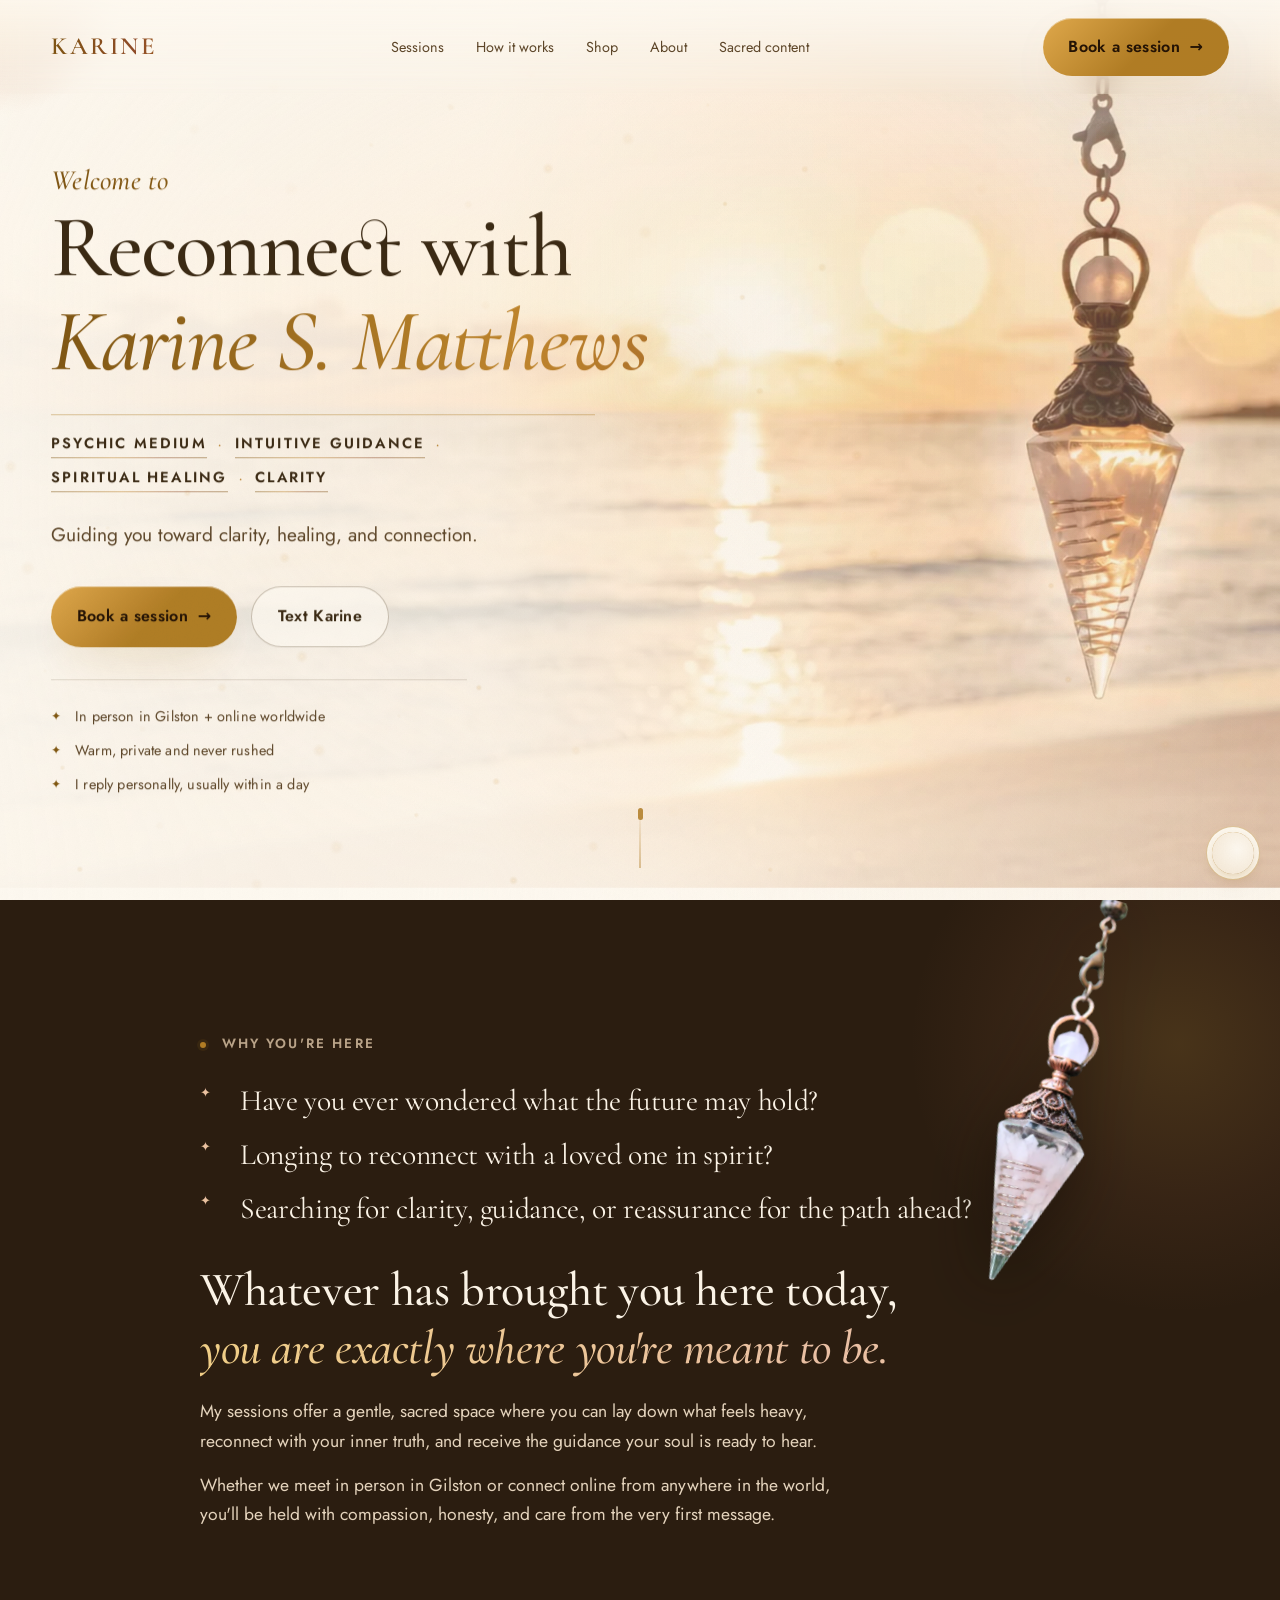
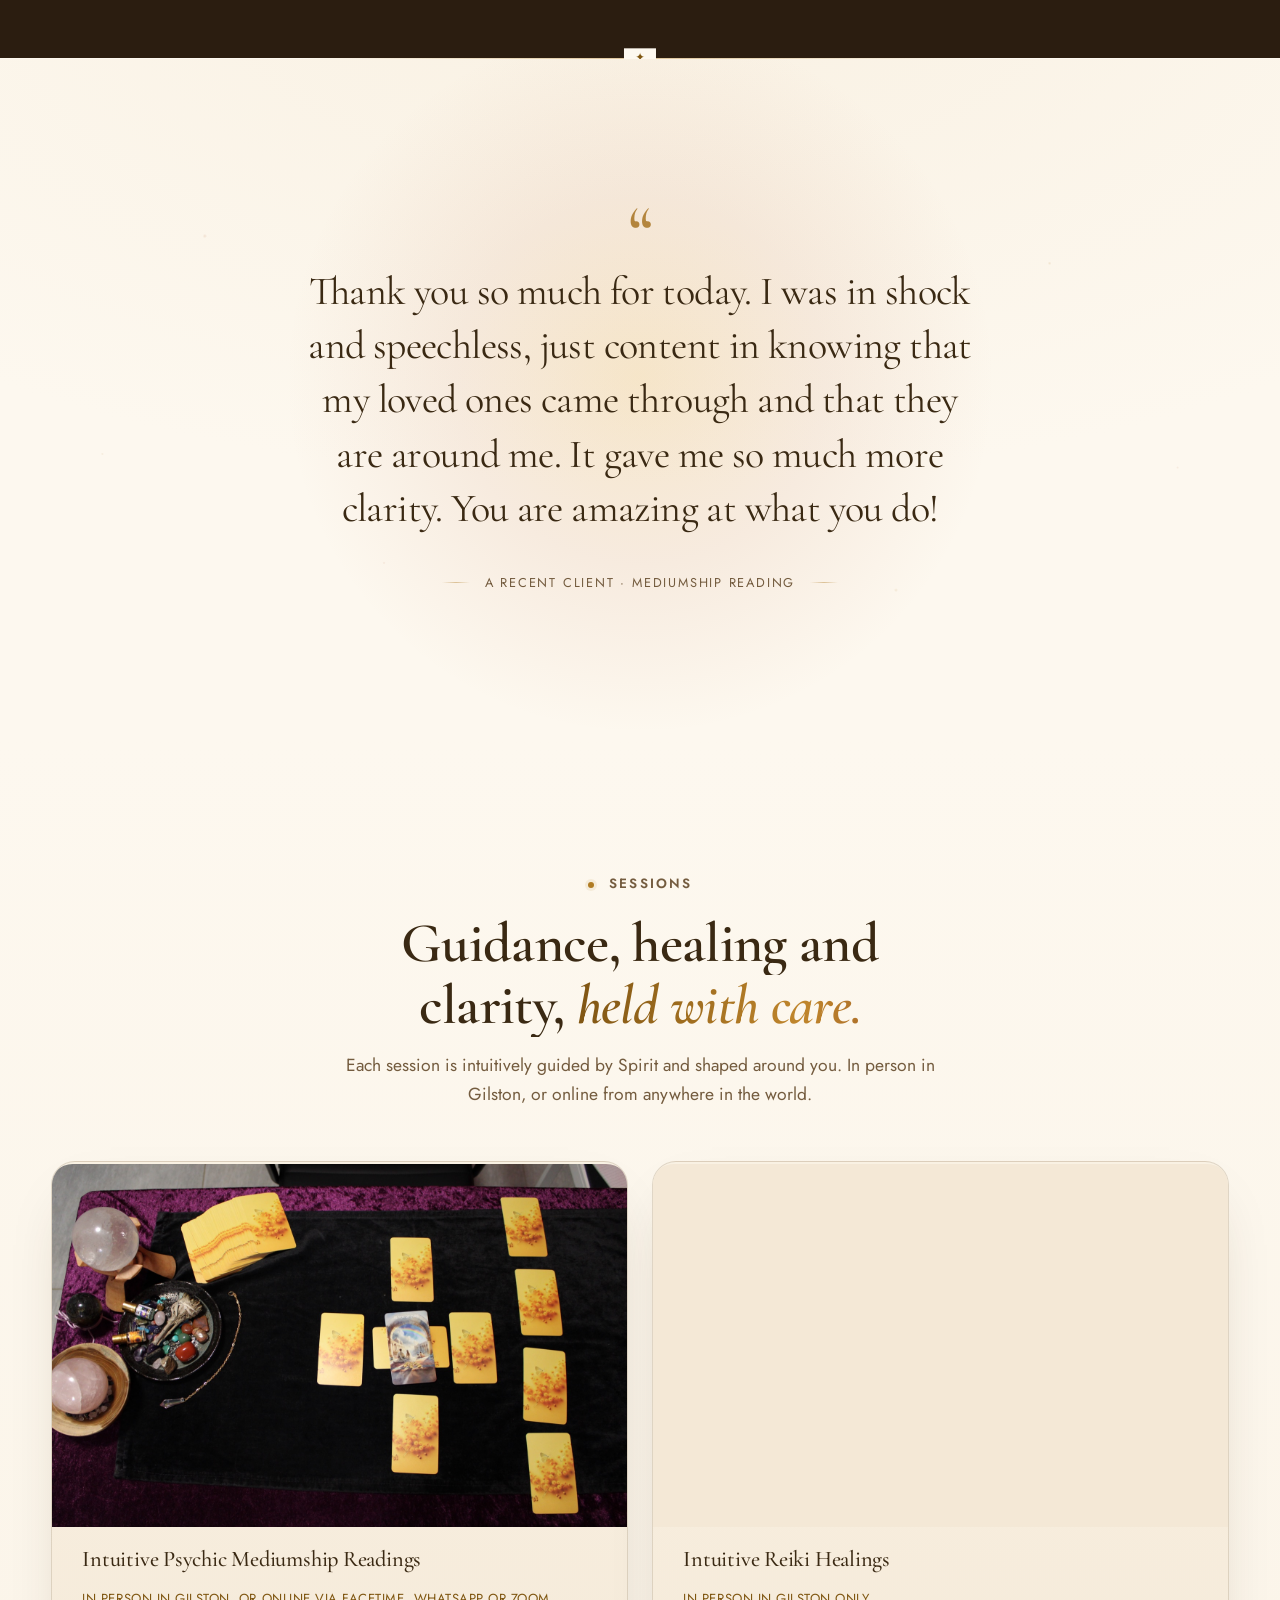
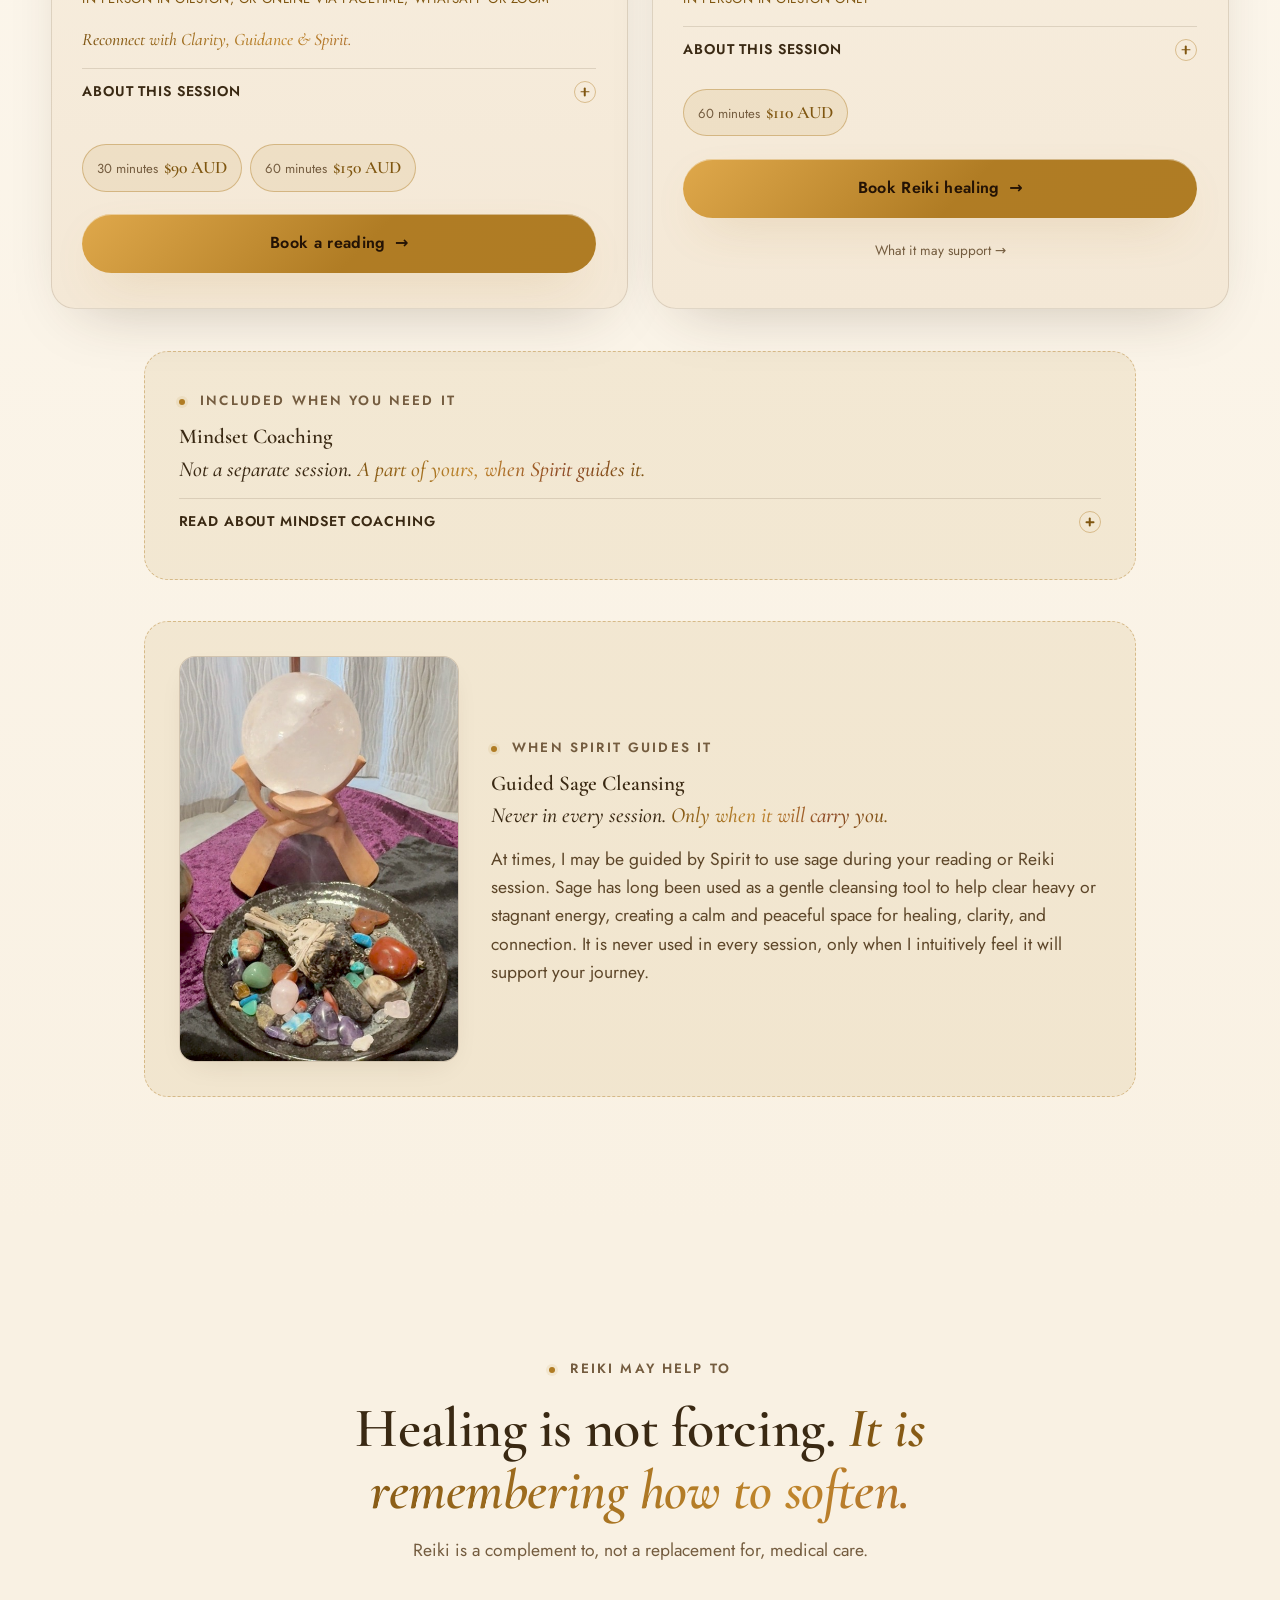
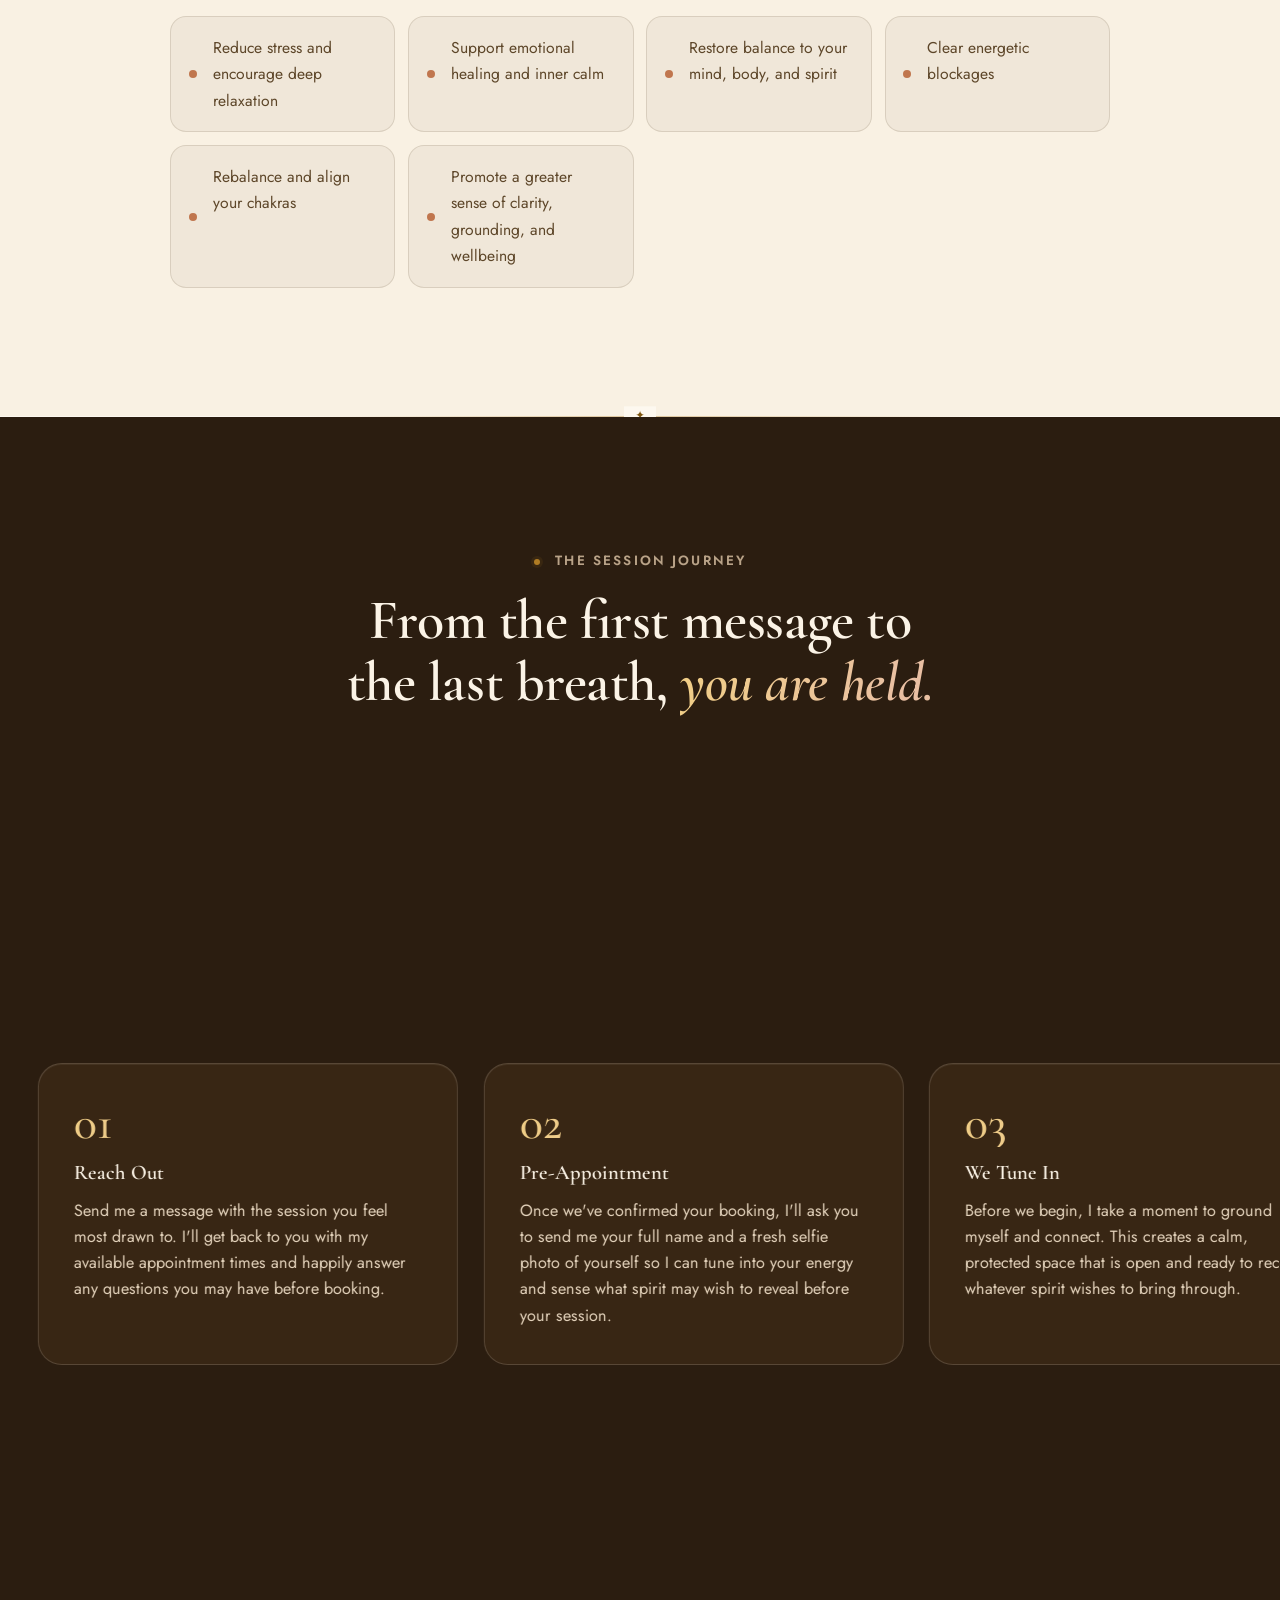
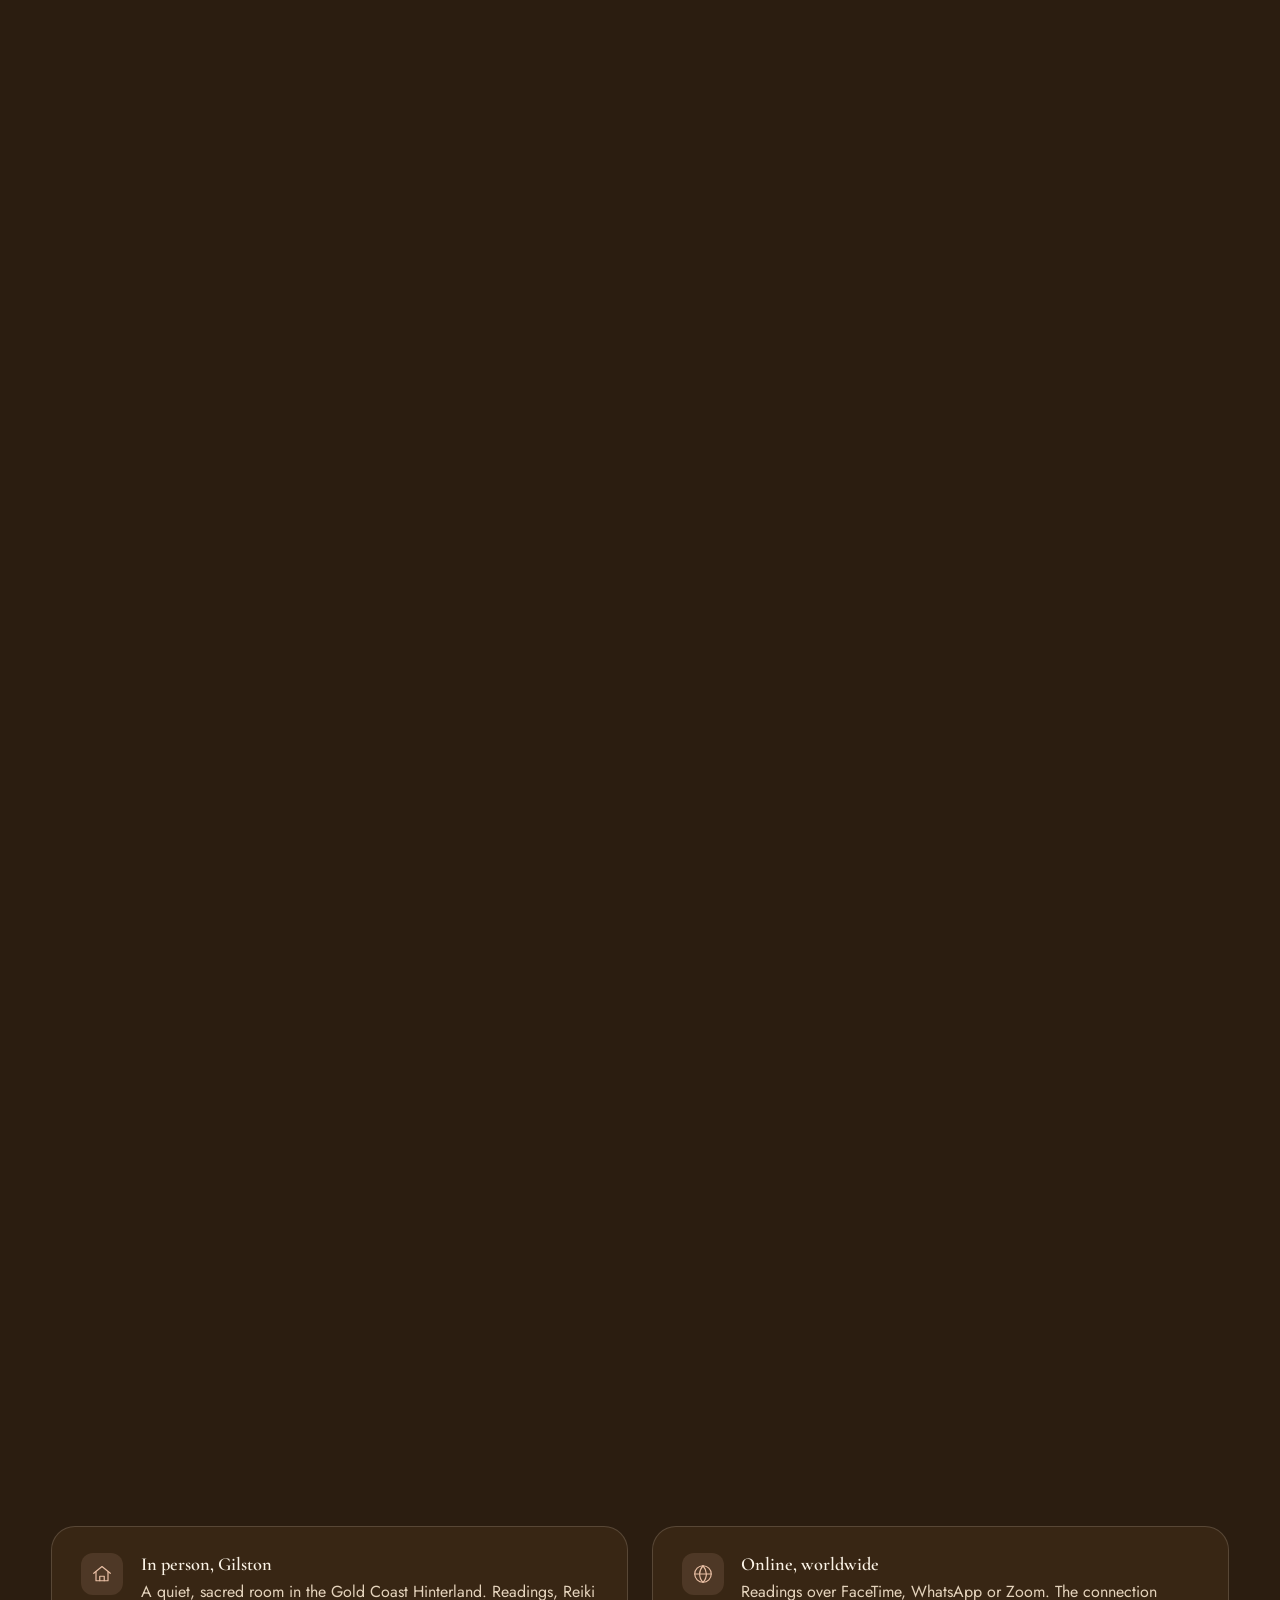
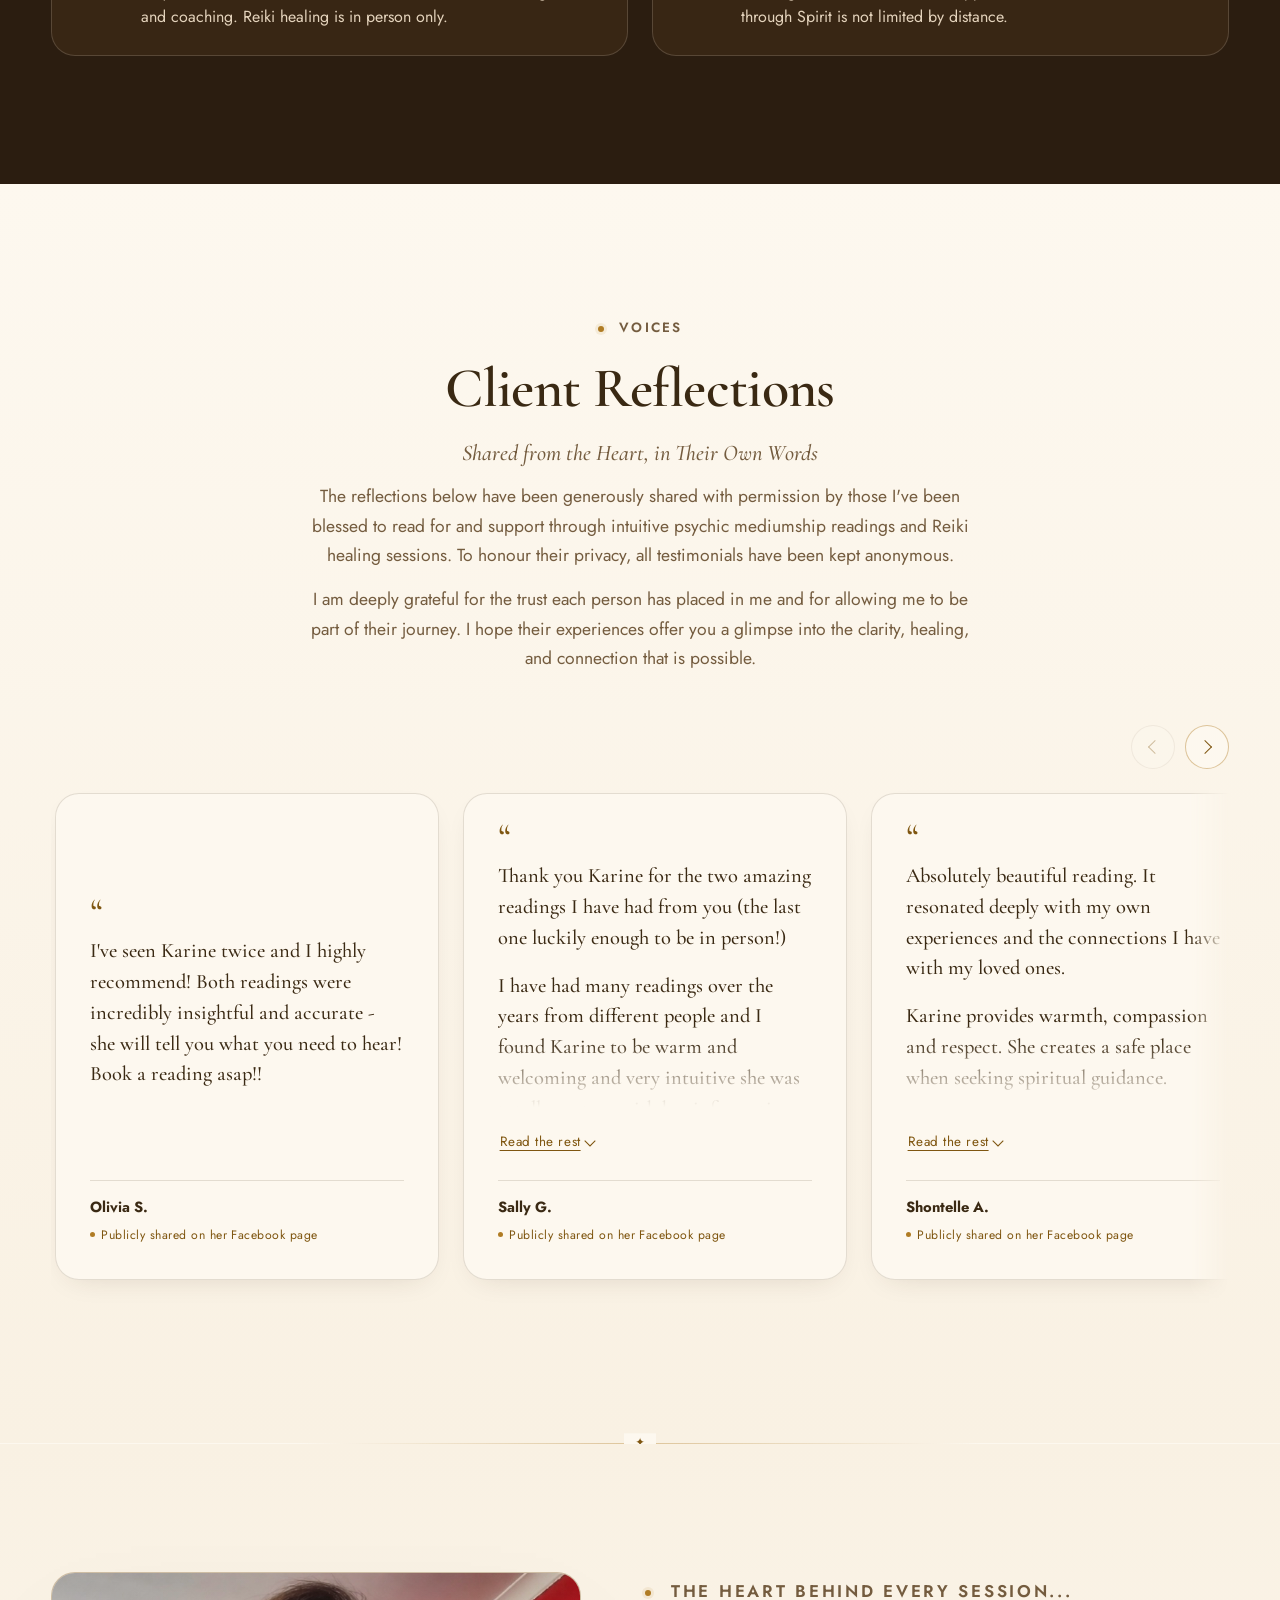
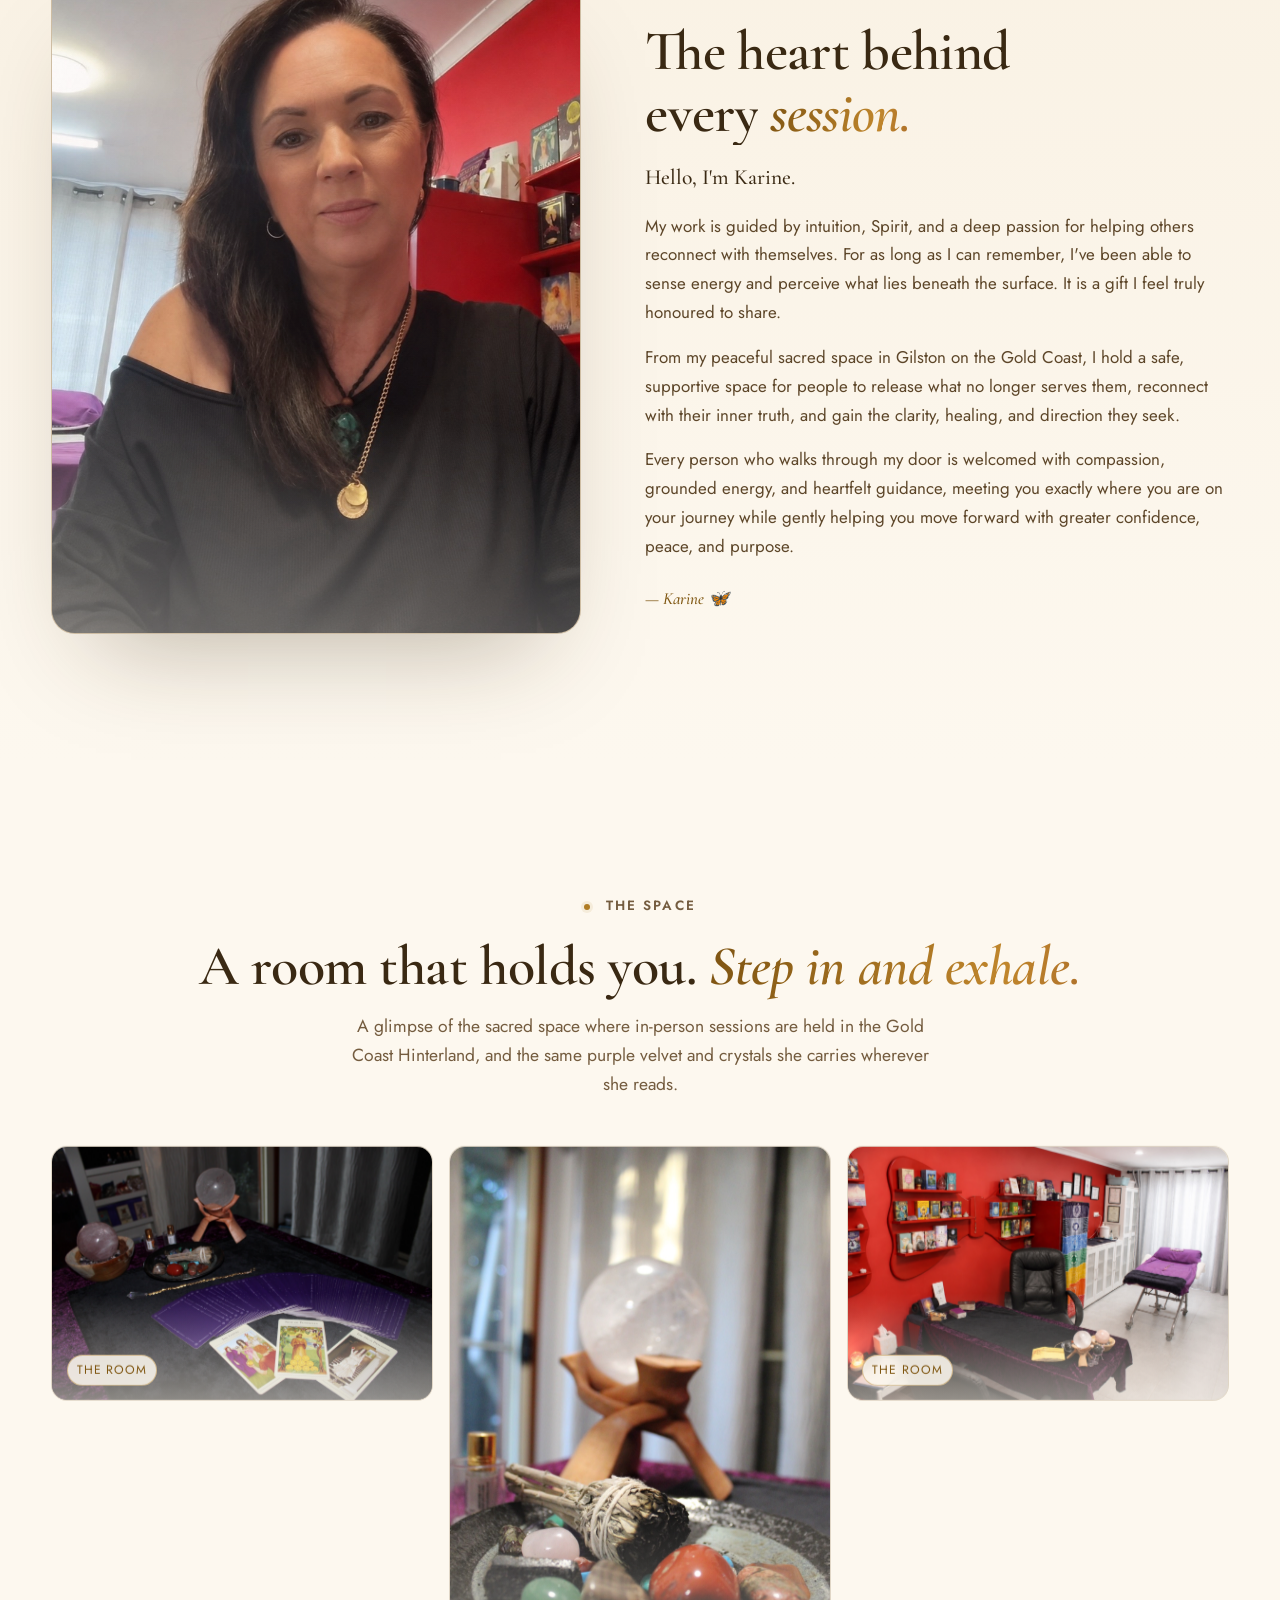
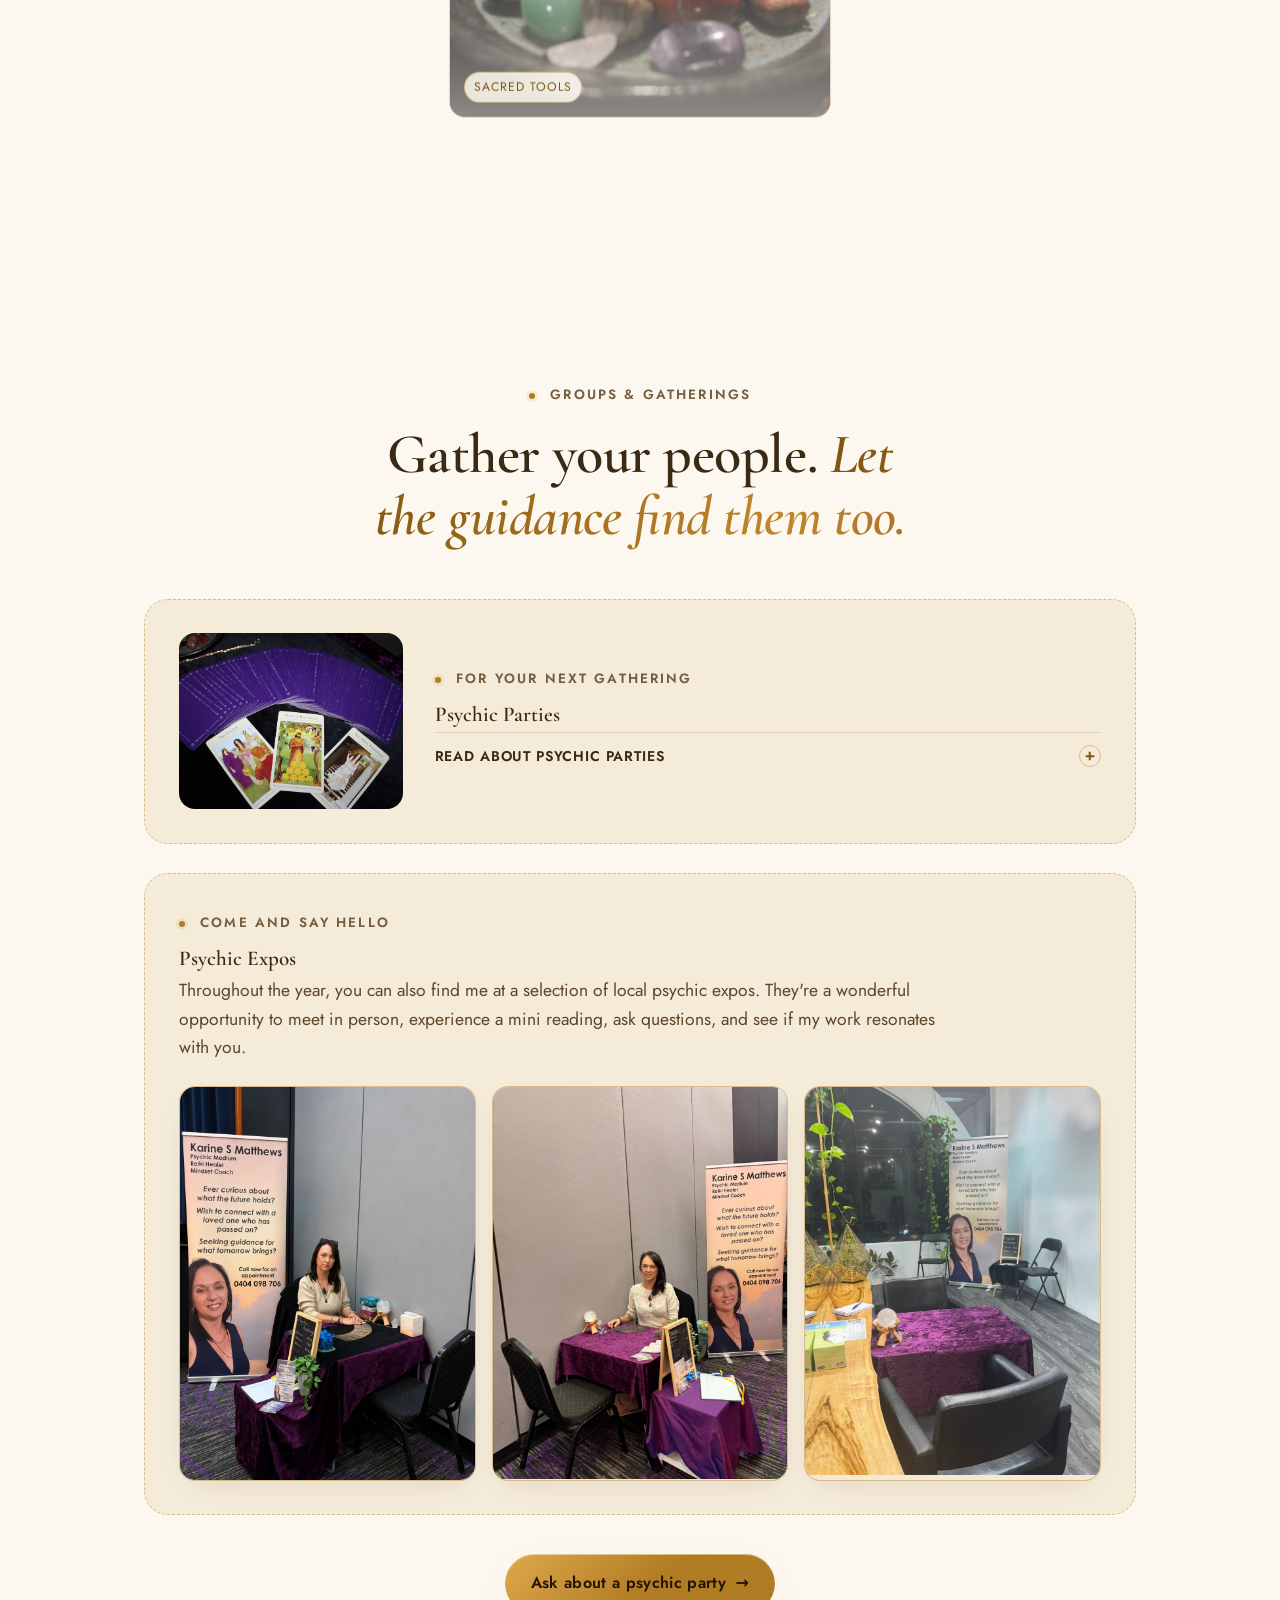
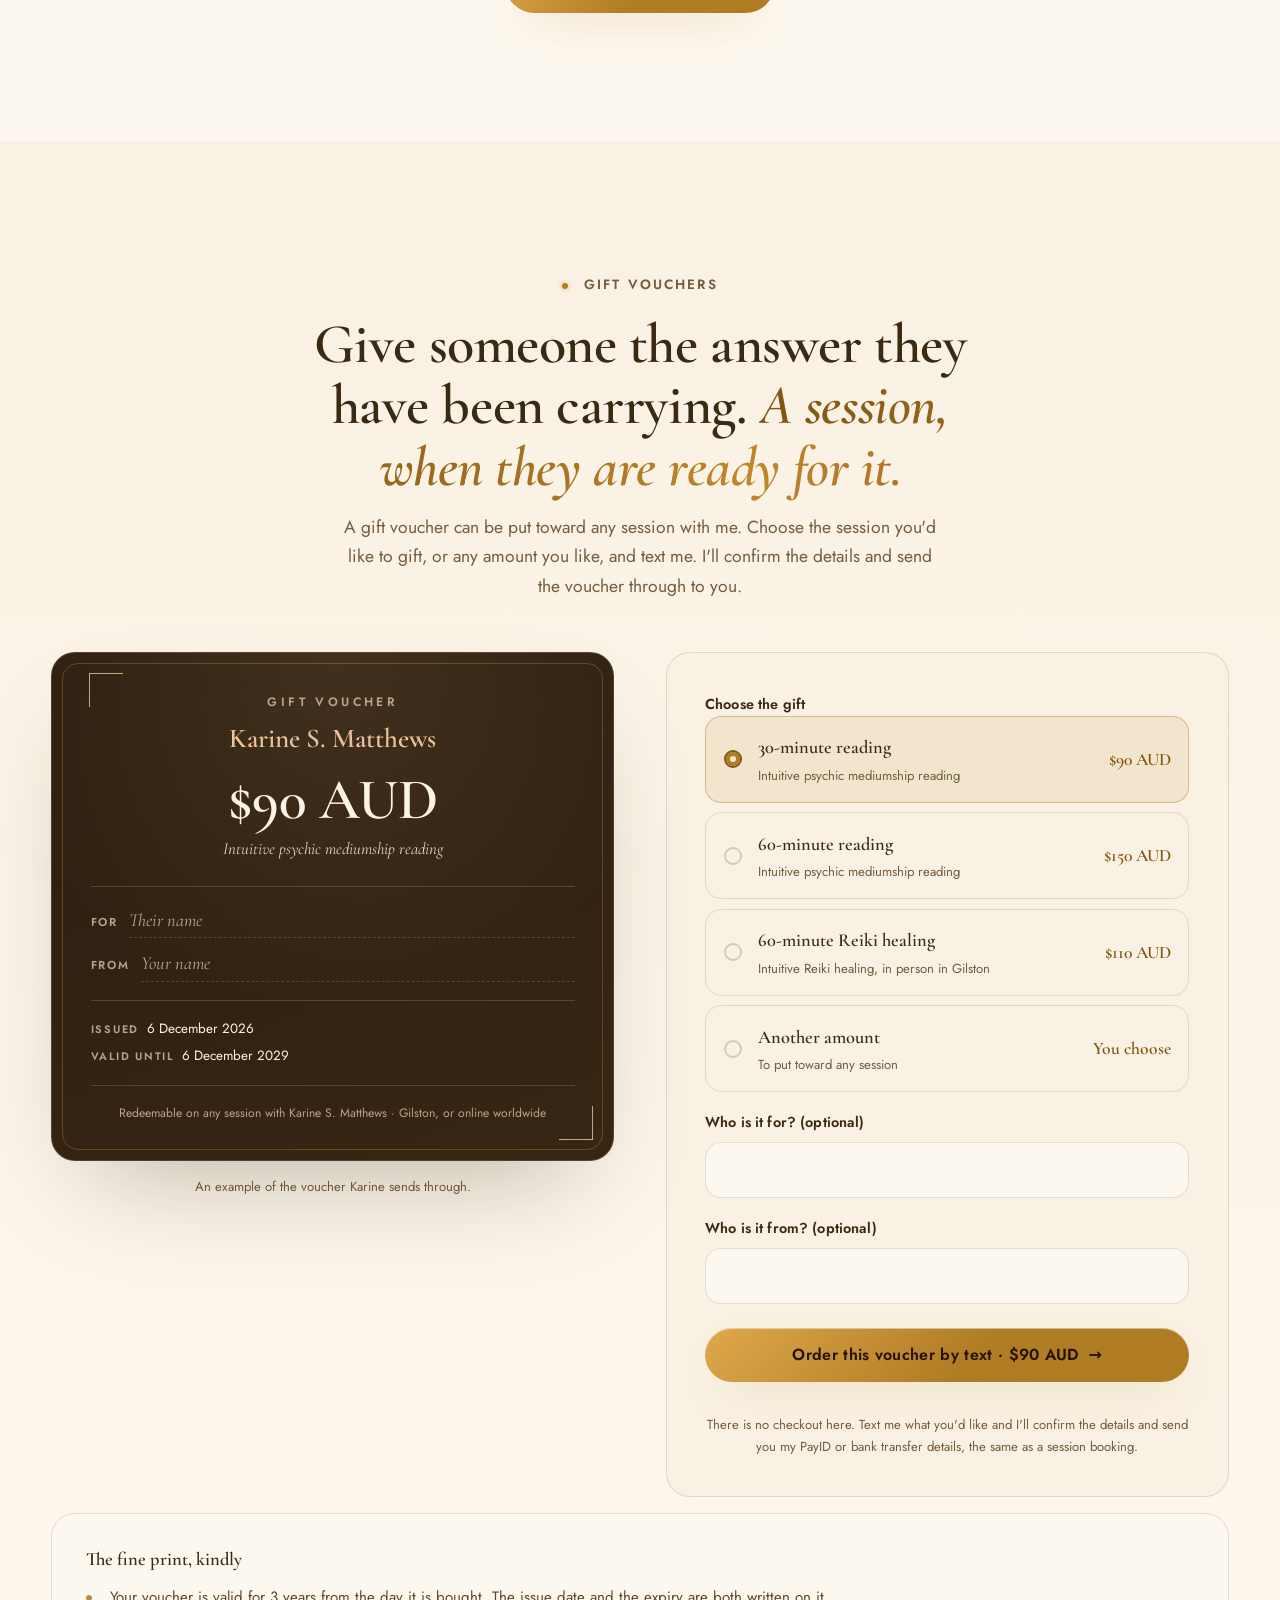
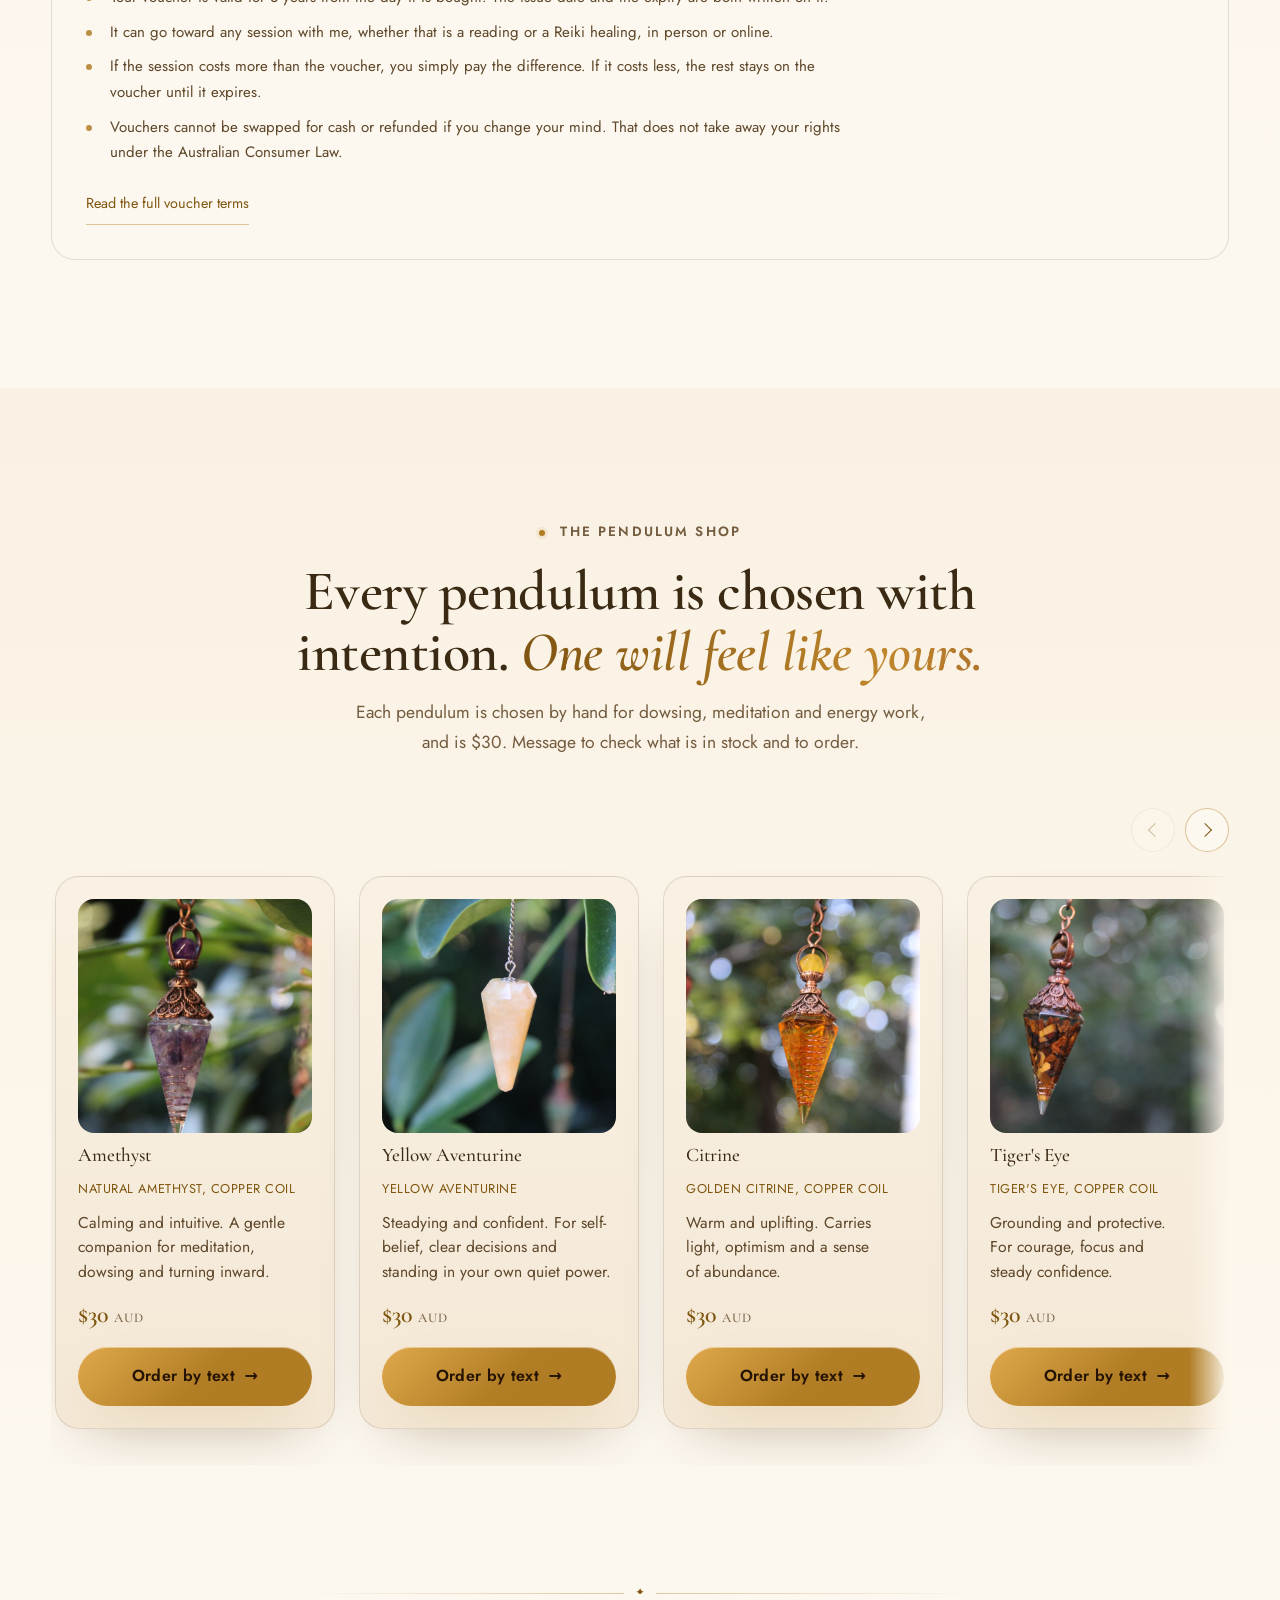
==== index.html @ 2feefa42 "Catch the booking before the messages app, and stop claiming it sent A woman in Canada filled in the" ====
<!doctype html>
<html lang="en-AU">
<head>
  <meta charset="utf-8">
  <meta name="viewport" content="width=device-width, initial-scale=1, viewport-fit=cover">
  <meta name="theme-color" content="#FDF8EF">

  <!-- Evict any stale service worker left by a previous site on this domain -->
  <script>
    if ('serviceWorker' in navigator) {
      navigator.serviceWorker.getRegistrations().then(function (rs) { rs.forEach(function (r) { r.unregister(); }); }).catch(function () {});
      if (self.caches && caches.keys) { caches.keys().then(function (ks) { ks.forEach(function (k) { caches.delete(k); }); }).catch(function () {}); }
    }
  </script>

  <title>Karine S. Matthews — Psychic Medium &amp; Reiki Healer · Gold Coast</title>
  <meta name="description" content="Intuitive psychic mediumship readings and Reiki energy healing with Karine S. Matthews. Readings in person in Gilston, Gold Coast Hinterland, or online worldwide.">
  <link rel="canonical" href="https://karinesmatthews.com/">

  <!-- Open Graph / Twitter -->
  <meta property="og:title" content="Karine S. Matthews — Psychic Medium &amp; Reiki Healer">
  <meta property="og:description" content="Reconnect with your truth. Intuitive psychic mediumship readings and Reiki healing. In person in Gilston, or online worldwide.">
  <meta property="og:type" content="website">
  <meta property="og:url" content="https://karinesmatthews.com/">
  <meta property="og:image" content="https://karinesmatthews.com/assets/og/og-image.jpg">
  <meta name="twitter:card" content="summary_large_image">

  <!-- Fonts: Cormorant Garamond (serif display + emotional italics) + Jost (sans body/UI) -->
  <link rel="preconnect" href="https://fonts.googleapis.com">
  <link rel="preconnect" href="https://fonts.gstatic.com" crossorigin>
  <link href="https://fonts.googleapis.com/css2?family=Cormorant+Garamond:ital,wght@0,400;0,500;0,600;1,400;1,500;1,600&family=Jost:wght@400;500;600;700&display=swap" rel="stylesheet">

  <!-- Favicon — crescent moon in candlelight gold on a deep warm field -->
  <link rel="icon" href="data:image/svg+xml,%3Csvg xmlns='http://www.w3.org/2000/svg' viewBox='0 0 32 32'%3E%3Crect width='32' height='32' rx='8' fill='%232B1D10'/%3E%3Cpath d='M20.5 21a7 7 0 1 1-4.2-12.9 8 8 0 1 0 4.2 12.9z' fill='%23E8C583'/%3E%3Ccircle cx='22' cy='10' r='1.3' fill='%23C0764E'/%3E%3C/svg%3E">
  <link rel="stylesheet" href="styles.css">
</head>
<body>

  <!-- Skip to main content — visible only on keyboard focus -->
  <a href="#services" class="skip-link">Skip to services</a>

  <!-- ============================================================
       CINEMATIC PAGE-LOAD OVERTURE — JS removes when done
       ============================================================ -->
  <div class="overture" id="overture" aria-hidden="true">
    <div class="overture-bloom" id="overtureBloom"></div>
    <div class="overture-mark" id="overtureMark">KARINE</div>
  </div>

  <!-- CURSOR GLOW (desktop only) -->
  <div class="cursor-glow" id="cursorGlow" aria-hidden="true"></div>

  <!-- ============================================================
       NAV
       ============================================================ -->
  <header class="nav" id="nav">
    <div class="container nav-inner">
      <a href="#top" class="brand-mark" id="brandMark">KARINE</a>
      <nav aria-label="Primary">
        <ul class="nav-links">
          <li><a href="#services">Sessions</a></li>
          <li><a href="#journey">How it works</a></li>
          <li><a href="#shop" data-nav="shop">Shop</a></li>
          <li><a href="#about">About</a></li>
          <li><a href="#sacred">Sacred content</a></li>
        </ul>
      </nav>
      <div class="nav-cta">
        <a href="#" id="navBook" class="btn btn-primary">Book a session <span class="arrow">→</span></a>
        <button class="burger" id="burger" aria-label="Open menu" aria-expanded="false" aria-controls="drawer">
          <span></span><span></span><span></span>
        </button>
      </div>
    </div>
  </header>

  <!-- Mobile drawer -->
  <div class="drawer" id="drawer" aria-hidden="true" inert>
    <a href="#services">Sessions</a>
    <a href="#reiki-supports">Reiki healing</a>
    <a href="#journey">How it works</a>
    <a href="#vouchers" data-nav="vouchers">Gift vouchers</a>
    <a href="#shop" data-nav="shop">The pendulum shop</a>
    <a href="#about">About Karine</a>
    <a href="#sacred">Sacred content</a>
    <a href="#book">Book a reading</a>
    <a href="#book" id="drawerBook" class="btn btn-primary">Book a session</a>
  </div>

  <main id="top">
    <!-- ============================================================
         HERO — golden-hour scene
         ============================================================ -->
    <section class="hero" id="hero">
      <div class="hero-bg" id="heroBg" aria-hidden="true">
        <div class="hero-media" id="heroMedia"></div>
        <div class="hero-aura"></div>
        <div class="hero-glints"></div>
      </div>
      <canvas class="hero-motes" id="heroMotes" aria-hidden="true"></canvas>

      <div class="container hero-content" id="heroContent">
        <p class="hero-kicker" id="heroKicker"></p>
        <h1 class="hero-title split" id="heroTitle"></h1>
        <p class="hero-tagline" id="heroTagline"></p>
        <p class="hero-sub" id="heroSub"></p>
        <div class="hero-ctas" id="heroCtas"></div>
        <ul class="hero-trust" id="heroTrust" aria-label="What to expect"></ul>
      </div>

      <div class="scroll-cue" aria-hidden="true"></div>
    </section>

    <!-- ============================================================
         WELCOME / INTRO — dusk band
         ============================================================ -->
    <section class="welcome band--dusk" id="welcome">
      <div class="container-narrow welcome-inner">
        <p class="eyebrow" id="welcomeEyebrow"><span class="dot"></span></p>
        <ul class="welcome-questions" id="welcomeQuestions" aria-label="You may be wondering"></ul>
        <p class="welcome-emotional foil-line" id="welcomeEmotional"></p>
        <!-- <div>, not <p>: her copy is multi-paragraph and goes through paras() -->
        <div class="welcome-body" id="welcomeBody"></div>
      </div>
    </section>
    <div class="divider" data-reveal></div>

    <!-- ============================================================
         EARLY PROOF — one powerful, real reflection, placed high
         (renders the featured testimonial; hides if none exists)
         ============================================================ -->
    <section class="proof-early" id="proof-early" hidden>
      <div class="container-narrow">
        <figure class="proof-early-card" data-reveal>
          <span class="proof-early-mark" aria-hidden="true">&ldquo;</span>
          <blockquote class="proof-early-quote" id="proofEarlyQuote"></blockquote>
          <figcaption class="proof-early-meta" id="proofEarlyMeta"></figcaption>
        </figure>
      </div>
    </section>

    <!-- ============================================================
         SERVICES — Readings, Reiki, Coaching
         ============================================================ -->
    <section class="services" id="services">
      <div class="container">
        <div class="section-head">
          <p class="eyebrow"><span class="dot"></span> Sessions</p>
          <h2 class="split">Guidance, healing and clarity, <em>held with care.</em></h2>
          <p>Each session is intuitively guided by Spirit and shaped around you. In person in Gilston, or online from anywhere in the world.</p>
        </div>
        <div class="services-grid" id="servicesGrid"></div>

        <!-- Bonuses INCLUDED in a session (mindset coaching, sage clearing),
             not services she sells. Rendered from content.inclusions[]. -->
        <div id="inclusions" hidden></div>
      </div>
    </section>

    <!-- ============================================================
         WHAT REIKI MAY SUPPORT
         ============================================================ -->
    <section class="supports" id="reiki-supports">
      <div class="container">
        <div class="section-head">
          <p class="eyebrow" id="supportsEyebrow"><span class="dot"></span></p>
          <h2 class="split" id="supportsTitle"></h2>
          <p id="supportsNote"></p>
        </div>
        <ul class="supports-grid" id="supportsGrid"></ul>
      </div>
    </section>
    <div class="divider" data-reveal></div>

    <!-- ============================================================
         THE SESSION JOURNEY — dusk band
         ============================================================ -->
    <section class="journey band--dusk" id="journey">
      <div class="container">
        <div class="section-head">
          <p class="eyebrow" id="journeyEyebrow"><span class="dot"></span></p>
          <h2 class="split" id="journeyTitle"></h2>
        </div>
      </div>
      <div class="journey-track-wrap" id="journeyTrackWrap">
        <div class="journey-track" id="journeyTrack"></div>
      </div>
      <div class="container">
        <div class="journey-modes" id="journeyModes"></div>
      </div>
    </section>

    <!-- ============================================================
         VOICES / TESTIMONIALS — proof, high on the page (right after
         "how it works"). Featured quote already shown up top is excluded.
         ============================================================ -->
    <section class="voices" id="voices">
      <div class="container">
        <div class="section-head">
          <p class="eyebrow"><span class="dot"></span> Voices</p>
          <h2 class="split" id="voicesTitle"></h2>
          <p class="voices-subhead" id="voicesSubhead"></p>
          <div id="voicesSub"></div>
        </div>
        <!-- Horizontal rail (Nicholas, 2026-08-11): "make the reviews scroll
             horizontally so if people wanna look at the reviews they can scroll
             horizontally and look at it, if they don't they can keep scrolling
             down." Same independent-rail pattern as the pendulum shop, sharing
             its CSS and initRails() — deliberately NOT the pinned/scrub track
             #journey uses, which would capture vertical scroll. Reading
             sideways is optional; the page scrolls straight past. -->
        <div class="rail" id="voicesRail">
          <div class="rail-controls">
            <button type="button" class="rail-btn" data-rail-prev aria-controls="voicesGrid" aria-label="Show previous reflections">
              <span class="rail-arrow rail-arrow-prev" aria-hidden="true"></span>
            </button>
            <button type="button" class="rail-btn" data-rail-next aria-controls="voicesGrid" aria-label="Show more reflections">
              <span class="rail-arrow rail-arrow-next" aria-hidden="true"></span>
            </button>
          </div>
          <div class="rail-track rail-track--voices" id="voicesGrid" tabindex="0" role="group"
               aria-label="Client reflections. Scroll sideways, or use the left and right arrow keys, to read them all."></div>
        </div>
      </div>
    </section>
    <div class="divider" data-reveal></div>

    <!-- ============================================================
         ABOUT KARINE — the gifted woman behind the sessions (authority)
         ============================================================ -->
    <section class="about" id="about">
      <div class="container">
        <div class="about-grid">
          <div class="about-portrait">
            <img id="aboutPhoto" src="" alt="" loading="lazy">
          </div>
          <div class="about-text" data-reveal>
            <p class="eyebrow"><span class="dot"></span> <span id="aboutEyebrow">About</span></p>
            <h2 class="split" id="aboutH">The heart behind every <em>session.</em></h2>
            <div id="aboutBio"></div>
            <p class="about-signature" id="aboutSig"></p>
          </div>
        </div>
      </div>
    </section>

    <!-- ============================================================
         ATMOSPHERE / GALLERY — her real sacred space (credibility;
         hidden until real photos exist)
         ============================================================ -->
    <section class="atmosphere" id="atmosphere" hidden>
      <div class="container">
        <div class="section-head">
          <p class="eyebrow" id="atmosphereEyebrow"><span class="dot"></span></p>
          <h2 class="split" id="atmosphereTitle"></h2>
          <p id="atmosphereNote"></p>
        </div>
        <div class="atmosphere-grid" id="atmosphereGrid"></div>
      </div>
    </section>

    <!-- ============================================================
         GATHERINGS — psychic parties + psychic expos. The ways to meet
         Karine outside a private one-to-one session. Neither is priced,
         so the only action is an enquiry text. Hidden when empty.
         ============================================================ -->
    <section class="gatherings" id="gatherings" hidden>
      <div class="container">
        <div class="section-head">
          <p class="eyebrow" id="gatheringsEyebrow"><span class="dot"></span></p>
          <h2 class="split" id="gatheringsTitle"></h2>
        </div>
        <div class="gatherings-panels" id="gatheringsPanels"></div>
        <div class="gatherings-cta" id="gatheringsCta"></div>
      </div>
    </section>

    <!-- ============================================================
         GIFT VOUCHERS — denominations matched to her real session prices,
         plus a custom amount, with a live preview of the voucher itself.
         Ordered by pre-filled SMS (no payment processing on this site).
         Hidden when the data is removed.
         ============================================================ -->
    <section class="vouchers" id="vouchers" hidden>
      <div class="container">
        <div class="section-head">
          <p class="eyebrow" id="vouchersEyebrow"><span class="dot"></span></p>
          <h2 class="split" id="vouchersTitle"></h2>
          <p id="vouchersNote"></p>
        </div>
        <div class="vouchers-grid">
          <!-- The example voucher. Purely a visual preview of what she sends. -->
          <figure class="voucher-preview" id="voucherPreview" aria-live="polite">
            <div class="voucher-card">
              <span class="voucher-corner voucher-corner--tl" aria-hidden="true"></span>
              <span class="voucher-corner voucher-corner--br" aria-hidden="true"></span>
              <p class="voucher-kicker" id="voucherKicker"></p>
              <p class="voucher-brand">Karine S. Matthews</p>
              <p class="voucher-amount" id="voucherAmount"></p>
              <p class="voucher-detail" id="voucherDetail"></p>
              <div class="voucher-lines" id="voucherLines"></div>
              <!-- ⚖️ Issue date + expiry, both on the card. The ACL requires the
                   expiry to be prominently displayed, and where validity is
                   expressed as a period the issue date must be shown too. -->
              <p class="voucher-validity" id="voucherValidity"></p>
              <p class="voucher-foot" id="voucherFoot"></p>
            </div>
            <figcaption class="voucher-caption" id="voucherCaption"></figcaption>
          </figure>

          <form class="voucher-form" id="voucherForm" novalidate>
            <fieldset class="bk-field">
              <legend>Choose the gift</legend>
              <div class="bk-sessions" id="voucherOptions"></div>
            </fieldset>
            <div class="bk-field voucher-custom" id="voucherCustomField" hidden>
              <label for="voucherAmountInput">Amount in AUD</label>
              <input id="voucherAmountInput" name="amount" type="text" inputmode="numeric" autocomplete="off">
              <p class="bk-hint" id="voucherCustomHint"></p>
            </div>
            <div class="bk-field">
              <label for="voucherFor">Who is it for? (optional)</label>
              <input id="voucherFor" name="voucherFor" type="text" autocomplete="off">
            </div>
            <div class="bk-field">
              <label for="voucherFrom">Who is it from? (optional)</label>
              <input id="voucherFrom" name="voucherFrom" type="text" autocomplete="name">
            </div>
            <div class="form-submit">
              <a class="btn btn-primary" id="voucherCta" href="#book">Order this voucher by text <span class="arrow">→</span></a>
            </div>
            <p class="form-note" id="voucherPaymentNote"></p>
          </form>
        </div>
        <!-- ⚖️ The short voucher terms. The full version is terms.html#vouchers. -->
        <aside class="voucher-terms" id="voucherTerms" hidden></aside>
      </div>
    </section>

    <!-- ============================================================
         PENDULUM SHOP — secondary offer (hidden until real products exist)
         ============================================================ -->
    <section class="shop" id="shop" hidden>
      <div class="container">
        <div class="section-head">
          <p class="eyebrow" id="shopEyebrow"><span class="dot"></span></p>
          <h2 class="split" id="shopTitle"></h2>
          <p id="shopNote"></p>
        </div>
        <!-- Horizontal rail (Nicholas, 2026-08-10): browsing sideways is OPTIONAL.
             This is deliberately NOT the pinned/scrub pattern used by #journey —
             vertical scroll must pass straight through and never be captured.
             The track is a plain overflow-x container with CSS scroll-snap; the
             buttons are only an affordance on top of native scrolling. -->
        <div class="rail" id="shopRail">
          <div class="rail-controls">
            <button type="button" class="rail-btn" data-rail-prev aria-controls="shopGrid" aria-label="Show previous pendulums">
              <span class="rail-arrow rail-arrow-prev" aria-hidden="true"></span>
            </button>
            <button type="button" class="rail-btn" data-rail-next aria-controls="shopGrid" aria-label="Show more pendulums">
              <span class="rail-arrow rail-arrow-next" aria-hidden="true"></span>
            </button>
          </div>
          <div class="rail-track" id="shopGrid" tabindex="0" role="group"
               aria-label="Pendulums. Scroll sideways, or use the left and right arrow keys, to see them all."></div>
        </div>
      </div>
    </section>
    <div class="divider" data-reveal></div>

    <!-- ============================================================
         COMING SOON — recorded meditations + workshops (capture the not-yet-ready)
         ============================================================ -->
    <section class="coming-soon" id="comingSoon">
      <div class="container">
        <div class="section-head">
          <p class="eyebrow" id="csEyebrow"><span class="dot"></span></p>
          <h2 class="cs-emotional foil-line" id="csEmotional"></h2>
        </div>
        <div class="cs-grid" id="csGrid"></div>
        <div class="cs-cta" id="csCta"></div>
      </div>
    </section>

    <!-- ============================================================
         SACRED CONTENT + SOCIALS — the softest way to stay close
         ============================================================ -->
    <section class="sacred" id="sacred">
      <div class="container">
        <div class="section-head">
          <p class="eyebrow" id="sacredEyebrow"><span class="dot"></span></p>
          <h2 class="sacred-emotional foil-line" id="sacredEmotional"></h2>
          <p id="sacredBody"></p>
        </div>
        <div class="sacred-grid" id="sacredGrid"></div>
        <div class="sacred-socials" id="sacredSocials" aria-label="Follow Karine"></div>
      </div>
    </section>
    <div class="divider" data-reveal></div>

    <!-- ============================================================
         FAQ
         ============================================================ -->
    <section class="faq" id="faq">
      <div class="container">
        <div class="section-head">
          <p class="eyebrow"><span class="dot"></span> Questions</p>
          <h2 class="split">The things people ask before booking.</h2>
        </div>
        <div class="faq-list" id="faqList"></div>
      </div>
    </section>

    <!-- ============================================================
         CTA STRIP
         ============================================================ -->
    <section class="cta-strip" id="cta">
      <div class="container">
        <p class="eyebrow" id="ctaEyebrow"><span class="dot"></span></p>
        <h2 class="split" id="ctaTitle"></h2>
        <p id="ctaBody"></p>
        <div class="cta-strip-ctas" id="ctaCtas"></div>
      </div>
    </section>

    <!-- ============================================================
         BOOK A READING — booking builder → pre-filled SMS
         ============================================================ -->
    <section class="booking" id="book">
      <div class="container">
        <div class="section-head">
          <p class="eyebrow"><span class="dot"></span> Book a reading</p>
          <h2 class="split">Let's find a time that feels <em>right.</em></h2>
          <p>Choose what you feel drawn to below and it opens a text to me, gently pre-filled and ready to send. I read every message myself and reply with the times I have open. Prefer to simply call or message instead? My details are right here.</p>
        </div>
        <div class="booking-grid">
          <form class="booking-form" id="bookingForm" novalidate>
            <fieldset class="bk-field">
              <legend>1 · Which session?</legend>
              <div class="bk-sessions" id="bkSessions"></div>
            </fieldset>
            <fieldset class="bk-field" id="bkFormatField">
              <legend>2 · In person or online?</legend>
              <div class="bk-radios" id="bkFormat">
                <label class="bk-radio"><input type="radio" name="format" value="In person, Gilston" checked><span>In person, Gilston</span></label>
                <label class="bk-radio"><input type="radio" name="format" value="Online"><span>Online</span></label>
              </div>
              <p class="bk-hint" id="bkFormatHint"></p>
              <!-- Revealed only when Online is chosen -->
              <div class="bk-platform" id="bkPlatform" hidden>
                <span class="bk-platform-label">Which platform suits you?</span>
                <div class="bk-radios" id="bkPlatformOpts"></div>
              </div>
            </fieldset>
            <fieldset class="bk-field">
              <legend>3 · Preferred days &amp; times</legend>
              <p class="bk-hint">Tick every slot that could work. The more you tick, the sooner I can find you a time.</p>
              <div class="bk-when" id="bkWhen"></div>
            </fieldset>
            <div class="bk-field">
              <label for="bkFocus">4 · Anything you'd like me to focus on?</label>
              <textarea id="bkFocus" name="focus"></textarea>
            </div>
            <div class="bk-field">
              <label for="bkQuestions">Any questions for me? (optional)</label>
              <textarea id="bkQuestions" name="questions"></textarea>
            </div>
            <fieldset class="bk-field" id="bkPayField">
              <legend id="bkPayLegend"></legend>
              <div class="bk-radios" id="bkPayOpts"></div>
              <p class="bk-hint" id="bkPayHint"></p>
            </fieldset>
            <fieldset class="bk-field">
              <legend>6 &middot; Your details</legend>
              <div class="field-row">
                <div class="bk-field">
                  <label for="bkName">Your full name</label>
                  <input id="bkName" name="name" type="text" autocomplete="name" required>
                </div>
                <div class="bk-field">
                  <label for="bkPhone">Your phone number</label>
                  <input id="bkPhone" name="phone" type="tel" inputmode="tel" autocomplete="tel" required>
                </div>
              </div>
              <p class="bk-selfie" id="bkSelfie"></p>
              <div class="bk-photo" id="bkPhotoField">
                <span class="bk-photo-label" id="bkPhotoLabel"></span>
                <input class="bk-photo-input" id="bkPhoto" name="photo" type="file" accept="image/*">
                <label class="bk-photo-btn" id="bkPhotoBtn" for="bkPhoto"></label>
                <figure class="bk-photo-preview" id="bkPhotoPreview" hidden>
                  <img id="bkPhotoThumb" src="" alt="" decoding="async">
                  <figcaption>
                    <span class="bk-photo-name" id="bkPhotoName"></span>
                    <span class="bk-photo-actions">
                      <label class="bk-photo-action" id="bkPhotoChange" for="bkPhoto"></label>
                      <button class="bk-photo-action" id="bkPhotoRemove" type="button"></button>
                    </span>
                  </figcaption>
                </figure>
                <p class="bk-photo-error" id="bkPhotoError" role="alert" hidden></p>
                <p class="bk-photo-note" id="bkPhotoNote"></p>
              </div>
            </fieldset>
            <div class="form-submit">
              <button type="submit" class="btn btn-primary">Send my booking request <span class="arrow">→</span></button>
              <!-- Shown when a required detail is missing. The form is `novalidate`, so
                   nothing else enforces `required` on the name and phone fields. -->
              <p class="bk-error" id="bkError" role="alert" hidden></p>
              <!-- APP 5: say what is being collected AT the point of collection. -->
              <p class="bk-collection" id="bkCollection"></p>
            </div>
            <div class="bk-handoff" id="bkHandoff" role="status" aria-live="polite" tabindex="-1" hidden>
              <h3 id="bkHandoffHeading"></h3>
              <p id="bkHandoffBody"></p>
              <button class="btn btn-primary" id="bkHandoffBtn" type="button" hidden></button>
              <!-- Everything needed to finish the booking by hand, revealed only when the
                   messages app did not open. Before 2026-09-16 that case showed a cheerful
                   "your message is on its way" and offered nothing at all. -->
              <div class="bk-handoff-help" id="bkHandoffHelp" hidden>
                <a class="bk-handoff-call" id="bkHandoffCall" href=""></a>
                <textarea class="bk-handoff-msg" id="bkHandoffMsg" rows="5" readonly aria-label="Your booking message"></textarea>
                <button class="bk-handoff-copy" id="bkHandoffCopy" type="button"></button>
              </div>
            </div>
            <p class="form-note" id="formNote"></p>
            <div class="bk-payment" id="bkPayment"></div>
          </form>

          <aside class="booking-side" data-reveal>
            <h3>Prefer to reach out directly?</h3>
            <div class="contact-channels" id="contactChannels"></div>
            <p class="booking-reassure">Every reading is a gentle, private space. There are no silly questions, and nothing you share leaves the room.</p>
          </aside>
        </div>
      </div>
    </section>
  </main>

  <!-- ============================================================
       FOOTER
       ============================================================ -->
  <footer class="footer">
    <div class="container">
      <div class="footer-grid">
        <div>
          <div class="footer-tag">KARINE S. MATTHEWS</div>
          <p class="footer-blurb" id="footerBlurb"></p>
        </div>
        <div>
          <h3>Explore</h3>
          <ul>
            <li><a href="#services">Sessions</a></li>
            <li><a href="#journey">How it works</a></li>
            <li><a href="#vouchers" data-nav="vouchers">Gift vouchers</a></li>
            <li><a href="#about">About</a></li>
            <li><a href="#faq">FAQ</a></li>
          </ul>
        </div>
        <div>
          <h3>Connect</h3>
          <ul id="footerDirect"></ul>
        </div>
        <div>
          <h3>Follow</h3>
          <ul id="footerSocials"></ul>
        </div>
      </div>
      <div class="footer-bottom">
        <span id="footerCopy">© Karine S. Matthews</span>
        <span id="footerRegion">Gilston, Gold Coast Hinterland, QLD</span>
        <!-- Privacy · Terms · Disclaimer, rendered from content.legal -->
        <nav class="footer-legal" id="footerLegal" aria-label="Legal"></nav>
      </div>
    </div>
  </footer>

  <!-- Floating mobile message button -->
  <a href="#" class="float-call" id="floatMsg" aria-label="Text Karine">
    <svg width="22" height="22" viewBox="0 0 24 24" fill="none" stroke="currentColor" stroke-width="2.2" stroke-linecap="round" stroke-linejoin="round"><path d="M21 11.5a8.38 8.38 0 0 1-.9 3.8 8.5 8.5 0 0 1-7.6 4.7 8.38 8.38 0 0 1-3.8-.9L3 21l1.9-5.7a8.38 8.38 0 0 1-.9-3.8 8.5 8.5 0 0 1 4.7-7.6 8.38 8.38 0 0 1 3.8-.9h.5a8.48 8.48 0 0 1 8 8z"/></svg>
  </a>

  <!-- JSON-LD -->
  <script type="application/ld+json" id="ldSchema"></script>

  <!-- Vendor -->
  <script src="vendor/lenis.min.js"></script>
  <script src="vendor/gsap.min.js"></script>
  <script src="vendor/ScrollTrigger.min.js"></script>

  <!-- App -->
  <script defer src="analytics.js"></script>
  <script type="module" src="script.js"></script>
</body>
</html>
---- styles.css ----
/* ============================================================
   KARINE S. MATTHEWS — STYLES
   Golden hour: warm cream and sand, candlelight gold + soft
   terracotta rose, editorial serif on the emotional lines.
   Vanilla CSS. Themes off :root. Mirrors the proven Goldy engine.
   ============================================================ */

/* -------- TOKENS -------- */
:root {
  /* ------------------------------------------------------------
     GOLDEN HOUR — warm cream, sand and candlelight gold.
     The surface ramp is POSITIONAL, not literal: --surface is the
     page base and --surface-3 is the most raised panel. Everything
     below reads from these tokens, so a theme pivot is a value edit
     in this block alone. No colour is hardcoded outside :root.
     ------------------------------------------------------------ */

  /* Surface — warm cream to sand */
  --surface:      #FDF8EF;
  --surface-1:    #F9F1E3;
  --surface-2:    #F4E8D6;
  --surface-3:    #EEDFC7;
  --line:         rgba(74, 52, 24, 0.14);
  --line-strong:  rgba(74, 52, 24, 0.20);

  /* Dusk band — the deep warm band that breaks up the light */
  --dusk:            #2B1D10;
  --dusk-2:          #382614;
  --dusk-text:       #FBF3E6;
  --dusk-text-body:  #E4D3BC;
  --dusk-text-muted: #B9A388;
  --dusk-line:       rgba(251, 243, 230, 0.16);

  /* Candlelight gold (accent 1) — deepened so it reads on cream */
  --gold:         #B07C24;
  --gold-warm:    #DFA84B;
  --gold-deep:    #7E5412;
  --gold-bright:  #F0CE86;   /* light gold — dusk band only */
  /* Gold TEXT on cream. --gold is a fill/line colour and only reaches 3.4:1
     as type, which fails AA. Anything readable uses this instead.
     Darkened from #8A5E15 on 2026-08-10: it cleared AA on a bare cream surface
     but NOT on a --gold-soft chip, where the tint pulls the background down and
     the service prices landed at 4.31:1 and the Coming soon badges at 4.45:1.
     Fixed at the token, as --text-muted was. Verified every one of the 33 usages
     paints on a light surface (bg luminance 0.886-0.942), so nothing regresses;
     worst case is now 4.93:1. */
  --gold-ink:     #7F5610;
  --on-gold:      #241305;   /* ink that sits ON a gold fill (buttons, chips) */
  /* The DARK END of the primary button's gradient, and only that.
     --gold-deep (#7E5412) was doing this job and it fails AA: --on-gold on it is
     2.70:1, and sampled where the label actually sits it was 3.96:1 (3.42:1 under
     the arrow) against the 4.5 a 16px/600 label needs. That is the site's main
     CTA, 19 of them. It hid from earlier sweeps because averaging a gradient's
     stops reads ~5:1 and passes — always sample the DARKEST stop under the text.
     Deliberately a separate token: --gold-deep still has to stay deep for the
     foil text gradient and the gold type that sits on cream, where lightening it
     would break contrast the other way. */
  --gold-btn-end: #AF7C24;
  --gold-soft:    rgba(176, 124, 36, 0.10);
  --gold-line:    rgba(176, 124, 36, 0.42);

  /* Warm rose / terracotta (accent 2) — the sunrise counterpoint */
  --rose:         #C0764E;
  --rose-lily:    #E9BFA4;   /* light tint — dusk band only */
  --rose-deep:    #8E4A26;
  --rose-soft:    rgba(192, 118, 78, 0.12);
  --rose-line:    rgba(192, 118, 78, 0.28);

  /* Text — deep warm brown on cream */
  --text-primary: #3A2913;
  --text-body:    #5D4629;
  --text-muted:   #745C3F;   /* darkened from #7C6446: hit 4.49:1 on the --surface-3 sand panel (AA needs 4.5) */
  --text-faint:   #8A7457;

  /* Scrims — warm overlays for imagery (replaces the old near-black) */
  --scrim:        rgba(46, 30, 14, 0.55);
  --scrim-soft:   rgba(46, 30, 14, 0.26);
  --scrim-cream:  rgba(253, 248, 239, 0.88);

  /* Panel lift — ink-alpha, so panels raise on a light surface */
  --panel-lift:       rgba(58, 41, 19, 0.045);
  --panel-lift-hover: rgba(58, 41, 19, 0.085);

  /* Drifting dust motes (shared by CSS and the hero canvas in script.js) */
  --mote:         rgba(198, 150, 74, 0.55);

  /* Type — serif display (emotion) + clean sans (UI/body) */
  --font-display: 'Cormorant Garamond', Georgia, 'Times New Roman', serif;
  --font-body:    'Jost', system-ui, -apple-system, BlinkMacSystemFont, sans-serif;

  /* Rhythm */
  --gap-section:    clamp(5rem, 10vw, 9rem);
  --gap-inner:      clamp(2rem, 4vw, 4rem);
  --gap-section-tight: clamp(4rem, 7.5vw, 7rem);
  --pad-card:       clamp(1.5rem, 3.2vw, 2.1rem);
  --container:      min(1200px, 92vw);
  --container-narrow: min(880px, 92vw);

  /* Radius */
  --r-sm: 10px; --r: 16px; --r-lg: 24px; --r-xl: 32px; --r-pill: 999px;

  /* Shadow — warm, ink-tinted and low-alpha, so cards sit on cream
     without the bruised look a dark-theme shadow gives a light page */
  --shadow-card:   0 24px 60px -30px rgba(58, 41, 19, 0.28);
  --shadow-deep:   0 50px 100px -45px rgba(58, 41, 19, 0.34);
  --shadow-soft:   0 10px 30px -16px rgba(58, 41, 19, 0.18);

  /* Warm lift — a light surface cannot glow, so hover "glow" is a soft cast shadow */
  --glow-warm:     0 18px 50px -22px rgba(176, 124, 36, 0.42);
  --glow-rose:     0 18px 50px -22px rgba(192, 118, 78, 0.38);

  /* Gradients */
  --grad-foil: linear-gradient(100deg, var(--gold-deep) 0%, #C0862C 40%, var(--rose-deep) 72%, var(--gold-deep) 100%);
  --grad-foil-dusk: linear-gradient(100deg, var(--gold-bright) 0%, var(--rose-lily) 46%, var(--gold-bright) 100%);
  --grad-sunwash: radial-gradient(circle at 26% 20%, rgba(223, 168, 75, 0.16), transparent 62%),
                  radial-gradient(circle at 80% 66%, rgba(192, 118, 78, 0.12), transparent 58%);

  /* Motion */
  --ease-out:    cubic-bezier(0.22, 1, 0.36, 1);
  --ease-in-out: cubic-bezier(0.65, 0, 0.35, 1);
  --ease-emph:   cubic-bezier(0.2, 0.7, 0.2, 1);
  --ease-float:  cubic-bezier(0.45, 0, 0.55, 1);
}

/* -------- RESET -------- */
*, *::before, *::after { box-sizing: border-box; }
html { -webkit-text-size-adjust: 100%; scroll-behavior: smooth; }
body {
  margin: 0;
  background: var(--surface);
  color: var(--text-primary);
  font-family: var(--font-body);
  /* Jost has a smaller apparent size than Manrope at the same px, so body
     steps up slightly and gains a touch more leading to stay comfortable. */
  font-size: 17.5px;
  line-height: 1.68;
  -webkit-font-smoothing: antialiased;
  -moz-osx-font-smoothing: grayscale;
  font-feature-settings: 'kern' 1, 'liga' 1;
  font-kerning: normal;
  text-rendering: optimizeLegibility;
  overflow-x: hidden;
  hyphens: none;
  word-break: keep-all;
}
img, video, canvas { display: block; max-width: 100%; height: auto; }
a { color: inherit; text-decoration: none; }
button { font: inherit; color: inherit; background: none; border: none; cursor: pointer; }
:focus-visible { outline: 2px solid var(--gold); outline-offset: 3px; border-radius: 4px; }

.skip-link {
  position: absolute; left: -999px; top: 0; z-index: 200;
  background: var(--gold); color: var(--on-gold); padding: 0.8rem 1.2rem;
  border-radius: 0 0 var(--r-sm) 0; font-weight: 700;
}
.skip-link:focus { left: 0; }

/* Type primitives */
.eyebrow {
  font-family: var(--font-body);
  /* Jost's caps read smaller than Manrope's, so up a step and tracked back */
  font-size: 0.84rem; font-weight: 600;
  letter-spacing: 0.16em; text-transform: uppercase;
  color: var(--text-muted);
}
.eyebrow .dot {
  display: inline-block; width: 6px; height: 6px; border-radius: 50%;
  background: var(--gold); margin-right: 0.7em; vertical-align: middle;
  box-shadow: 0 0 0 3px var(--gold-soft);
  animation: dotPulse 2.6s var(--ease-in-out) infinite;
}
@keyframes dotPulse { 0%,100% { opacity: 0.6; transform: scale(1); } 50% { opacity: 1; transform: scale(1.3); } }

/* Cormorant Garamond is a small-on-the-em-box, low-weight face: at Fraunces'
   sizes and weights it reads thin and undersized. Everything below is bumped
   a step in size and weight to compensate, and tracked optically - display
   sizes get NEGATIVE tracking (large type needs less air between letters),
   small uppercase gets positive. Ratios follow a ~1.25 modular scale. */
h1, h2 { font-family: var(--font-display); font-weight: 600; line-height: 1.1; letter-spacing: -0.012em; margin: 0; color: var(--text-primary); text-wrap: balance; }
h3, h4 { font-family: var(--font-display); font-weight: 600; line-height: 1.22; letter-spacing: 0; margin: 0; color: var(--text-primary); }
h2 { font-size: clamp(2.15rem, 4.6vw, 3.5rem); }
h3 { font-size: clamp(1.16rem, 1.9vw, 1.38rem); }
h4 { font-size: 1.15rem; }
p { margin: 0; color: var(--text-body); text-wrap: pretty; }

/* Emotional gold-foil accents (on <em>) */
.hero-title em, .section-head h2 em, .split em, .foil-line em {
  font-style: italic;
  font-family: var(--font-display);
  background: var(--grad-foil);
  -webkit-background-clip: text; background-clip: text;
  color: transparent; -webkit-text-fill-color: transparent;
}
.foil-line {
  font-family: var(--font-display);
  font-weight: 500;
  font-size: clamp(1.75rem, 3.8vw, 3rem);
  line-height: 1.22; letter-spacing: -0.008em;
  color: var(--text-primary);
  margin: 0 auto 1.2rem;
  text-wrap: balance;
}
/* .foil-line is added to some section <h2>s at runtime and was silently
   downgrading them to a different size AND weight than the <h2>s that do not
   get it. Keep the heading scale when the two collide. */
h2.foil-line { font-size: clamp(2.15rem, 4.6vw, 3.5rem); font-weight: 600; line-height: 1.1; }
/* .section-head > p (0,1,1) outranks .foil-line (0,1,0), which was painting
   two of the biggest display lines on the page in muted body brown. */
.section-head > p.foil-line { color: var(--text-primary); }

/* -------- LAYOUT -------- */
.container { width: var(--container); margin-inline: auto; }
.container-narrow { width: var(--container-narrow); margin-inline: auto; }
section { padding-block: var(--gap-section); position: relative; }
.section-head { max-width: 56rem; margin: 0 auto var(--gap-inner); text-align: center; }
.section-head .eyebrow { display: inline-block; margin-bottom: 1.1rem; }
.section-head h2 { margin-bottom: 0.9rem; }
.section-head > p { color: var(--text-muted); max-width: 54ch; margin-inline: auto; }

/* Dusk bands flip the ink ramp. The page is light, so these deep warm
   bands are what keep the scroll rhythm from going flat. Everything a
   dusk band contains has to flip too, not just the headings. */
.band--dusk { background: var(--dusk); color: var(--dusk-text-body); }
.band--dusk h1, .band--dusk h2, .band--dusk h3, .band--dusk h4 { color: var(--dusk-text); }
.band--dusk p { color: var(--dusk-text-body); }
.band--dusk .foil-line { color: var(--dusk-text); }
.band--dusk .eyebrow { color: var(--dusk-text-muted); }
.band--dusk .section-head > p { color: var(--dusk-text-muted); }
/* On dusk the pale foil is the readable one, so the ramp inverts */
.band--dusk .foil-line em, .band--dusk .section-head h2 em, .band--dusk .split em,
.band--dusk .hero-title em {
  background: var(--grad-foil-dusk);
  -webkit-background-clip: text; background-clip: text; color: transparent; -webkit-text-fill-color: transparent;
}
/* Components that sit inside a dusk band need the inverted surface too */
.band--dusk .btn-ghost { background: rgba(251, 243, 230, 0.07); color: var(--dusk-text); border-color: var(--dusk-line); }
.band--dusk .btn-ghost:hover { background: rgba(251, 243, 230, 0.13); }

/* Moon-phase divider */
.divider {
  position: relative; height: 1px; width: min(680px, 80vw); margin: 0 auto;
  background: linear-gradient(90deg, transparent 0%, var(--gold-line) 50%, transparent 100%);
  transform-origin: center; transform: scaleX(0);
  transition: transform 1.1s var(--ease-out);
}
.divider.is-in { transform: scaleX(1); }
.divider::after {
  content: '✦'; position: absolute; left: 50%; top: 50%;
  transform: translate(-50%, -50%); color: var(--gold-ink);
  font-size: 0.72rem; background: var(--surface); padding: 0 0.7rem;
}

/* -------- BUTTONS -------- */
.btn {
  display: inline-flex; align-items: center; gap: 0.6rem;
  padding: 1rem 1.6rem; min-height: 48px; border-radius: var(--r-pill);
  /* Jost 700 is blockier than Manrope 700; 600 at a step up sits better
     next to a Cormorant headline. */
  font-family: var(--font-body); font-weight: 600; font-size: 1rem;
  letter-spacing: 0.02em; white-space: nowrap;
  transition: transform 220ms var(--ease-out), background 220ms var(--ease-out), box-shadow 220ms var(--ease-out);
}
.btn-primary {
  background: linear-gradient(135deg, var(--gold-warm) 0%, var(--gold) 55%, var(--gold-btn-end) 100%);
  color: var(--on-gold);
  box-shadow: var(--glow-warm), inset 0 1px 0 rgba(255, 255, 255, 0.45);
}
.btn-primary:hover { transform: translateY(-2px); box-shadow: 0 26px 56px -18px rgba(176, 124, 36, 0.55), inset 0 1px 0 rgba(255, 255, 255, 0.55); }
/* Glass, not a tint: a 4% ink wash vanishes over the bright hero photo, so the
   ghost button carries its own cream fill and a border strong enough to hold. */
.btn-ghost {
  background: rgba(253, 248, 239, 0.78); color: var(--text-primary);
  border: 1px solid rgba(74, 52, 24, 0.28); backdrop-filter: blur(8px); -webkit-backdrop-filter: blur(8px);
}
.btn-ghost:hover { background: rgba(253, 248, 239, 0.94); border-color: var(--gold-ink); transform: translateY(-2px); }
.btn.is-disabled { opacity: 0.5; pointer-events: none; box-shadow: none; }
.btn .arrow { display: inline-block; transition: transform 220ms var(--ease-out); }
.btn:hover .arrow { transform: translateX(4px); }

/* -------- NAV -------- */
.nav {
  position: fixed; inset: 0 0 auto 0; z-index: 50; padding: 1.1rem 0;
  background: linear-gradient(180deg, var(--scrim-cream) 0%, rgba(253, 248, 239, 0) 100%);
  backdrop-filter: blur(14px); -webkit-backdrop-filter: blur(14px);
  transition: padding 240ms var(--ease-out), background 240ms var(--ease-out);
}
.nav.is-scrolled { padding: 0.7rem 0; background: var(--scrim-cream); border-bottom: 1px solid var(--line); }
.nav-inner { display: flex; align-items: center; justify-content: space-between; gap: 1.5rem; }
.brand-mark {
  font-family: var(--font-display); font-weight: 600; font-size: 1.55rem; letter-spacing: 0.1em;
  display: inline-flex; align-items: center; min-height: 44px;
  background: linear-gradient(90deg, var(--gold-deep) 0%, var(--rose-deep) 40%, var(--gold) 70%, var(--gold-deep) 100%);
  background-size: 200% 100%;
  -webkit-background-clip: text; background-clip: text; color: transparent;
  animation: shimmer 9s linear infinite; position: relative; z-index: 1;
}
@keyframes shimmer { 0% { background-position: 200% 0; } 100% { background-position: -200% 0; } }
.nav-links { display: flex; gap: 2rem; list-style: none; margin: 0; padding: 0; }
.nav-links a { font-size: 0.9rem; color: var(--text-body); position: relative; transition: color 200ms var(--ease-out); }
.nav-links a:hover { color: var(--text-primary); }
.nav-links a::after {
  content: ''; position: absolute; left: 0; bottom: -6px; width: 100%; height: 1px;
  background: var(--gold); transform: scaleX(0); transform-origin: left; transition: transform 280ms var(--ease-out);
}
.nav-links a:hover::after { transform: scaleX(1); }
.nav-cta { display: flex; align-items: center; gap: 0.8rem; }

.burger { display: none; width: 44px; height: 44px; position: relative; }
.burger span { position: absolute; left: 11px; right: 11px; height: 1.5px; background: var(--text-primary); transition: transform 280ms var(--ease-out), opacity 200ms var(--ease-out); }
.burger span:nth-child(1) { top: 17px; }
.burger span:nth-child(2) { top: 22px; }
.burger span:nth-child(3) { top: 27px; }
.burger[aria-expanded="true"] span:nth-child(1) { transform: translateY(5px) rotate(45deg); }
.burger[aria-expanded="true"] span:nth-child(2) { opacity: 0; }
.burger[aria-expanded="true"] span:nth-child(3) { transform: translateY(-5px) rotate(-45deg); }

.drawer {
  position: fixed; inset: 0; background: var(--surface); z-index: 49;
  padding: 6rem 8vw calc(2rem + env(safe-area-inset-bottom));
  display: flex; flex-direction: column; gap: 0.6rem;
  transform: translateY(-100%); transition: transform 420ms var(--ease-emph);
  height: 100dvh; overflow-y: auto; overscroll-behavior: contain;
}
.drawer.is-open { transform: translateY(0); }
.drawer a {
  font-family: var(--font-display); font-weight: 500; font-size: 1.5rem; letter-spacing: -0.01em;
  padding: 0.6rem 0; min-height: 44px; border-bottom: 1px solid var(--line); color: var(--text-primary);
}
.drawer a:last-of-type { border-bottom: none; }
.drawer .btn { margin-top: 1.4rem; align-self: flex-start; color: var(--on-gold); }

/* -------- HERO (golden hour) -------- */
.hero {
  position: relative; min-height: 100vh; min-height: 100svh; min-height: 100dvh;
  display: flex; align-items: center; padding: 9rem 0 5rem; overflow: hidden; isolation: isolate;
  background: radial-gradient(120% 90% at 70% 40%, var(--surface-2) 0%, var(--surface) 62%);
}
.hero-bg { position: absolute; inset: 0; z-index: -2; }
.hero-aura { position: absolute; inset: 0; background: var(--grad-sunwash), radial-gradient(circle at 66% 46%, rgba(223, 168, 75, 0.20), transparent 62%); }
/* Sun glints on water — the daylight answer to the old starfield. Same
   radial-dot technique, warm and sparse instead of cold and scattered. */
.hero-glints {
  position: absolute; inset: 0; opacity: 0.5;
  background-image:
    radial-gradient(1.6px 1.6px at 22% 58%, rgba(223, 168, 75, 0.60), transparent),
    radial-gradient(1.2px 1.2px at 34% 66%, rgba(223, 168, 75, 0.75), transparent),
    radial-gradient(2px 2px at 47% 54%, rgba(223, 168, 75, 0.55), transparent),
    radial-gradient(1.1px 1.1px at 58% 63%, rgba(223, 168, 75, 0.7), transparent),
    radial-gradient(1.5px 1.5px at 15% 64%, rgba(223, 168, 75, 0.50), transparent),
    radial-gradient(1.3px 1.3px at 41% 72%, rgba(223, 168, 75, 0.45), transparent),
    radial-gradient(1.2px 1.2px at 66% 57%, rgba(223, 168, 75, 0.6), transparent),
    radial-gradient(1px 1px at 28% 51%, rgba(223, 168, 75, 0.40), transparent);
  animation: glint 6s var(--ease-in-out) infinite;
}
@keyframes glint { 0%,100% { opacity: 0.42; } 50% { opacity: 0.66; } }
/* Cinematic video hero: her real pendulum, graded warm and lifted for daylight */
.hero-media { position: absolute; inset: 0; background-size: cover; background-position: 20% 42%; }
.hero-video {
  /* Panned left of centre so the pendulum sits further right and clears the
     headline. Only ~10% of a 16:9 frame is croppable at this container ratio,
     so this is most of the room available. */
  width: 100%; height: 100%; object-fit: cover; object-position: 20% 44%;
  filter: brightness(1.02) saturate(1.04) contrast(0.99);
}
.hero-media::after {
  content: ''; position: absolute; inset: 0; pointer-events: none;
  background: linear-gradient(180deg, rgba(255, 244, 224, 0.10) 0%, rgba(253, 248, 239, 0.22) 100%);
}
/* The clip already carries its own sunrise sky + bokeh, so soften our overlays */
.hero.has-video .hero-glints { opacity: 0.16; }
.hero.has-video .hero-aura { opacity: 0.45; }
/* width/height 100% override the reset's `canvas{height:auto}` (canvas is a
   replaced element, so inset:0 alone collapses it to its intrinsic 300x150). */
.hero-motes { position: absolute; inset: 0; width: 100%; height: 100%; z-index: -1; pointer-events: none; }
/* Inverted from the old night scrim: a light page needs a CREAM wash, not a
   dark one. Heaviest on the left where the headline sits, clearing to nothing
   on the right so the pendulum and the sun path stay bright and untouched. */
.hero::before {
  content: ''; position: absolute; inset: 0; z-index: -1; pointer-events: none;
  background:
    linear-gradient(90deg, rgba(253,248,239,0.94) 0%, rgba(253,248,239,0.72) 38%, rgba(253,248,239,0.16) 68%, rgba(253,248,239,0) 100%),
    linear-gradient(180deg, rgba(253,248,239,0.58) 0%, rgba(253,248,239,0) 26%),
    radial-gradient(130% 80% at 50% 100%, rgba(253,248,239,0.72) 0%, transparent 62%);
}
/* Full container width. Capping this instead would re-centre the box (it is
   margin-inline:auto) and push the headline INTO the pendulum, so the copy
   is capped on .hero-title / .hero-sub and stays left on the gutter. */
.hero-content { position: relative; will-change: opacity, transform; }
/* Karine's banner structure: gold italic kicker, the name, then her four
   pillars as gold-dotted small caps. Wording is hers, verbatim. */
.hero-kicker {
  font-family: var(--font-display); font-style: italic; font-weight: 500;
  font-size: clamp(1.35rem, 2.2vw, 1.85rem); line-height: 1;
  letter-spacing: 0.01em; margin: 0 0 0.35rem;
  background: var(--grad-foil); background-size: 200% auto;
  -webkit-background-clip: text; background-clip: text;
  color: transparent; -webkit-text-fill-color: transparent;
}
/* Her four pillars. Karine, 2026-08-10: "make that stand out more a bit more
   involved so it stands out more what it is that I am."
   Same move that worked on her business card — a step larger, a step heavier,
   and into the primary ink instead of muted brown — plus a gold hairline above
   so the row reads as a stated credential rather than a caption. The sizes are
   measured, not guessed: at 390px the four pillars wrap to three lines inside
   the 92vw container with no overflow, which is why the tracking eases off and
   the gap tightens below 640px. */
.hero-tagline {
  display: flex; flex-wrap: wrap; align-items: center;
  gap: 0.45rem 0.7rem;
  font-family: var(--font-body); font-size: clamp(0.9rem, 1.15vw, 1.06rem);
  font-weight: 600; letter-spacing: 0.15em; text-transform: uppercase;
  color: var(--text-primary); margin: 0 0 1.7rem;
  padding-top: 1.05rem; max-width: 34rem;
  border-top: 1px solid var(--gold-line);
}
.hero-tagline > span { position: relative; padding-bottom: 2px; }
/* A short gold underline under each pillar — the "more involved" bit. */
.hero-tagline > span::after {
  content: ''; position: absolute; left: 0; bottom: 0; width: 100%; height: 1px;
  background: var(--grad-foil); opacity: 0.5;
}
.hero-tagline .tagline-dot {
  font-style: normal; font-size: 0.7em; line-height: 1;
  background: var(--grad-foil); -webkit-background-clip: text; background-clip: text;
  color: transparent; -webkit-text-fill-color: transparent;
}
.hero-title {
  font-family: var(--font-display); font-weight: 500;
  font-size: clamp(2.9rem, 6.9vw, 5.5rem); line-height: 1.07; letter-spacing: -0.018em; margin: 0 0 1.6rem;
  /* ch is font-relative: Cormorant's narrow zero makes 17ch far tighter than
     it was in Fraunces, so this is retuned to keep the headline on two lines
     while still clearing the pendulum. */
  max-width: 22ch;
  font-feature-settings: 'kern' 1, 'liga' 1, 'dlig' 1;
}
.hero-title .line { display: block; }
.hero-sub { font-family: var(--font-body); font-size: clamp(1.05rem, 1.5vw, 1.2rem); color: var(--text-body); max-width: 40rem; margin: 0 0 2.2rem; line-height: 1.65; }
.hero-ctas { display: flex; gap: 0.9rem; flex-wrap: wrap; }
.scroll-cue { position: absolute; bottom: 2rem; left: 50%; transform: translateX(-50%); width: 1px; height: 60px; background: linear-gradient(180deg, transparent, var(--gold)); opacity: 0.85; }
.scroll-cue::after { content: ''; position: absolute; top: 0; left: 50%; width: 5px; height: 12px; background: var(--gold); border-radius: 999px; transform: translateX(-50%); animation: scrollSlide 2.4s var(--ease-in-out) infinite; }
@keyframes scrollSlide { 0% { transform: translate(-50%, 0); opacity: 1; } 100% { transform: translate(-50%, 60px); opacity: 0; } }

/* -------- OVERTURE -------- */
.overture { position: fixed; inset: 0; z-index: 100; background: var(--surface); display: flex; align-items: center; justify-content: center; pointer-events: none; }
.overture-bloom {
  position: absolute; width: 60vmin; height: 60vmin; border-radius: 50%; filter: blur(10px); transform: scale(0);
  background: radial-gradient(circle at center, rgba(223, 168, 75, 0.42) 0%, rgba(192, 118, 78, 0.20) 32%, transparent 66%);
}
.overture-mark {
  position: relative; font-family: var(--font-display); font-weight: 400; font-style: italic;
  font-size: clamp(2.6rem, 9vw, 6rem); letter-spacing: 0.12em;
  background: var(--grad-foil); -webkit-background-clip: text; background-clip: text; color: transparent;
}
.overture-mark .char { display: inline-block; opacity: 0; transform: translateY(20px); }

/* -------- SERVICES -------- */
.services { background: linear-gradient(180deg, var(--surface) 0%, var(--surface-1) 100%); }
.services-grid { display: grid; grid-template-columns: repeat(auto-fit, minmax(min(300px, 100%), 1fr)); gap: 1.5rem; }
.svc-card {
  position: relative; isolation: isolate; overflow: hidden;
  padding: 2.2rem 1.9rem; display: flex; flex-direction: column; gap: 1rem;
  background: linear-gradient(180deg, var(--surface-1) 0%, var(--surface-2) 100%);
  border: 1px solid var(--line); border-radius: var(--r-lg); box-shadow: var(--shadow-card);
  transition: transform 320ms var(--ease-out), border 320ms var(--ease-out), box-shadow 320ms var(--ease-out);
}
.svc-card:hover { transform: translateY(-6px); border-color: var(--gold-line); box-shadow: var(--glow-warm); }
.svc-card-glow {
  position: absolute; inset: -40% 30% auto; height: 60%; z-index: -1; opacity: 0; pointer-events: none;
  background: radial-gradient(circle, var(--rose-soft), transparent 70%);
  transition: opacity 400ms var(--ease-out);
}
.svc-card:hover .svc-card-glow { opacity: 1; }
.svc-name { font-family: var(--font-display); font-weight: 500; font-size: 1.4rem; line-height: 1.15; letter-spacing: -0.01em; }
.svc-modality { font-size: 0.82rem; letter-spacing: 0.04em; text-transform: uppercase; color: var(--gold-ink); }
.svc-blurb { font-size: 1.02rem; color: var(--text-body); line-height: 1.6; }
.svc-options { display: flex; flex-wrap: wrap; gap: 0.5rem; margin-top: auto; }
.svc-opt {
  display: inline-flex; align-items: baseline; gap: 0.4rem; padding: 0.5rem 0.85rem;
  border: 1px solid var(--gold-line); border-radius: var(--r-pill); background: var(--gold-soft);
}
.svc-opt-label { font-size: 0.82rem; color: var(--text-muted); }
.svc-opt-price { font-family: var(--font-display); font-weight: 600; color: var(--gold-ink); font-size: 1.1rem; }
.svc-price-enquire { margin-top: auto; font-family: var(--font-display); font-style: italic; font-weight: 500; color: var(--rose-deep); font-size: 1.05rem; }
.svc-cta { display: flex; flex-direction: column; gap: 0.7rem; margin-top: 0.4rem; }
.svc-cta .btn { justify-content: center; }
.svc-link { font-size: 0.85rem; color: var(--text-muted); text-align: center; display: flex; align-items: center; justify-content: center; min-height: 44px; transition: color 200ms var(--ease-out); }
.svc-link:hover { color: var(--gold-ink); }

/* -------- REIKI SUPPORTS -------- */
.supports { background: var(--surface-1); }
.supports-grid {
  list-style: none; padding: 0; margin: 0;
  display: grid; grid-template-columns: repeat(auto-fit, minmax(min(200px, 100%), 1fr)); gap: 0.8rem;
  max-width: 940px; margin-inline: auto;
}
.support-chip {
  padding: 1.1rem 1.3rem; background: var(--panel-lift); border: 1px solid var(--line);
  border-radius: var(--r); font-size: 0.98rem; color: var(--text-body); position: relative; padding-left: 2.6rem;
  transition: border 200ms var(--ease-out), background 200ms var(--ease-out);
}
.support-chip::before {
  content: ''; position: absolute; left: 1.1rem; top: 50%; transform: translateY(-50%);
  width: 8px; height: 8px; border-radius: 50%; background: var(--rose); box-shadow: none;
}
.support-chip:hover { border-color: var(--rose-line); background: var(--rose-soft); }

/* -------- JOURNEY (dusk band) -------- */
.journey { overflow: hidden; }
.journey .section-head { margin-bottom: var(--gap-inner); }
.journey-track-wrap { position: relative; height: 100vh; display: flex; align-items: center; }
.journey-track { display: flex; gap: 2vw; padding-inline: 4vw; will-change: transform; }
.journey-card {
  flex: 0 0 min(420px, 78vw); background: var(--dusk-2); border: 1px solid var(--dusk-line);
  border-radius: var(--r-lg); padding: 2.2rem; box-shadow: inset 0 1px 0 rgba(251, 243, 230, 0.06);
  display: flex; flex-direction: column; gap: 0.8rem;
}
.journey-step { font-family: var(--font-display); font-weight: 500; font-size: 3rem; line-height: 1; background: var(--grad-foil-dusk); -webkit-background-clip: text; background-clip: text; color: transparent; }
.journey-card-title { font-size: 1.3rem; color: var(--dusk-text); }
.journey-card-body { color: var(--dusk-text-body); font-size: 1.02rem; line-height: 1.6; }
.journey-modes { display: grid; grid-template-columns: 1fr 1fr; gap: 1.5rem; margin-top: 3rem; }
.mode-card {
  display: flex; gap: 1.1rem; align-items: flex-start; padding: 1.6rem 1.8rem;
  background: var(--dusk-2); border: 1px solid var(--dusk-line); border-radius: var(--r-lg);
}
.mode-glyph { flex: 0 0 auto; width: 42px; height: 42px; border-radius: 12px; display: grid; place-items: center; background: rgba(233, 191, 164, 0.12); color: var(--rose-lily); }
.mode-glyph svg { width: 24px; height: 24px; }
.mode-title { color: var(--dusk-text); margin-bottom: 0.3rem; }
.mode-body { color: var(--dusk-text-body); font-size: 1rem; line-height: 1.55; }

/* -------- PENDULUM SHOP -------- */
.shop { background: linear-gradient(180deg, var(--surface-1) 0%, var(--surface) 100%); }
/* --- The pendulum RAIL (2026-08-10) ------------------------------------
   Karine's ten pendulums scroll sideways INSIDE their own container. This is a
   native overflow-x scroller, not a pinned GSAP track: the page keeps scrolling
   vertically straight past it, which is exactly what Nicholas asked for.
     • `overscroll-behavior-x: contain` stops a horizontal fling chaining into
       browser back-navigation.
     • NO `touch-action` override — setting it here would swallow vertical page
       scroll on mobile (the trap documented on the Goldy condition slider).
     • `overflow-y: hidden` keeps the rail from ever growing its own vertical
       scrollbar; the block padding is what gives the card hover-lift and its
       drop shadow room to breathe instead.
     • The page itself must never scroll horizontally, so the rail lives inside
       .container and only the track overflows.
   ---------------------------------------------------------------------- */
.rail { position: relative; }
.rail-track {
  /* Card width is a token so one rail implementation serves several sections:
     the shop wants a compact product card, the reviews want a wider column so
     Karine's paragraphs do not turn into a ladder of three-word lines. */
  --rail-card: min(17.5rem, 76vw);
  display: flex; gap: 1.5rem;
  overflow-x: auto; overflow-y: hidden;
  overscroll-behavior-x: contain;
  scroll-snap-type: x mandatory;
  scroll-padding-inline: 0.25rem;
  padding-block: 0.6rem 2.2rem;      /* room for the -6px hover lift + card shadow */
  padding-inline: 0.25rem;
  scrollbar-width: thin;
  scrollbar-color: var(--gold-line) transparent;
  /* Edge fade: the content itself feathers out, so it works over the section's
     gradient without pinning a colour. The two custom properties are toggled by
     .at-start / .at-end so a fully-scrolled end never sits behind a soft edge. */
  --fade-l: 0px; --fade-r: 2.5rem;
  -webkit-mask-image: linear-gradient(90deg, transparent 0, rgb(0 0 0) var(--fade-l), rgb(0 0 0) calc(100% - var(--fade-r)), transparent 100%);
          mask-image: linear-gradient(90deg, transparent 0, rgb(0 0 0) var(--fade-l), rgb(0 0 0) calc(100% - var(--fade-r)), transparent 100%);
}
.rail-track.at-start { --fade-l: 0px; }
.rail-track:not(.at-start) { --fade-l: 2.5rem; }
.rail-track.at-end { --fade-r: 0px; }
.rail-track::-webkit-scrollbar { height: 6px; }
.rail-track::-webkit-scrollbar-track { background: transparent; }
.rail-track::-webkit-scrollbar-thumb { background: var(--gold-line); border-radius: 999px; }
.rail-track:focus-visible { outline: 2px solid var(--gold-ink); outline-offset: 4px; border-radius: var(--r); }
.rail-track > * { scroll-snap-align: start; flex: 0 0 var(--rail-card); }
.rail-track--voices { --rail-card: min(24rem, 84vw); }

/* Prev/next sit above the track, before it in the tab order, so keyboard users
   meet the controls first and every Order-by-text button stays reachable after.
   Hidden on touch, where the native swipe is the better affordance. */
.rail-controls { display: flex; justify-content: flex-end; gap: 0.6rem; margin-bottom: 0.9rem; }
.rail-btn {
  width: 44px; height: 44px; display: grid; place-items: center;
  background: var(--surface); border: 1px solid var(--gold-line); border-radius: 50%;
  cursor: pointer; color: var(--gold-ink);
  transition: background 200ms var(--ease-out), border-color 200ms var(--ease-out), transform 200ms var(--ease-out);
}
.rail-btn:hover { background: var(--gold-soft); border-color: var(--gold-ink); transform: translateY(-2px); }
.rail-btn:focus-visible { outline: 2px solid var(--gold-ink); outline-offset: 3px; }
/* aria-disabled, not `disabled`: a disabled button drops focus the instant you
   reach the end of the rail, which orphans the keyboard user. */
.rail-btn[aria-disabled="true"] { opacity: 0.34; cursor: default; transform: none; background: var(--surface); border-color: var(--line-strong); }
.rail-arrow { width: 10px; height: 10px; border-right: 1.6px solid currentColor; border-bottom: 1.6px solid currentColor; }
.rail-arrow-prev { transform: translateX(2px) rotate(135deg); }
.rail-arrow-next { transform: translateX(-2px) rotate(-45deg); }
@media (hover: none) {
  .rail-controls { display: none; }
}
@media (prefers-reduced-motion: reduce) {
  /* No animated snap-back and no smooth glide; everything stays reachable. */
  .rail-track { scroll-snap-type: none; scroll-behavior: auto; }
  .rail-btn { transition: none; }
  .rail-btn:hover { transform: none; }
}

.pendulum-card {
  display: flex; flex-direction: column; gap: 0.7rem; padding: 1.4rem;
  background: linear-gradient(180deg, var(--surface-1) 0%, var(--surface-2) 100%);
  border: 1px solid var(--line); border-radius: var(--r-lg); box-shadow: var(--shadow-card);
  transition: transform 320ms var(--ease-out), border 320ms var(--ease-out), box-shadow 320ms var(--ease-out);
}
.pendulum-card:hover { transform: translateY(-6px); border-color: var(--gold-line); box-shadow: var(--glow-warm); }
.pendulum-media { position: relative; aspect-ratio: 1 / 1; border-radius: var(--r); overflow: hidden; background: var(--surface-3); isolation: isolate; }
.pendulum-media::after { content: ''; position: absolute; inset: 0; background: radial-gradient(circle at 50% 40%, var(--rose-soft), transparent 70%); pointer-events: none; }
.pendulum-media img { width: 100%; height: 100%; object-fit: cover; position: relative; z-index: 1; }
.pendulum-flag { position: absolute; top: 0.8rem; left: 0.8rem; z-index: 2; padding: 3px 10px; background: var(--scrim-cream); border: 1px solid var(--line-strong); color: var(--text-muted); font-size: 0.76rem; letter-spacing: 0.08em; text-transform: uppercase; border-radius: 999px; }
.pendulum-name { font-family: var(--font-display); font-weight: 500; font-size: 1.2rem; }
.pendulum-material { font-size: 0.8rem; letter-spacing: 0.04em; text-transform: uppercase; color: var(--gold-ink); }
.pendulum-blurb { font-size: 0.98rem; color: var(--text-body); line-height: 1.55; }
.pendulum-price { font-family: var(--font-display); font-weight: 600; font-size: 1.5rem; color: var(--gold-ink); margin-top: auto; }
.pendulum-price small { font-size: 0.55em; color: var(--text-muted); font-weight: 500; letter-spacing: 0.05em; }
.pendulum-card .btn { justify-content: center; }

/* -------- ATMOSPHERE / GALLERY -------- */
.atmosphere { background: var(--surface); }
/* ⚠️ 2026-08-10 — DO NOT PUT A FIXED ROW HEIGHT BACK ON THIS GRID.
   It used to be `grid-template-columns: repeat(3,1fr); grid-auto-rows: 240px`
   with `object-fit: cover`, which forced every tile to one aspect ratio no
   matter which way the photo was shot. Measured at 1440px: tiles came out
   309 x 205 (1.51:1), so her PORTRAIT shots (1066 x 1600, 0.67:1) showed only
   44% of their height, the portrait in the `wide` tile showed 19%, and the
   landscape in the `tall` tile showed 45% of its width. On a phone the single
   column was closer to square so it read as "fine on iPhone, broken on laptop".
   Two bugs compounded it: the UA `figure { margin: 1em 40px }` was never reset,
   which is why the tiles were 309 wide inside 389px columns.
   This is now a masonry column layout: every tile takes the photo's OWN height
   and nothing is cropped at any width. */
.atmosphere-grid { columns: 3; column-gap: 1rem; }
.atmosphere-tile {
  position: relative; overflow: hidden; border-radius: var(--r);
  background: var(--surface-1); border: 1px solid var(--line); isolation: isolate;
  margin: 0 0 1rem;                 /* also resets the UA figure margin */
  break-inside: avoid; -webkit-column-break-inside: avoid;
  display: block; width: 100%;
}
.atmosphere-tile img { display: block; width: 100%; height: auto; transition: transform 800ms var(--ease-out); }
.atmosphere-tile:hover img { transform: scale(1.04); }
.atmosphere-tile::after { content: ''; position: absolute; inset: 0; background: linear-gradient(180deg, transparent 58%, rgba(253, 248, 239, 0.55) 100%); pointer-events: none; }
.atmosphere-tile .tag { position: absolute; bottom: 0.9rem; left: 0.9rem; z-index: 1; padding: 4px 9px; background: rgba(253, 248, 239, 0.86); border: 1px solid var(--gold-line); color: var(--gold-ink); font-size: 0.76rem; letter-spacing: 0.08em; text-transform: uppercase; border-radius: 999px; backdrop-filter: blur(6px); }

/* -------- VOICES / TESTIMONIALS -------- */
.voices { background: linear-gradient(180deg, var(--surface) 0%, var(--surface-1) 100%); }
/* The reviews live in a .rail (see the PENDULUM SHOP block for the mechanics).
   They were a grid until 2026-08-11; the grid equalised ROW heights, so the
   tallest quote (~765px) left a crater beside every short one. */
.voice-card { background: var(--surface); box-shadow: var(--shadow-soft); border: 1px solid var(--line); border-radius: var(--r-lg); padding: var(--pad-card); display: flex; flex-direction: column; gap: 0.9rem; }
.voice-quote-mark { font-family: var(--font-display); font-size: 2.4rem; line-height: 0.5; color: var(--gold-ink); }
.voice-quote { font-family: var(--font-display); font-weight: 500; font-size: 1.28rem; line-height: 1.5; color: var(--text-primary); }
/* margin-top:auto pins the attribution to the bottom edge: rail cards stretch
   to the tallest in the row, so a short quote reads as deliberate rather than
   half-empty. */
.voice-meta { display: flex; flex-direction: column; gap: 0.15rem; margin-top: auto; border-top: 1px solid var(--line); padding-top: 0.9rem; }
.voice-name { color: var(--text-primary); font-weight: 700; font-size: 0.92rem; }
.voice-service { color: var(--text-muted); font-size: 0.8rem; }
/* Source line: only on quotes the reviewer chose to publish themselves. The
   privately texted reflections stay anonymous and carry nothing here, which is
   how Karine's "kept anonymous unless they published it" policy reads on-page. */
.voice-source {
  display: flex; align-items: center; gap: 0.42rem;
  margin-top: 0.15rem; color: var(--gold-ink);
  font-size: 0.76rem; letter-spacing: 0.04em;
}
.voice-source-dot { flex: none; width: 5px; height: 5px; border-radius: 50%; background: var(--gold); }

/* --- Long reviews: clamp, never truncate -------------------------------
   Kel S. writes 673 characters; on the old grid that quote set the row height
   for everyone. In the rail the quote clamps to eight lines and opens IN PLACE,
   so her reviewers' words are always fully readable — no ellipsis that leads
   nowhere. The clamp is `max-height` + a mask rather than a nested scroller on
   purpose: a scrollable box inside the card would swallow vertical page scroll
   the moment a thumb landed on it, which is the exact thing this rail must not
   do. Clipped text stays in the DOM and in the accessibility tree.
   JS measures and only marks a card `.is-clamped` when it actually overflows. */
/* A rail stretches every card to the tallest, so a short quote would sit at the
   top of a tall card with a crater beneath it (very visible at 390). Free space
   is split above and below instead, which reads as deliberate centring. Only
   short quotes get this — a clamped one already fills its card. The quote mark
   travels with its text so the two stay one optical block. */
.voice-card:not(.is-clamped) .voice-quote-mark { margin-top: auto; }
.voice-card:not(.is-clamped) .voice-quote { margin-bottom: auto; }
.voice-card:not(.is-clamped) .voice-meta { margin-top: 0; }
.voice-card.is-clamped .voice-quote {
  max-height: 12em;                   /* 8 lines at line-height 1.5 */
  overflow: hidden;
  -webkit-mask-image: linear-gradient(180deg, rgb(0 0 0) calc(100% - 3.4em), transparent 100%);
          mask-image: linear-gradient(180deg, rgb(0 0 0) calc(100% - 3.4em), transparent 100%);
}
.voice-card.is-clamped.is-open .voice-quote {
  max-height: none; overflow: visible;
  -webkit-mask-image: none; mask-image: none;
}
.voice-more {
  display: none; align-self: flex-start;
  min-height: 44px; padding: 0 0.1rem;
  align-items: center; gap: 0.35rem;
  background: none; border: 0; cursor: pointer;
  font-family: var(--font-body); font-size: 0.84rem; letter-spacing: 0.04em;
  color: var(--gold-ink); text-decoration: underline; text-underline-offset: 4px;
}
.voice-card.is-clamped .voice-more { display: inline-flex; }
.voice-more:focus-visible { outline: 2px solid var(--gold-ink); outline-offset: 3px; border-radius: var(--r-sm); }
.voice-more-chev { width: 8px; height: 8px; border-right: 1.6px solid currentColor; border-bottom: 1.6px solid currentColor; transform: translateY(-2px) rotate(45deg); }
.voice-card.is-open .voice-more-chev { transform: translateY(1px) rotate(-135deg); }
.voice-proof { align-items: flex-start; gap: 0.5rem; }
.voice-metric { font-family: var(--font-display); font-weight: 500; font-size: 1.7rem; background: var(--grad-foil); -webkit-background-clip: text; background-clip: text; color: transparent; }
.voice-label { font-size: 0.82rem; letter-spacing: 0.06em; text-transform: uppercase; color: var(--text-muted); }
.voice-sub { color: var(--text-body); font-size: 1rem; line-height: 1.55; }

/* -------- ABOUT -------- */
.about { background: linear-gradient(180deg, var(--surface-1) 0%, var(--surface) 100%); }
.about-grid { display: grid; grid-template-columns: 1fr 1.1fr; gap: clamp(2rem, 5vw, 5rem); align-items: center; }
.about-portrait { aspect-ratio: 4/5; border-radius: var(--r-lg); overflow: hidden; border: 1px solid var(--line-strong); position: relative; background: var(--surface-3); box-shadow: var(--shadow-deep); }
.about-portrait img { width: 100%; height: 100%; object-fit: cover; }
.about-portrait::before { content: ''; position: absolute; inset: 0; z-index: 1; pointer-events: none; background: radial-gradient(circle at 50% 30%, var(--rose-soft), transparent 70%); animation: breathe 7s var(--ease-in-out) infinite; }
@keyframes breathe { 0%,100% { opacity: 0.5; transform: scale(1); } 50% { opacity: 0.9; transform: scale(1.05); } }
.about-portrait::after { content: ''; position: absolute; inset: 0; z-index: 1; background: linear-gradient(190deg, transparent 62%, rgba(253, 248, 239, 0.42) 100%); pointer-events: none; }
.about-portrait.is-empty { display: grid; place-items: center; }
.portrait-note { position: relative; z-index: 2; color: var(--text-faint); font-family: var(--font-display); font-style: italic; font-weight: 500; font-size: 0.9rem; letter-spacing: 0.04em; text-align: center; padding: 1rem; }
.about-text .eyebrow { margin-bottom: 1rem; }
.about-text h2 { margin-bottom: 0.9rem; }
.about-text p { margin-bottom: 1rem; font-size: 1.06rem; line-height: 1.7; }
.about-signature { font-family: var(--font-display); font-style: italic; font-weight: 500; color: var(--gold-ink); font-size: 1.3rem; margin-top: 1.5rem; }

/* -------- SACRED CONTENT + SOCIALS -------- */
.sacred { background: var(--surface); }
.sacred .section-head { max-width: 44rem; }
.sacred-grid { display: grid; grid-template-columns: repeat(4, 1fr); gap: 1.2rem; margin-bottom: var(--gap-inner); }
.sacred-card { padding: var(--pad-card); background: linear-gradient(180deg, var(--surface-1) 0%, var(--surface-2) 100%); border: 1px solid var(--line); border-radius: var(--r-lg); display: flex; flex-direction: column; gap: 0.7rem; transition: transform 320ms var(--ease-out), border 320ms var(--ease-out); }
.sacred-card:hover { transform: translateY(-6px); border-color: var(--gold-line); box-shadow: var(--glow-warm); }
.sacred-glyph { width: 40px; height: 40px; color: var(--gold-ink); }
.sacred-glyph svg { width: 100%; height: 100%; }
.sacred-card-title { font-size: 1.08rem; }
.sacred-card-body { color: var(--text-body); font-size: 1rem; line-height: 1.55; }
.sacred-socials { display: flex; flex-wrap: wrap; gap: 0.8rem; justify-content: center; }
.social-pill { display: inline-flex; align-items: center; gap: 0.7rem; padding: 0.8rem 1.3rem; min-height: 48px; border: 1px solid var(--line-strong); border-radius: var(--r-pill); background: var(--panel-lift); transition: border 200ms var(--ease-out), background 200ms var(--ease-out), transform 200ms var(--ease-out); }
.social-pill:hover { border-color: var(--rose-line); background: var(--rose-soft); transform: translateY(-2px); }
.social-glyph { color: var(--rose-deep); display: grid; place-items: center; }
.social-meta { display: flex; flex-direction: column; }
.social-label { font-size: 0.76rem; letter-spacing: 0.08em; text-transform: uppercase; color: var(--text-muted); }
.social-handle { font-family: var(--font-display); font-weight: 600; color: var(--text-primary); font-size: 0.98rem; }

/* -------- FAQ -------- */
.faq { background: linear-gradient(180deg, var(--surface) 0%, var(--surface-1) 100%); }
.faq-list { max-width: 760px; margin: 0 auto; display: grid; gap: 0.7rem; }
.faq-item { background: var(--surface); border: 1px solid var(--line); border-radius: var(--r); overflow: hidden; transition: border 220ms var(--ease-out); }
.faq-item[open] { border-color: var(--gold-line); background: linear-gradient(180deg, var(--surface-1) 0%, var(--gold-soft) 100%); }
.faq-q { font-family: var(--font-display); font-weight: 600; font-size: 1.08rem; padding: 1.2rem 1.4rem; min-height: 44px; cursor: pointer; list-style: none; display: flex; align-items: center; justify-content: space-between; gap: 1rem; }
.faq-q::-webkit-details-marker { display: none; }
.faq-q::after { content: '+'; font-family: var(--font-body); font-size: 1.4rem; font-weight: 400; color: var(--gold-ink); transition: transform 240ms var(--ease-out); }
.faq-item[open] .faq-q::after { transform: rotate(45deg); }
.faq-a { padding: 0 1.4rem 1.4rem; color: var(--text-body); font-size: 1.04rem; line-height: 1.65; }

/* -------- CTA STRIP -------- */
.cta-strip { padding-block: var(--gap-section-tight); background: var(--surface-1); text-align: center; position: relative; overflow: hidden; }
.cta-strip::before { content: ''; position: absolute; inset: 0; background: radial-gradient(50% 90% at 50% 0%, rgba(223, 168, 75, 0.18) 0%, transparent 60%); pointer-events: none; }
.cta-strip .eyebrow { display: inline-block; margin-bottom: 1.2rem; position: relative; }
.cta-strip .foil-line { position: relative; margin-bottom: 1rem; font-size: clamp(2rem, 4.5vw, 3.2rem); }
.cta-strip > .container > p { color: var(--text-body); max-width: 50ch; margin: 0 auto 2rem; position: relative; }
.cta-strip-ctas { display: inline-flex; gap: 0.8rem; flex-wrap: wrap; justify-content: center; position: relative; }

/* -------- CONTACT -------- */
.contact-side > .eyebrow { display: inline-block; }
.contact-channels { display: grid; gap: 0.7rem; }
.channel { display: flex; align-items: center; gap: 0.9rem; padding: 1rem 1.2rem; min-height: 48px; border-radius: var(--r); background: var(--surface-1); border: 1px solid var(--line); transition: border 200ms var(--ease-out), background 200ms var(--ease-out); }
.channel:hover { border-color: var(--gold-line); background: linear-gradient(180deg, var(--surface-1), var(--gold-soft)); }
.channel-icon { width: 38px; height: 38px; border-radius: 10px; background: var(--gold-soft); color: var(--gold-ink); display: grid; place-items: center; flex: 0 0 auto; }
.channel-meta { display: flex; flex-direction: column; }
.channel-label { font-size: 0.76rem; color: var(--text-muted); letter-spacing: 0.05em; text-transform: uppercase; }
.channel-value { font-family: var(--font-display); font-weight: 600; color: var(--text-primary); font-size: 1.02rem; }
.field-row { display: grid; grid-template-columns: 1fr 1fr; gap: 0.9rem; }
.form-submit { margin-top: 0.4rem; }
.form-submit .btn { width: 100%; justify-content: center; }
.form-note { margin-top: 0.9rem; font-size: 0.82rem; color: var(--text-muted); text-align: center; }

/* -------- FOOTER -------- */
/* The footer is a dusk surface, so it takes the dusk ink ramp — the light
   theme's muted brown would only reach 2.9:1 down here. */
.footer { background: var(--dusk); border-top: 1px solid var(--dusk-line); padding: 4rem 0 2rem; }
.footer-grid { display: grid; grid-template-columns: 1.6fr 1fr 1fr 1fr; gap: 2rem; margin-bottom: 3rem; }
.footer h3 { font-family: var(--font-body); font-size: 0.78rem; letter-spacing: 0.12em; text-transform: uppercase; color: var(--dusk-text-muted); margin-bottom: 1rem; }
.footer ul { list-style: none; padding: 0; margin: 0; display: grid; gap: 0.4rem; }
.footer a { color: var(--dusk-text-body); font-size: 0.92rem; display: inline-flex; align-items: center; padding: 0.6rem 0; min-height: 44px; transition: color 180ms var(--ease-out); }
.footer a:hover { color: var(--gold-bright); }
.footer-tag { font-family: var(--font-display); font-weight: 500; font-size: 1.15rem; letter-spacing: 0.02em; background: var(--grad-foil-dusk); -webkit-background-clip: text; background-clip: text; color: transparent; margin-bottom: 0.8rem; }
.footer-blurb { color: var(--dusk-text-muted); font-size: 0.9rem; max-width: 34ch; }
.footer-bottom { display: flex; justify-content: space-between; align-items: center; padding-top: 1.6rem; border-top: 1px solid var(--dusk-line); font-size: 0.82rem; color: var(--dusk-text-muted); flex-wrap: wrap; gap: 0.8rem; }

/* -------- FLOATING MESSAGE (mobile) -------- */
.float-call { position: fixed; bottom: calc(1.2rem + env(safe-area-inset-bottom)); right: calc(1.2rem + env(safe-area-inset-right)); z-index: 40; width: 56px; height: 56px; border-radius: 50%; background: linear-gradient(135deg, var(--gold-warm), var(--gold-deep)); color: var(--on-gold); display: none; align-items: center; justify-content: center; box-shadow: var(--glow-warm); transform: translateY(20px) scale(0.9); opacity: 0; transition: transform 320ms var(--ease-out), opacity 320ms var(--ease-out); }
.float-call.is-visible { transform: translateY(0) scale(1); opacity: 1; }

/* -------- CURSOR GLOW (desktop only, via JS) -------- */
/* `screen` is a no-op over near-white, so on the light theme the cursor
   warmth is a soft `multiply` wash instead of an additive glow. */
.cursor-glow { position: fixed; top: 0; left: 0; width: 260px; height: 260px; border-radius: 50%; background: radial-gradient(circle, rgba(223, 168, 75, 0.18) 0%, rgba(192, 118, 78, 0.10) 40%, transparent 62%); pointer-events: none; z-index: 30; mix-blend-mode: multiply; transform: translate(-50%, -50%); opacity: 0; transition: opacity 240ms var(--ease-out); will-change: transform, opacity; }
body.has-cursor .cursor-glow { opacity: 1; }

/* -------- REVEAL UTILS -------- */
.has-js [data-reveal] { opacity: 0; transform: translateY(28px); transition: opacity 800ms var(--ease-out), transform 800ms var(--ease-out); }
.has-js [data-reveal].is-in { opacity: 1; transform: translateY(0); }
.has-js .foil-line { opacity: 0; transform: translateY(20px); transition: opacity 800ms var(--ease-out), transform 800ms var(--ease-out); }
.has-js .foil-line.is-in { opacity: 1; transform: none; }

/* SplitText (word-level, hand-rolled) */
.split-word { display: inline-block; overflow: hidden; vertical-align: top; }
.split-word > span { display: inline-block; transform: translateY(110%); transition: transform 700ms var(--ease-emph); }
.has-js .split.is-in .split-word > span { transform: translateY(0); }

/* -------- RESPONSIVE -------- */
@media (max-width: 1024px) {
  .nav-links { display: none; }
  .nav-cta .btn { display: none; }   /* burger + drawer carry the Book CTA on mobile */
  .burger { display: block; }
  .sacred-grid { grid-template-columns: repeat(2, 1fr); }
  .about-grid { grid-template-columns: 1fr; gap: 2.5rem; }
  .contact-grid { grid-template-columns: 1fr; }
  .footer-grid { grid-template-columns: 1fr 1fr; }
  .atmosphere-grid { columns: 2; }
  .journey-modes { grid-template-columns: 1fr; }

  /* Journey: unpin and stack vertically (pin+scrub broken on iOS Safari with Lenis) */
  .journey-track-wrap { height: auto; display: block; }
  .journey-track { flex-direction: column; padding-inline: 0; gap: 1.2rem; transform: none !important; }
  .journey-card { flex: 1 1 auto; width: 100%; }

  /* No hover on touch → drop promoted layers that cost GPU memory for zero benefit */
  .atmosphere-tile { will-change: auto; }
}

@media (max-width: 640px) {
  body { font-size: 16.5px; }
  .hero { padding-top: 7.5rem; padding-bottom: 4rem; }
  .scroll-cue { display: none; }
  .sacred-grid { grid-template-columns: 1fr; }
  .atmosphere-grid { columns: 1; }
  .footer-grid { grid-template-columns: 1fr; }
  .field-row { grid-template-columns: 1fr; }
  .contact-side h2 { text-align: center; }
  .float-call { display: flex; }
  /* 16px minimum stops iOS Safari auto-zooming the page on input focus */
}

/* -------- REDUCED MOTION -------- */
@media (prefers-reduced-motion: reduce) {
  *, *::before, *::after {
    animation-duration: 0.01ms !important;
    animation-iteration-count: 1 !important;
    transition-duration: 0.01ms !important;
    scroll-behavior: auto !important;
  }
  .has-js [data-reveal], .has-js .foil-line, .has-js .split-word > span { opacity: 1 !important; transform: none !important; }
  .hero-motes, .cursor-glow, .overture { display: none !important; }
  .hero-glints, .scroll-cue, .brand-mark, .about-portrait::before, .eyebrow .dot { animation: none !important; }
}

/* ============================================================
   COMING SOON
   ============================================================ */
.coming-soon { background: linear-gradient(180deg, var(--surface) 0%, var(--surface-1) 100%); }
.coming-soon .section-head { max-width: 44rem; }
.cs-grid { display: grid; grid-template-columns: 1fr 1fr; gap: 1.5rem; max-width: 820px; margin: 0 auto var(--gap-inner); }
.cs-card { padding: var(--pad-card); background: linear-gradient(180deg, var(--surface-1), var(--surface-2)); border: 1px solid var(--line); border-radius: var(--r-lg); display: flex; flex-direction: column; gap: 0.7rem; }
.cs-glyph { width: 40px; height: 40px; color: var(--rose-deep); }
.cs-glyph svg { width: 100%; height: 100%; }
.cs-title { display: flex; align-items: center; gap: 0.7rem; flex-wrap: wrap; font-size: 1.15rem; }
.cs-badge { font-family: var(--font-body); font-size: 0.74rem; font-weight: 700; letter-spacing: 0.1em; text-transform: uppercase; color: var(--gold-ink); border: 1px solid var(--gold-line); background: var(--gold-soft); padding: 3px 8px; border-radius: 999px; }
.cs-body { color: var(--text-body); font-size: 1.02rem; line-height: 1.6; }
.cs-cta { text-align: center; }

/* ============================================================
   BOOKING BUILDER
   ============================================================ */
.booking { background: var(--surface); }
.booking-grid { display: grid; grid-template-columns: 1.35fr 1fr; gap: clamp(1.6rem, 4vw, 3.2rem); align-items: start; }
.booking-form { background: var(--surface-1); border: 1px solid var(--line); border-radius: var(--r-lg); padding: clamp(1.4rem, 3vw, 2.4rem); display: grid; gap: 1.1rem; }
.bk-field { border: 0; margin: 0; padding: 0; display: grid; gap: 0.5rem; min-inline-size: 0; }
.bk-field[hidden] { display: none; }
.bk-field legend, .bk-field > label { font-size: 0.9rem; font-weight: 600; color: var(--text-primary); letter-spacing: 0.01em; padding: 0; }
.bk-field input[type="text"], .bk-field input[type="tel"], .bk-field textarea {
  width: 100%; padding: 0.85rem 1rem; background: var(--panel-lift); border: 1px solid var(--line);
  border-radius: var(--r-sm); color: var(--text-primary); font: inherit; font-size: 0.96rem;
  transition: border 180ms var(--ease-out), background 180ms var(--ease-out);
}
.bk-field input:focus, .bk-field textarea:focus { border-color: var(--gold-ink); background: var(--gold-soft); outline: none; }
.bk-field textarea { min-height: 84px; resize: vertical; }
.bk-sessions { display: grid; gap: 0.6rem; }
.bk-session { position: relative; display: flex; align-items: center; gap: 1rem; padding: 0.95rem 1.1rem; border: 1px solid var(--line); border-radius: var(--r); cursor: pointer; transition: border 180ms var(--ease-out), background 180ms var(--ease-out); }
.bk-session input { position: absolute; opacity: 0; width: 0; height: 0; }
.bk-session::before { content: ''; width: 18px; height: 18px; border-radius: 50%; border: 2px solid var(--line-strong); flex: 0 0 auto; transition: border 180ms var(--ease-out), box-shadow 180ms var(--ease-out); }
.bk-session-main { flex: 1; display: flex; flex-direction: column; gap: 0.1rem; }
.bk-session-title { font-family: var(--font-display); font-weight: 600; font-size: 1.15rem; color: var(--text-primary); }
.bk-session-dur { font-size: 0.82rem; color: var(--text-muted); }
.bk-session-note { font-size: 0.78rem; letter-spacing: 0.08em; text-transform: uppercase; color: var(--rose-deep); margin-top: 0.15rem; }
.bk-session-price { font-family: var(--font-display); font-weight: 600; color: var(--gold-ink); }
.bk-session.is-selected { border-color: var(--gold-line); background: var(--gold-soft); }
.bk-session.is-selected::before { border-color: var(--gold-ink); box-shadow: inset 0 0 0 4px var(--gold); }
.bk-radios { display: flex; gap: 0.6rem; flex-wrap: wrap; }
.bk-radio { position: relative; display: inline-flex; align-items: center; gap: 0.5rem; padding: 0.7rem 1.1rem; min-height: 44px; border: 1px solid var(--line); border-radius: var(--r-pill); cursor: pointer; color: var(--text-body); transition: border 180ms var(--ease-out), background 180ms var(--ease-out), color 180ms var(--ease-out); }
.bk-radio input { position: absolute; opacity: 0; }
.bk-radio:has(input:checked) { border-color: var(--gold-ink); background: var(--gold-soft); color: var(--text-primary); }
.bk-radio.is-disabled { opacity: 0.4; cursor: not-allowed; }
/* --- Mindset coaching: presented as an inclusion, deliberately NOT a card,
   so it never reads as a fourth bookable service. --- */
.inclusion {
  margin-top: clamp(1.6rem, 3.5vw, 2.6rem);
  padding: var(--pad-card);
  border: 1px dashed var(--gold-line);
  border-radius: var(--r-lg);
  background: var(--gold-soft);
  /* `width: 100%` matters: as a grid item, `margin-inline: auto` alone makes
     the panel shrink to its max-content, so a text-only panel came out 804px
     next to a 992px panel with a photo. Stacked panels must share an edge. */
  max-width: 62rem; width: 100%; margin-inline: auto;
}
.inclusion[hidden] { display: none; }
.inclusion .eyebrow { display: inline-block; margin-bottom: 0.7rem; }
.inclusion-title { font-size: 1.32rem; margin-bottom: 0.3rem; }
.inclusion-emotional {
  font-family: var(--font-display); font-style: italic; font-weight: 500;
  font-size: clamp(1.1rem, 1.9vw, 1.35rem); line-height: 1.35;
  color: var(--text-primary); margin-bottom: 0.9rem;
}
.inclusion-emotional em {
  font-style: italic;
  background: var(--grad-foil); -webkit-background-clip: text; background-clip: text;
  color: transparent; -webkit-text-fill-color: transparent;
}
.inclusion-p { color: var(--text-body); line-height: 1.62; max-width: 70ch; }
.inclusion-p + .inclusion-p { margin-top: 0.8em; }

/* --- Gatherings: psychic parties + psychic expos. Same panel language as the
   session inclusions, but these are things she is asked FOR, not things
   already included in a session. Stacked, so the panel's own top margin goes. --- */
.gatherings-panels { display: grid; gap: clamp(1.2rem, 2.6vw, 1.8rem); }
.gatherings-panels .inclusion { margin-top: 0; }
.gatherings-cta { margin-top: clamp(1.6rem, 3.5vw, 2.4rem); text-align: center; }

/* --- Karine writes in paragraphs. These carry her breaks. --- */
.svc-blurb + .svc-blurb,
.about-bio-p + .about-bio-p,
.welcome-body-p + .welcome-body-p,
.voice-quote-p + .voice-quote-p,
.voices-sub-p + .voices-sub-p { margin-top: 0.85em; }
/* The bare `p` rule sets colour directly, so it beats what these would
   otherwise inherit from their .voice-quote / .welcome-body container. */
.voice-quote-p { color: var(--text-primary); }
.about-bio-p { color: var(--text-body); line-height: 1.68; }
.about-bio-p:first-child { font-family: var(--font-display); font-weight: 500; font-size: 1.35rem; color: var(--text-primary); }
.voices-sub-p { color: var(--text-muted); max-width: 62ch; margin-inline: auto; }
/* Her per-service tagline, e.g. "Reconnect with Clarity, Guidance & Spirit." */
.svc-tagline {
  font-family: var(--font-display); font-style: italic; font-weight: 500;
  font-size: 1.1rem; line-height: 1.35; margin-top: 0.15rem;
  background: var(--grad-foil); -webkit-background-clip: text; background-clip: text;
  color: transparent; -webkit-text-fill-color: transparent;
}
.voices-subhead {
  font-family: var(--font-display); font-style: italic; font-weight: 500;
  font-size: clamp(1.15rem, 1.9vw, 1.4rem); color: var(--text-primary); margin-bottom: 0.7rem;
}

.bk-hint { font-size: 0.82rem; color: var(--text-muted); }
/* The real inputs are visually hidden, so the focus ring has to live on the label */
.bk-session:has(input:focus-visible), .bk-radio:has(input:focus-visible) { outline: 2px solid var(--gold-ink); outline-offset: 2px; }

/* Platform picker — revealed only for an online session */
.bk-platform { display: grid; gap: 0.5rem; margin-top: 0.3rem; padding-top: 0.8rem; border-top: 1px dashed var(--line); }
.bk-platform[hidden] { display: none; }
.bk-platform-label { font-size: 0.86rem; font-weight: 600; color: var(--text-primary); }

/* Day × time-of-day grid. Karine wants exact slots, not free text. */
.bk-when { display: grid; gap: 0.3rem; }
/* Column count follows content.booking.dayParts — renderBooking() sets
   --bk-parts, so dropping "Evening" cannot leave a phantom empty column. */
.bk-when-head, .bk-when-row { display: grid; grid-template-columns: minmax(4.6rem, 1fr) repeat(var(--bk-parts, 3), minmax(0, 1fr)); gap: 0.35rem; align-items: center; }
/* A day she does not work: holds the cell so the grid stays aligned. */
.bk-slot--closed { display: block; min-height: 44px; }
.bk-slot--closed::after {
  content: ""; display: block; height: 100%;
  border-radius: var(--r-sm);
  border: 1px dashed var(--line);
  opacity: 0.45;
}
.bk-hours-note { margin-top: 0.7rem; font-size: 0.82rem; line-height: 1.5; color: var(--text-muted); }
.bk-when-head { font-size: 0.78rem; letter-spacing: 0.1em; text-transform: uppercase; color: var(--text-muted); padding-bottom: 0.2rem; }
.bk-when-head span { text-align: center; }
.bk-when-day { font-size: 0.86rem; color: var(--text-body); }
.bk-slot { position: relative; display: block; cursor: pointer; }
.bk-slot input { position: absolute; opacity: 0; width: 0; height: 0; }
.bk-slot > span {
  display: block; min-height: 44px; border: 1px solid var(--line); border-radius: var(--r-sm);
  background: var(--panel-lift);
  transition: border 160ms var(--ease-out), background 160ms var(--ease-out), box-shadow 160ms var(--ease-out);
}
.bk-slot:hover > span { border-color: var(--gold-line); }
.bk-slot > span::after {
  content: '✦'; position: absolute; inset: 0; display: grid; place-items: center;
  color: var(--gold-ink); font-size: 0.85rem; opacity: 0; transform: scale(0.6);
  transition: opacity 160ms var(--ease-out), transform 160ms var(--ease-out);
}
.bk-slot:has(input:checked) > span { border-color: var(--gold-ink); background: var(--gold-soft); box-shadow: inset 0 0 0 1px var(--gold-line); }
.bk-slot:has(input:checked) > span::after { opacity: 1; transform: scale(1); }
.bk-slot input:focus-visible + span { outline: 2px solid var(--gold-ink); outline-offset: 2px; }

/* Selfie instruction — a real step, so it reads as guidance not fine print */
.bk-selfie {
  font-size: 0.86rem; line-height: 1.55; color: var(--text-body);
  background: var(--rose-soft); border-left: 2px solid var(--rose);
  padding: 0.75rem 0.9rem; border-radius: 0 var(--r-sm) var(--r-sm) 0; margin-top: 0.2rem;
}

/* ------------------------------------------------------------
   PHOTO PICKER — a real spot to add the selfie she asks for.
   The file never leaves the device; see initPhotoPicker() in script.js.
   ------------------------------------------------------------ */
.bk-photo { margin-top: 0.9rem; display: grid; gap: 0.6rem; justify-items: start; }
.bk-photo-label { font-size: 0.78rem; letter-spacing: 0.12em; text-transform: uppercase; color: var(--text-muted); }

/* Visually hidden, NOT display:none — it must stay in the tab order and stay
   reachable by its <label for>. Same trick as .bk-radio input. */
.bk-photo-input { position: absolute; opacity: 0; width: 1px; height: 1px; pointer-events: none; }

.bk-photo-btn {
  display: inline-flex; align-items: center; gap: 0.5rem;
  padding: 0.7rem 1.1rem; min-height: 44px;
  border: 1px dashed var(--gold-ink); border-radius: var(--r-pill);
  background: var(--gold-soft); color: var(--text-primary);
  font-size: 0.92rem; cursor: pointer;
  transition: background 180ms var(--ease-out), border-color 180ms var(--ease-out);
}
.bk-photo-btn::before { content: '+'; font-size: 1.1rem; line-height: 1; color: var(--gold-ink); }
/* [hidden] is only (0,1,0), same as a class — an author `display` beats the UA
   rule, so anything given a display here must opt back out explicitly.
   Same fix as .bk-platform[hidden] above. */
.bk-photo-btn[hidden] { display: none; }
.bk-photo-btn:hover { background: rgba(176, 124, 36, 0.18); }
.bk-photo-input:focus-visible + .bk-photo-btn { outline: 2px solid var(--gold-ink); outline-offset: 2px; }
/* Once a photo is chosen the button is hidden, so the focus ring has to land
   on the preview instead — otherwise tabbing to the input shows nothing. */
.bk-photo-input:focus-visible ~ .bk-photo-preview { outline: 2px solid var(--gold-ink); outline-offset: 2px; }

.bk-photo-preview {
  display: flex; align-items: center; gap: 0.8rem; margin: 0;
  padding: 0.6rem; border: 1px solid var(--line); border-radius: var(--r-sm);
  background: var(--gold-soft); max-width: 100%;
}
.bk-photo-preview img {
  width: 56px; height: 56px; flex: 0 0 56px;
  object-fit: cover; border-radius: var(--r-sm); display: block;
}
.bk-photo-preview[hidden] { display: none; }
.bk-photo-preview figcaption { display: grid; gap: 0.3rem; min-width: 0; }
.bk-photo-name {
  font-size: 0.88rem; color: var(--text-body);
  overflow: hidden; text-overflow: ellipsis; white-space: nowrap; max-width: 100%;
}
.bk-photo-actions { display: flex; gap: 0.9rem; }
.bk-photo-action {
  font-size: 0.82rem; color: var(--gold-ink); text-decoration: underline;
  cursor: pointer; background: none; border: 0; padding: 0.2rem 0; font-family: inherit;
}
.bk-photo-action:focus-visible { outline: 2px solid var(--gold-ink); outline-offset: 2px; }
.bk-photo-error { font-size: 0.86rem; color: var(--rose-deep); }
.bk-photo-note { font-size: 0.82rem; line-height: 1.55; color: var(--text-muted); }

/* ------------------------------------------------------------
   HAND-OFF PANEL — appears once the message is on its way, so the photo
   can follow it into the same conversation.
   ------------------------------------------------------------ */
.bk-handoff {
  margin-top: 1rem; padding: 1.1rem;
  border: 1px solid var(--gold-line, var(--line)); border-radius: var(--r-sm);
  background: var(--gold-soft);
  opacity: 0; transform: translateY(6px);
  transition: opacity 320ms var(--ease-out), transform 320ms var(--ease-out);
}
.bk-handoff.is-open { opacity: 1; transform: none; }
.bk-handoff .btn[hidden] { display: none; }
.bk-handoff:focus-visible { outline: 2px solid var(--gold-ink); outline-offset: 2px; }
.bk-handoff h3 { font-size: 1rem; margin-bottom: 0.4rem; color: var(--text-primary); }
.bk-handoff p { font-size: 0.92rem; line-height: 1.6; color: var(--text-body); margin-bottom: 0.9rem; }
.bk-handoff p:last-child { margin-bottom: 0; }

@media (prefers-reduced-motion: reduce) {
  .bk-handoff { transition: none; opacity: 1; transform: none; }
}

/* The finish-it-by-hand block. Shown only when the messages app did not open, which
   on a desktop is every single time. Before 2026-09-16 that case was told its message
   was already on its way and given nothing to act on. */
.bk-handoff-help { display: grid; gap: 0.7rem; margin-top: 0.2rem; }
/* ⚠️ [hidden] is only (0,1,0), so an author `display` beats it. Same reason
   `.bk-handoff .btn[hidden]` above exists — see the note at .bk-photo-btn. */
.bk-handoff-help[hidden] { display: none; }
.bk-handoff-call {
  font-size: 1rem; font-weight: 600; color: var(--gold-ink);
  text-decoration: none; border-bottom: 1px solid var(--gold-line, var(--line));
  justify-self: start; padding-bottom: 0.1rem;
}
.bk-handoff-call:focus-visible { outline: 2px solid var(--gold-ink); outline-offset: 3px; }
.bk-handoff-msg {
  width: 100%; resize: vertical; font-family: inherit;
  font-size: 0.86rem; line-height: 1.55; color: var(--text-body);
  padding: 0.7rem 0.8rem; border: 1px solid var(--line); border-radius: var(--r-sm);
  background: var(--surface);
}
.bk-handoff-msg:focus-visible { outline: 2px solid var(--gold-ink); outline-offset: 2px; }
.bk-handoff-copy {
  justify-self: start; cursor: pointer; font-family: inherit;
  font-size: 0.86rem; color: var(--gold-ink); background: none;
  border: 1px solid var(--gold-line, var(--line)); border-radius: var(--r-sm);
  padding: 0.5rem 0.9rem;
}
.bk-handoff-copy:focus-visible { outline: 2px solid var(--gold-ink); outline-offset: 2px; }

/* Required-field message and the collection notice, both under the send button. */
.bk-error { font-size: 0.86rem; color: var(--rose-deep); margin-top: 0.6rem; }
.bk-collection { font-size: 0.82rem; line-height: 1.55; color: var(--text-muted); margin-top: 0.6rem; }
.booking-form [aria-invalid="true"] { border-color: var(--rose-deep); }

/* Payment explainer */
.bk-payment { border-top: 1px solid var(--line); padding-top: 1.1rem; margin-top: 0.2rem; }
.bk-payment h3 { font-size: 0.78rem; letter-spacing: 0.12em; text-transform: uppercase; color: var(--text-muted); margin-bottom: 0.6rem; }
.bk-payment ul { list-style: none; margin: 0; padding: 0; display: grid; gap: 0.4rem; }
.bk-payment li { font-size: 0.92rem; line-height: 1.55; color: var(--text-body); padding-left: 1.1rem; position: relative; }
.bk-payment li::before { content: '·'; position: absolute; left: 0.25rem; color: var(--gold-ink); font-weight: 700; }
.booking-side { position: sticky; top: 5.5rem; }
.booking-side h3 { margin-bottom: 1rem; font-size: 1.15rem; }
.booking-side .contact-channels { margin-bottom: 1.4rem; }
.booking-reassure { color: var(--text-muted); font-size: 0.92rem; line-height: 1.6; font-style: italic; font-family: var(--font-display); font-weight: 500; }
.pendulum-price-enquire { color: var(--rose-deep); font-family: var(--font-display); font-weight: 500; font-style: italic; font-size: 1.05rem; margin-top: auto; }

@media (max-width: 1024px) {
  .booking-grid { grid-template-columns: 1fr; }
  .booking-side { position: static; }
}
@media (max-width: 640px) {
  .cs-grid { grid-template-columns: 1fr; }
  .bk-field input[type="text"], .bk-field input[type="tel"], .bk-field textarea { font-size: 16px; }
}

/* ============================================================
   FUNNEL MOMENTS — elevated (hero trust · welcome questions · early proof)
   ============================================================ */

/* Above-the-fold reassurance cues — a refined, hairline-topped starred stack */
.hero-trust {
  list-style: none; margin: 2rem 0 0; padding: 1.5rem 0 0;
  display: flex; flex-direction: column; gap: 0.62rem;
  max-width: 26rem; border-top: 1px solid var(--line);
}
.hero-trust li {
  position: relative; padding-left: 1.5rem;
  font-size: 0.9rem; color: var(--text-body); letter-spacing: 0.012em;
}
.hero-trust li::before {
  content: '✦'; position: absolute; left: 0; top: 0.14em;
  color: var(--gold-ink); font-size: 0.76rem;
  /* was an emissive glow; a light surface cannot glow, so the mark just reads as gold */
}

/* Welcome / intro — Karine's three proven questions (the empathy centrepiece).
   Editorial: hanging star markers, generous rhythm, a soft aura off-centre. */
.welcome { position: relative; overflow: hidden; }
.welcome::before {
  content: ''; position: absolute; z-index: 0; pointer-events: none;
  right: -14vw; top: -18%; width: min(560px, 60vw); height: min(560px, 60vw);
  background: radial-gradient(circle, rgba(223, 168, 75, 0.16) 0%, rgba(192, 118, 78, 0.08) 40%, transparent 68%);
  animation: auraBreath 11s var(--ease-in-out) infinite;
}
.welcome-inner { position: relative; z-index: 1; text-align: left; }
.welcome-inner > .eyebrow { display: inline-block; margin-bottom: 1.6rem; }
.welcome-questions {
  list-style: none; margin: 0 0 2rem; padding: 0;
  display: flex; flex-direction: column; gap: 0.9rem;
}
.welcome-questions li {
  position: relative; padding-left: 2.5rem;
  font-family: var(--font-display); font-weight: 400;
  font-size: clamp(1.25rem, 2.6vw, 1.85rem); line-height: 1.34;
  letter-spacing: -0.012em; color: var(--dusk-text);
}
.welcome-questions li::before {
  content: '✦'; position: absolute; left: 0; top: 0.28em;
  font-size: 0.82rem; color: var(--gold-deep);
  background: var(--grad-foil-dusk);
  -webkit-background-clip: text; background-clip: text;
  color: transparent; -webkit-text-fill-color: transparent;
}
/* 26ch was a Fraunces measure and .foil-line's `margin: 0 auto` was
   block-centring this inside a left-aligned band. Both corrected. */
.welcome-emotional { max-width: 32ch; margin-inline: 0; }
.welcome-body { max-width: 60ch; }

/* --- Signature moment: her real pendulum, swinging on your scroll ---
   Hangs from the top edge of the dusk band. JS writes --a each frame. */
/* ⚠️ 2026-08-10 — THE `right` OFFSET IS LOAD-BEARING, NOT DECORATION.
   The cutout is much taller than it is wide, so its tip sweeps sideways by
   height x sin(angle) on every swing. It used to sit `right: clamp(.5rem,5vw,4.5rem)`
   (72px at 1440px) while the element reached 193.6px past its own pivot at the
   15° extreme — 65.6px further right than the band had room for.
   `.welcome { overflow: hidden }` then sliced the crystal cone off vertically
   at the far end of every swing. That fix stands; the numbers below were
   re-measured for the new asset, they were not loosened.

   ⚠️ 2026-08-11 — THE ASSET CHANGED SHAPE, SO EVERY NUMBER HERE IS DERIVED.
   The old 220 x 1059 cutout was itself cropped: opaque pixels ran off the
   canvas on three sides and the filigree cap + the crystal's widest shoulder
   were simply missing from the file (the second "missing corner" report — no
   CSS could have restored them). Re-matted from her original photo to
   288 x 1082 with the whole pendulum present and 24px of transparent margin on
   all four sides, so a future rotation can never clip it again.
   Everything below follows from that canvas — recompute all of it if the asset
   is ever regenerated:
     content box   = x 24..263, y 24..1057  (240 x 1034 inside 288 x 1082)
     chain top     = (148.5, 24)  ->  transform-origin 51.5625% 2.218%
     top offset    = -24/288 of --swing-w, so the chain's cut end still meets
                     the band's top edge exactly as it did before
     --swing-w     = old clamp x 1.3167, which keeps the RENDERED PENDULUM THE
                     SAME HEIGHT (449px @1440). The box is wider only because it
                     now carries the padding and the restored 10% of cap width.
     right         = 1x --swing-w. It dropped from 1.35x because that multiple
                     was sized against a box with no padding; measured on the
                     real alpha, the content now reaches 122.0px right of the
                     pivot at 15° with 185.8px of room — 63.7px spare, up from
                     55.8px before. Do NOT "restore" 1.35x; it would shove the
                     pendulum into the copy column for no clearance gain.

   ⚠️ MEASURE THE ARC AT 22.43°, NOT AT 15°. `MAX` in script.js clamps the
   spring's TARGET, not the angle. The damped spring overshoots its target by up
   to 1.495x before it settles, so a hard scroll really does reach ±22.43° on
   desktop and ±11.96° on mobile (verified live, and it is an asymptote — no
   scroll speed exceeds it). Every clearance number above was then re-checked
   there: 164.1px of reach against 185.8px of room, 21.6px spare on desktop and
   9.1px on mobile — both better than the old asset managed. */
.swing {
  --swing-w: clamp(74px, 8.69vw, 126px);
  position: absolute;
  top: calc(var(--swing-w) * -0.08333);
  right: max(0.75rem, var(--swing-w));
  width: var(--swing-w); z-index: 2; pointer-events: none;
  transform-origin: 51.5625% 2.218%;
  transform: rotate(var(--a, 0deg));
  will-change: transform;
}
.swing-img { width: 100%; height: auto; display: block; filter: drop-shadow(0 20px 34px rgba(12, 6, 0, 0.45)); }
@media (max-width: 640px) {
  /* A phone cannot spare the desktop clearance, so the arc is tightened to 8°
     in script.js and the pendulum shrinks: at 53px wide the box is 199px tall,
     its content sweeps 37.4px sideways at 8° against 54.5px of room, and the
     whole arc lands inside the 390px viewport. `.welcome-inner` reserves the
     matching gutter below so the copy never runs under it. */
  .swing { --swing-w: 53px; right: calc(var(--swing-w) * 0.55); opacity: 0.8; }
  .welcome-inner { padding-right: 3.3rem; }
}
@media (prefers-reduced-motion: reduce) { .swing { display: none; } }

/* Early proof — a cinematic featured reflection: breathing sun bloom, warm
   drifting motes, an oversized foil quote mark and a hairline attribution. */
.proof-early {
  position: relative; overflow: hidden;
  padding-block: clamp(4.5rem, 9vw, 7.5rem);
  background: radial-gradient(135% 120% at 50% -12%, var(--surface-1) 0%, var(--surface) 62%);
}
.proof-early::before {
  content: ''; position: absolute; left: 50%; top: 47%; z-index: 0; pointer-events: none;
  width: min(760px, 88vw); height: min(760px, 88vw); transform: translate(-50%, -50%);
  background: radial-gradient(circle, rgba(223, 168, 75, 0.22) 0%, rgba(192, 118, 78, 0.10) 34%, transparent 66%);
  animation: auraBreath 9s var(--ease-in-out) infinite;
}
.proof-early::after {
  content: ''; position: absolute; inset: 0; z-index: 0; pointer-events: none; opacity: 0.5;
  background-image:
    radial-gradient(2.2px 2.2px at 16% 26%, rgba(192, 118, 78, 0.34), transparent),
    radial-gradient(1.8px 1.8px at 82% 30%, rgba(176, 124, 36, 0.30), transparent),
    radial-gradient(1.6px 1.6px at 30% 74%, rgba(192, 118, 78, 0.26), transparent),
    radial-gradient(2px 2px at 70% 78%, rgba(176, 124, 36, 0.26), transparent),
    radial-gradient(1.5px 1.5px at 92% 60%, rgba(192, 118, 78, 0.22), transparent),
    radial-gradient(1.5px 1.5px at 8% 58%, rgba(176, 124, 36, 0.22), transparent);
}
.proof-early .container-narrow { position: relative; z-index: 1; }
.proof-early-card {
  position: relative; max-width: 60rem; margin: 0 auto; text-align: center;
  padding: clamp(1rem, 3vw, 2rem);
}
.proof-early-mark {
  display: block; font-family: var(--font-display); font-weight: 500;
  font-size: clamp(3.4rem, 6vw, 4.6rem); line-height: 0.7; margin-bottom: 0.4rem;
  background: var(--grad-foil); background-size: 200% auto;
  -webkit-background-clip: text; background-clip: text;
  color: transparent; -webkit-text-fill-color: transparent; opacity: 0.85;
}
.proof-early-quote {
  margin: 0 0 1.7rem; font-family: var(--font-display); font-weight: 400;
  font-size: clamp(1.55rem, 3.4vw, 2.5rem); line-height: 1.36;
  letter-spacing: -0.015em; color: var(--text-primary); text-wrap: balance;
}
.proof-early-meta {
  display: inline-flex; align-items: center; gap: 0.9rem;
  font-size: 0.8rem; letter-spacing: 0.14em; text-transform: uppercase; color: var(--text-muted);
}
.proof-early-meta::before, .proof-early-meta::after {
  content: ''; width: 28px; height: 1px;
  background: linear-gradient(90deg, transparent, var(--gold-line), transparent);
}

/* ============================================================
   ELEVATION LAYER — signature motion + depth (desktop gated via .fx)
   Grain, aurora drift, gold-foil shimmer, waxing-moon scroll dial,
   star-trail cursor, 3D card tilt, constellation, staggered reveals.
   ============================================================ */

/* --- Film grain: analogue depth, the thing that stops a light theme
   reading as a flat SaaS page. `soft-light` greys cream out, so on the
   light theme it is a much lighter `multiply`. --- */
body::after {
  content: ''; position: fixed; inset: 0; z-index: 45; pointer-events: none;
  opacity: 0.032; mix-blend-mode: multiply;
  background-image: url("data:image/svg+xml,%3Csvg xmlns='http://www.w3.org/2000/svg' width='150' height='150'%3E%3Cfilter id='n'%3E%3CfeTurbulence type='fractalNoise' baseFrequency='0.82' numOctaves='2' stitchTiles='stitch'/%3E%3CfeColorMatrix type='saturate' values='0'/%3E%3C/filter%3E%3Crect width='150' height='150' filter='url(%23n)'/%3E%3C/svg%3E");
  background-size: 150px 150px;
}

/* --- Aurora keyframes --- */
@keyframes auraBreath { 0%, 100% { opacity: 0.55; transform: translate(-50%, -50%) scale(1); } 50% { opacity: 1; transform: translate(-50%, -50%) scale(1.09); } }
@keyframes auroraDrift { 0% { transform: translate(0, 0) scale(1); } 100% { transform: translate(3%, -2.5%) scale(1.08); } }
/* welcome aura uses its own transform origin (not centred) */
.welcome::before { animation-name: auraBreathOff; }
@keyframes auraBreathOff { 0%, 100% { opacity: 0.5; transform: scale(1); } 50% { opacity: 0.95; transform: scale(1.08); } }

/* Hero aura slowly drifts for living depth (desktop only) */
.fx .hero-aura { animation: auroraDrift 24s var(--ease-in-out) infinite alternate; will-change: transform; }

/* --- Gold-foil shimmer: light travelling through the emotional accents --- */
@keyframes foilShimmer { from { background-position: 0% center; } to { background-position: 200% center; } }
.fx .hero-title em, .fx .section-head h2 em, .fx .split em, .fx .foil-line em,
.fx .band--dusk .foil-line em, .fx .band--dusk .section-head h2 em, .fx .band--dusk .split em,
.fx .journey-step, .fx .voice-metric, .fx .footer-tag, .fx .proof-early-mark {
  background-size: 200% auto;
  animation: foilShimmer 7.5s var(--ease-in-out) infinite alternate;
}

/* --- Staggered reveal utility (children rise + fade in cascade) --- */
.has-js .stagger > * { opacity: 0; transform: translateY(18px); transition: opacity 0.75s var(--ease-out), transform 0.75s var(--ease-out); }
.has-js .stagger.is-in > * { opacity: 1; transform: none; }
.stagger.is-in > *:nth-child(1) { transition-delay: 0.02s; }
.stagger.is-in > *:nth-child(2) { transition-delay: 0.13s; }
.stagger.is-in > *:nth-child(3) { transition-delay: 0.24s; }
.stagger.is-in > *:nth-child(4) { transition-delay: 0.35s; }
.stagger.is-in > *:nth-child(5) { transition-delay: 0.46s; }
.stagger.is-in > *:nth-child(6) { transition-delay: 0.57s; }

/* Per-word cascade for split headings (JS sets --i on each word) */
.has-js .split.is-in .split-word > span { transition-delay: calc(var(--i, 0) * 42ms); }

/* --- Rising-sun scroll-progress dial (desktop) ---
   Same mechanism as the old moon dial: JS writes --p (0 to 1) and a mask
   slides across the disc. On a light page the mask is the page colour, so
   the sun reads as rising rather than the moon waxing. --- */
.sun-dial {
  position: fixed; right: 26px; bottom: 26px; width: 42px; height: 42px;
  z-index: 35; pointer-events: none; opacity: 0;
  transform: translateY(10px) scale(0.9); transition: opacity 0.6s var(--ease-out), transform 0.6s var(--ease-out);
}
.fx .sun-dial.is-ready { opacity: 1; transform: none; }
.sun-dial::after {
  content: ''; position: absolute; inset: -6px; border-radius: 50%;
  border: 1px solid var(--gold-line); box-shadow: var(--shadow-soft);
  background: var(--surface);
}
.sun-disc {
  position: absolute; inset: 0; border-radius: 50%; overflow: hidden; z-index: 1;
  background: radial-gradient(circle at 36% 32%, var(--gold-warm) 0%, var(--gold) 55%, var(--gold-deep) 100%);
  box-shadow: 0 6px 18px -6px rgba(176, 124, 36, 0.55), inset 0 0 10px rgba(255, 255, 255, 0.35);
}
.sun-shadow {
  position: absolute; inset: -2px; border-radius: 50%;
  background: radial-gradient(circle at 60% 42%, var(--surface), var(--surface-2) 75%);
  transform: translateX(calc(var(--p, 0) * 116%)); filter: blur(0.6px);
  transition: transform 0.15s linear;
}

/* --- Warm dust-mote cursor trail (desktop) ---
   Was a star trail on `screen`, which is invisible on cream. Now warm motes
   that drift sideways on the breeze rather than rising like sparks. --- */
.cursor-star {
  position: fixed; top: 0; left: 0; width: 6px; height: 6px; border-radius: 50%;
  pointer-events: none; z-index: 29; transform: translate(-50%, -50%);
  background: radial-gradient(circle, var(--gold-warm) 0%, var(--gold) 52%, transparent 72%);
  will-change: transform, opacity;
  animation: starFade 1150ms var(--ease-out) forwards;
}
.cursor-star.rose { background: radial-gradient(circle, var(--rose) 0%, var(--rose-deep) 52%, transparent 72%); }
@keyframes starFade {
  0% { opacity: 0.75; transform: translate(-50%, -50%) scale(1); }
  100% { opacity: 0; transform: translate(-24%, -120%) scale(0.2); }
}

/* --- 3D tilt + pointer-follow glow on the richer cards (desktop) ---
   These rules own the card transform (specificity ties the reveal rule and
   wins on source order), composing the reveal-rise (--ty 22px → 0), the
   hover-lift (−6px) and the live pointer tilt (--rx/--ry) into one transform. */
.fx [data-reveal].svc-card, .fx [data-reveal].pendulum-card, .fx [data-reveal].voice-card {
  transform: perspective(1000px) rotateX(var(--rx, 0deg)) rotateY(var(--ry, 0deg)) translate3d(0, var(--ty, 22px), 0);
  transform-style: preserve-3d;
  transition: transform 0.4s var(--ease-out), border-color 0.32s var(--ease-out), box-shadow 0.32s var(--ease-out);
}
.fx [data-reveal].svc-card.is-in, .fx [data-reveal].pendulum-card.is-in, .fx [data-reveal].voice-card.is-in { --ty: 0px; }
.fx [data-reveal].svc-card.is-in:hover, .fx [data-reveal].pendulum-card.is-in:hover, .fx [data-reveal].voice-card.is-in:hover { --ty: -6px; }
/* Pointer-tracked glow inside service cards */
.fx .svc-card .svc-card-glow {
  inset: 0; height: auto;
  background: radial-gradient(220px circle at var(--gx, 50%) var(--gy, 0%), var(--rose-soft), transparent 60%);
}

/* --- Shoreline draw-on in the closing CTA (desktop-friendly, cheap) ---
   Same stroke-dashoffset machinery as the old constellation, but a flowing
   horizon curve instead of a star map. A light line on a light ground needs
   more weight and opacity than it did on the night sky. --- */
.constellation {
  position: absolute; inset: 0; width: 100%; height: 100%;
  pointer-events: none; z-index: 0; opacity: 0.9;
}
.constellation .c-line {
  stroke: var(--gold); stroke-width: 1.6; fill: none; opacity: 0.75;
  stroke-linecap: round;
  stroke-dasharray: var(--len, 900); stroke-dashoffset: var(--len, 900);
  transition: stroke-dashoffset 2.4s var(--ease-out);
}
.constellation.is-in .c-line { stroke-dashoffset: 0; }
.constellation .c-star { fill: var(--gold); opacity: 0; transform: scale(0); transform-box: fill-box; transform-origin: center; transition: opacity 0.6s var(--ease-out), transform 0.6s var(--ease-out); }
.constellation.is-in .c-star { opacity: 0.85; transform: scale(1); }
.constellation.is-in .c-star:nth-child(2) { transition-delay: 0.6s; }
.constellation.is-in .c-star:nth-child(3) { transition-delay: 1s; }
.constellation.is-in .c-star:nth-child(4) { transition-delay: 1.4s; }
.cta-strip > .container { position: relative; z-index: 1; }

/* --- Responsive: keep signature chrome desktop-only, protect the phone --- */
@media (max-width: 1024px) {
  .sun-dial { display: none; }
  .welcome::before { right: -30vw; opacity: 0.6; }
}
@media (max-width: 640px) {
  .hero-trust { max-width: none; }
  .footer-bottom { justify-content: flex-start; }
  .bk-when-head { font-size: 0.7rem; letter-spacing: 0.04em; }
  .welcome-questions li { padding-left: 2rem; }
  body::after { opacity: 0.028; }
  /* A portrait crop of a 16:9 frame throws the pendulum out of shot, and the
     pendulum is the point. Pan the crop right so it stays in view, and swap
     the left-to-right cream wash for a top-down one that protects the copy
     while leaving the lower frame clear for the swing. */
  .hero-video { object-position: 72% 42%; }
  .hero-media { background-position: 72% 42%; }
  .hero::before {
    background:
      linear-gradient(180deg, rgba(253,248,239,0.95) 0%, rgba(253,248,239,0.90) 50%, rgba(253,248,239,0.56) 72%, rgba(253,248,239,0.34) 100%),
      linear-gradient(90deg, rgba(253,248,239,0.46) 0%, rgba(253,248,239,0) 62%);
  }
}

/* --- Reduced motion: everything visible + still, no decorative chrome --- */
@media (prefers-reduced-motion: reduce) {
  .sun-dial, .cursor-star { display: none !important; }
  .constellation .c-line { stroke-dashoffset: 0 !important; transition: none !important; }
  .constellation .c-star { opacity: 0.9 !important; transform: none !important; transition: none !important; }
  .welcome::before, .proof-early::before { animation: none !important; }
  .has-js .stagger > * { opacity: 1 !important; transform: none !important; }
}

/* ============================================================
   DISCLOSURE (accordion) — 2026-08-10
   Nicholas: "make them a drop-down so that there's not as much writing at
   once." Used for the session descriptions, the mindset-coaching panel and
   the five-paragraph Psychic Parties copy.

   The panel animates its own `height` with a plain CSS transition. No JS
   per-frame work, so there is no second raf and nothing for Lenis to fight —
   Lenis reads scroll position, not layout, and ScrollTrigger is refreshed on
   transitionend. `visibility` is switched with it so collapsed copy leaves
   the accessibility tree instead of being read out invisibly.
   ============================================================ */
.disclose { display: grid; }
.disclose-toggle {
  display: flex; align-items: center; justify-content: space-between; gap: 0.9rem;
  width: 100%; min-height: 44px; padding: 0.7rem 0;
  background: none; border: 0; border-top: 1px solid var(--line);
  cursor: pointer; text-align: left; color: var(--text-primary);
  font-family: var(--font-body); font-size: 0.88rem; font-weight: 600;
  letter-spacing: 0.06em; text-transform: uppercase;
  transition: color 200ms var(--ease-out);
}
.disclose-toggle:hover { color: var(--gold-ink); }
.disclose-toggle:focus-visible { outline: 2px solid var(--gold-ink); outline-offset: 3px; border-radius: var(--r-sm); }
.disclose-chev {
  flex: 0 0 auto; width: 22px; height: 22px; position: relative;
  border: 1px solid var(--gold-line); border-radius: 50%;
  transition: transform 320ms var(--ease-out), background 200ms var(--ease-out);
}
.disclose-chev::before, .disclose-chev::after {
  content: ''; position: absolute; top: 50%; left: 50%; width: 9px; height: 1.5px;
  background: var(--gold-ink); border-radius: 2px;
  transition: transform 320ms var(--ease-out), opacity 240ms var(--ease-out);
}
.disclose-chev::before { transform: translate(-50%, -50%); }
.disclose-chev::after  { transform: translate(-50%, -50%) rotate(90deg); }
.disclose-toggle:hover .disclose-chev { background: var(--gold-soft); }
.disclose-toggle[aria-expanded="true"] .disclose-chev::after { transform: translate(-50%, -50%) rotate(0deg); opacity: 0; }

.disclose-panel {
  height: 0; overflow: hidden; visibility: hidden;
  transition: height 380ms var(--ease-out), visibility 0s linear 380ms;
}
.disclose-panel.is-open { visibility: visible; transition: height 380ms var(--ease-out), visibility 0s; }
.disclose-inner { padding-bottom: 1rem; }
/* Reduced motion renders the copy raw (no toggle at all) — this is the
   belt-and-braces half of hard rule 6. */
.disclose-static { display: block; }
@media (prefers-reduced-motion: reduce) {
  .disclose-toggle { display: none !important; }
  .disclose-panel { height: auto !important; overflow: visible !important; visibility: visible !important; transition: none !important; }
}

/* ============================================================
   HER PHOTOS, SPREAD THROUGH THE PAGE — 2026-08-10
   Nicholas: "i want to spread the photos out make it look amazing. I don't
   want to just have like a big sectional." Four of the seven room photos now
   ride with the copy they belong to instead of all landing in one grid.
   ⏭️ Her expo photos slot in the same way when they reach this machine.
   ============================================================ */
.svc-media {
  margin: calc(var(--pad-card) * -1) calc(var(--pad-card) * -1) 0.2rem;
  border-radius: var(--r-lg) var(--r-lg) 0 0;
  overflow: hidden; aspect-ratio: 16 / 10; background: var(--surface-2);
}
.svc-media img {
  width: 100%; height: 100%; object-fit: cover; display: block;
  transition: transform 900ms var(--ease-out);
}
.svc-card:hover .svc-media img { transform: scale(1.05); }

/* Inclusion / gathering panels: photo beside the copy, stacked on narrow. */
/* The photo column STRETCHES to the copy's height rather than carrying a fixed
   aspect ratio. With a collapsed disclosure the panel is only ~11rem tall, and
   a locked 4/5 photo left a large dead area beside two lines of text. */
.inclusion.has-media {
  display: grid; grid-template-columns: minmax(0, 14rem) minmax(0, 1fr);
  gap: clamp(1.1rem, 2.6vw, 2rem); align-items: stretch;
}
.inclusion-media { border-radius: var(--r); overflow: hidden; background: var(--surface-2); min-height: 11rem; }
.inclusion-media img { width: 100%; height: 100%; object-fit: cover; display: block; }
/* Centred against the photo column: with the disclosure shut the copy is much
   shorter than the image, and top-aligning left all the slack under the text. */
.inclusion-body { min-width: 0; align-self: center; }
/* --- The sage clip (2026-08-10). Her own phone footage of the altar, and it
   earns its place ONLY as a small, quiet supporting tile: honest but imperfect
   (a magenta runner against a cream page, thin smoke, a domestic background).
   So it is deliberately held to ~280px wide, in the panel's own media column.
   It is never full-bleed and never a section background. --- */
.inclusion.has-video { grid-template-columns: minmax(0, 17.5rem) minmax(0, 1fr); }
.inclusion-media--video {
  min-height: 0; align-self: center;
  aspect-ratio: 135 / 196;              /* the clip's real 540 x 784 */
  max-width: 26.25rem;
  border: 1px solid var(--line-strong);
  box-shadow: var(--shadow-soft);
}
.inclusion-media--video video,
.inclusion-media--video img { width: 100%; height: 100%; object-fit: cover; display: block; }
/* --- A row of photos UNDER the copy (the Psychic Expos panel, 2026-08-13).
   Deliberately not `.inclusion-media`: that column is narrow and crops with
   object-fit: cover, which cut Karine out of two portrait shots. These keep
   the photo's own ratio (`height: auto`), exactly like the atmosphere grid.
   ⚠️ Do NOT give these a fixed height or object-fit: cover — same bug, same
   photos, and it was measured once already. --- */
/* Was a hard 2-up, which orphaned a lone third photo on its own row with a
   dead half-row beside it. auto-fit lets the row take however many she has,
   so 2, 3 or 4 photos all fill their row instead of leaving a gap. The
   min() keeps a single item from being forced wider than the panel. */
.inclusion-gallery {
  display: grid;
  grid-template-columns: repeat(auto-fit, minmax(min(15rem, 100%), 1fr));
  gap: clamp(0.7rem, 1.6vw, 1rem);
  margin-top: clamp(1.1rem, 2.4vw, 1.5rem);
}
.inclusion-shot {
  margin: 0; overflow: hidden; border-radius: var(--r);
  border: 1px solid var(--gold-line); background: var(--surface-2);
  box-shadow: var(--shadow-soft);
}
.inclusion-shot img { display: block; width: 100%; height: auto; }
@media (max-width: 760px) {
  .inclusion.has-media { grid-template-columns: 1fr; }
  .inclusion-media { min-height: 0; aspect-ratio: 16 / 10; }
  /* One at a time on a phone: two portrait shots side by side land at ~150px
     wide, which is too small to see her face. */
  .inclusion-gallery { grid-template-columns: 1fr; }
  /* Portrait clip stays portrait on a phone, and stays small. */
  .inclusion.has-video { grid-template-columns: 1fr; }
  .inclusion-media--video { aspect-ratio: 135 / 196; max-width: min(17.5rem, 72%); margin-inline: auto; }
}

/* ============================================================
   GIFT VOUCHERS — 2026-08-10
   Karine: "a section where they can order a gift voucher."
   Nicholas: "match the sessions and also a custom amount also show an example
   of it." The card on the left is that example, and it updates live as the
   choice changes. There is no checkout on this site, so the button composes a
   text, exactly like the pendulum shop.
   ============================================================ */
.vouchers { background: linear-gradient(180deg, var(--surface-1) 0%, var(--surface) 100%); }
.vouchers-grid {
  display: grid; grid-template-columns: minmax(0, 1fr) minmax(0, 1fr);
  gap: clamp(1.6rem, 4vw, 3.2rem); align-items: start;
}
.voucher-preview { margin: 0; position: sticky; top: 5.5rem; }
.voucher-card {
  position: relative; isolation: isolate;
  padding: clamp(1.6rem, 3.4vw, 2.4rem);
  border-radius: var(--r-lg);
  background: linear-gradient(160deg, var(--dusk) 0%, var(--dusk-2) 100%);
  border: 1px solid var(--dusk-line);
  box-shadow: var(--shadow-deep);
  text-align: center;
  overflow: hidden;
}
.voucher-card::before {
  content: ''; position: absolute; inset: 10px; border-radius: var(--r);
  border: 1px solid var(--gold-line); pointer-events: none;
}
.voucher-card::after {
  content: ''; position: absolute; inset: 0; pointer-events: none;
  /* 0.10, not 0.16: at 0.16 the bloom lifted the dusk ground under the kicker
     to a measured 4.56:1 against --dusk-text-muted, which clears AA by 0.06.
     At 0.10 the worst point on the card is 5.32:1. */
  background: radial-gradient(circle at 50% 0%, rgba(240, 206, 134, 0.10), transparent 62%);
}
.voucher-corner { position: absolute; width: 34px; height: 34px; pointer-events: none; z-index: 1; }
.voucher-corner::before, .voucher-corner::after { content: ''; position: absolute; background: var(--grad-foil-dusk); opacity: 0.8; }
.voucher-corner::before { width: 100%; height: 1px; }
.voucher-corner::after  { width: 1px; height: 100%; }
.voucher-corner--tl { top: 20px; left: 20px; }
.voucher-corner--br { bottom: 20px; right: 20px; }
.voucher-corner--br::before { bottom: 0; right: 0; }
.voucher-corner--br::after  { bottom: 0; right: 0; }
.voucher-kicker {
  position: relative; z-index: 1;
  font-family: var(--font-body); font-size: 0.76rem; font-weight: 600;
  letter-spacing: 0.28em; text-transform: uppercase; color: var(--dusk-text-muted);
  margin: 0 0 0.7rem;
}
.voucher-brand {
  position: relative; z-index: 1;
  font-family: var(--font-display); font-weight: 600; font-size: clamp(1.3rem, 2.4vw, 1.7rem);
  line-height: 1.15; margin: 0 0 1.1rem;
  background: var(--grad-foil-dusk); -webkit-background-clip: text; background-clip: text;
  color: transparent; -webkit-text-fill-color: transparent;
}
.voucher-amount {
  position: relative; z-index: 1;
  font-family: var(--font-display); font-weight: 600;
  font-size: clamp(2.6rem, 6vw, 3.6rem); line-height: 1; color: var(--dusk-text);
  margin: 0 0 0.35rem;
}
.voucher-detail {
  position: relative; z-index: 1;
  font-family: var(--font-display); font-style: italic; font-size: 1.05rem;
  color: var(--dusk-text-body); margin: 0 0 1.4rem;
}
.voucher-lines {
  position: relative; z-index: 1;
  display: grid; gap: 0.6rem; text-align: left;
  padding: 1.1rem 0; margin: 0 0 1.1rem;
  border-top: 1px solid var(--dusk-line); border-bottom: 1px solid var(--dusk-line);
}
.voucher-line { display: flex; align-items: baseline; gap: 0.7rem; }
.voucher-line-label {
  flex: 0 0 auto; font-family: var(--font-body); font-size: 0.72rem; font-weight: 600;
  letter-spacing: 0.16em; text-transform: uppercase; color: var(--dusk-text-muted);
}
.voucher-line-value {
  flex: 1 1 auto; font-family: var(--font-display); font-size: 1.15rem;
  color: var(--dusk-text); border-bottom: 1px dashed var(--dusk-line); padding-bottom: 2px;
}
.voucher-line-value.is-blank { color: var(--dusk-text-muted); font-style: italic; }
.voucher-foot {
  position: relative; z-index: 1;
  font-size: 0.76rem; line-height: 1.5; color: var(--dusk-text-muted); margin: 0;
}
.voucher-caption { margin-top: 0.9rem; text-align: center; font-size: 0.82rem; color: var(--text-muted); }

/* ⚖️ Issue date + expiry, printed on the card itself. Kept on the card rather
   than only in the terms because the ACL wants the expiry displayed
   prominently, and a gift is often forwarded on without the page around it. */
.voucher-validity {
  position: relative; z-index: 1;
  display: grid; gap: 0.25rem; text-align: left;
  margin: 0 0 1.1rem; padding-bottom: 1.1rem;
  border-bottom: 1px solid var(--dusk-line);
}
.voucher-validity-row {
  display: flex; align-items: baseline; gap: 0.5rem; flex-wrap: wrap;
  font-size: 0.84rem; color: var(--dusk-text);
}
.voucher-validity-label {
  flex: 0 0 auto; font-family: var(--font-body); font-size: 0.68rem; font-weight: 600;
  letter-spacing: 0.16em; text-transform: uppercase; color: var(--dusk-text-muted);
}

/* ⚖️ The short voucher terms, spanning both columns under the card and form.
   Four lines, not a wall. The full version is terms.html#vouchers. */
.voucher-terms {
  grid-column: 1 / -1;
  margin-top: clamp(0.4rem, 1.6vw, 1rem);
  padding: var(--pad-card);
  background: var(--surface); border: 1px solid var(--line);
  border-radius: var(--r-lg);
}
.voucher-terms[hidden] { display: none; }
.voucher-terms-title {
  font-family: var(--font-display); font-size: 1.16rem; font-weight: 600;
  color: var(--text-primary); margin: 0 0 0.9rem;
}
.voucher-terms-list {
  list-style: none; padding: 0; margin: 0;
  display: grid; gap: 0.6rem; max-width: 70ch;
}
.voucher-terms-list li {
  position: relative; padding-left: 1.5rem;
  font-size: 0.94rem; color: var(--text-body);
}
.voucher-terms-list li::before {
  content: ''; position: absolute; left: 0; top: 0.66em;
  width: 6px; height: 6px; border-radius: 50%; background: var(--gold); opacity: 0.85;
}
.voucher-terms-link { margin: 1rem 0 0; }
.voucher-terms-link a {
  display: inline-flex; align-items: center; min-height: 44px;
  font-size: 0.9rem; color: var(--gold-ink); border-bottom: 1px solid var(--gold-line);
}
.voucher-terms-link a:hover { color: var(--rose-deep); border-bottom-color: var(--rose-line); }
.voucher-form {
  background: var(--surface-1); border: 1px solid var(--line); border-radius: var(--r-lg);
  padding: clamp(1.4rem, 3vw, 2.4rem);
  display: grid; grid-template-columns: minmax(0, 1fr); gap: 1.1rem;
}
/* `.btn` is `white-space: nowrap` globally, and this label carries the chosen
   amount, so at 390px it demanded 360px inside a 314px box and pushed the page
   sideways. It is the one button on the site allowed to wrap. */
.voucher-form .form-submit .btn {
  width: 100%; justify-content: center;
  white-space: normal; text-align: center; line-height: 1.35;
}
.voucher-custom[hidden] { display: none; }
.voucher-form input[type="text"] {
  width: 100%; padding: 0.85rem 1rem; border-radius: var(--r);
  border: 1px solid var(--line); background: var(--surface);
  color: var(--text-primary); font-family: var(--font-body); font-size: 1rem;
  transition: border 200ms var(--ease-out), background 200ms var(--ease-out);
}
.voucher-form input[type="text"]:focus { border-color: var(--gold-ink); background: var(--gold-soft); outline: none; }
@media (max-width: 1024px) {
  /* minmax(0, 1fr), never a bare 1fr: a bare fr track has an `auto` minimum,
     so the big display amount and the session rows pushed the track wider than
     the container and put 32px of horizontal overflow on a 390px screen. */
  .vouchers-grid { grid-template-columns: minmax(0, 1fr); }
  .voucher-preview { position: static; }
}
@media (max-width: 640px) {
  .voucher-form input[type="text"] { font-size: 16px; }
  /* The pillars wrap to two lines here. The separator dots are flex items, so
     a wrap leaves one dangling at the end of a line — the per-pillar gold
     underline already does the separating, so the dots go. */
  .hero-tagline { letter-spacing: 0.1em; gap: 0.4rem 0.9rem; padding-top: 0.9rem; }
  .hero-tagline .tagline-dot { display: none; }
}

/* ============================================================
   ⚖️ LEGAL PAGES — privacy.html · terms.html · disclaimer.html
   ------------------------------------------------------------
   A reading document, not a landing page: one narrow column,
   generous leading, no motion, no reveal states. Tokens only.
   These pages never get the `has-js` class, so nothing here may
   rely on .foil-line or [data-reveal] to become visible.
   ============================================================ */
.legal-page { background: var(--surface); }

/* -------- header -------- */
.legal-nav {
  border-bottom: 1px solid var(--line);
  background: var(--surface);
  position: sticky; top: 0; z-index: 20;
  backdrop-filter: blur(10px);
}
.legal-nav-inner {
  display: flex; align-items: center; justify-content: space-between;
  gap: 1rem; min-height: 68px; padding-block: 0.6rem;
}
.legal-brand {
  font-family: var(--font-display); font-weight: 600; font-size: 1.24rem;
  letter-spacing: 0.16em; color: var(--text-primary);
  display: inline-flex; align-items: center; min-height: 44px;
}
.legal-brand:hover { color: var(--gold-ink); }
.legal-nav-cta { padding: 0.7rem 1.3rem; font-size: 0.86rem; }

/* -------- the document -------- */
.legal-main { padding-block: clamp(2.5rem, 6vw, 4.5rem) var(--gap-section-tight); }
.legal-doc { color: var(--text-body); }
/* `section { padding-block: var(--gap-section) }` is the page-level rhythm and
   is far too much between the clauses of one document. */
.legal-doc .legal-section { padding-block: 0; margin-top: clamp(2rem, 4vw, 2.9rem); }

.legal-back { margin: 0 0 1.6rem; }
.legal-back a {
  display: inline-flex; align-items: center; min-height: 44px;
  font-size: 0.88rem; letter-spacing: 0.04em;
  color: var(--text-muted);
}
.legal-back a:hover { color: var(--gold-ink); }

.legal-head { padding-bottom: clamp(1.4rem, 3vw, 2rem); border-bottom: 1px solid var(--line); }
.legal-doc h1 {
  font-family: var(--font-display); font-weight: 600;
  font-size: clamp(2.3rem, 5.4vw, 3.6rem); line-height: 1.1;
  letter-spacing: -0.012em; color: var(--text-primary); margin: 0;
}
.legal-intro {
  margin: 1rem 0 0; max-width: 52ch;
  font-size: 1.06rem; color: var(--text-body);
}
.legal-meta {
  margin: 1.5rem 0 0; display: flex; flex-wrap: wrap; gap: 0.35rem 1.1rem;
  font-size: 0.83rem; letter-spacing: 0.05em; color: var(--text-muted);
}
.legal-meta-business { position: relative; }
.legal-meta-business::before {
  content: '·'; position: absolute; left: -0.68rem; color: var(--gold-ink);
}

.legal-doc h2 {
  font-family: var(--font-display); font-weight: 600;
  font-size: clamp(1.5rem, 2.9vw, 1.95rem); line-height: 1.18;
  color: var(--text-primary); margin: 0 0 0.85rem;
}
.legal-doc .legal-section p { margin: 0 0 1rem; max-width: 66ch; }
.legal-doc .legal-section p:last-child { margin-bottom: 0; }

.legal-list {
  list-style: none; padding: 0; margin: 0 0 1rem;
  display: grid; gap: 0.75rem; max-width: 66ch;
}
.legal-list li { position: relative; padding-left: 1.5rem; }
.legal-list li::before {
  content: ''; position: absolute; left: 0; top: 0.72em;
  width: 7px; height: 7px; border-radius: 50%;
  background: var(--gold); opacity: 0.85;
}

/* -------- closing panel -------- */
.legal-aside {
  margin-top: clamp(3rem, 6vw, 4.5rem);
  padding: var(--pad-card);
  background: var(--surface-1);
  border: 1px solid var(--line);
  border-radius: var(--r-lg);
  box-shadow: var(--shadow-soft);
}
.legal-aside p { margin: 0 0 1rem; }
.legal-aside p:last-child { margin-bottom: 0; }
.legal-aside-lead {
  font-family: var(--font-display); font-size: 1.3rem;
  color: var(--text-primary); line-height: 1.3;
}
.legal-crosslinks { font-size: 0.9rem; color: var(--text-muted); }
.legal-crosslinks a {
  display: inline-flex; align-items: center; min-height: 44px;
  color: var(--gold-ink); margin-right: 1.1rem;
  border-bottom: 1px solid var(--gold-line);
}
.legal-crosslinks a:hover { color: var(--rose-deep); border-bottom-color: var(--rose-line); }

/* -------- the quiet legal row in the footer (both here and on index) -------- */
.footer-legal { display: flex; flex-wrap: wrap; gap: 0 1.1rem; }
.footer-legal a { font-size: 0.82rem; color: var(--dusk-text-muted); }
.footer-legal a:hover { color: var(--gold-bright); }

@media (max-width: 640px) {
  .legal-nav-cta { padding: 0.65rem 1rem; font-size: 0.8rem; }
  .legal-brand { font-size: 1.08rem; letter-spacing: 0.12em; }
  /* The business line sits under the date on a phone, so its leading dot
     separator would be dangling in mid-air. */
  .legal-meta { flex-direction: column; gap: 0.2rem; }
  .legal-meta-business::before { content: none; }
}
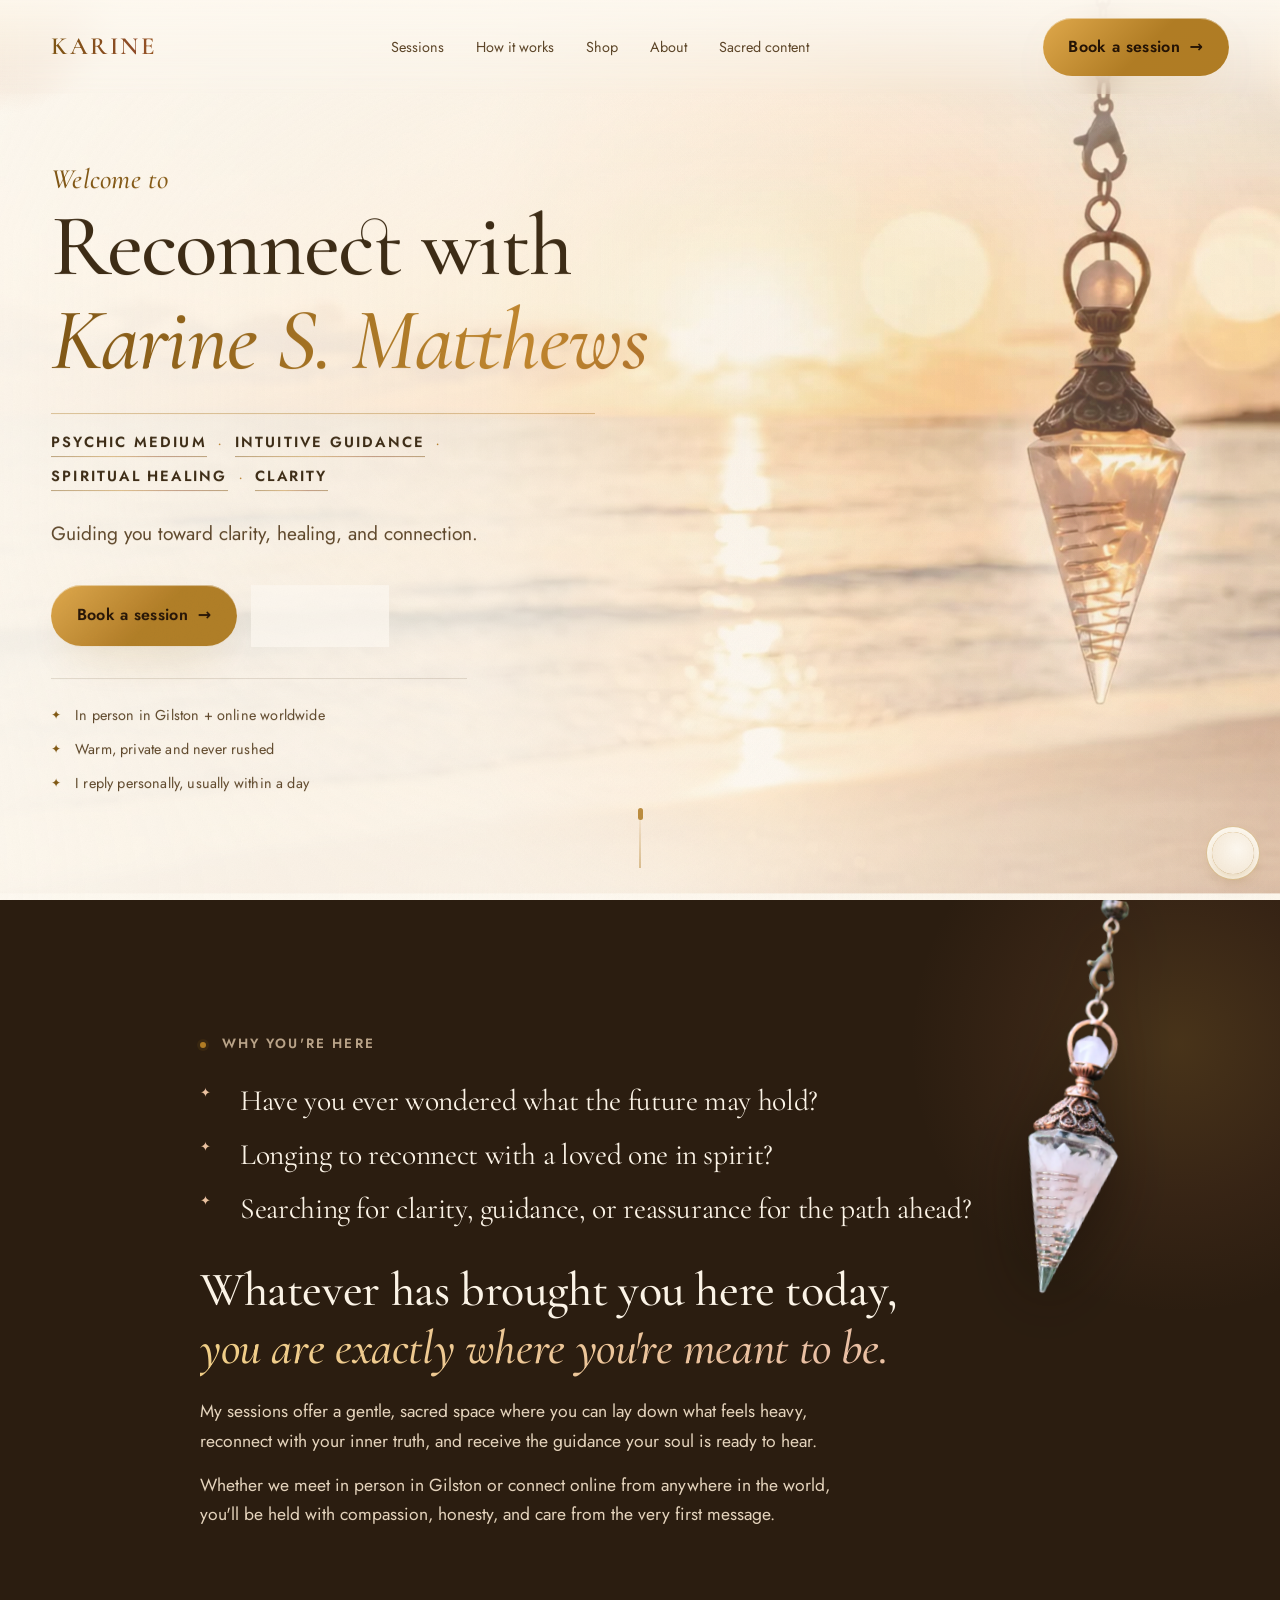
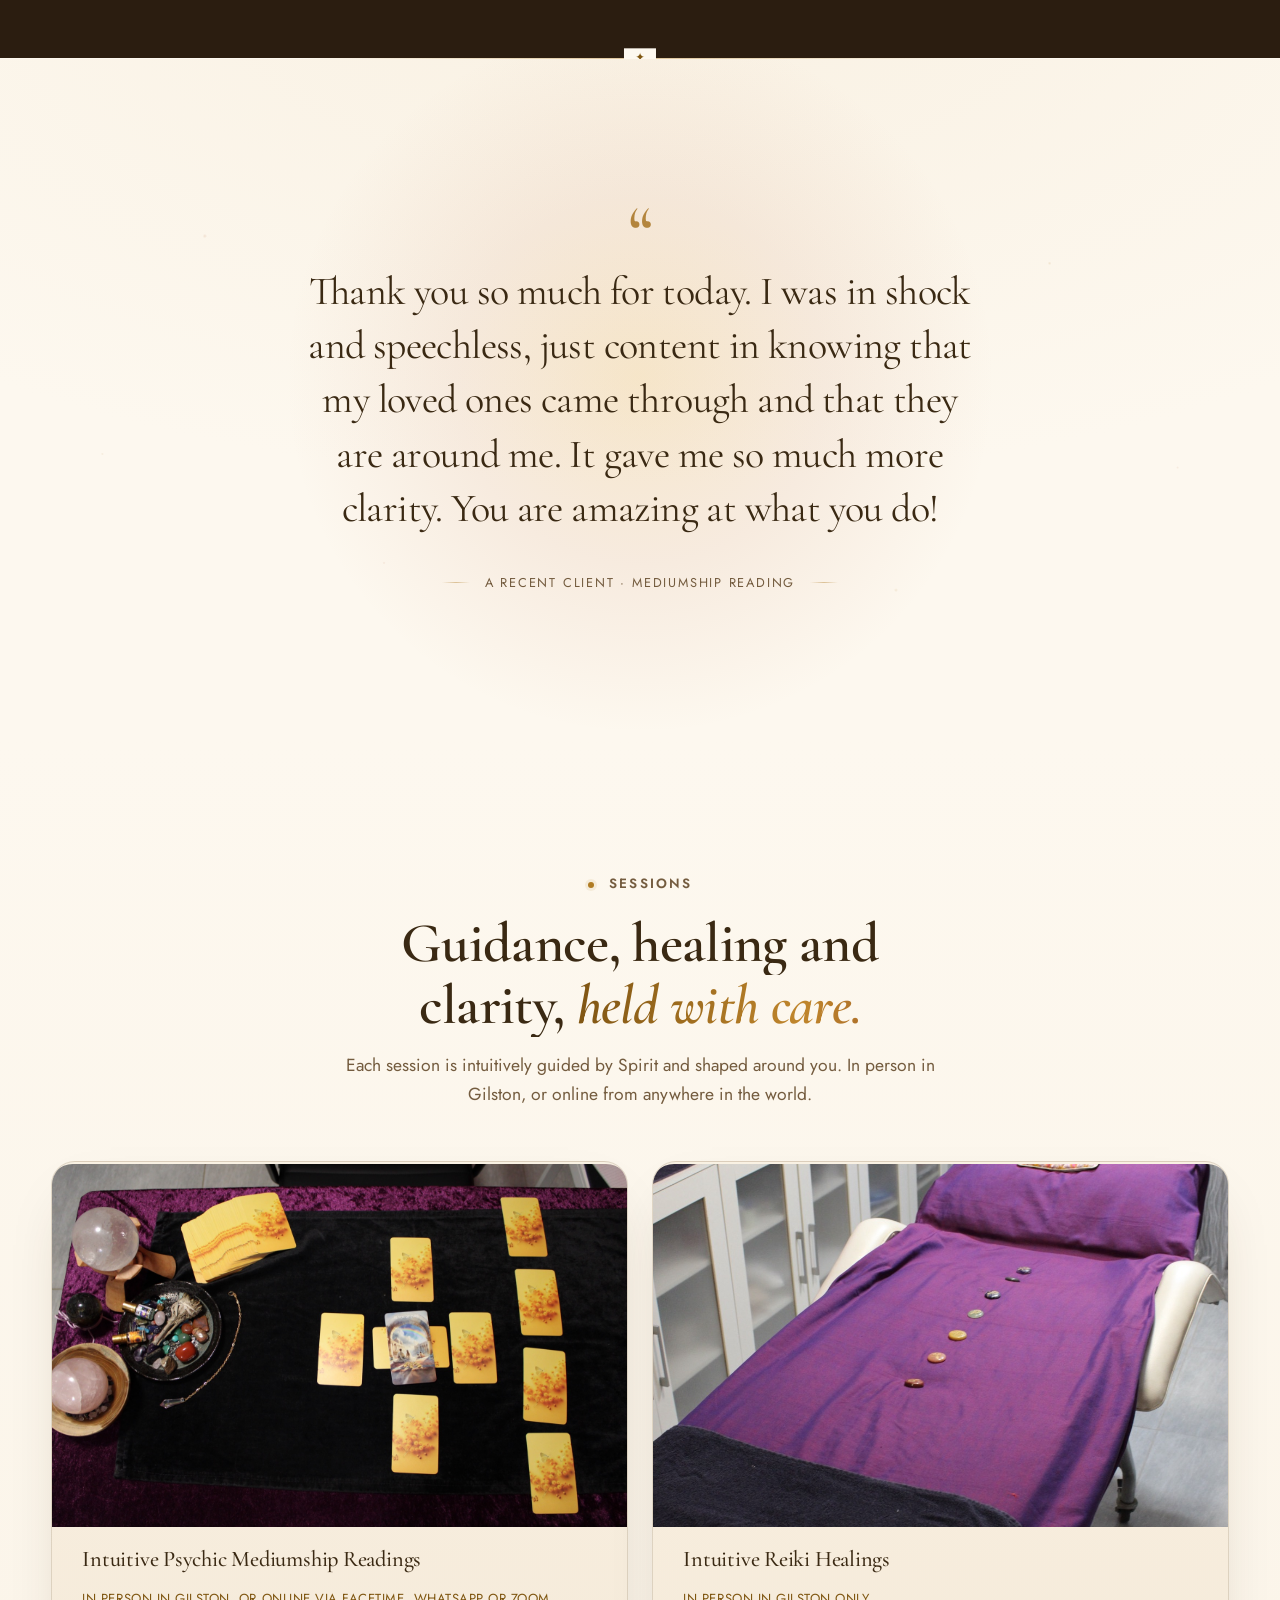
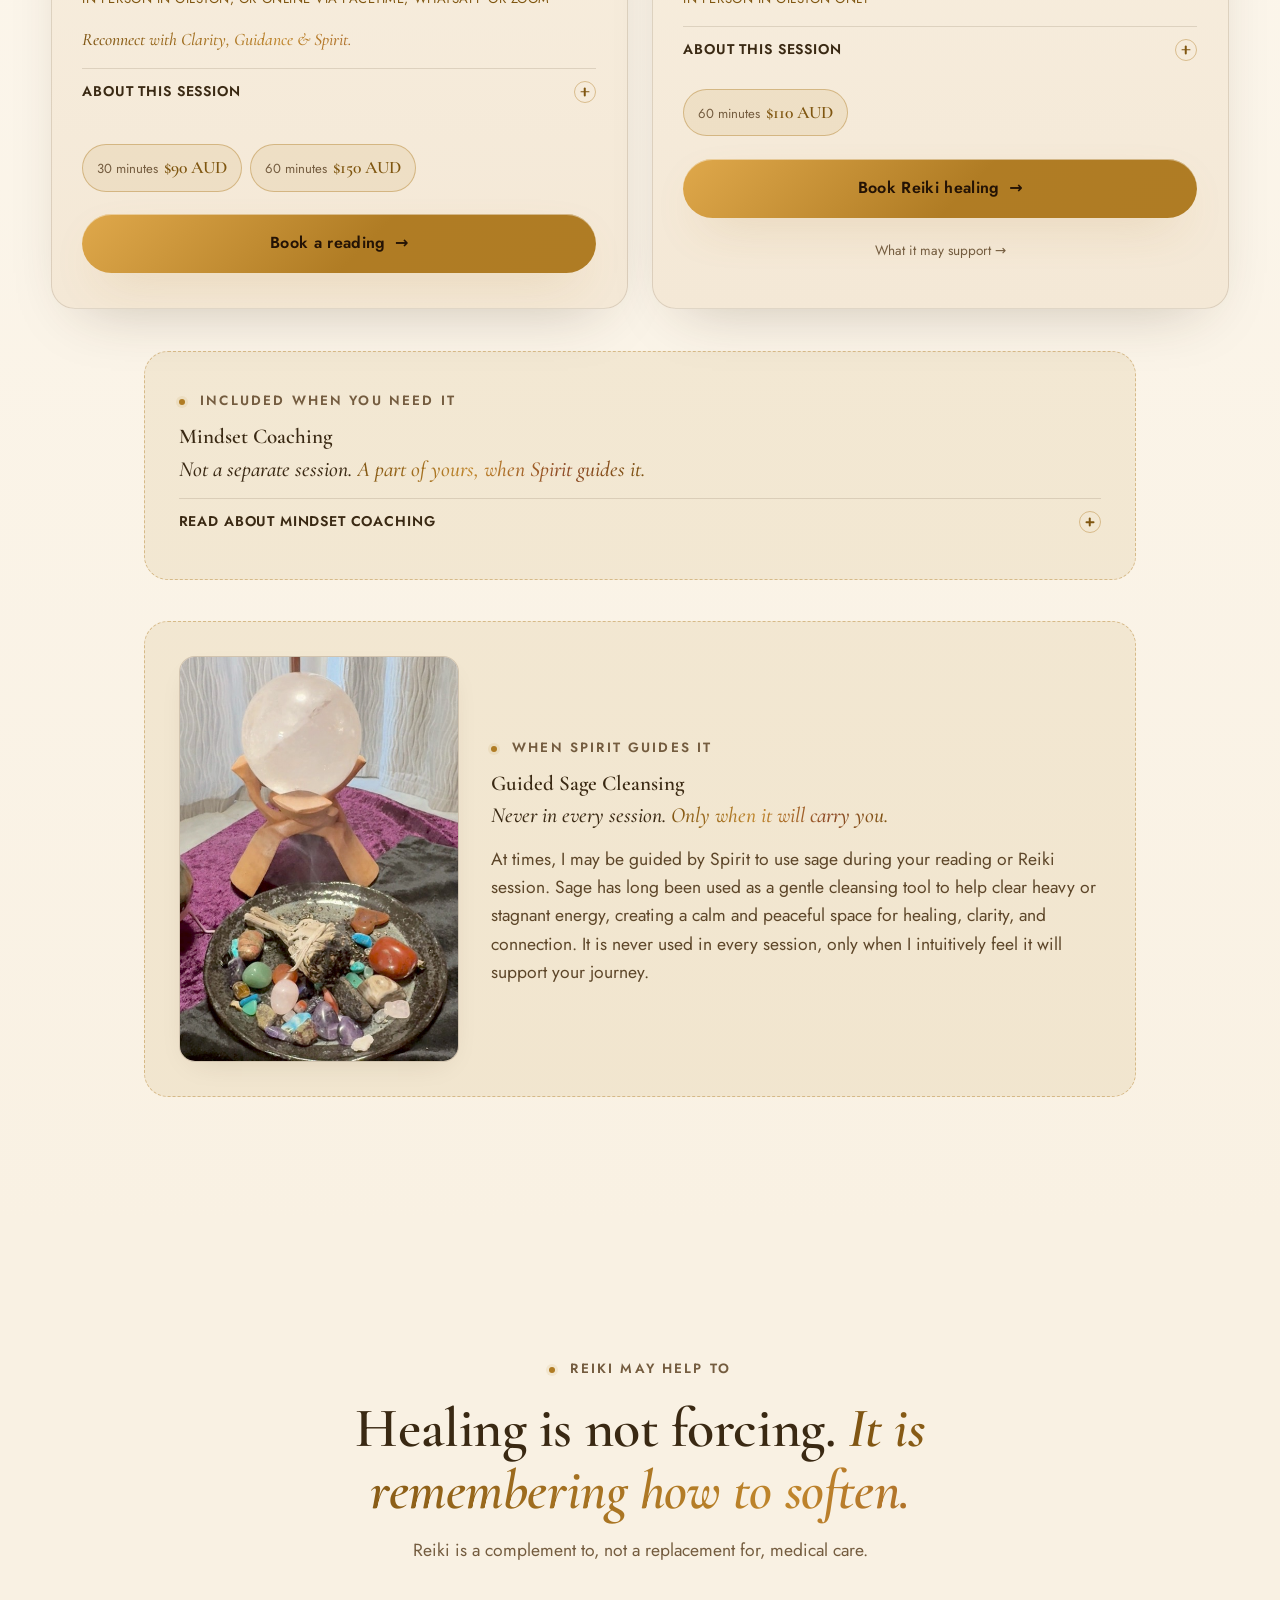
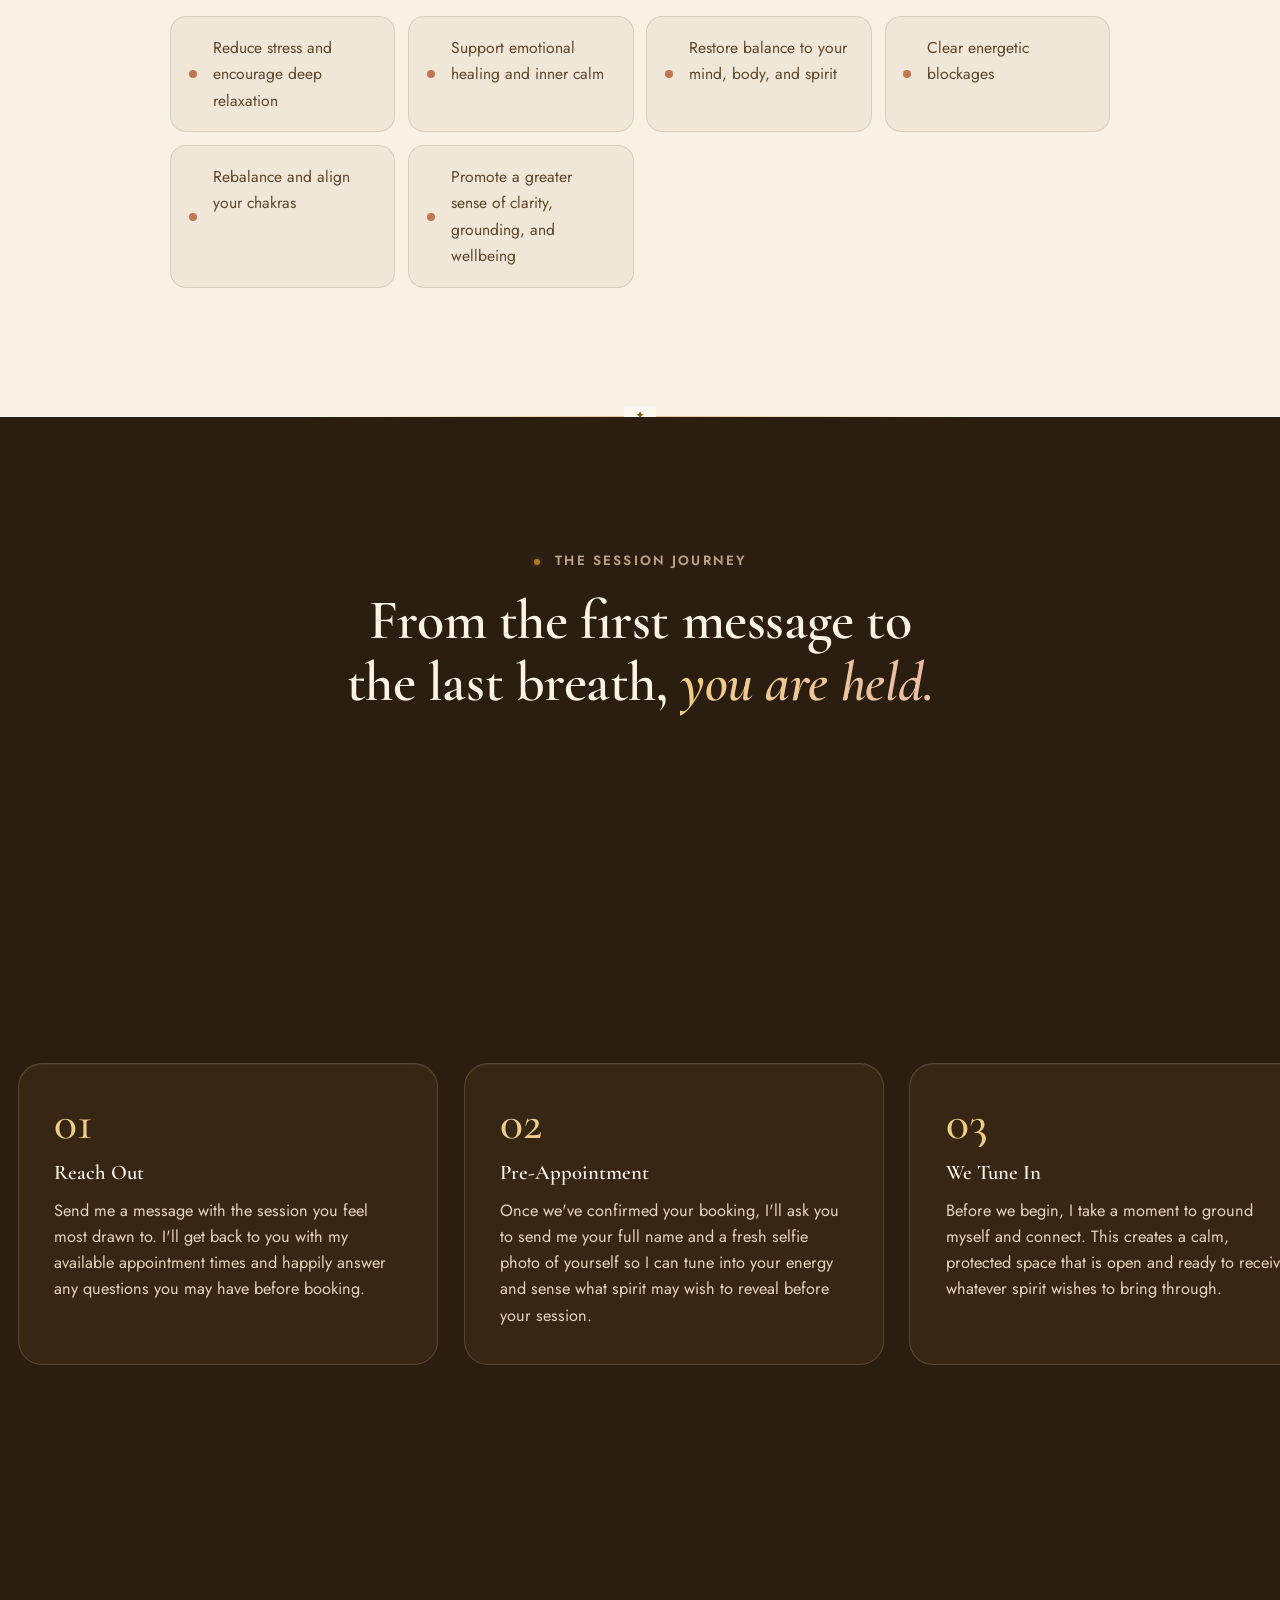
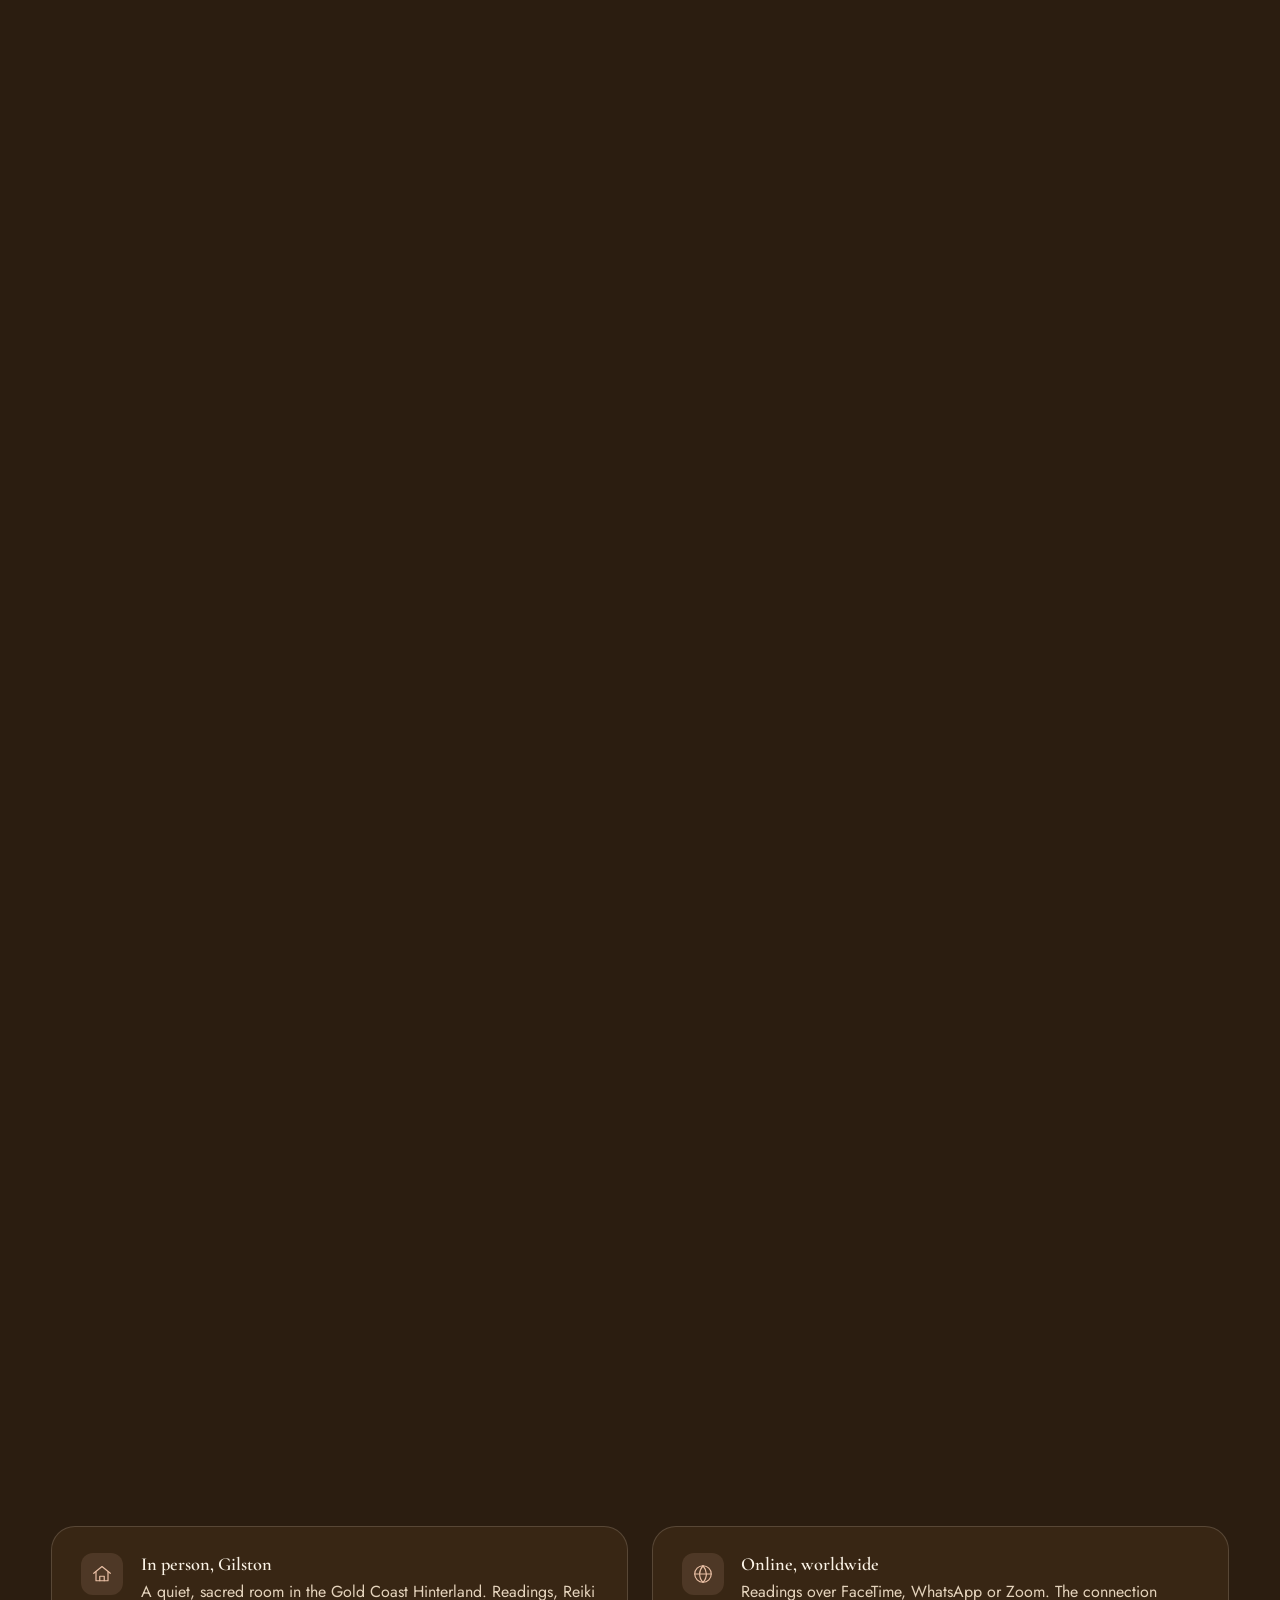
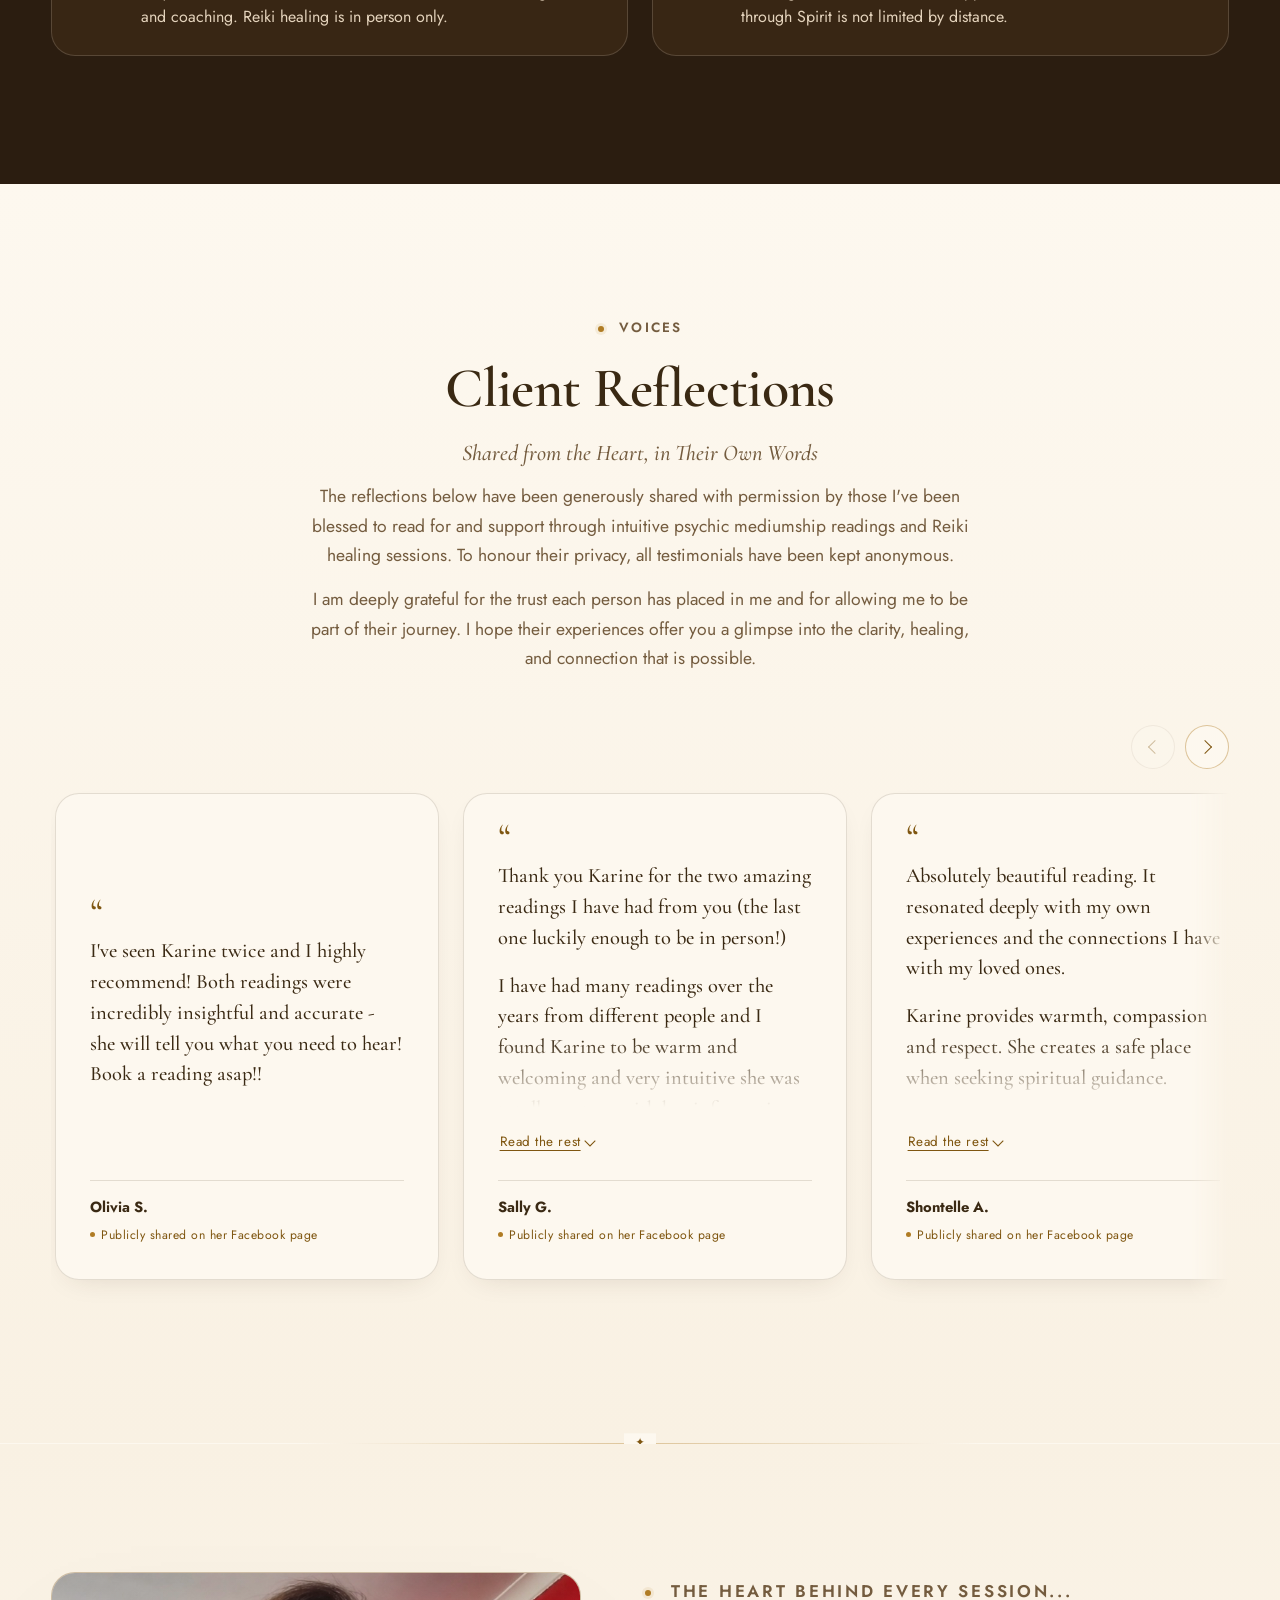
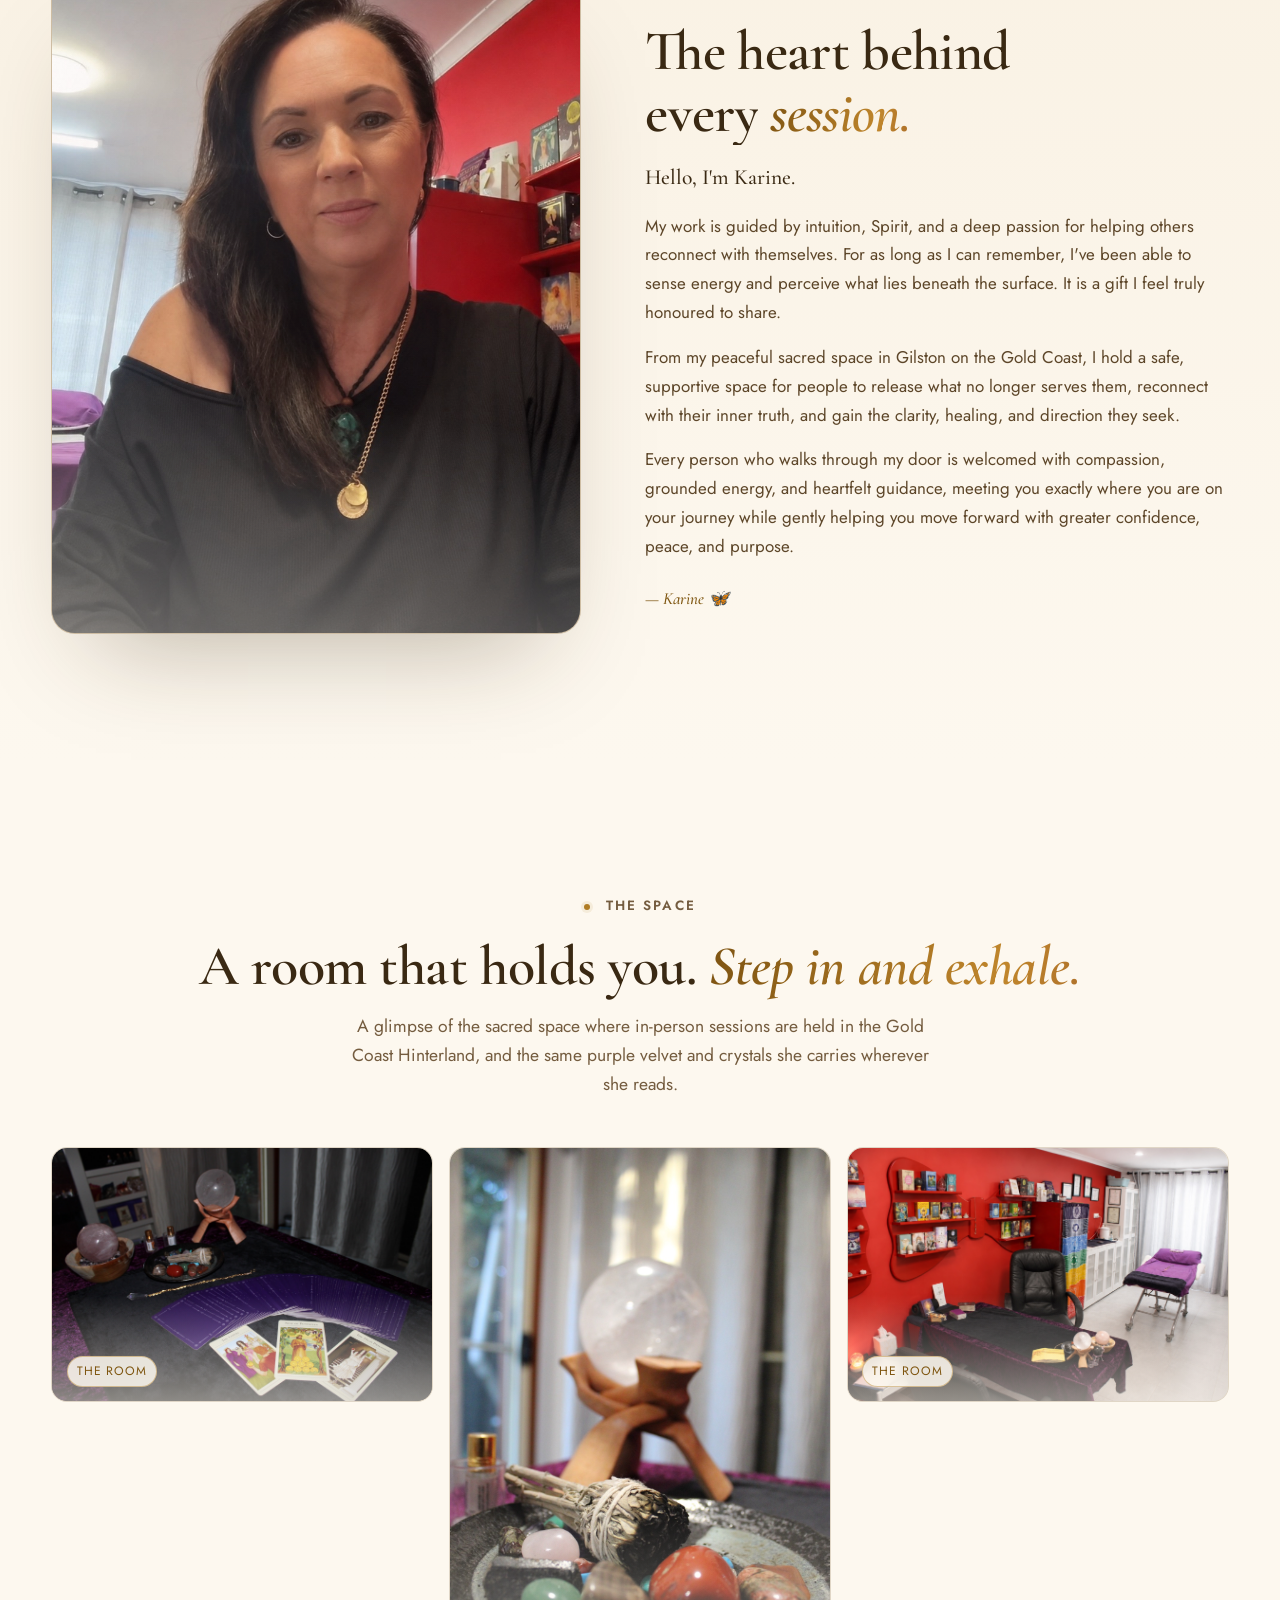
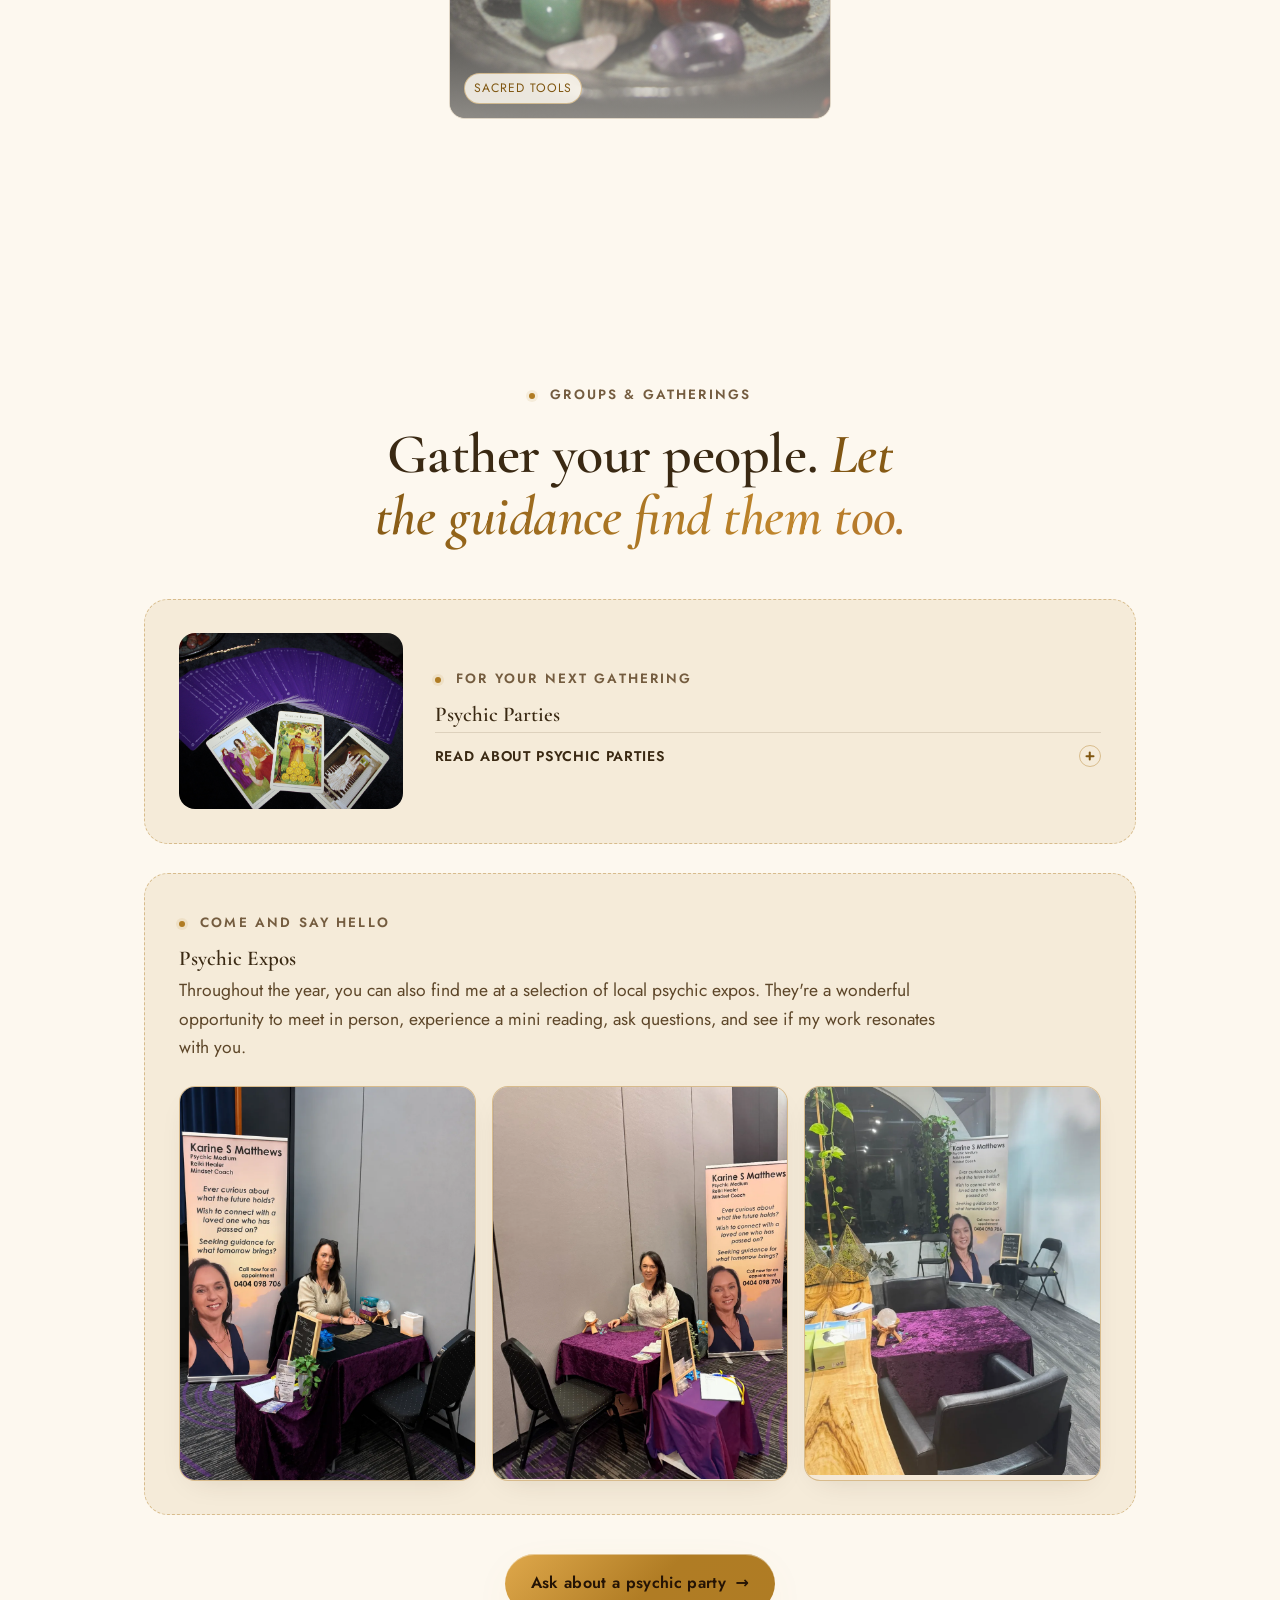
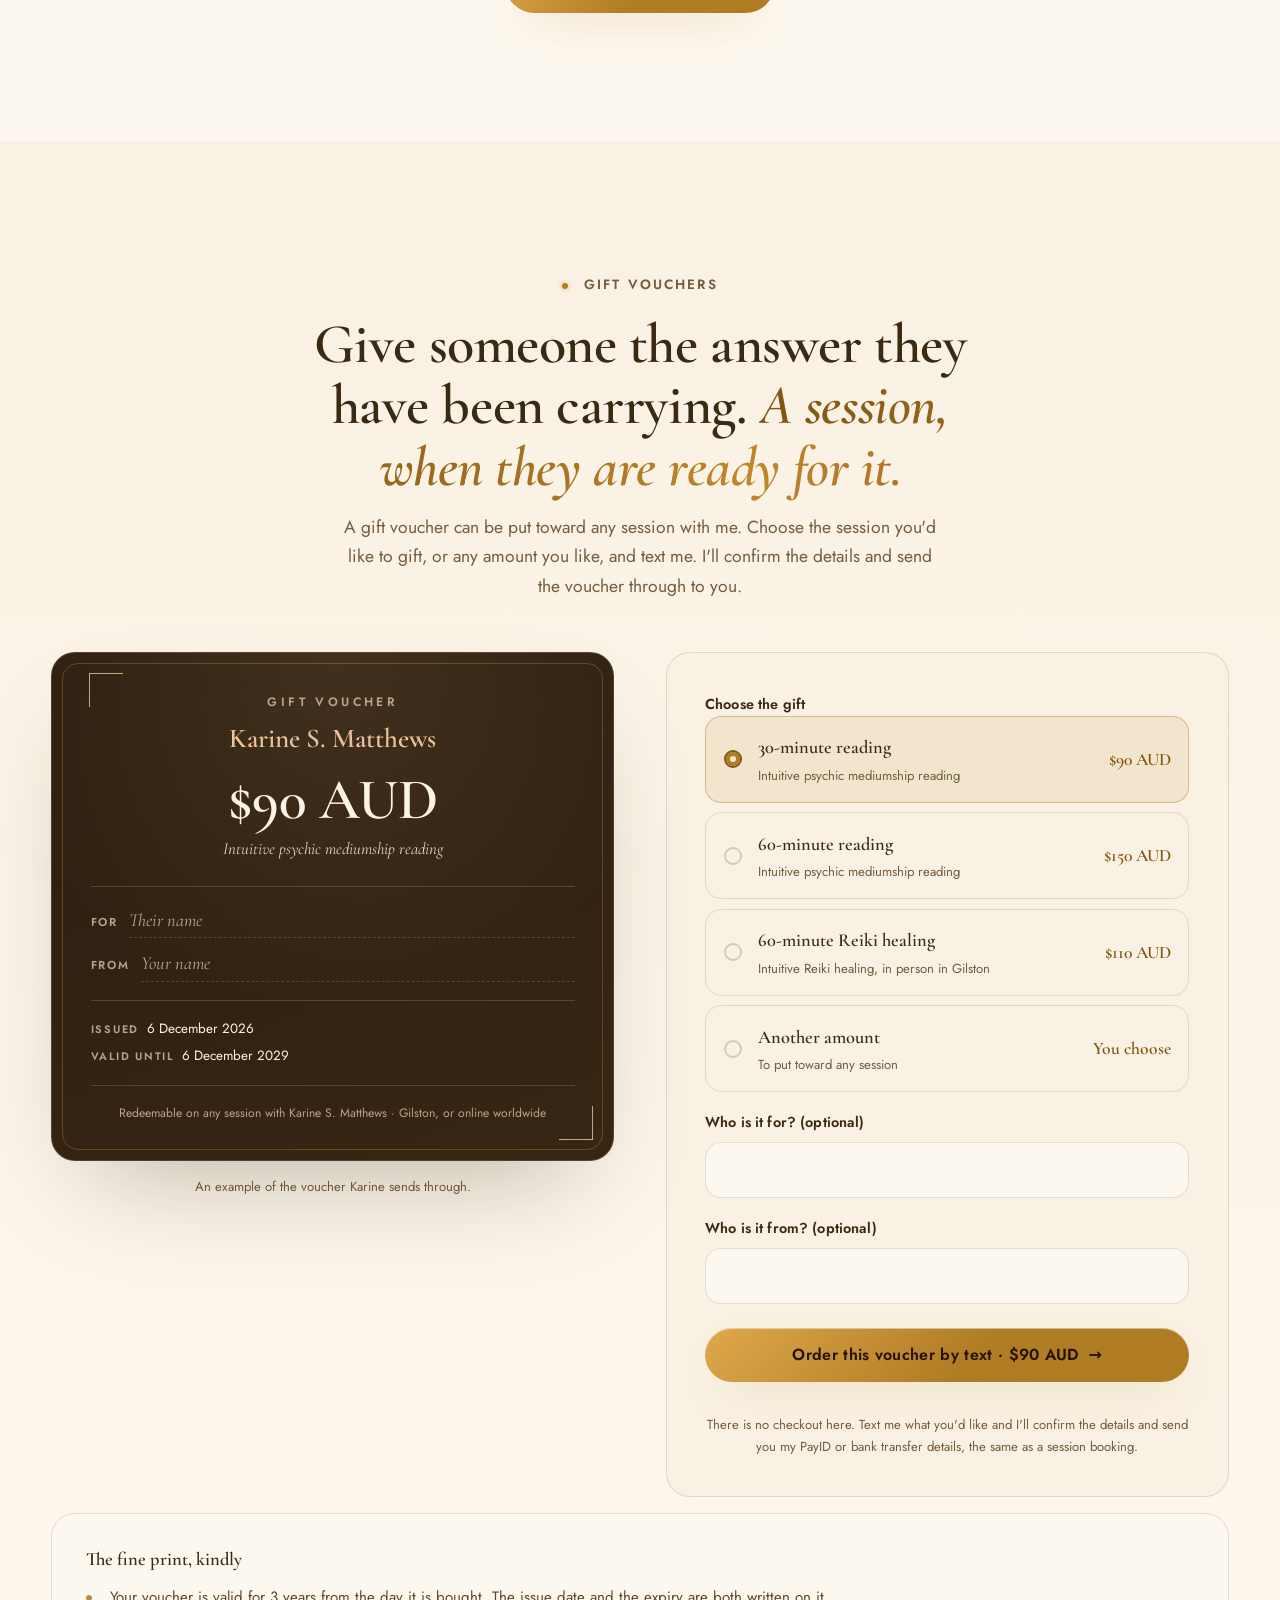
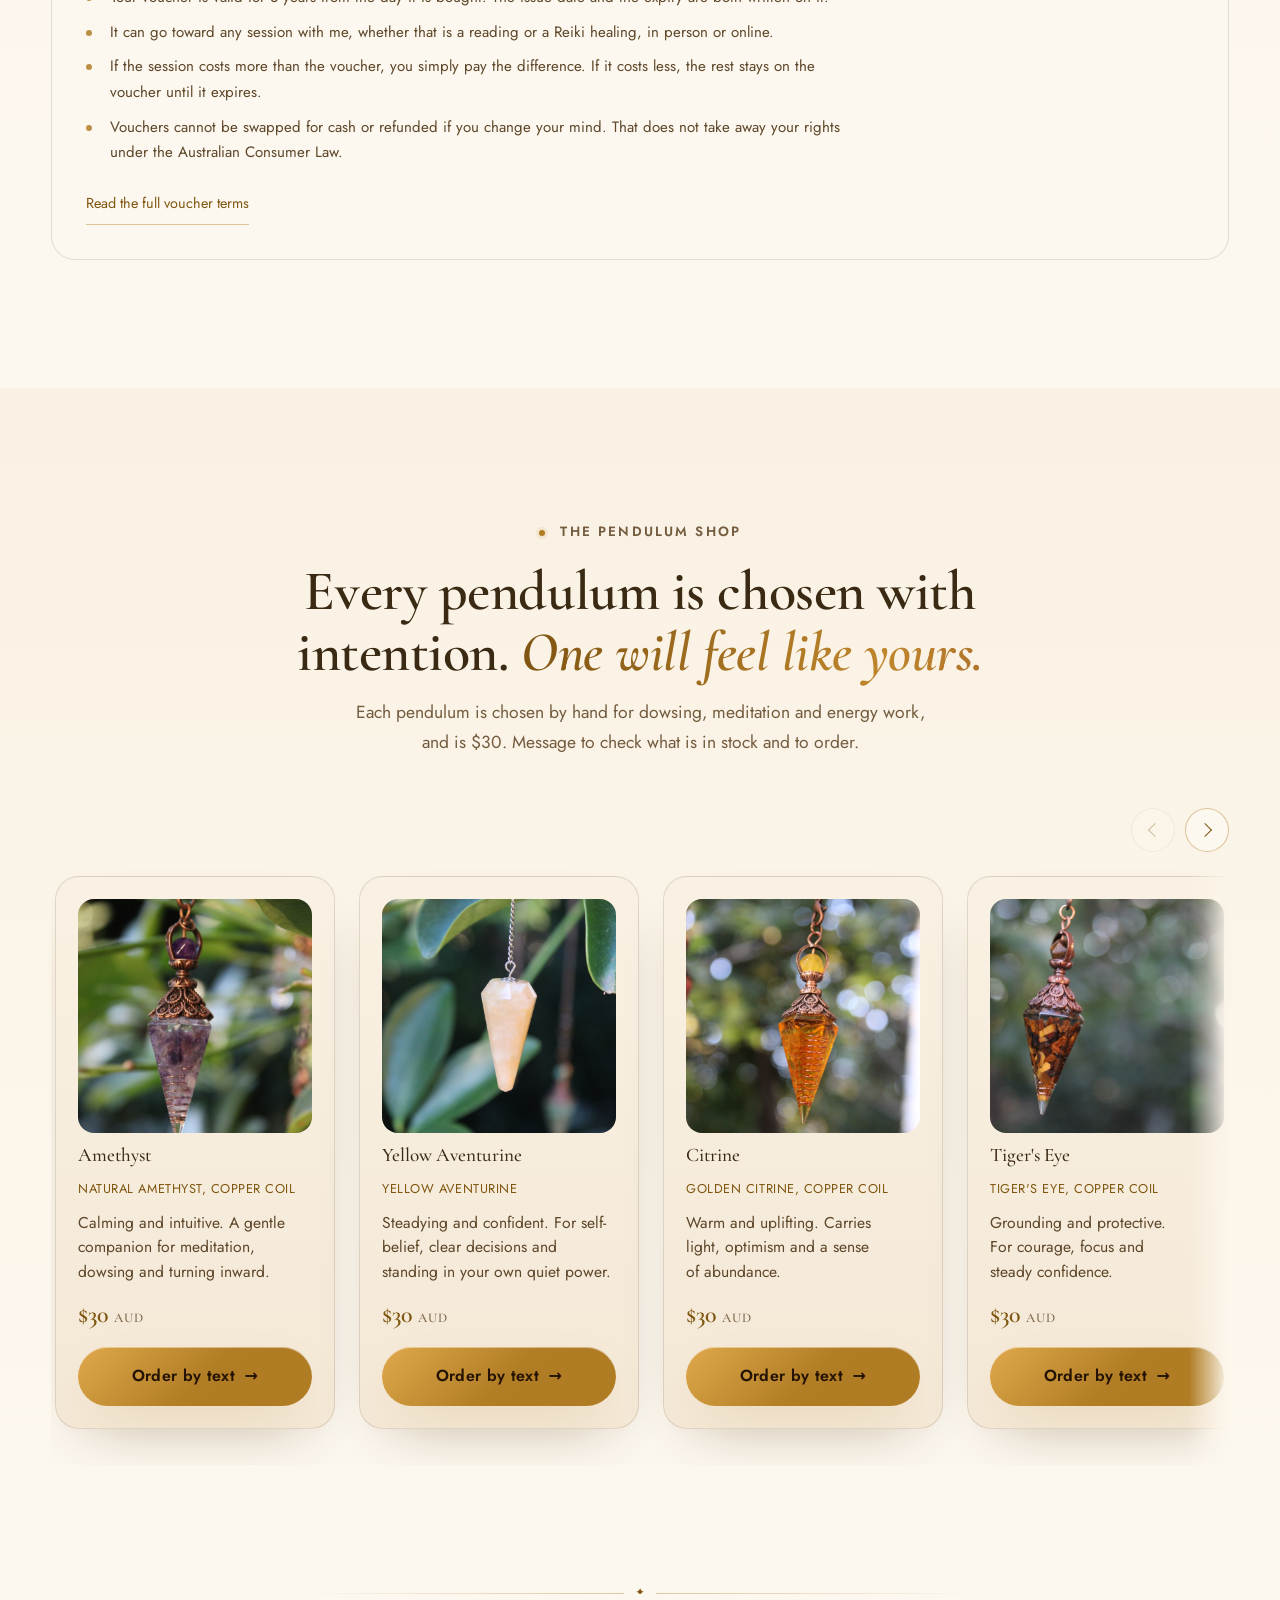
==== commit f0621fc2: "Reserve the hero's space at first paint, so the page stops jumping The kicker, title, tagline, sub, " ====
--- a/index.html
+++ b/index.html
@@ -99,13 +99,24 @@
       </div>
       <canvas class="hero-motes" id="heroMotes" aria-hidden="true"></canvas>
 
+
+      <!-- The hero copy is rendered here as well as by the render in content.client.js, and
+           the two are byte-identical: this markup was captured FROM the rendered page rather
+           than retyped, so the words wrap exactly as they did.
+           Reason: these elements shipped empty and were filled after the scripts ran, so on a
+           real phone the block grew from nothing after first paint and carried the whole hero
+           with it. Measured 0.217 Cumulative Layout Shift on mobile against Google's 0.1
+           threshold, and it is the jump you feel under your thumb while reading.
+           The render still runs and still overwrites every one of these, so nothing about
+           editing the copy changes. This only means the space is reserved at first paint. -->
       <div class="container hero-content" id="heroContent">
-        <p class="hero-kicker" id="heroKicker"></p>
-        <h1 class="hero-title split" id="heroTitle"></h1>
-        <p class="hero-tagline" id="heroTagline"></p>
-        <p class="hero-sub" id="heroSub"></p>
-        <div class="hero-ctas" id="heroCtas"></div>
-        <ul class="hero-trust" id="heroTrust" aria-label="What to expect"></ul>
+        <p class="hero-kicker" id="heroKicker">Welcome to</p>
+        <h1 class="hero-title split" id="heroTitle"><span class="line"><span class="split-word" style="--i: 0;"><span>Reconnect</span></span> <span class="split-word" style="--i: 1;"><span>with</span></span></span><span class="line"><span class="split-word" style="--i: 0;"><span><em>Karine S. Matthews</em></span></span></span></h1>
+        <p class="hero-tagline" id="heroTagline"><span>Psychic Medium</span><i class="tagline-dot" aria-hidden="true">·</i><span>Intuitive Guidance</span><i class="tagline-dot" aria-hidden="true">·</i><span>Spiritual Healing</span><i class="tagline-dot" aria-hidden="true">·</i><span>Clarity</span></p>
+        <p class="hero-sub" id="heroSub">Guiding you toward clarity, healing, and connection.</p>
+        <div class="hero-ctas" id="heroCtas"><a href="#book" class="btn btn-primary">Book a session <span class="arrow">→</span></a>
+    <a href="sms:+61404098706?&amp;body=Hi%20Karine!%20I'd%20like%20to%20book%20a%20session.%20My%20name%3A%20" class="btn btn-ghost">Text Karine</a></div>
+        <ul class="hero-trust" id="heroTrust" aria-label="What to expect"><li>In person in Gilston + online worldwide</li><li>Warm, private and never rushed</li><li>I reply personally, usually within a day</li></ul>
       </div>
 
       <div class="scroll-cue" aria-hidden="true"></div>
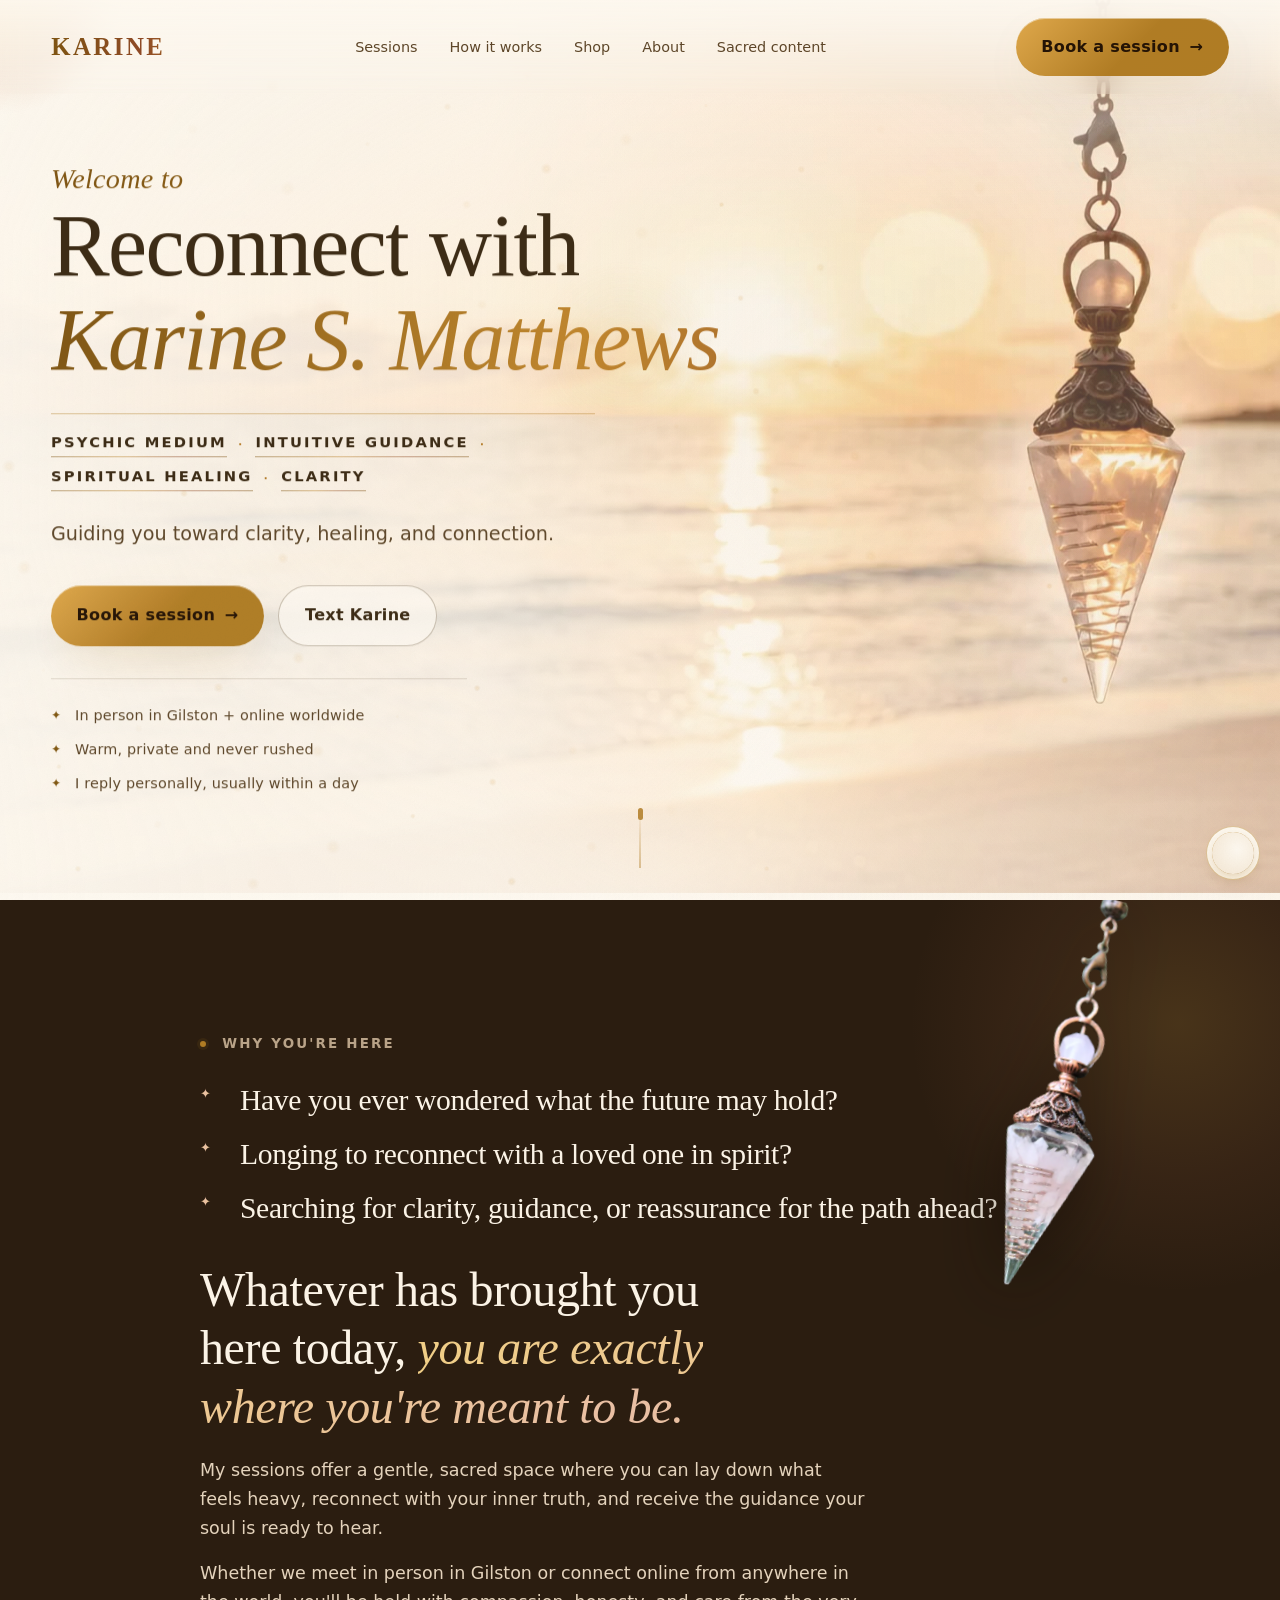
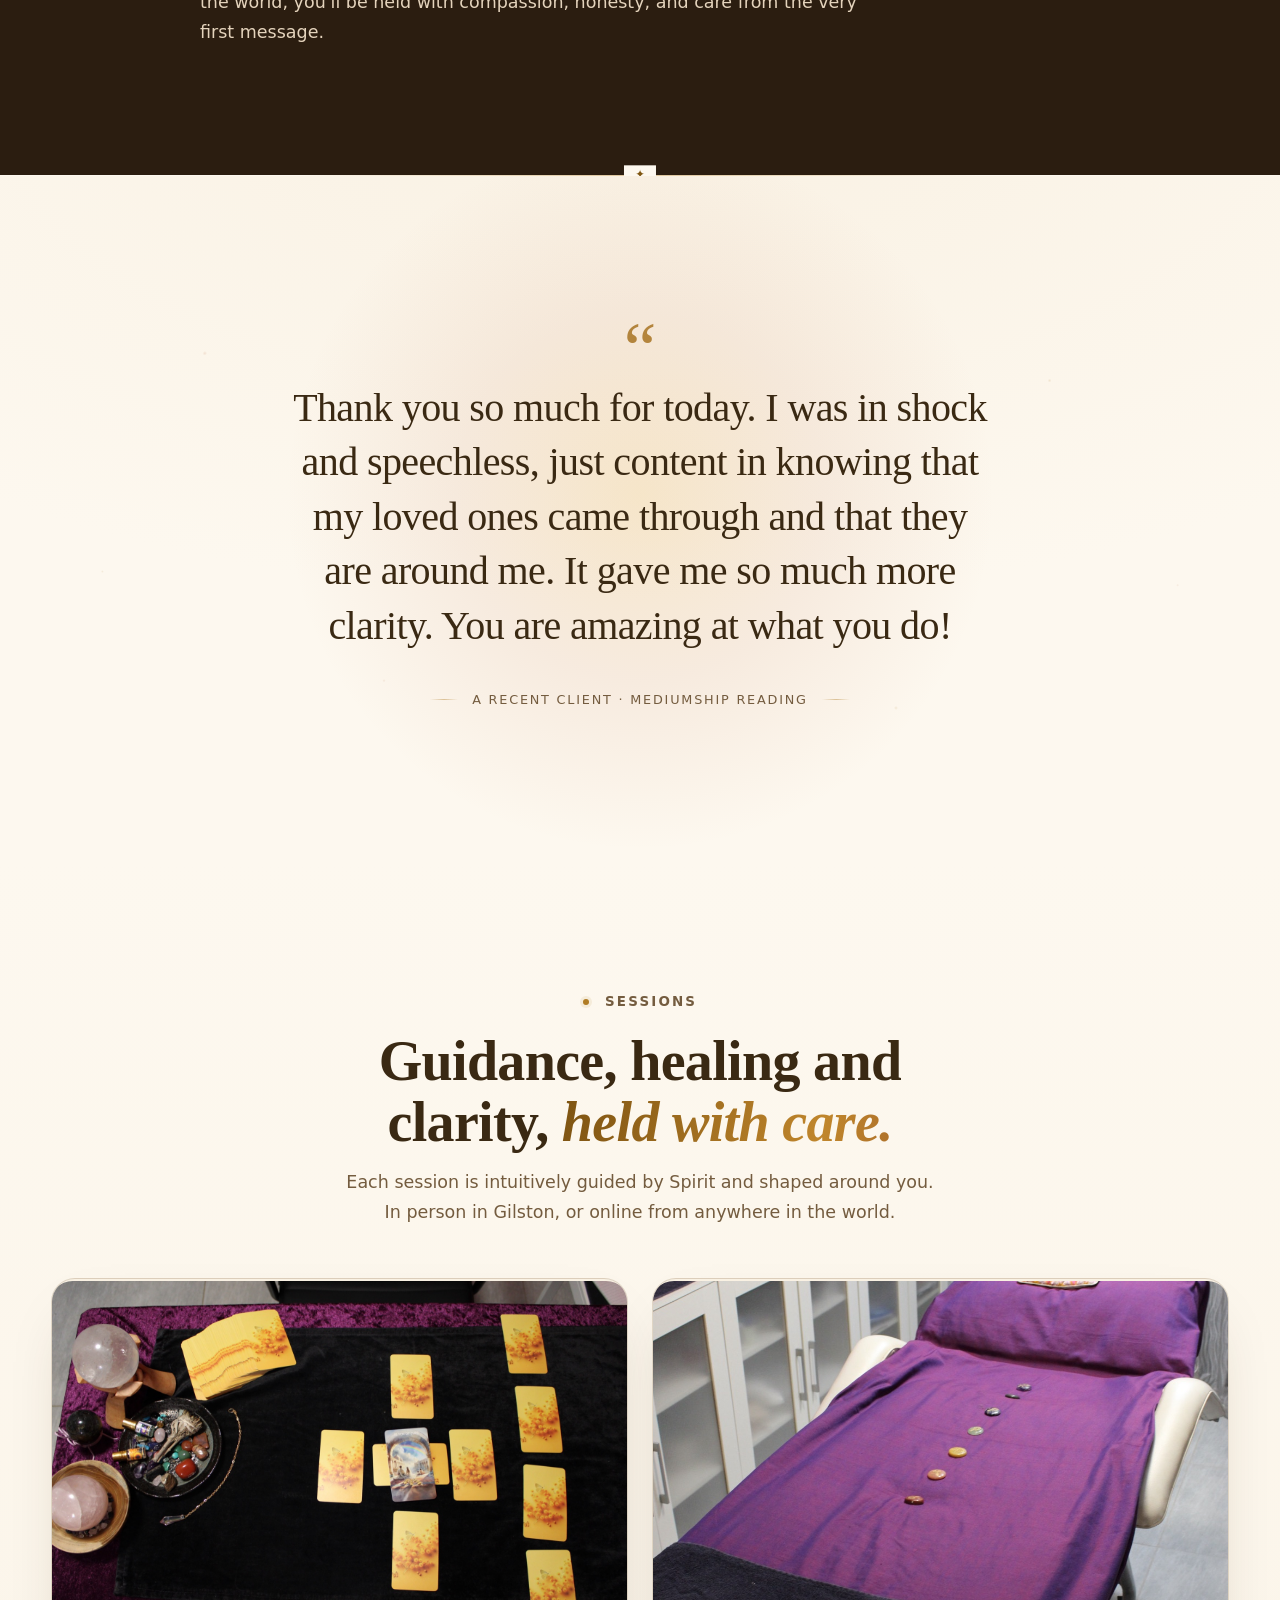
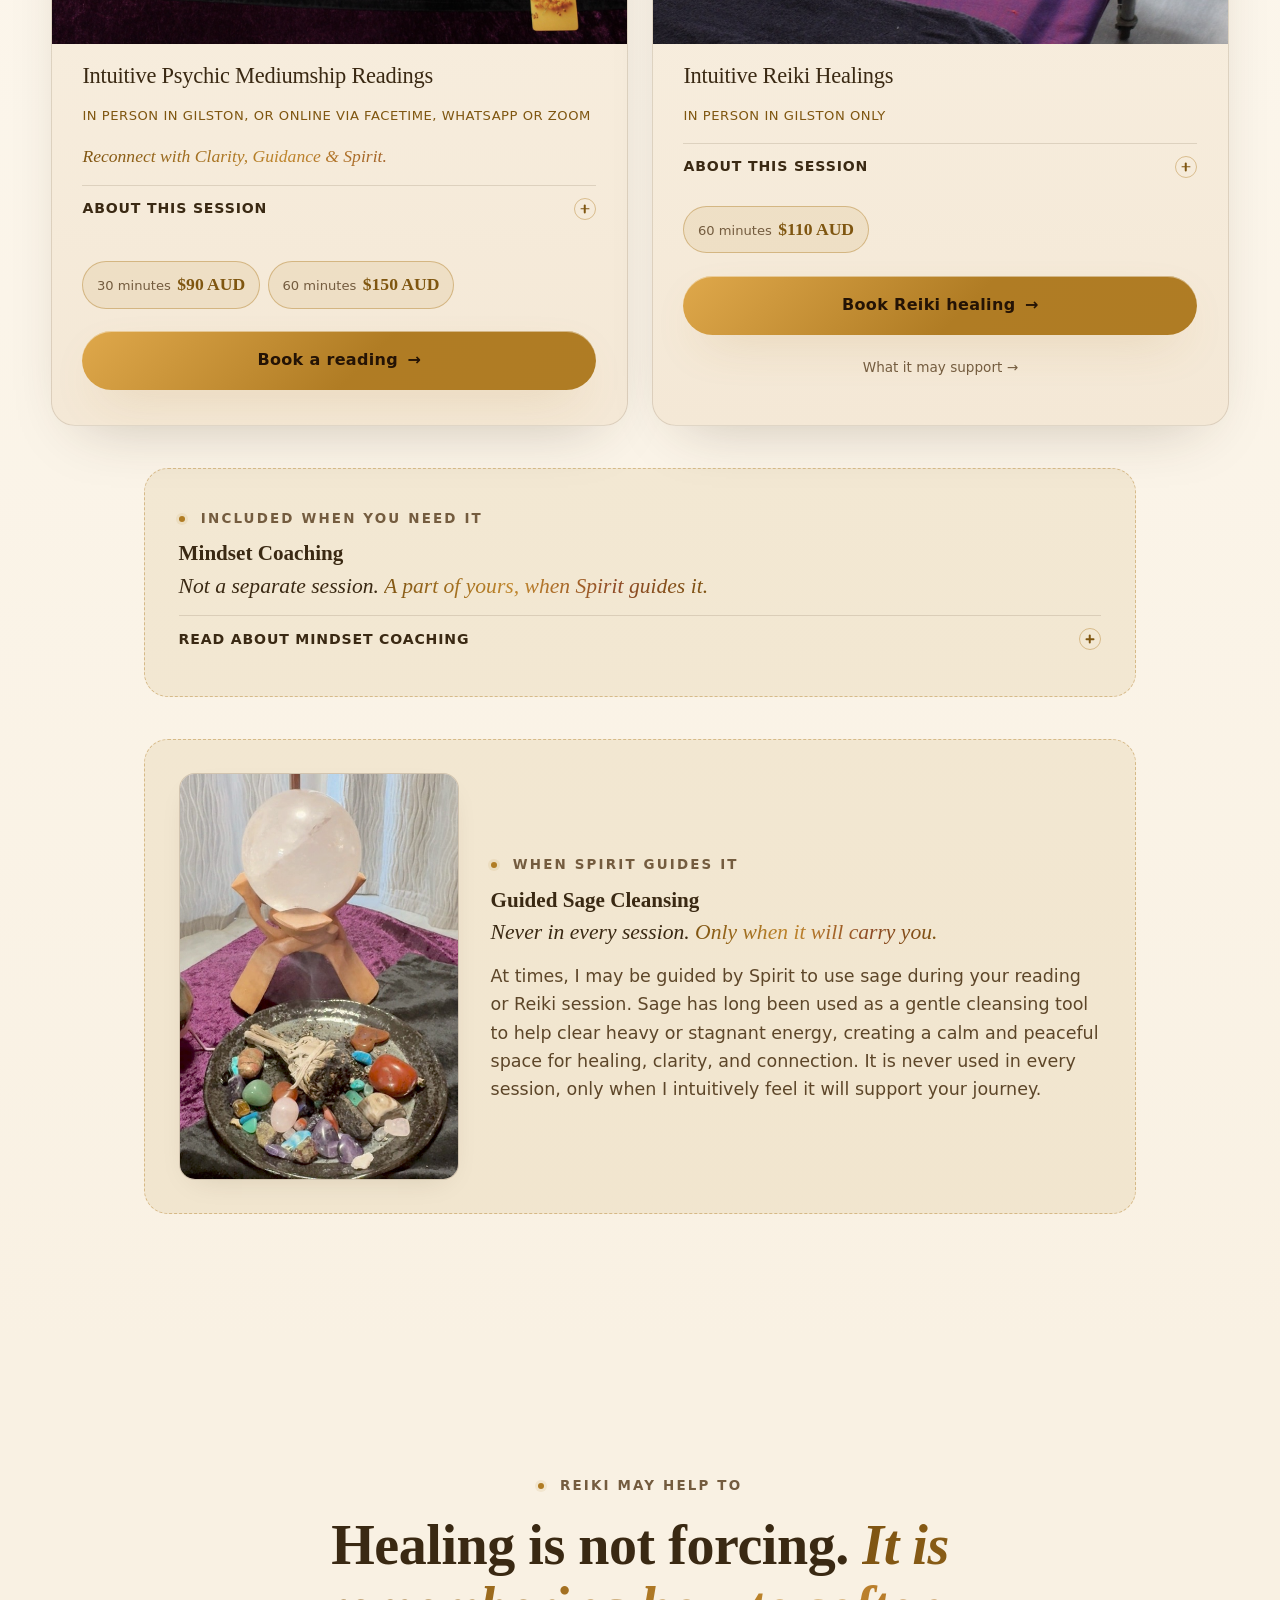
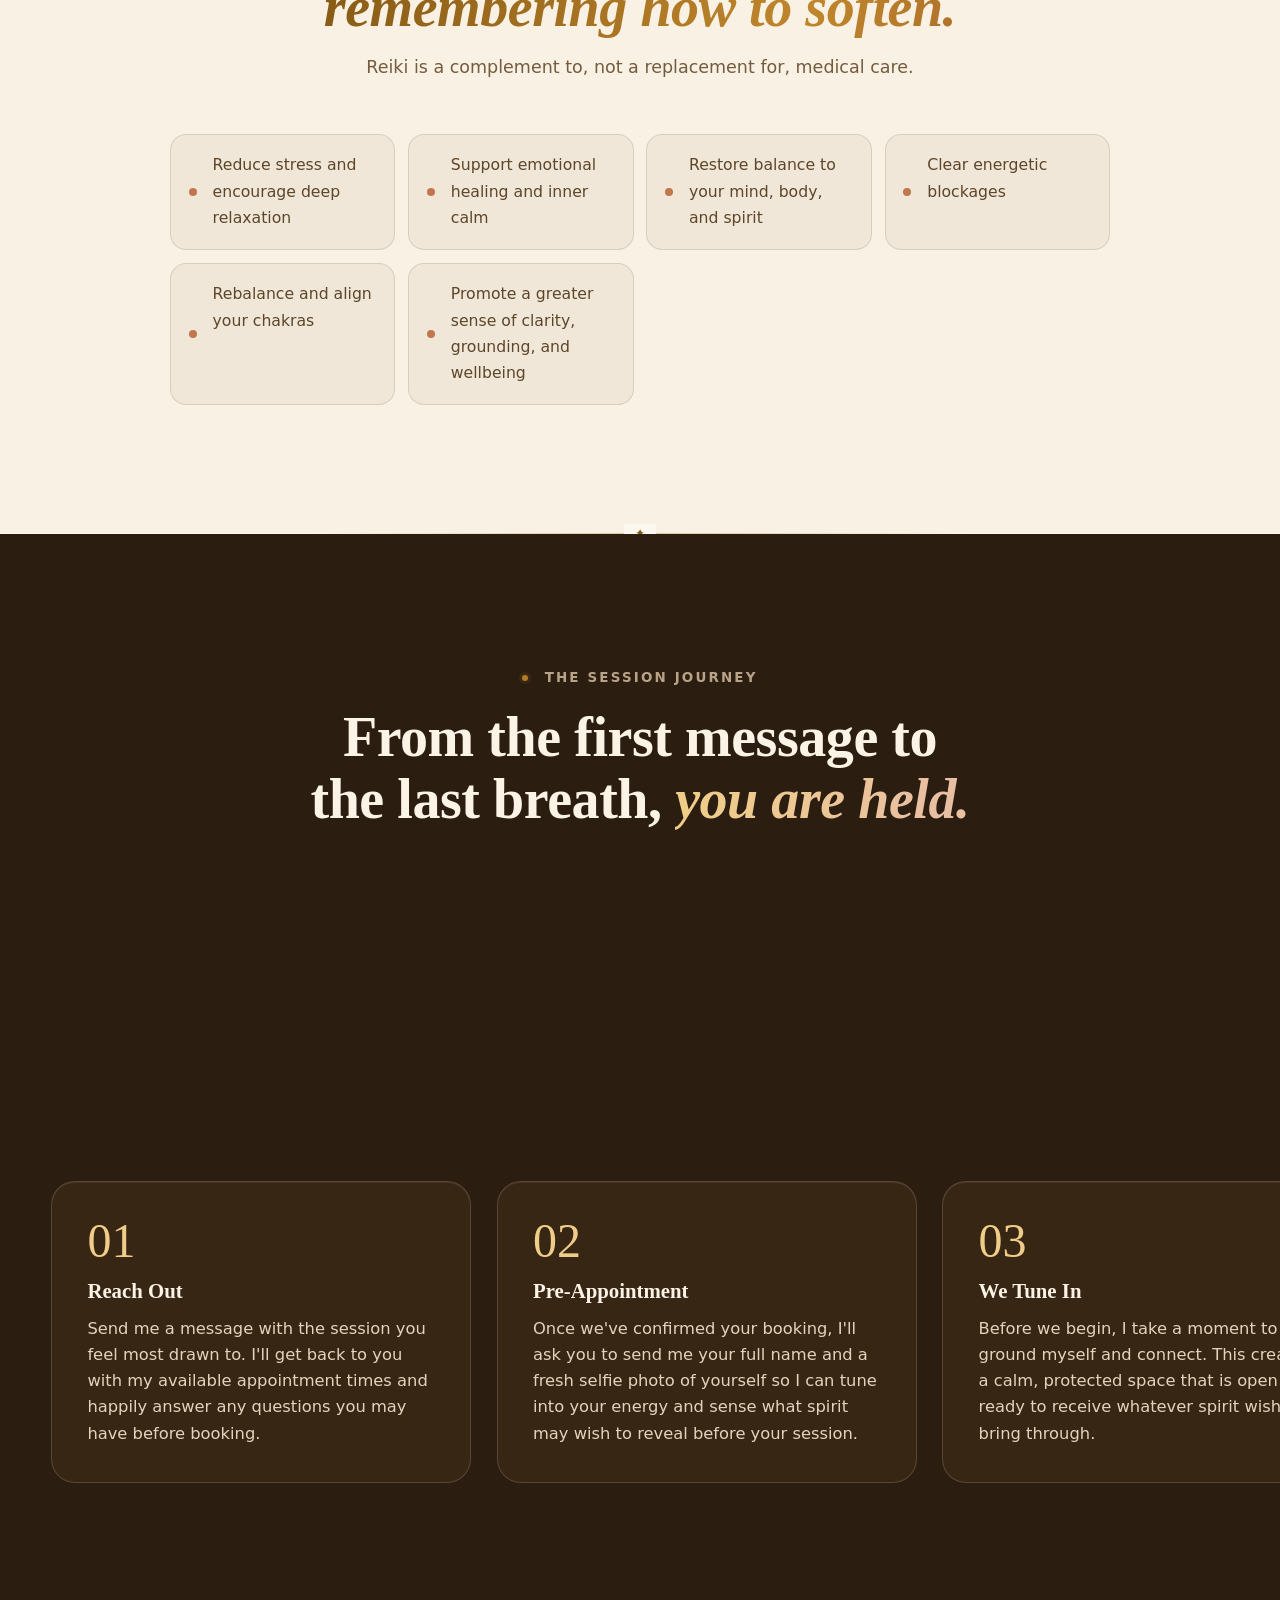
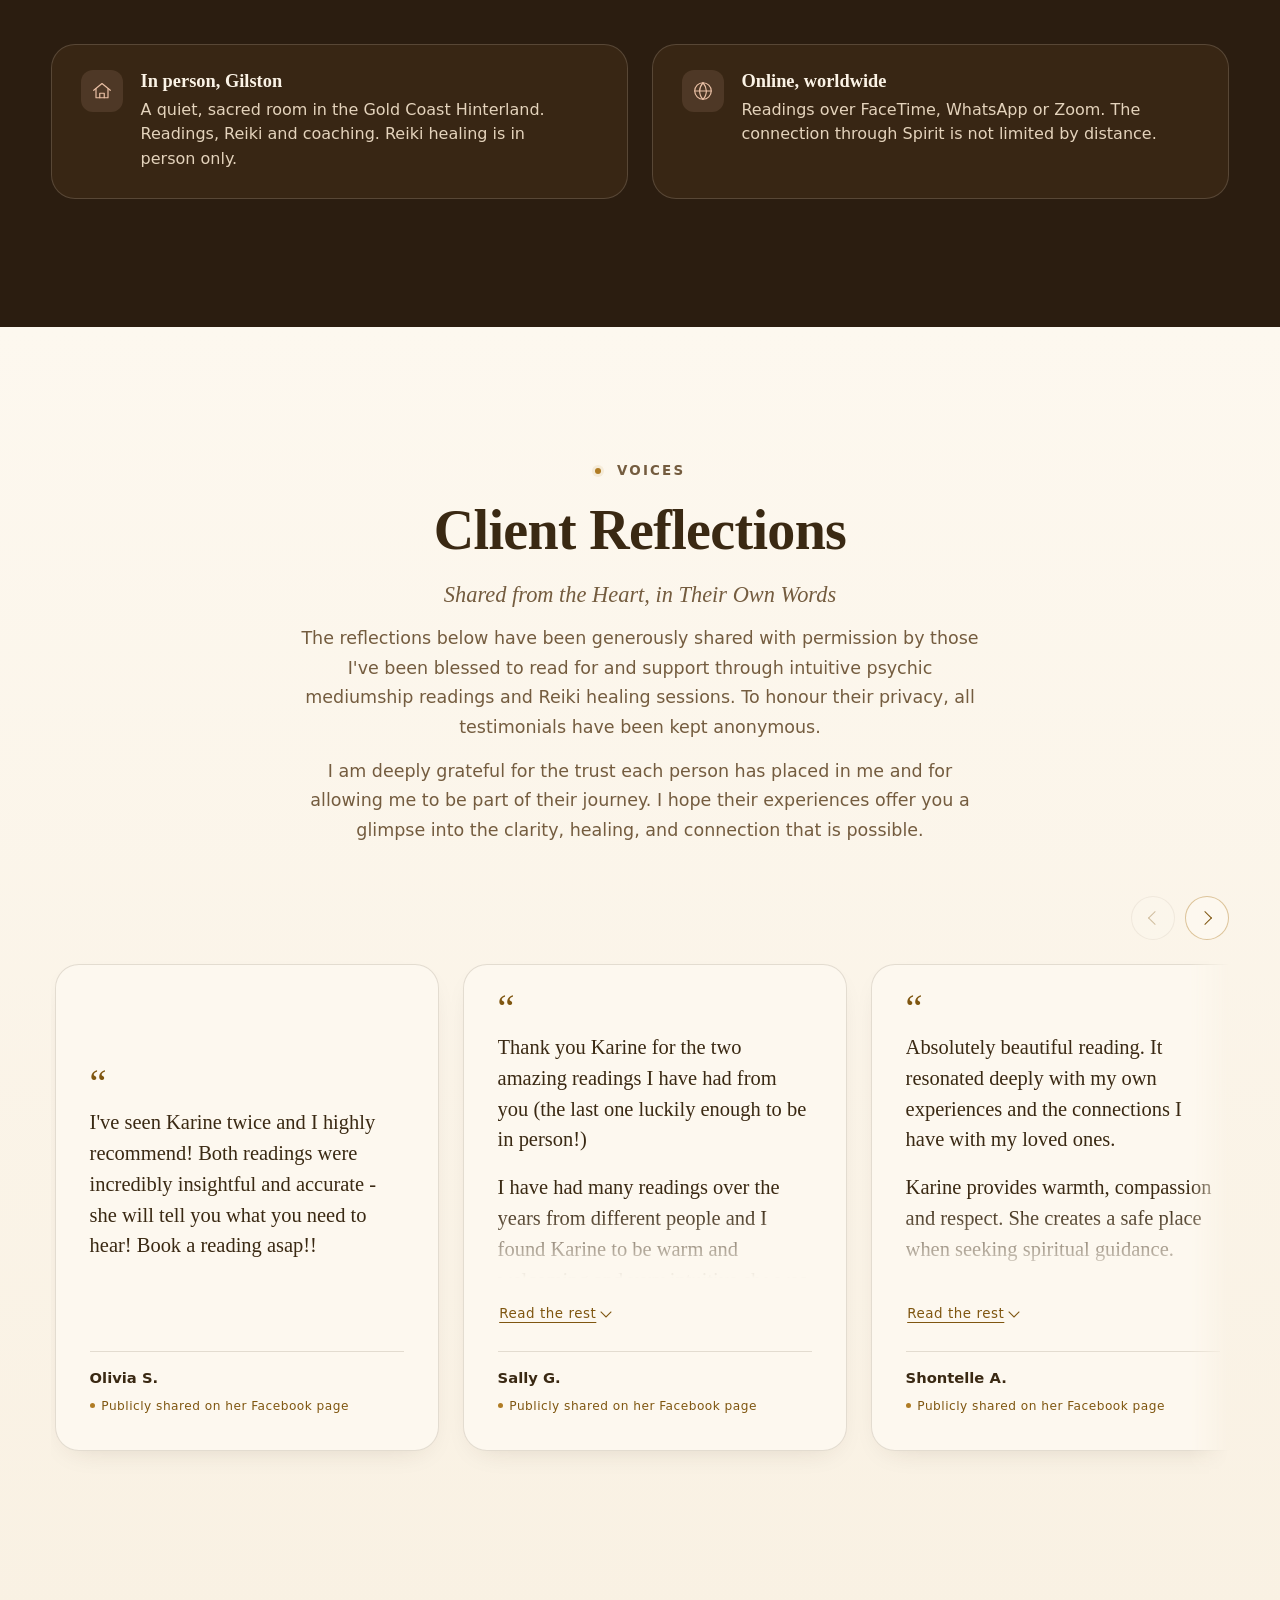
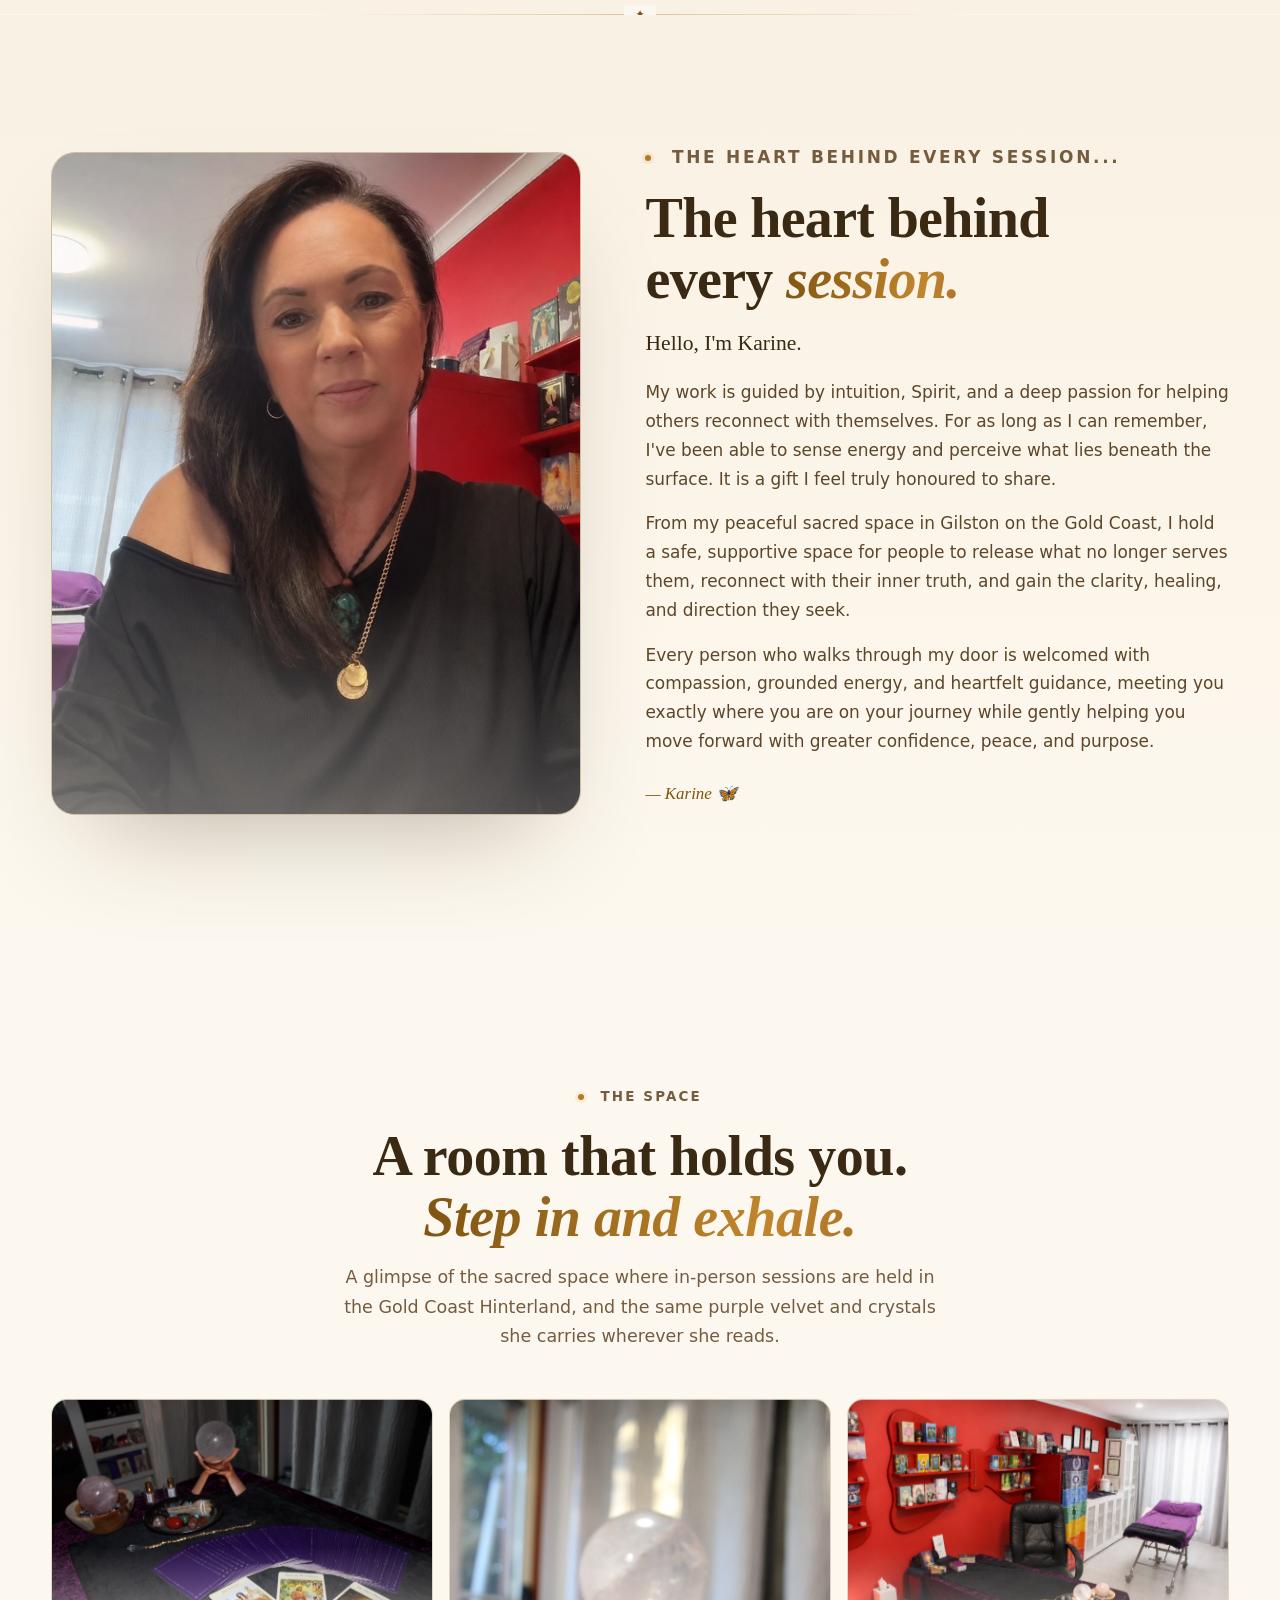
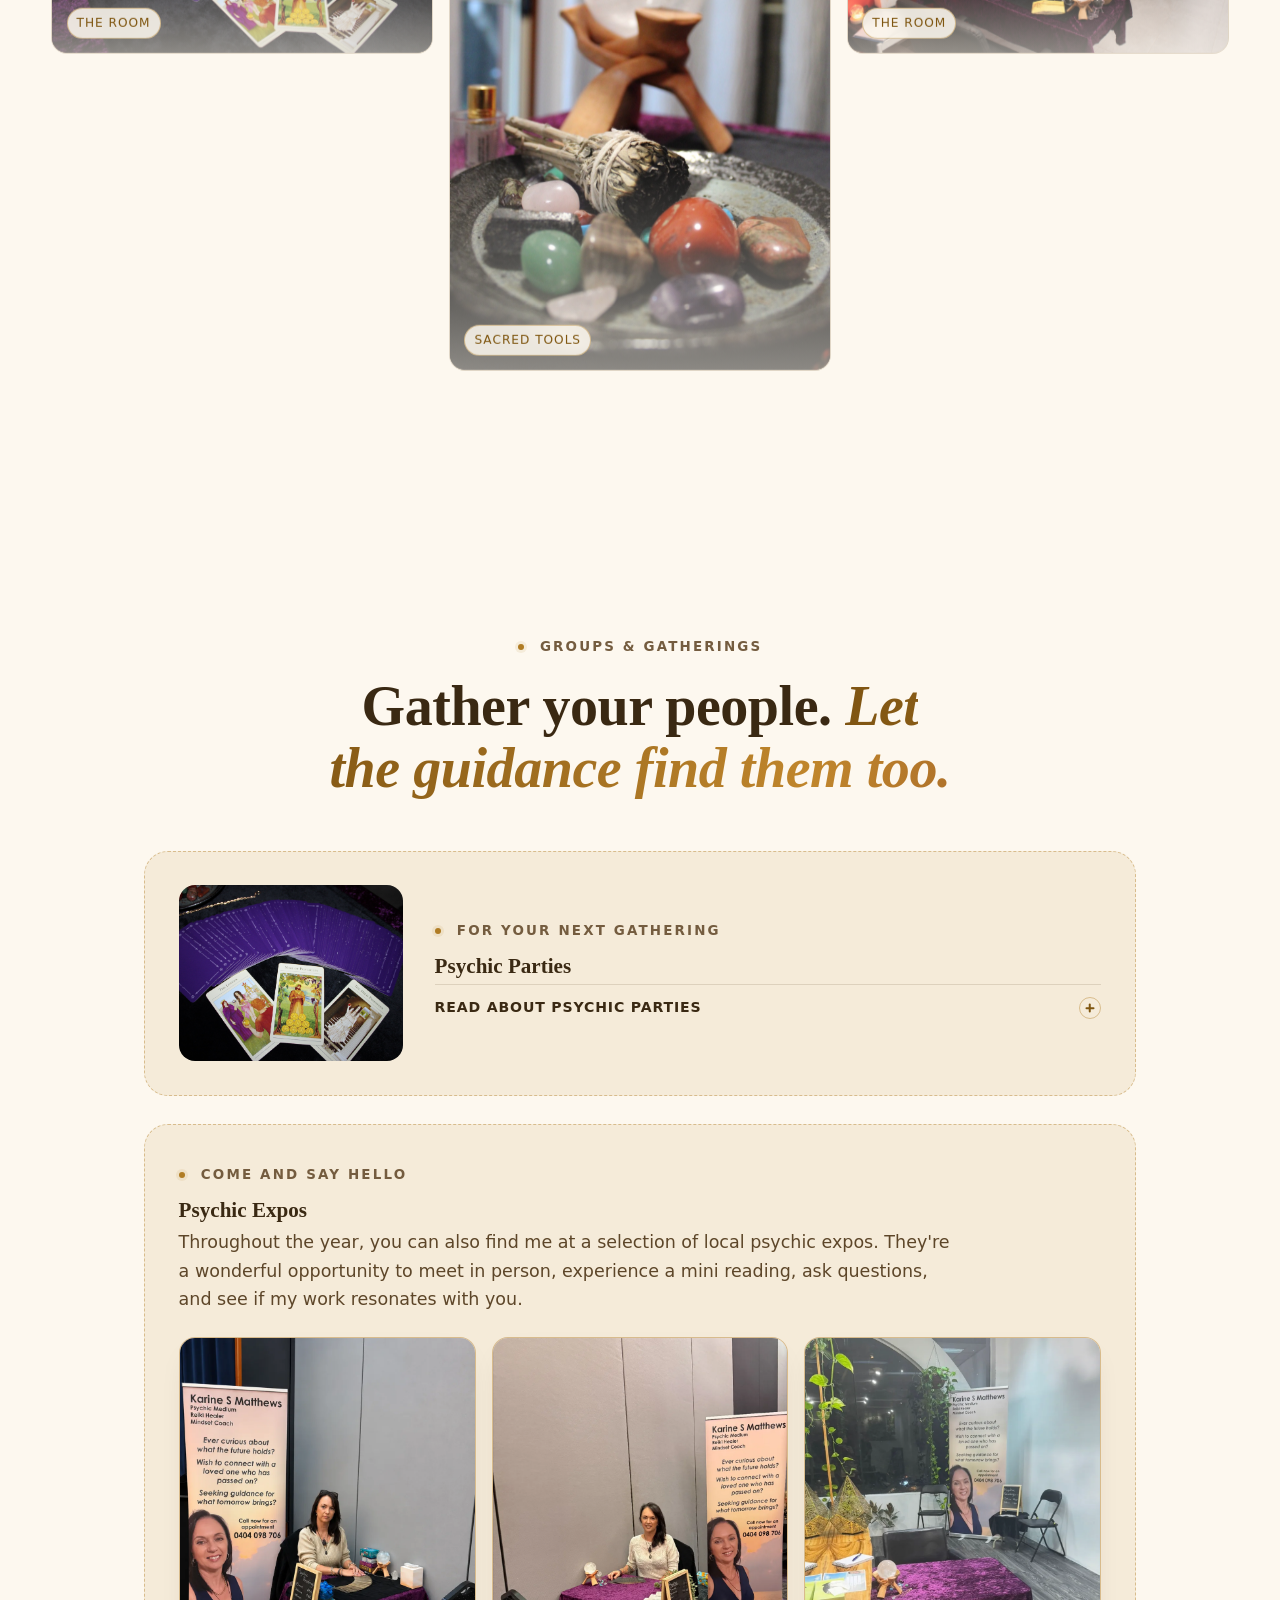
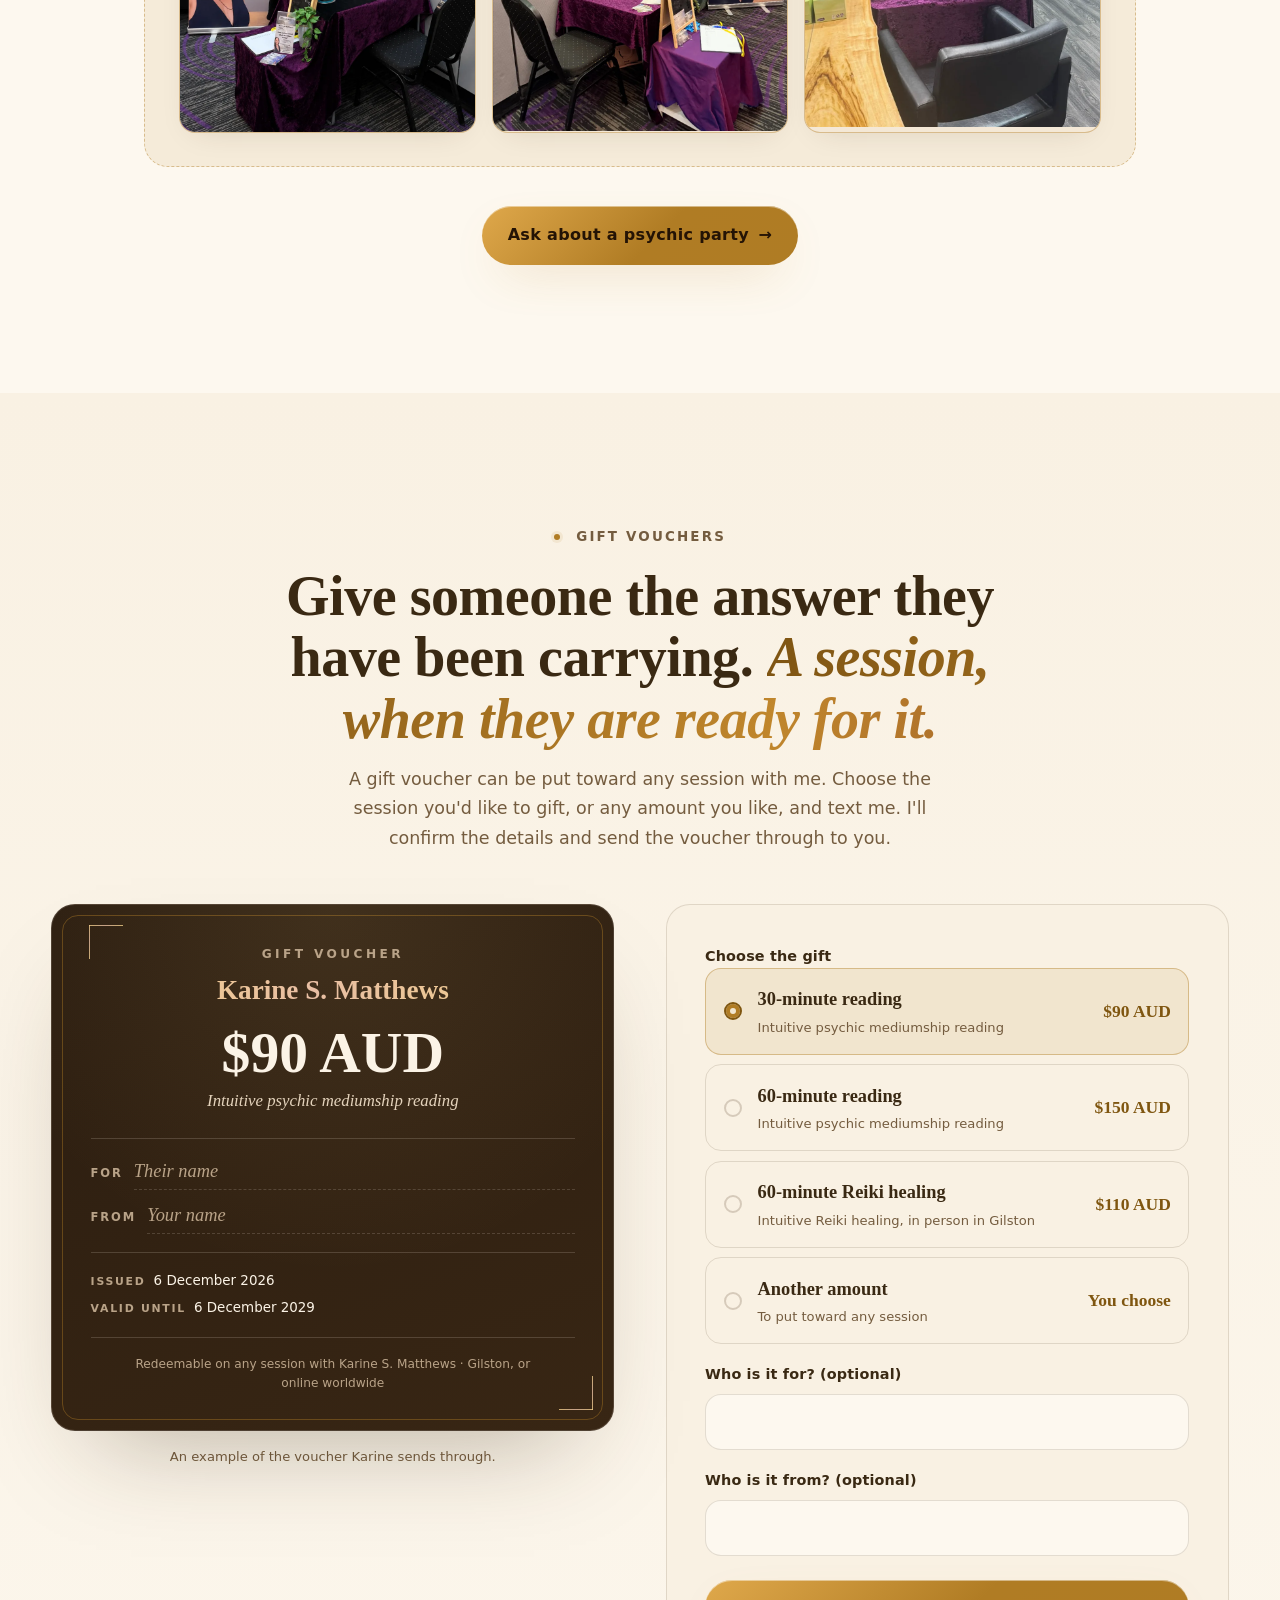
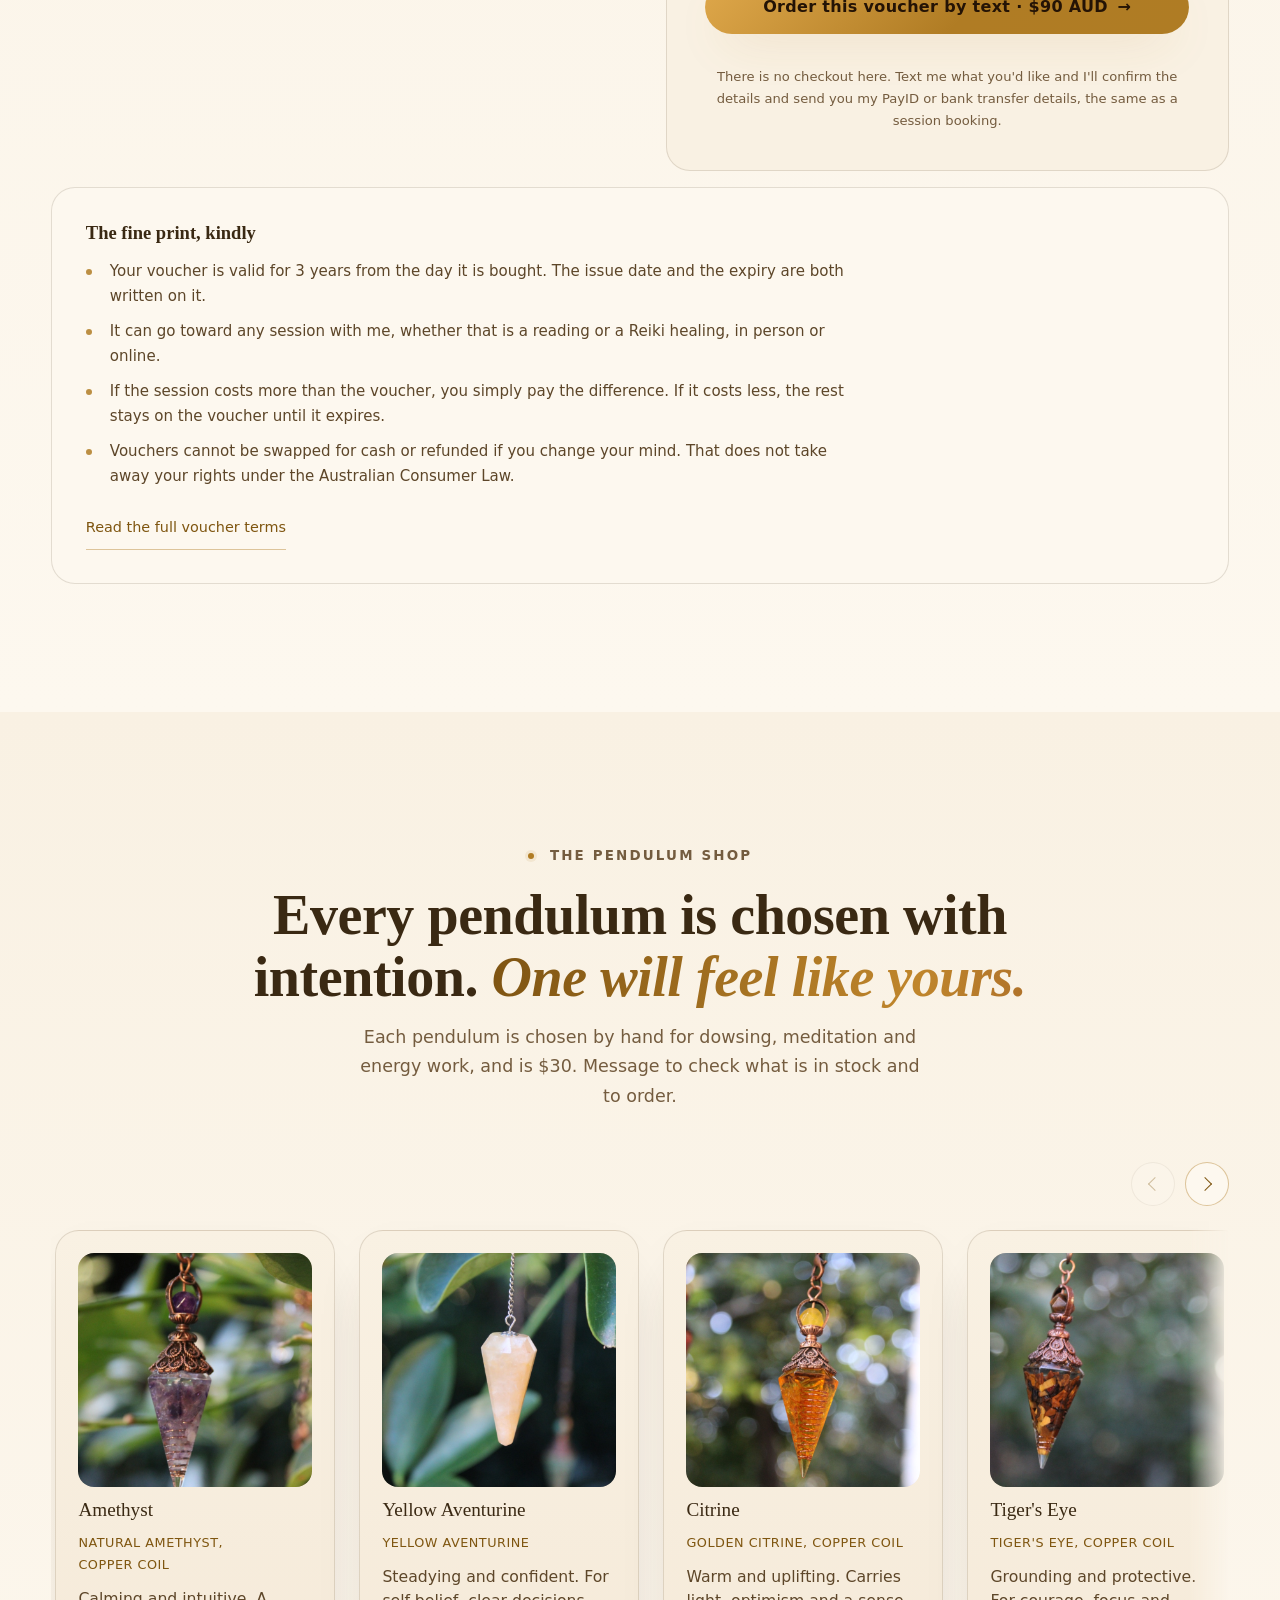
==== commit 4a628ab1: "Serve her own fonts, and let the stylesheet win the race The first text paint was waiting on fonts.g" ====
--- a/index.html
+++ b/index.html
@@ -26,13 +26,25 @@
   <meta name="twitter:card" content="summary_large_image">
 
   <!-- Fonts: Cormorant Garamond (serif display + emotional italics) + Jost (sans body/UI) -->
-  <link rel="preconnect" href="https://fonts.googleapis.com">
-  <link rel="preconnect" href="https://fonts.gstatic.com" crossorigin>
-  <link href="https://fonts.googleapis.com/css2?family=Cormorant+Garamond:ital,wght@0,400;0,500;0,600;1,400;1,500;1,600&family=Jost:wght@400;500;600;700&display=swap" rel="stylesheet">
-
+  <!-- Fonts are self-hosted. Identical files, weights, styles and font-display to what
+       the Google CDN served; only the latin and latin-ext subsets are kept.
+       Reason: the CDN stylesheet is render-blocking AND sits on a different origin,
+       which then points at a THIRD origin for the files. Measured on this page with a
+       3ms server response, that chain alone held the first text paint to 2028ms.
+       Same bytes, same look, served from here so nothing has to be negotiated first. -->
+  <style>
+  /* @font-face inlined rather than linked. A separate stylesheet for fonts is a
+     render-blocking round trip of its own: measured here it pushed the first text
+     paint OUT to 2372ms, worse than the Google CDN it replaced. Inlined there is no
+     request at all, so the browser knows about the faces the moment it reads the head.
+     assets/fonts/fonts.css is kept on disk as the readable source of these rules. */
+  @font-face{ font-family: 'Cormorant Garamond'; font-style: italic; font-weight: 400; font-display: swap; src: url(assets/fonts/cormorantgaramond-400-italic-latin-ext.woff2) format('woff2'); unicode-range: U+0100-02BA, U+02BD-02C5, U+02C7-02CC, U+02CE-02D7, U+02DD-02FF, U+0304, U+0308, U+0329, U+1D00-1DBF, U+1E00-1E9F, U+1EF2-1EFF, U+2020, U+20A0-20AB, U+20AD-20C0, U+2113, U+2C60-2C7F, U+A720-A7FF} @font-face{ font-family: 'Cormorant Garamond'; font-style: italic; font-weight: 400; font-display: swap; src: url(assets/fonts/cormorantgaramond-400-italic-latin.woff2) format('woff2'); unicode-range: U+0000-00FF, U+0131, U+0152-0153, U+02BB-02BC, U+02C6, U+02DA, U+02DC, U+0304, U+0308, U+0329, U+2000-206F, U+20AC, U+2122, U+2191, U+2193, U+2212, U+2215, U+FEFF, U+FFFD} @font-face{ font-family: 'Cormorant Garamond'; font-style: italic; font-weight: 500; font-display: swap; src: url(assets/fonts/cormorantgaramond-500-italic-latin-ext.woff2) format('woff2'); unicode-range: U+0100-02BA, U+02BD-02C5, U+02C7-02CC, U+02CE-02D7, U+02DD-02FF, U+0304, U+0308, U+0329, U+1D00-1DBF, U+1E00-1E9F, U+1EF2-1EFF, U+2020, U+20A0-20AB, U+20AD-20C0, U+2113, U+2C60-2C7F, U+A720-A7FF} @font-face{ font-family: 'Cormorant Garamond'; font-style: italic; font-weight: 500; font-display: swap; src: url(assets/fonts/cormorantgaramond-500-italic-latin.woff2) format('woff2'); unicode-range: U+0000-00FF, U+0131, U+0152-0153, U+02BB-02BC, U+02C6, U+02DA, U+02DC, U+0304, U+0308, U+0329, U+2000-206F, U+20AC, U+2122, U+2191, U+2193, U+2212, U+2215, U+FEFF, U+FFFD} @font-face{ font-family: 'Cormorant Garamond'; font-style: italic; font-weight: 600; font-display: swap; src: url(assets/fonts/cormorantgaramond-600-italic-latin-ext.woff2) format('woff2'); unicode-range: U+0100-02BA, U+02BD-02C5, U+02C7-02CC, U+02CE-02D7, U+02DD-02FF, U+0304, U+0308, U+0329, U+1D00-1DBF, U+1E00-1E9F, U+1EF2-1EFF, U+2020, U+20A0-20AB, U+20AD-20C0, U+2113, U+2C60-2C7F, U+A720-A7FF} @font-face{ font-family: 'Cormorant Garamond'; font-style: italic; font-weight: 600; font-display: swap; src: url(assets/fonts/cormorantgaramond-600-italic-latin.woff2) format('woff2'); unicode-range: U+0000-00FF, U+0131, U+0152-0153, U+02BB-02BC, U+02C6, U+02DA, U+02DC, U+0304, U+0308, U+0329, U+2000-206F, U+20AC, U+2122, U+2191, U+2193, U+2212, U+2215, U+FEFF, U+FFFD} @font-face{ font-family: 'Cormorant Garamond'; font-style: normal; font-weight: 400; font-display: swap; src: url(assets/fonts/cormorantgaramond-400-normal-latin-ext.woff2) format('woff2'); unicode-range: U+0100-02BA, U+02BD-02C5, U+02C7-02CC, U+02CE-02D7, U+02DD-02FF, U+0304, U+0308, U+0329, U+1D00-1DBF, U+1E00-1E9F, U+1EF2-1EFF, U+2020, U+20A0-20AB, U+20AD-20C0, U+2113, U+2C60-2C7F, U+A720-A7FF} @font-face{ font-family: 'Cormorant Garamond'; font-style: normal; font-weight: 400; font-display: swap; src: url(assets/fonts/cormorantgaramond-400-normal-latin.woff2) format('woff2'); unicode-range: U+0000-00FF, U+0131, U+0152-0153, U+02BB-02BC, U+02C6, U+02DA, U+02DC, U+0304, U+0308, U+0329, U+2000-206F, U+20AC, U+2122, U+2191, U+2193, U+2212, U+2215, U+FEFF, U+FFFD} @font-face{ font-family: 'Cormorant Garamond'; font-style: normal; font-weight: 500; font-display: swap; src: url(assets/fonts/cormorantgaramond-500-normal-latin-ext.woff2) format('woff2'); unicode-range: U+0100-02BA, U+02BD-02C5, U+02C7-02CC, U+02CE-02D7, U+02DD-02FF, U+0304, U+0308, U+0329, U+1D00-1DBF, U+1E00-1E9F, U+1EF2-1EFF, U+2020, U+20A0-20AB, U+20AD-20C0, U+2113, U+2C60-2C7F, U+A720-A7FF} @font-face{ font-family: 'Cormorant Garamond'; font-style: normal; font-weight: 500; font-display: swap; src: url(assets/fonts/cormorantgaramond-500-normal-latin.woff2) format('woff2'); unicode-range: U+0000-00FF, U+0131, U+0152-0153, U+02BB-02BC, U+02C6, U+02DA, U+02DC, U+0304, U+0308, U+0329, U+2000-206F, U+20AC, U+2122, U+2191, U+2193, U+2212, U+2215, U+FEFF, U+FFFD} @font-face{ font-family: 'Cormorant Garamond'; font-style: normal; font-weight: 600; font-display: swap; src: url(assets/fonts/cormorantgaramond-600-normal-latin-ext.woff2) format('woff2'); unicode-range: U+0100-02BA, U+02BD-02C5, U+02C7-02CC, U+02CE-02D7, U+02DD-02FF, U+0304, U+0308, U+0329, U+1D00-1DBF, U+1E00-1E9F, U+1EF2-1EFF, U+2020, U+20A0-20AB, U+20AD-20C0, U+2113, U+2C60-2C7F, U+A720-A7FF} @font-face{ font-family: 'Cormorant Garamond'; font-style: normal; font-weight: 600; font-display: swap; src: url(assets/fonts/cormorantgaramond-600-normal-latin.woff2) format('woff2'); unicode-range: U+0000-00FF, U+0131, U+0152-0153, U+02BB-02BC, U+02C6, U+02DA, U+02DC, U+0304, U+0308, U+0329, U+2000-206F, U+20AC, U+2122, U+2191, U+2193, U+2212, U+2215, U+FEFF, U+FFFD} @font-face{ font-family: 'Jost'; font-style: normal; font-weight: 400; font-display: swap; src: url(assets/fonts/jost-400-normal-latin-ext.woff2) format('woff2'); unicode-range: U+0100-02BA, U+02BD-02C5, U+02C7-02CC, U+02CE-02D7, U+02DD-02FF, U+0304, U+0308, U+0329, U+1D00-1DBF, U+1E00-1E9F, U+1EF2-1EFF, U+2020, U+20A0-20AB, U+20AD-20C0, U+2113, U+2C60-2C7F, U+A720-A7FF} @font-face{ font-family: 'Jost'; font-style: normal; font-weight: 400; font-display: swap; src: url(assets/fonts/jost-400-normal-latin.woff2) format('woff2'); unicode-range: U+0000-00FF, U+0131, U+0152-0153, U+02BB-02BC, U+02C6, U+02DA, U+02DC, U+0304, U+0308, U+0329, U+2000-206F, U+20AC, U+2122, U+2191, U+2193, U+2212, U+2215, U+FEFF, U+FFFD} @font-face{ font-family: 'Jost'; font-style: normal; font-weight: 500; font-display: swap; src: url(assets/fonts/jost-500-normal-latin-ext.woff2) format('woff2'); unicode-range: U+0100-02BA, U+02BD-02C5, U+02C7-02CC, U+02CE-02D7, U+02DD-02FF, U+0304, U+0308, U+0329, U+1D00-1DBF, U+1E00-1E9F, U+1EF2-1EFF, U+2020, U+20A0-20AB, U+20AD-20C0, U+2113, U+2C60-2C7F, U+A720-A7FF} @font-face{ font-family: 'Jost'; font-style: normal; font-weight: 500; font-display: swap; src: url(assets/fonts/jost-500-normal-latin.woff2) format('woff2'); unicode-range: U+0000-00FF, U+0131, U+0152-0153, U+02BB-02BC, U+02C6, U+02DA, U+02DC, U+0304, U+0308, U+0329, U+2000-206F, U+20AC, U+2122, U+2191, U+2193, U+2212, U+2215, U+FEFF, U+FFFD} @font-face{ font-family: 'Jost'; font-style: normal; font-weight: 600; font-display: swap; src: url(assets/fonts/jost-600-normal-latin-ext.woff2) format('woff2'); unicode-range: U+0100-02BA, U+02BD-02C5, U+02C7-02CC, U+02CE-02D7, U+02DD-02FF, U+0304, U+0308, U+0329, U+1D00-1DBF, U+1E00-1E9F, U+1EF2-1EFF, U+2020, U+20A0-20AB, U+20AD-20C0, U+2113, U+2C60-2C7F, U+A720-A7FF} @font-face{ font-family: 'Jost'; font-style: normal; font-weight: 600; font-display: swap; src: url(assets/fonts/jost-600-normal-latin.woff2) format('woff2'); unicode-range: U+0000-00FF, U+0131, U+0152-0153, U+02BB-02BC, U+02C6, U+02DA, U+02DC, U+0304, U+0308, U+0329, U+2000-206F, U+20AC, U+2122, U+2191, U+2193, U+2212, U+2215, U+FEFF, U+FFFD} @font-face{ font-family: 'Jost'; font-style: normal; font-weight: 700; font-display: swap; src: url(assets/fonts/jost-700-normal-latin-ext.woff2) format('woff2'); unicode-range: U+0100-02BA, U+02BD-02C5, U+02C7-02CC, U+02CE-02D7, U+02DD-02FF, U+0304, U+0308, U+0329, U+1D00-1DBF, U+1E00-1E9F, U+1EF2-1EFF, U+2020, U+20A0-20AB, U+20AD-20C0, U+2113, U+2C60-2C7F, U+A720-A7FF} @font-face{ font-family: 'Jost'; font-style: normal; font-weight: 700; font-display: swap; src: url(assets/fonts/jost-700-normal-latin.woff2) format('woff2'); unicode-range: U+0000-00FF, U+0131, U+0152-0153, U+02BB-02BC, U+02C6, U+02DA, U+02DC, U+0304, U+0308, U+0329, U+2000-206F, U+20AC, U+2122, U+2191, U+2193, U+2212, U+2215, U+FEFF, U+FFFD}
+  </style>
   <!-- Favicon — crescent moon in candlelight gold on a deep warm field -->
   <link rel="icon" href="data:image/svg+xml,%3Csvg xmlns='http://www.w3.org/2000/svg' viewBox='0 0 32 32'%3E%3Crect width='32' height='32' rx='8' fill='%232B1D10'/%3E%3Cpath d='M20.5 21a7 7 0 1 1-4.2-12.9 8 8 0 1 0 4.2 12.9z' fill='%23E8C583'/%3E%3Ccircle cx='22' cy='10' r='1.3' fill='%23C0764E'/%3E%3C/svg%3E">
-  <link rel="stylesheet" href="styles.css">
+  <!-- fetchpriority high: this stylesheet is what the first text paint waits on, and it
+       was arriving last behind three animation libraries on a slow connection. -->
+  <link rel="stylesheet" href="styles.css" fetchpriority="high">
 </head>
 <body>
 
@@ -594,9 +606,9 @@
   <script type="application/ld+json" id="ldSchema"></script>
 
   <!-- Vendor -->
-  <script src="vendor/lenis.min.js"></script>
-  <script src="vendor/gsap.min.js"></script>
-  <script src="vendor/ScrollTrigger.min.js"></script>
+  <script defer src="vendor/lenis.min.js"></script>
+  <script defer src="vendor/gsap.min.js"></script>
+  <script defer src="vendor/ScrollTrigger.min.js"></script>
 
   <!-- App -->
   <script defer src="analytics.js"></script>
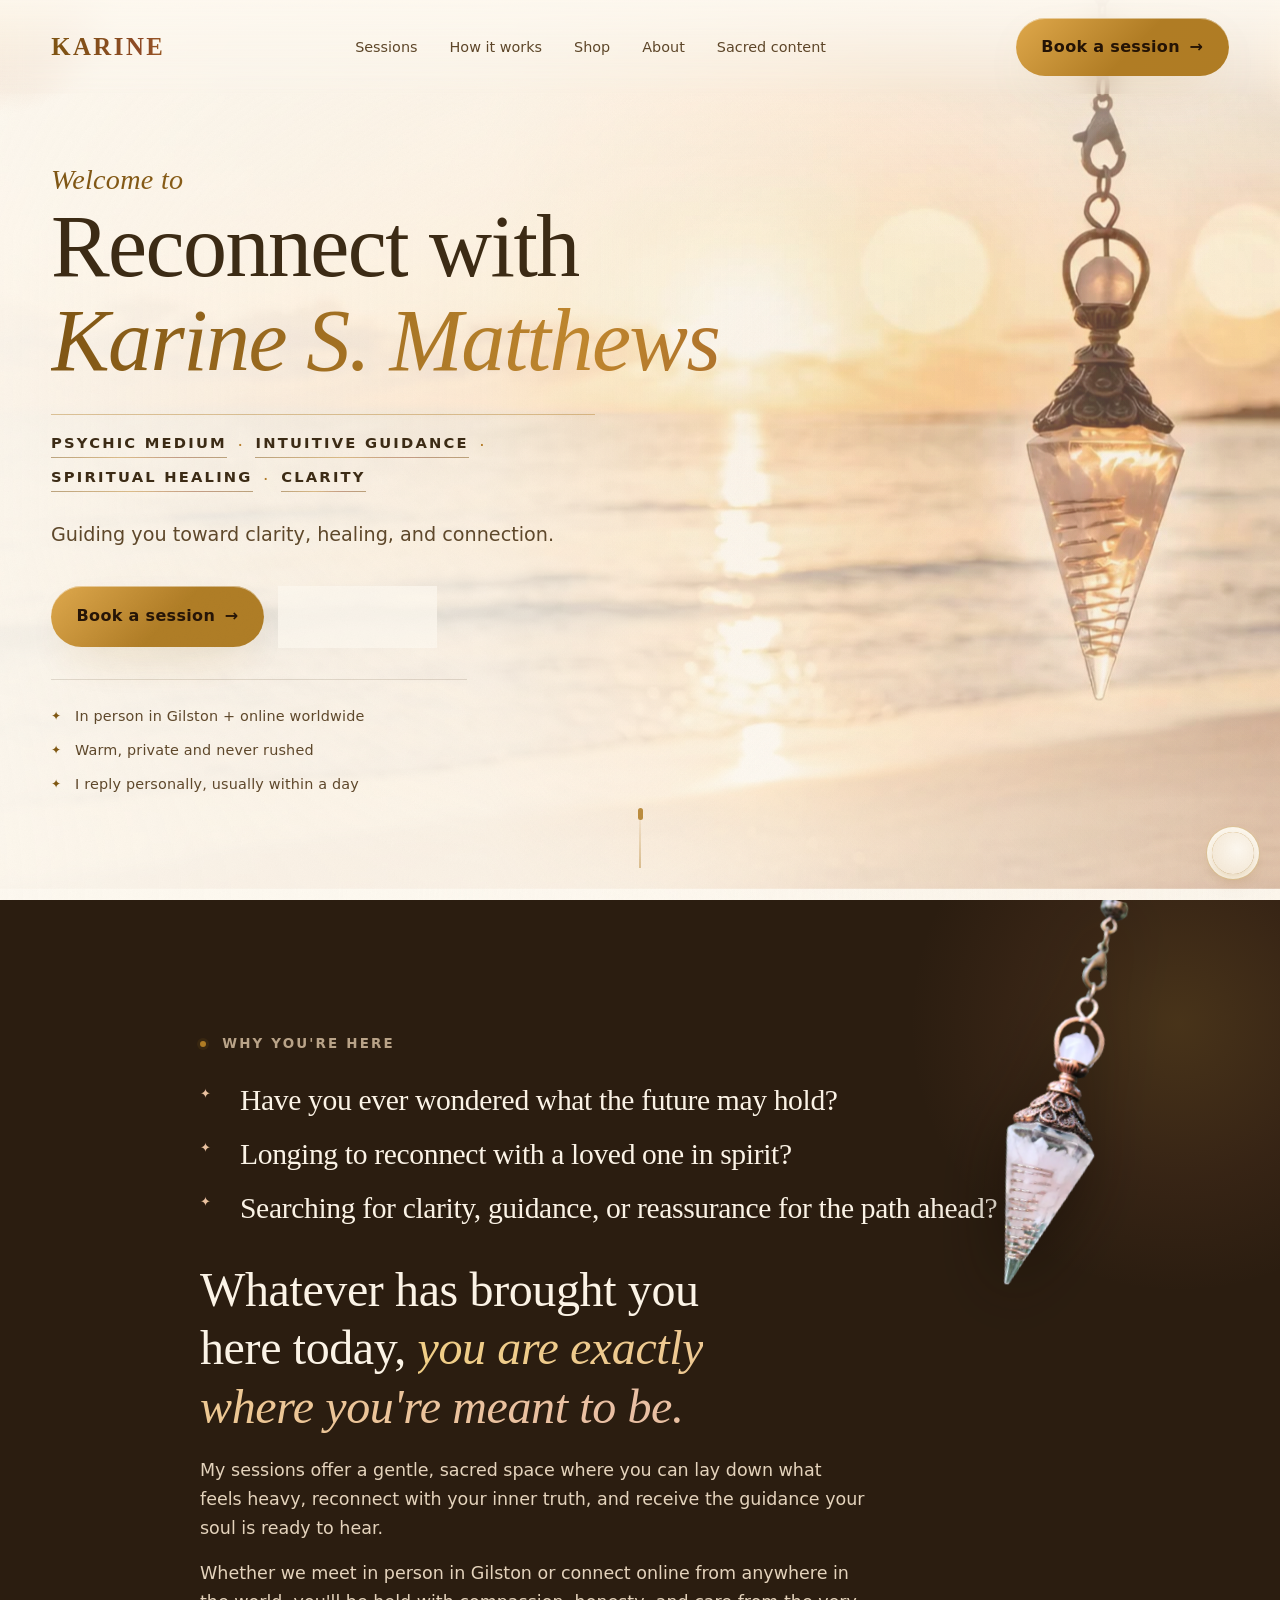
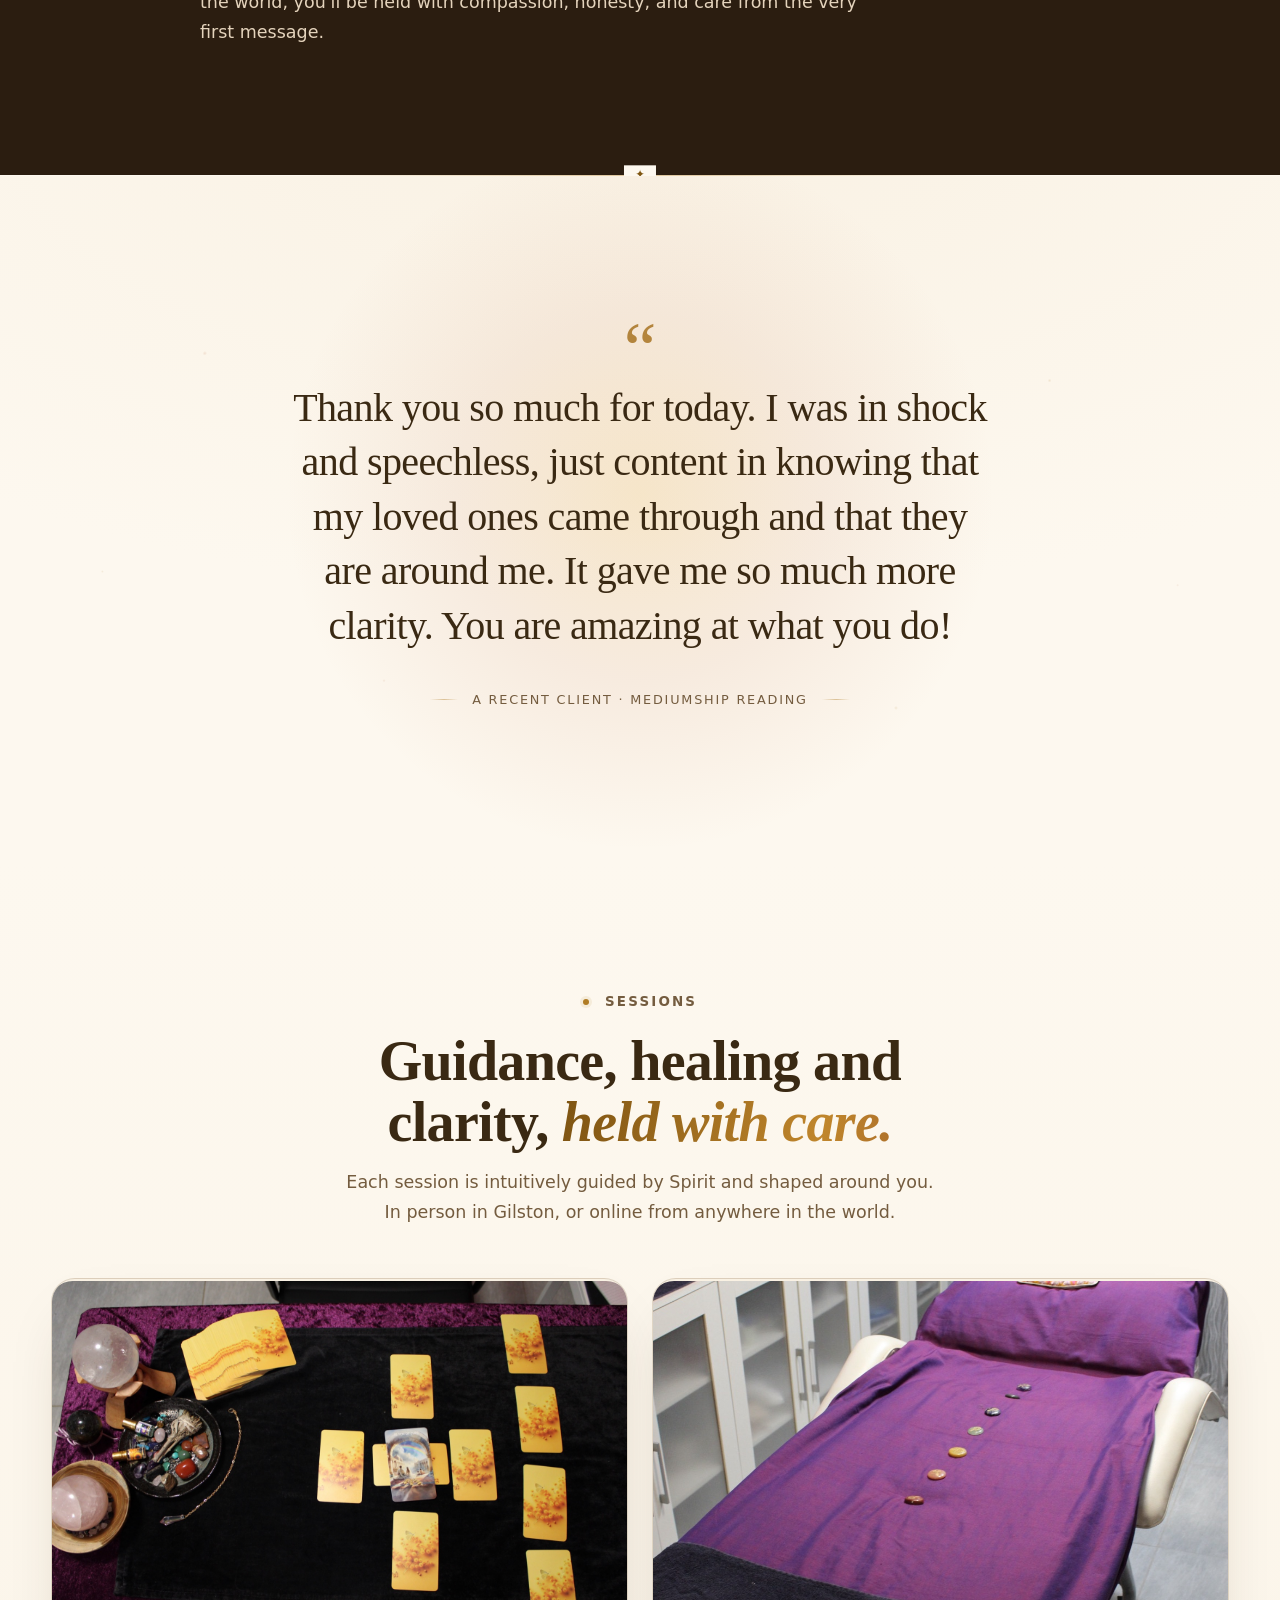
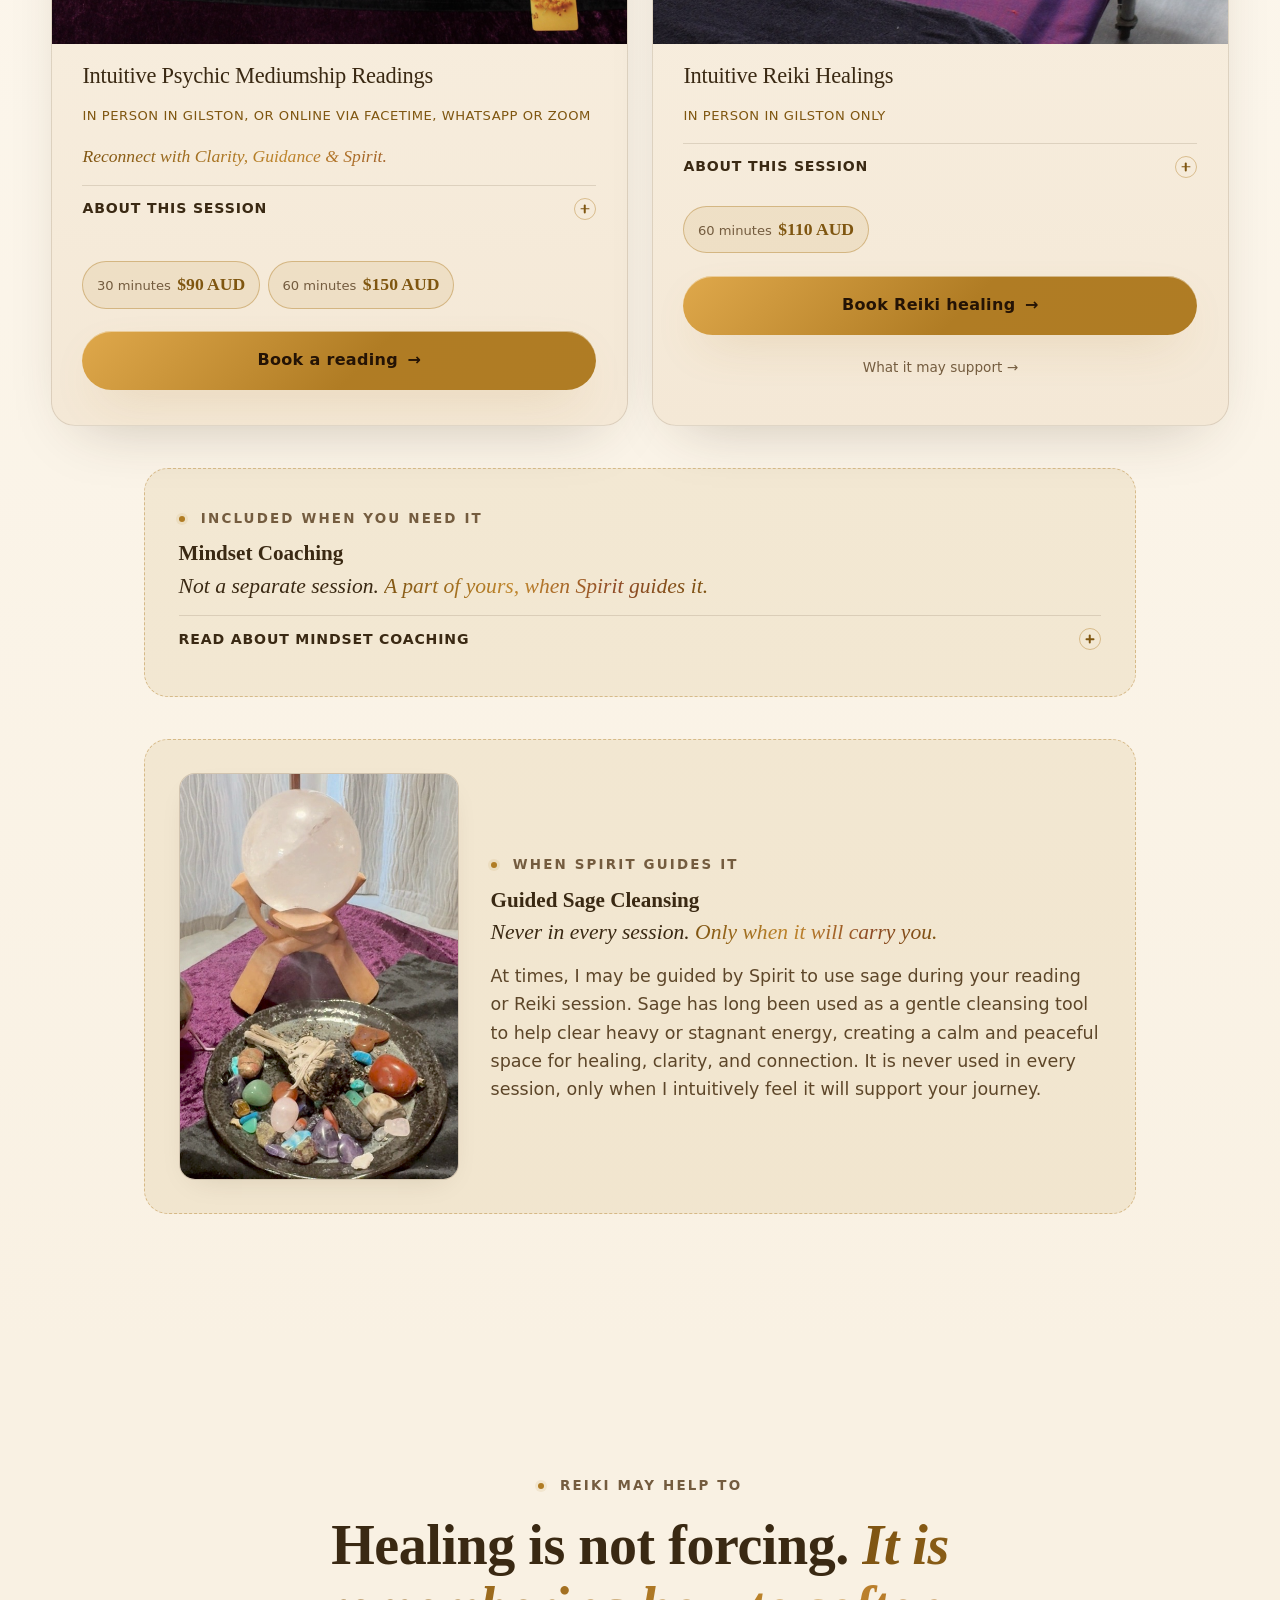
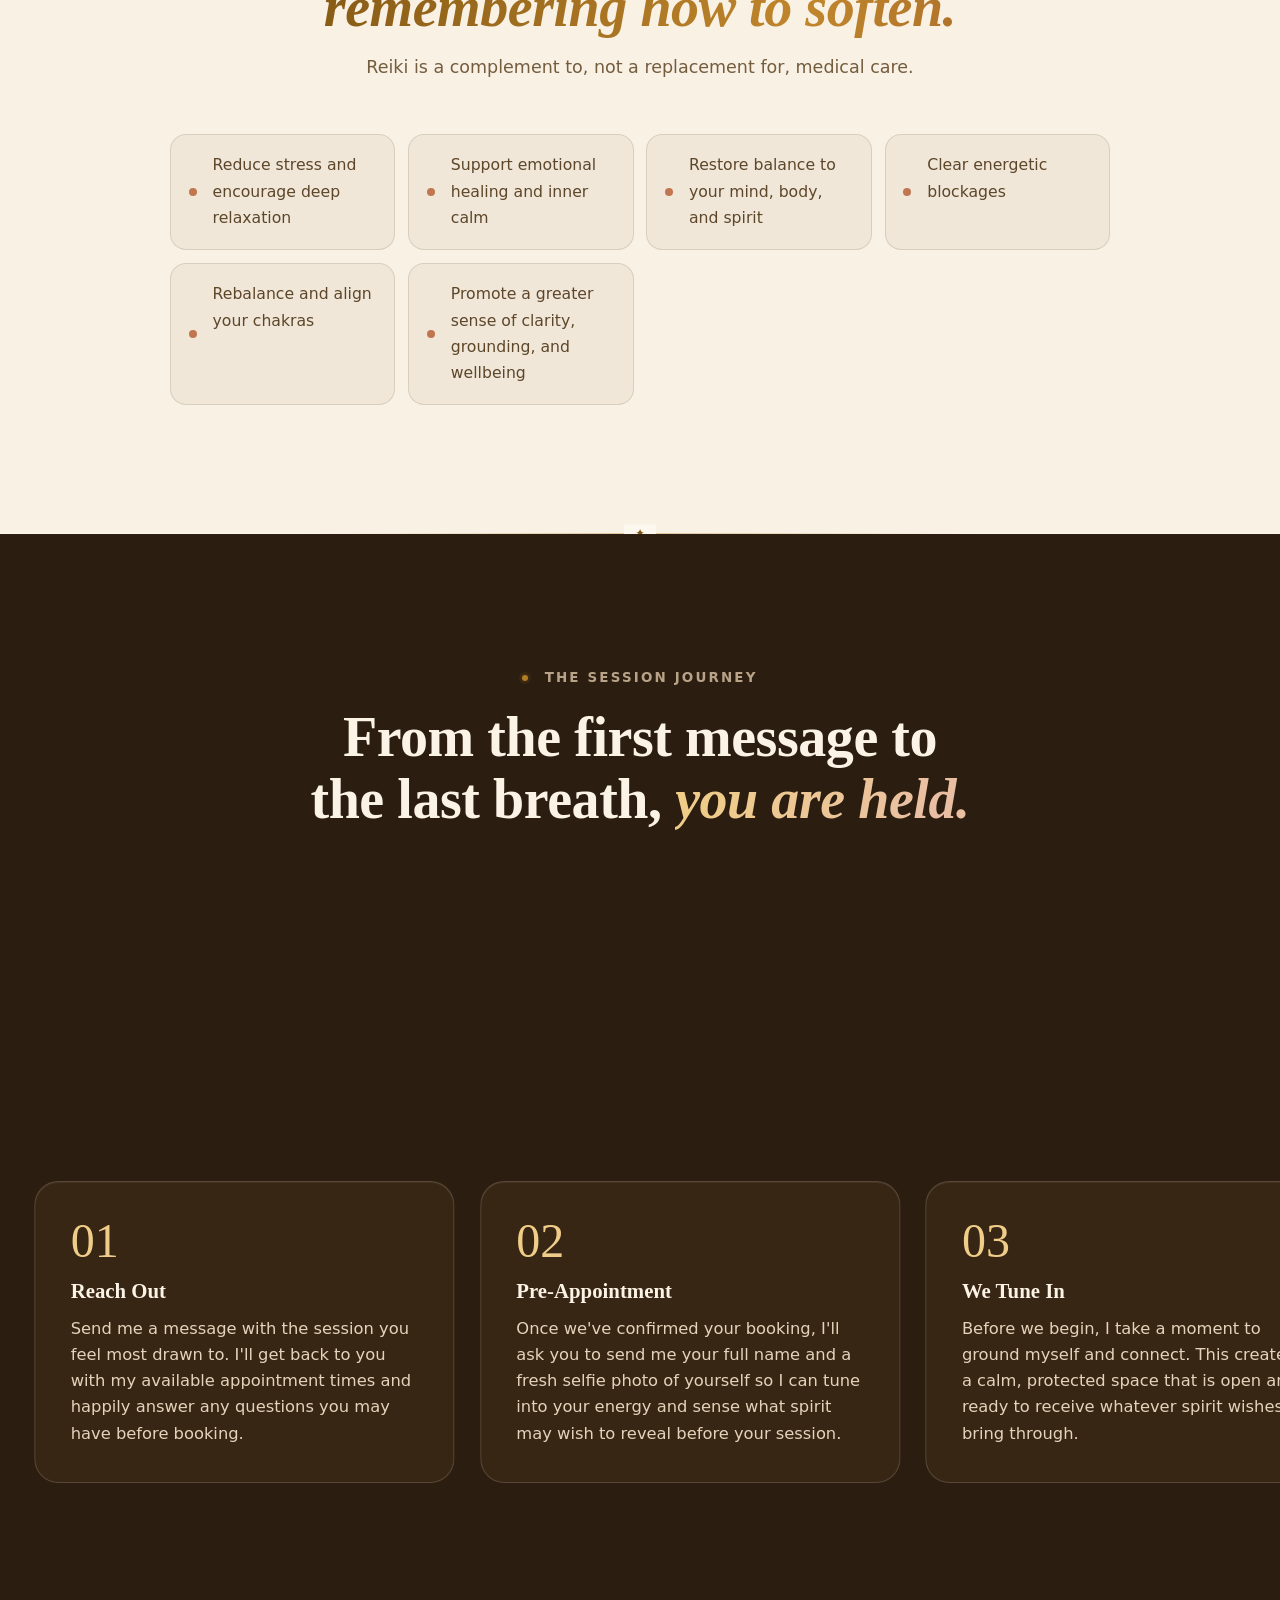
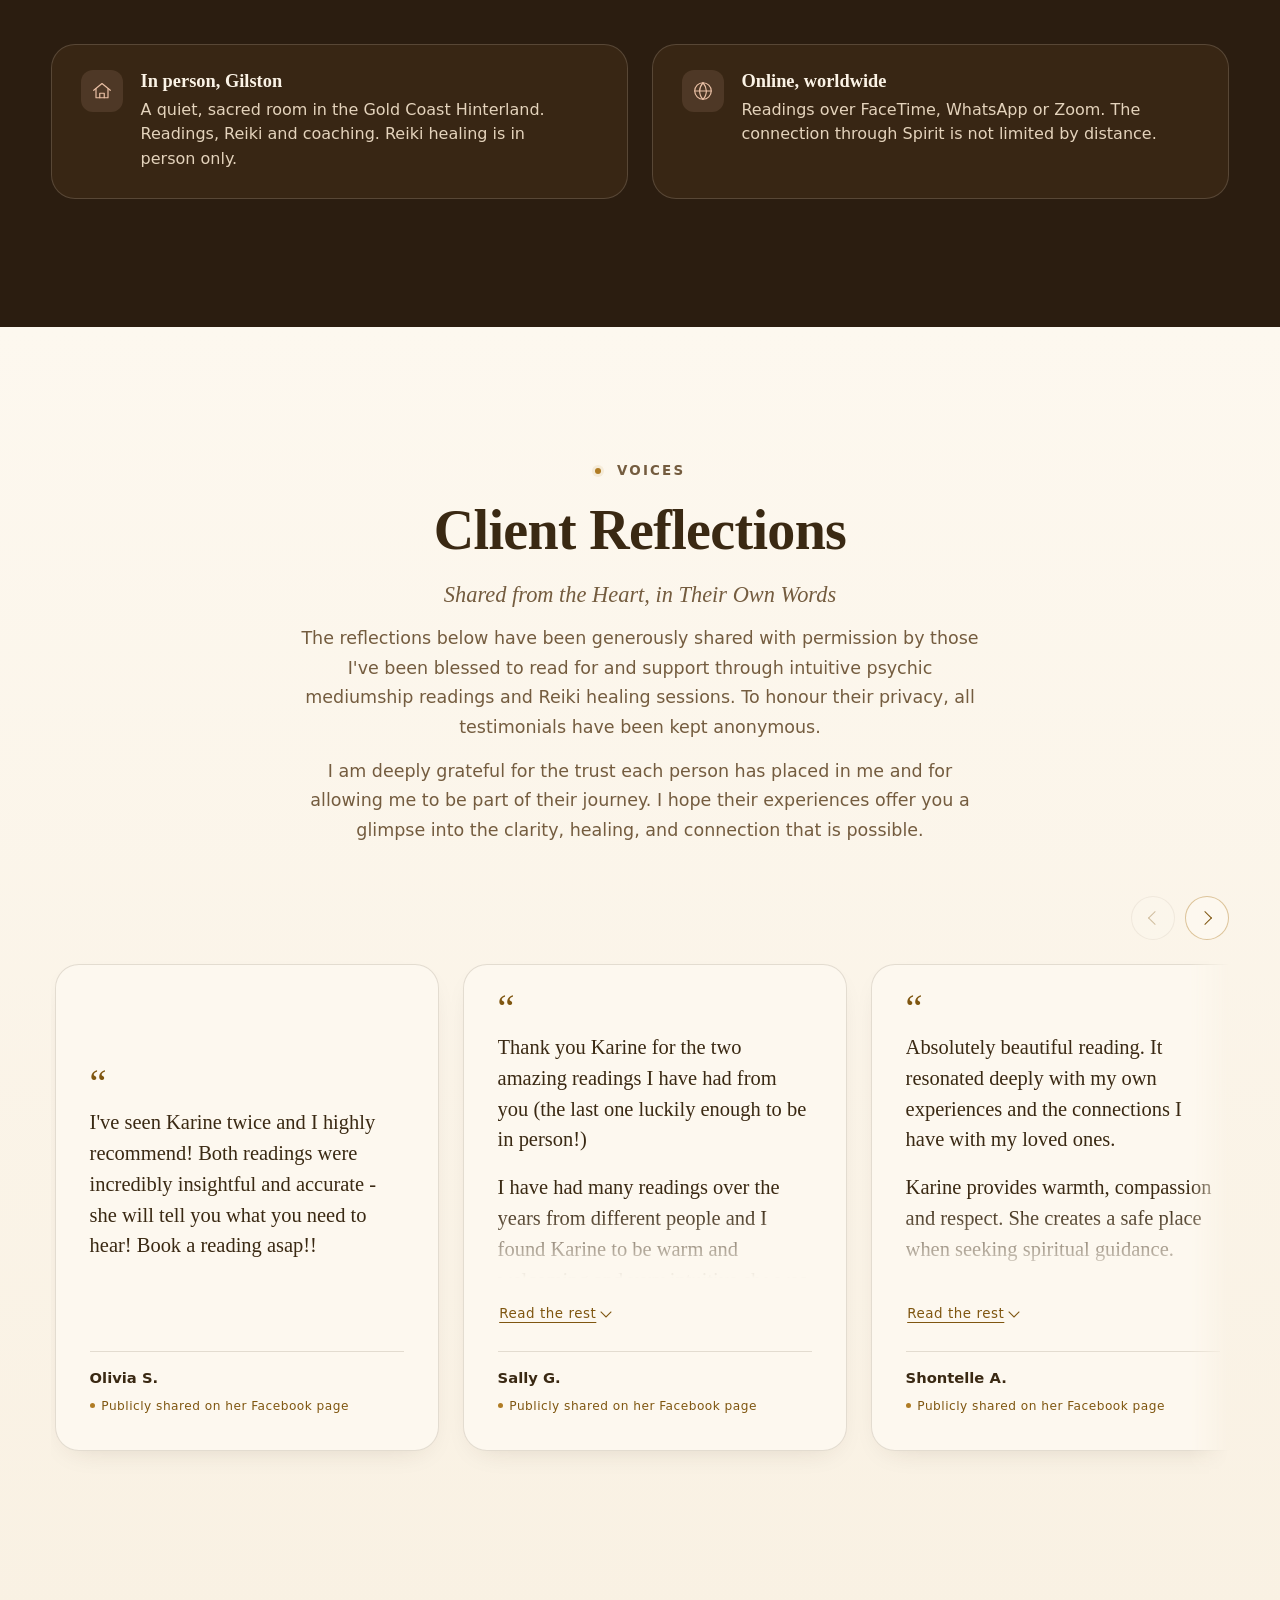
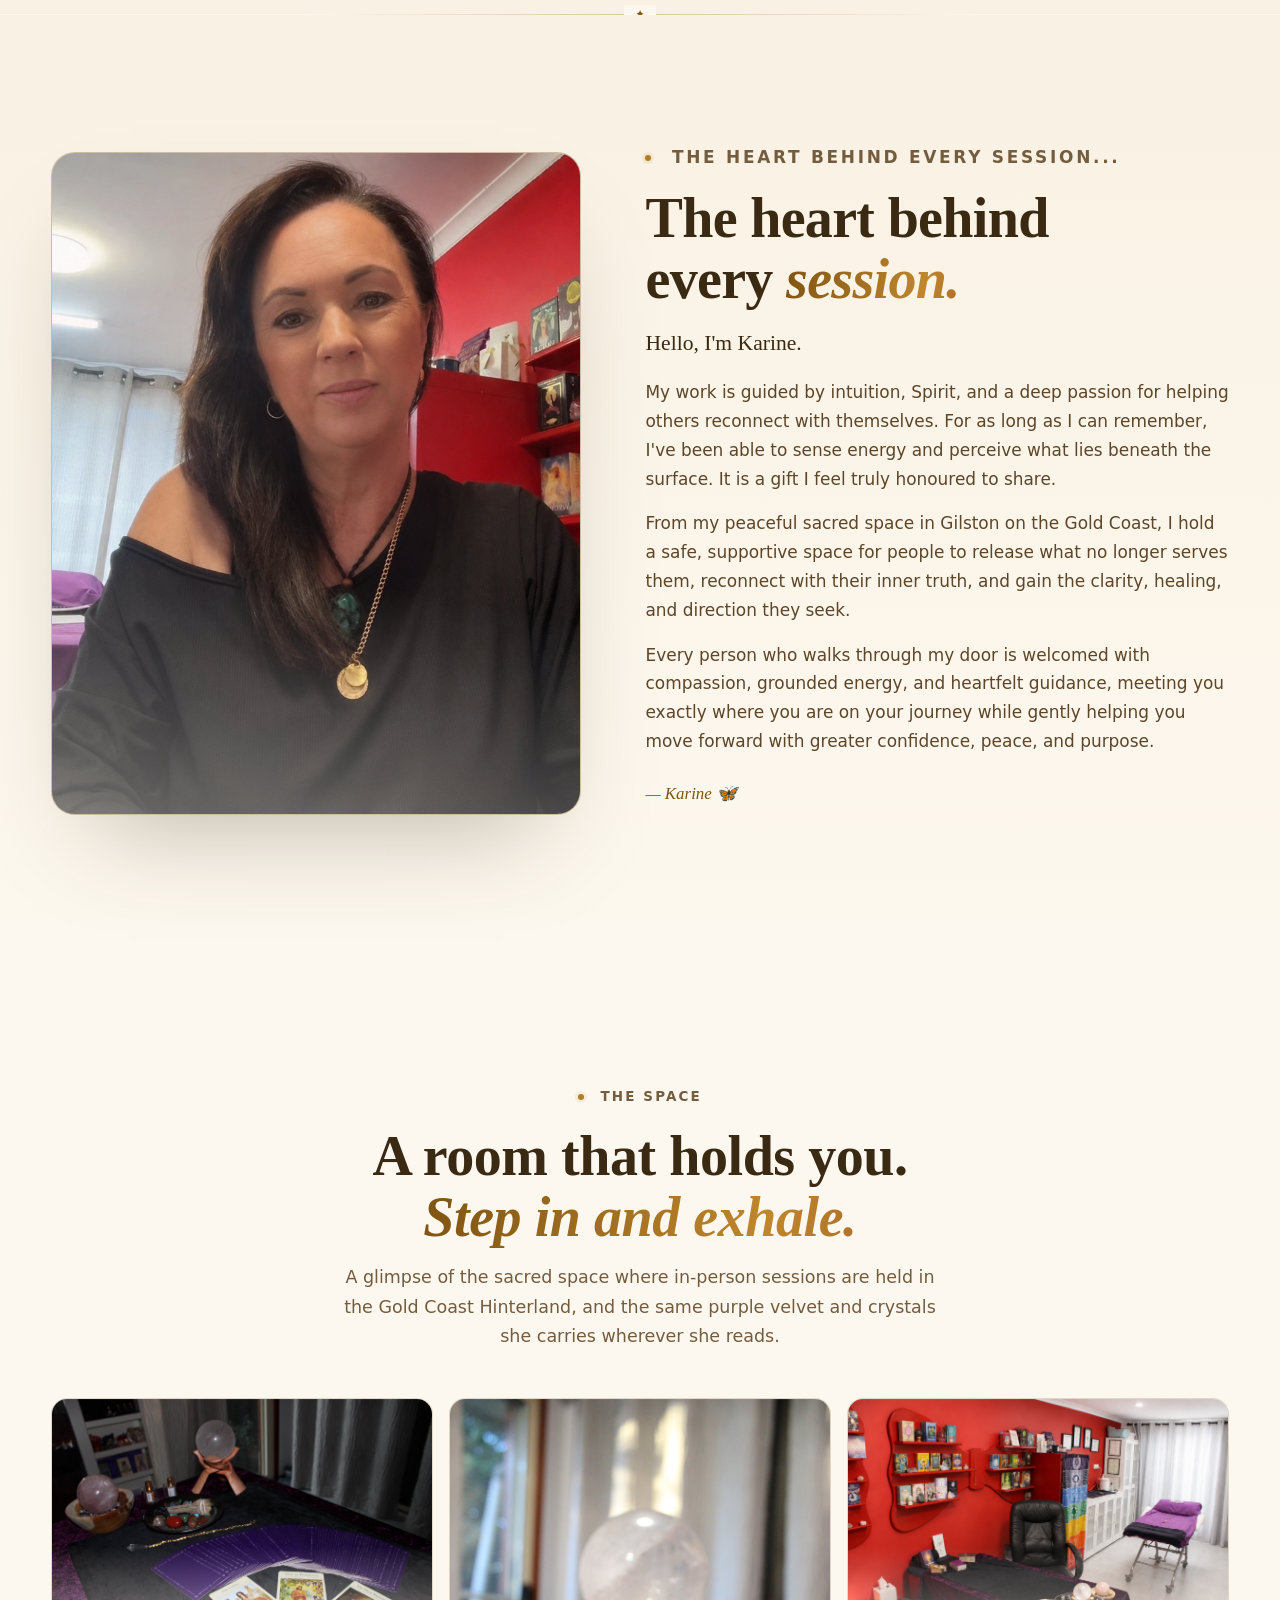
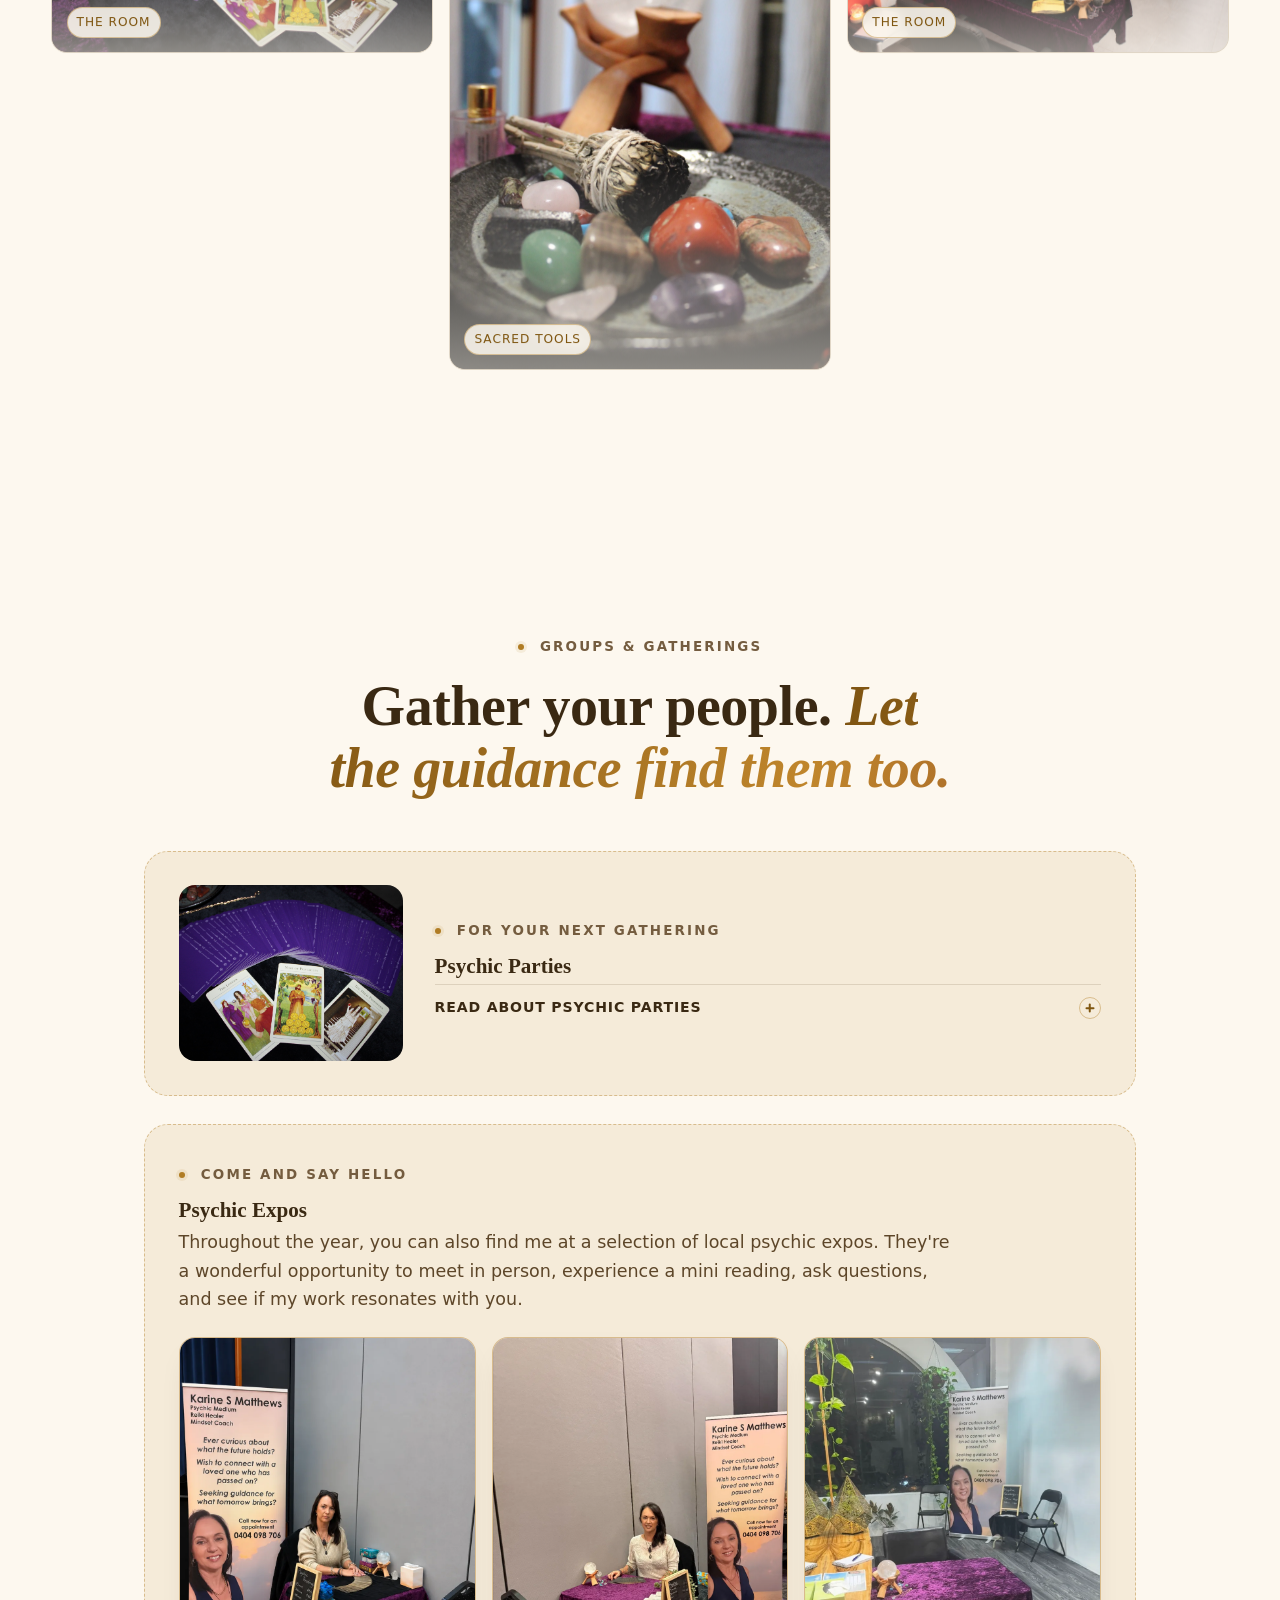
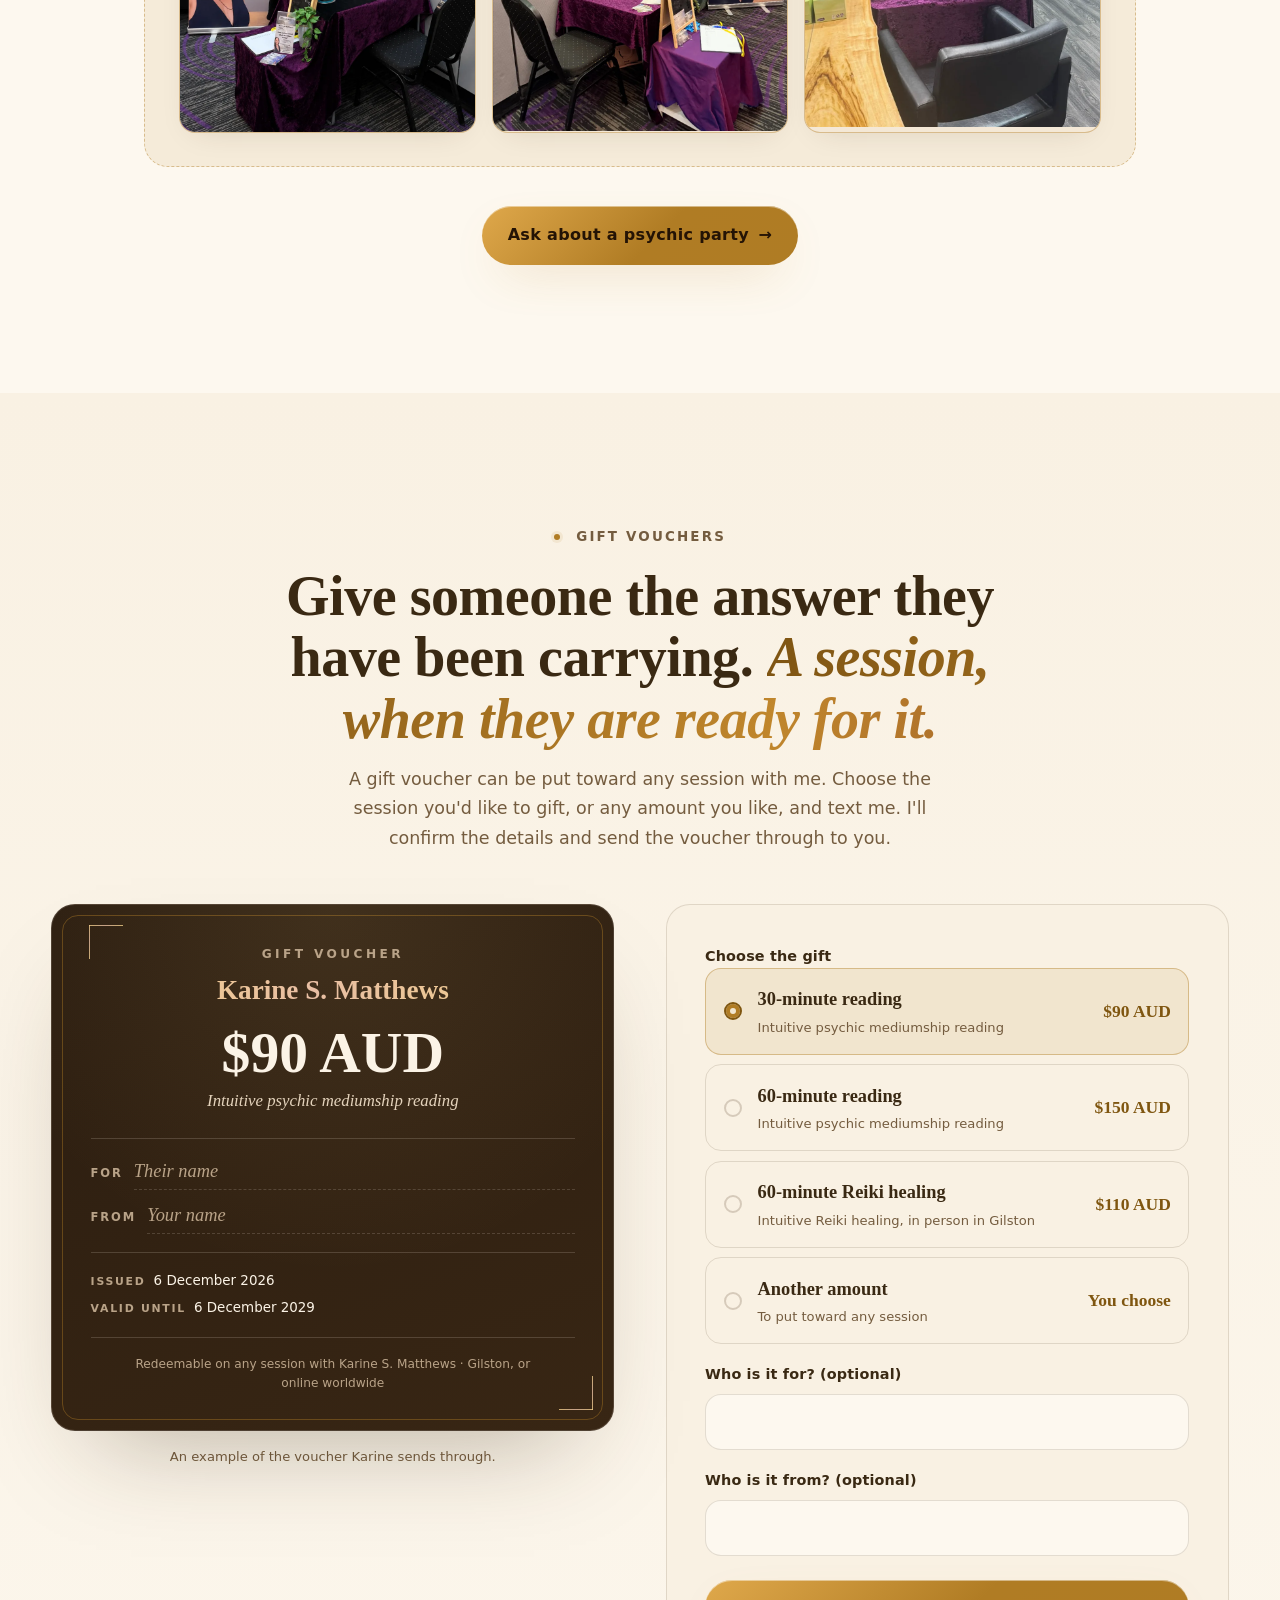
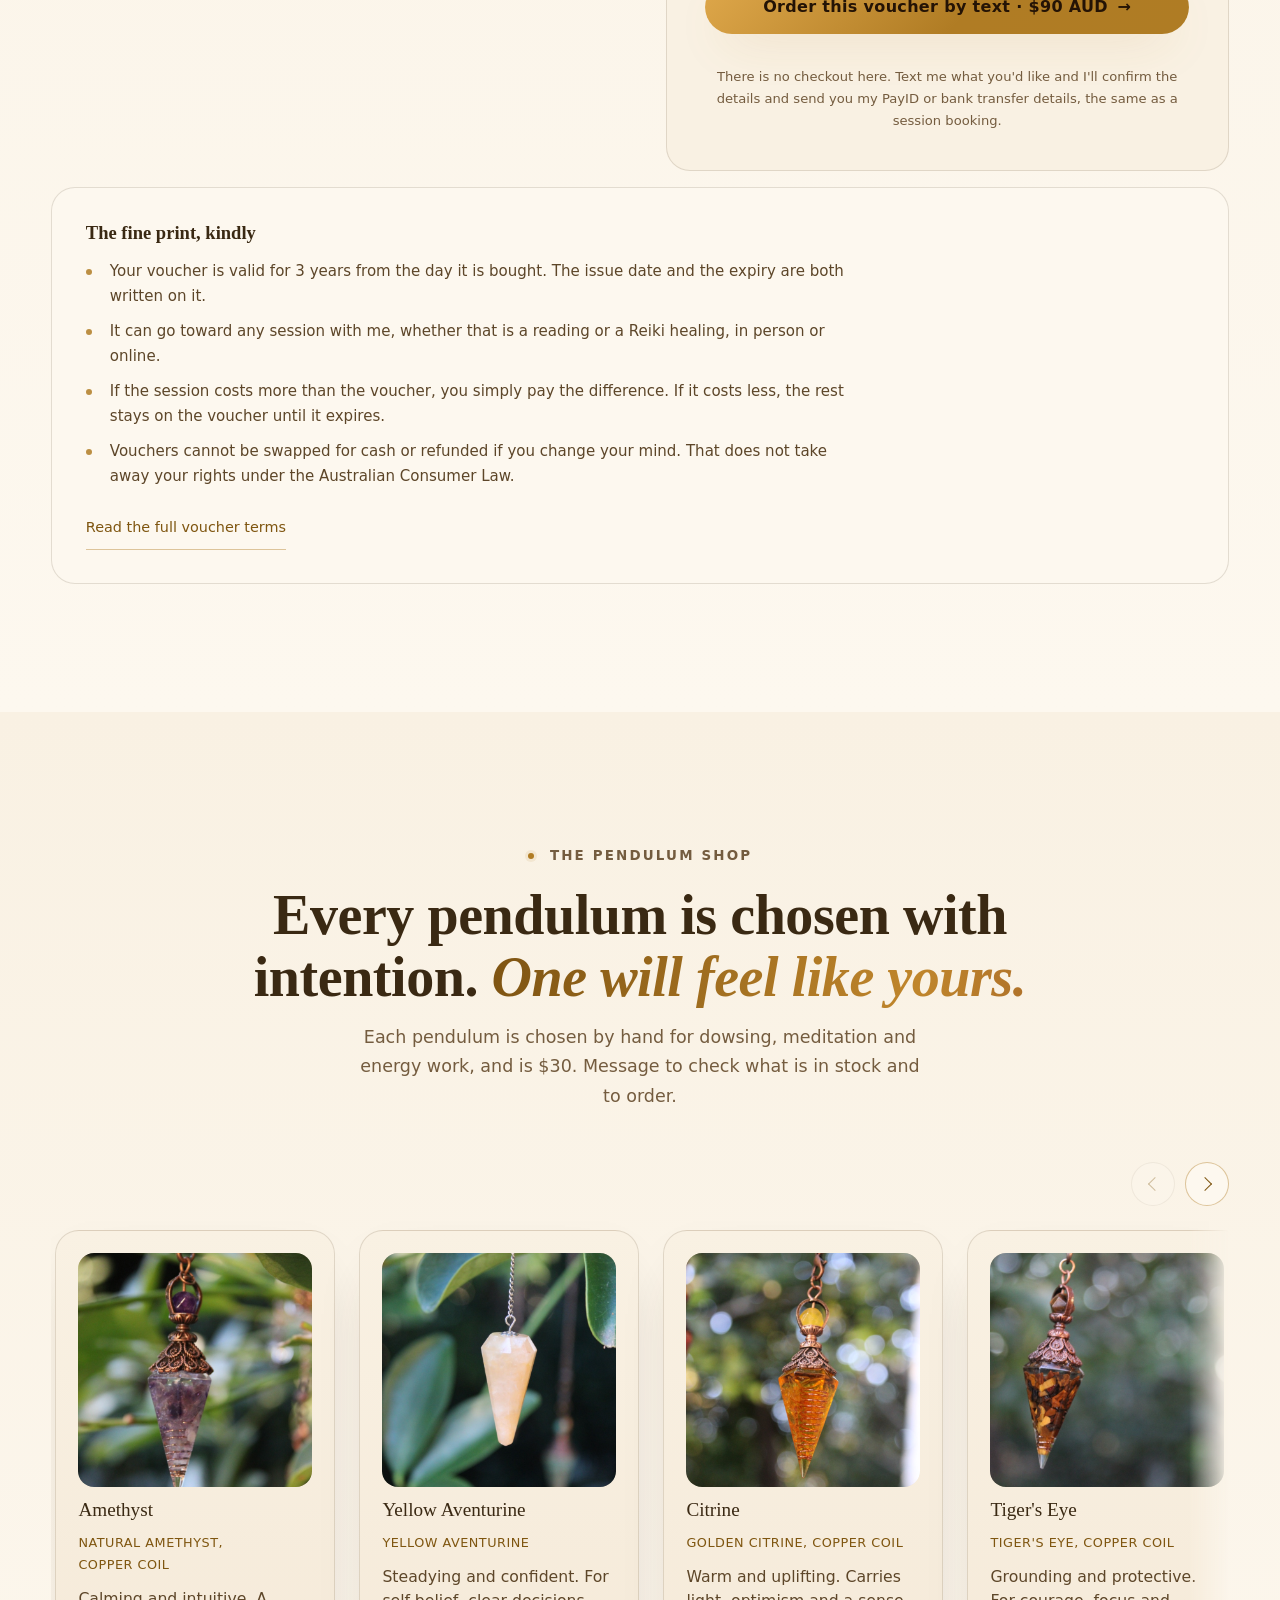
==== commit dc20a9ad: "Preload the two hero faces, so the text does not reflow when they land Removing these preloads sped " ====
--- a/index.html
+++ b/index.html
@@ -44,6 +44,16 @@
   <link rel="icon" href="data:image/svg+xml,%3Csvg xmlns='http://www.w3.org/2000/svg' viewBox='0 0 32 32'%3E%3Crect width='32' height='32' rx='8' fill='%232B1D10'/%3E%3Cpath d='M20.5 21a7 7 0 1 1-4.2-12.9 8 8 0 1 0 4.2 12.9z' fill='%23E8C583'/%3E%3Ccircle cx='22' cy='10' r='1.3' fill='%23C0764E'/%3E%3C/svg%3E">
   <!-- fetchpriority high: this stylesheet is what the first text paint waits on, and it
        was arriving last behind three animation libraries on a slow connection. -->
+  <!-- The two faces the hero paints in, preloaded.
+       Removing these sped the first paint up (the stylesheet stopped queueing behind
+       them) and then cost more than it bought: with font-display:swap the text painted
+       in a fallback at ~1.5s and REFLOWED when the real font landed at 2.7s, measured
+       as 0.179 layout shift on the hero. Paint speed is worth less than the page
+       holding still, so these come back and the stylesheet keeps its priority. -->
+  <link rel="preload" href="assets/fonts/jost-400-normal-latin.woff2" as="font"
+        type="font/woff2" crossorigin fetchpriority="high">
+  <link rel="preload" href="assets/fonts/cormorantgaramond-600-normal-latin.woff2"
+        as="font" type="font/woff2" crossorigin fetchpriority="high">
   <link rel="stylesheet" href="styles.css" fetchpriority="high">
 </head>
 <body>
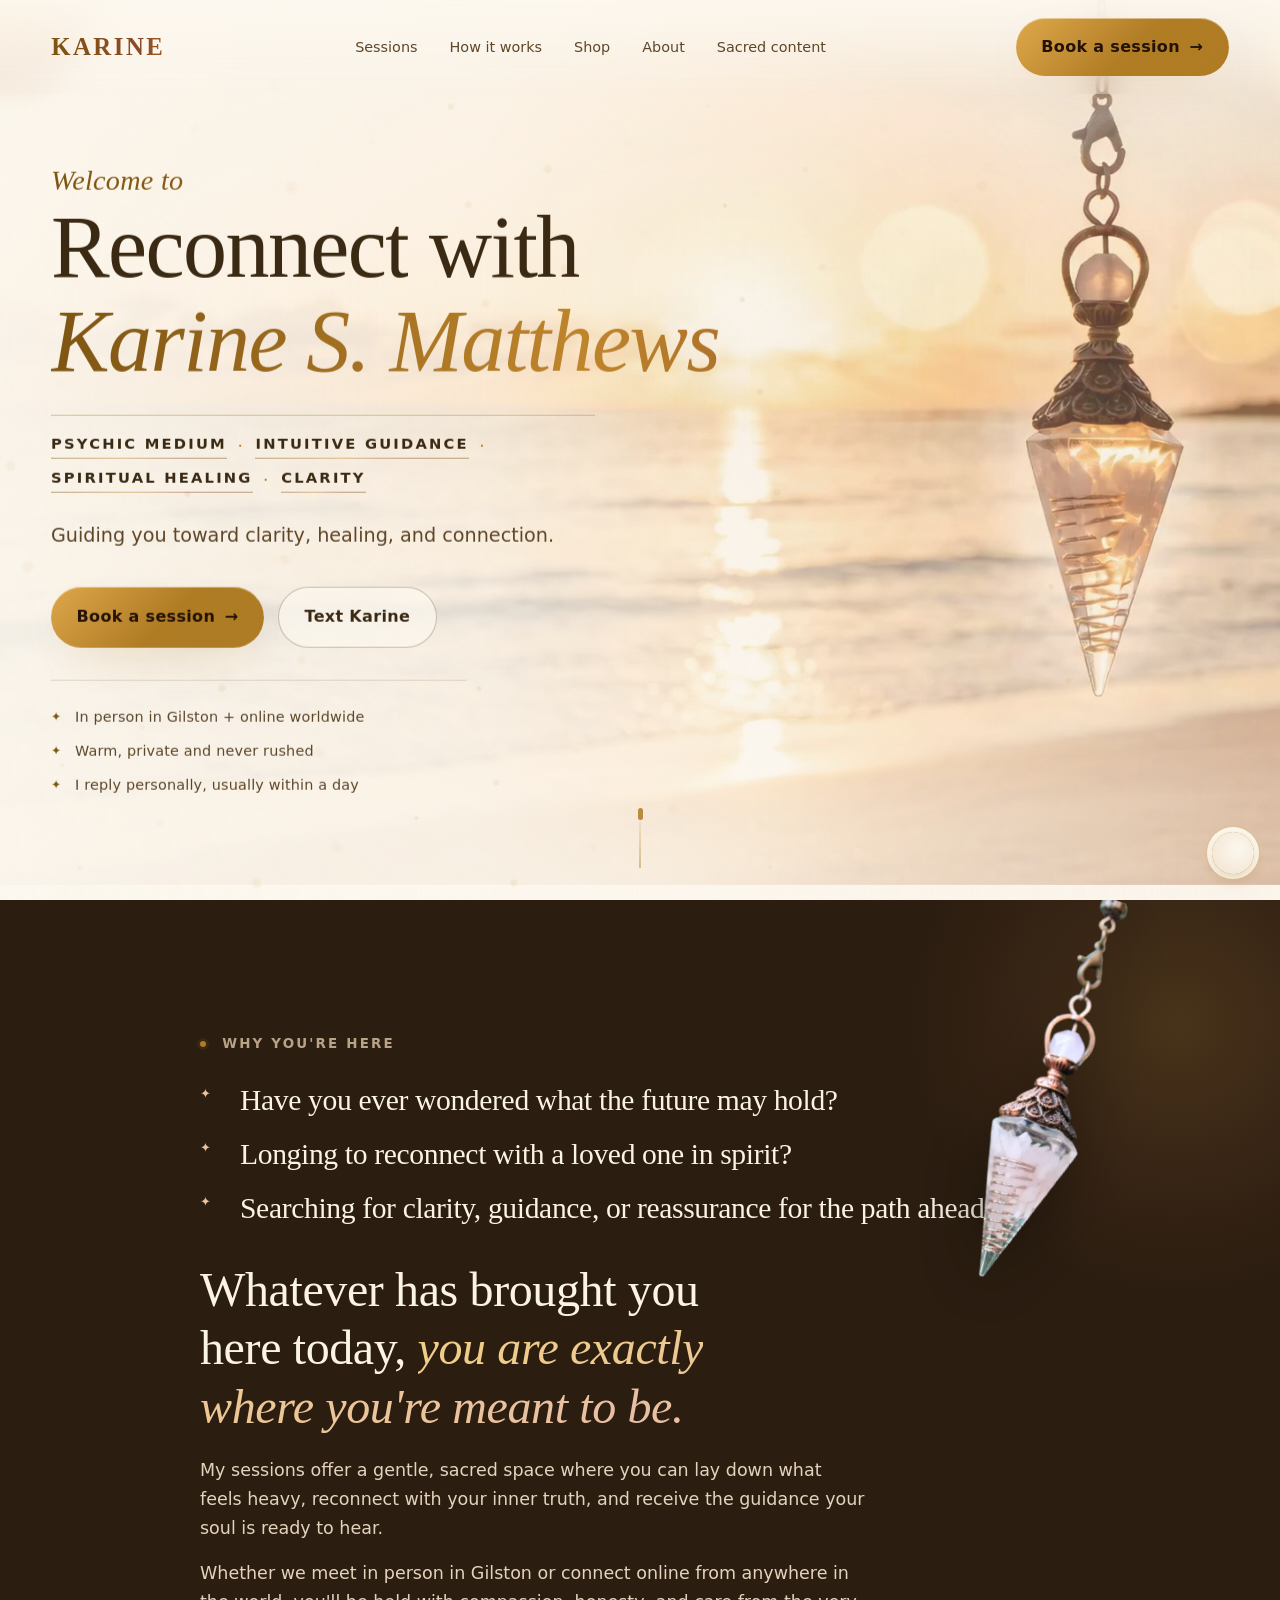
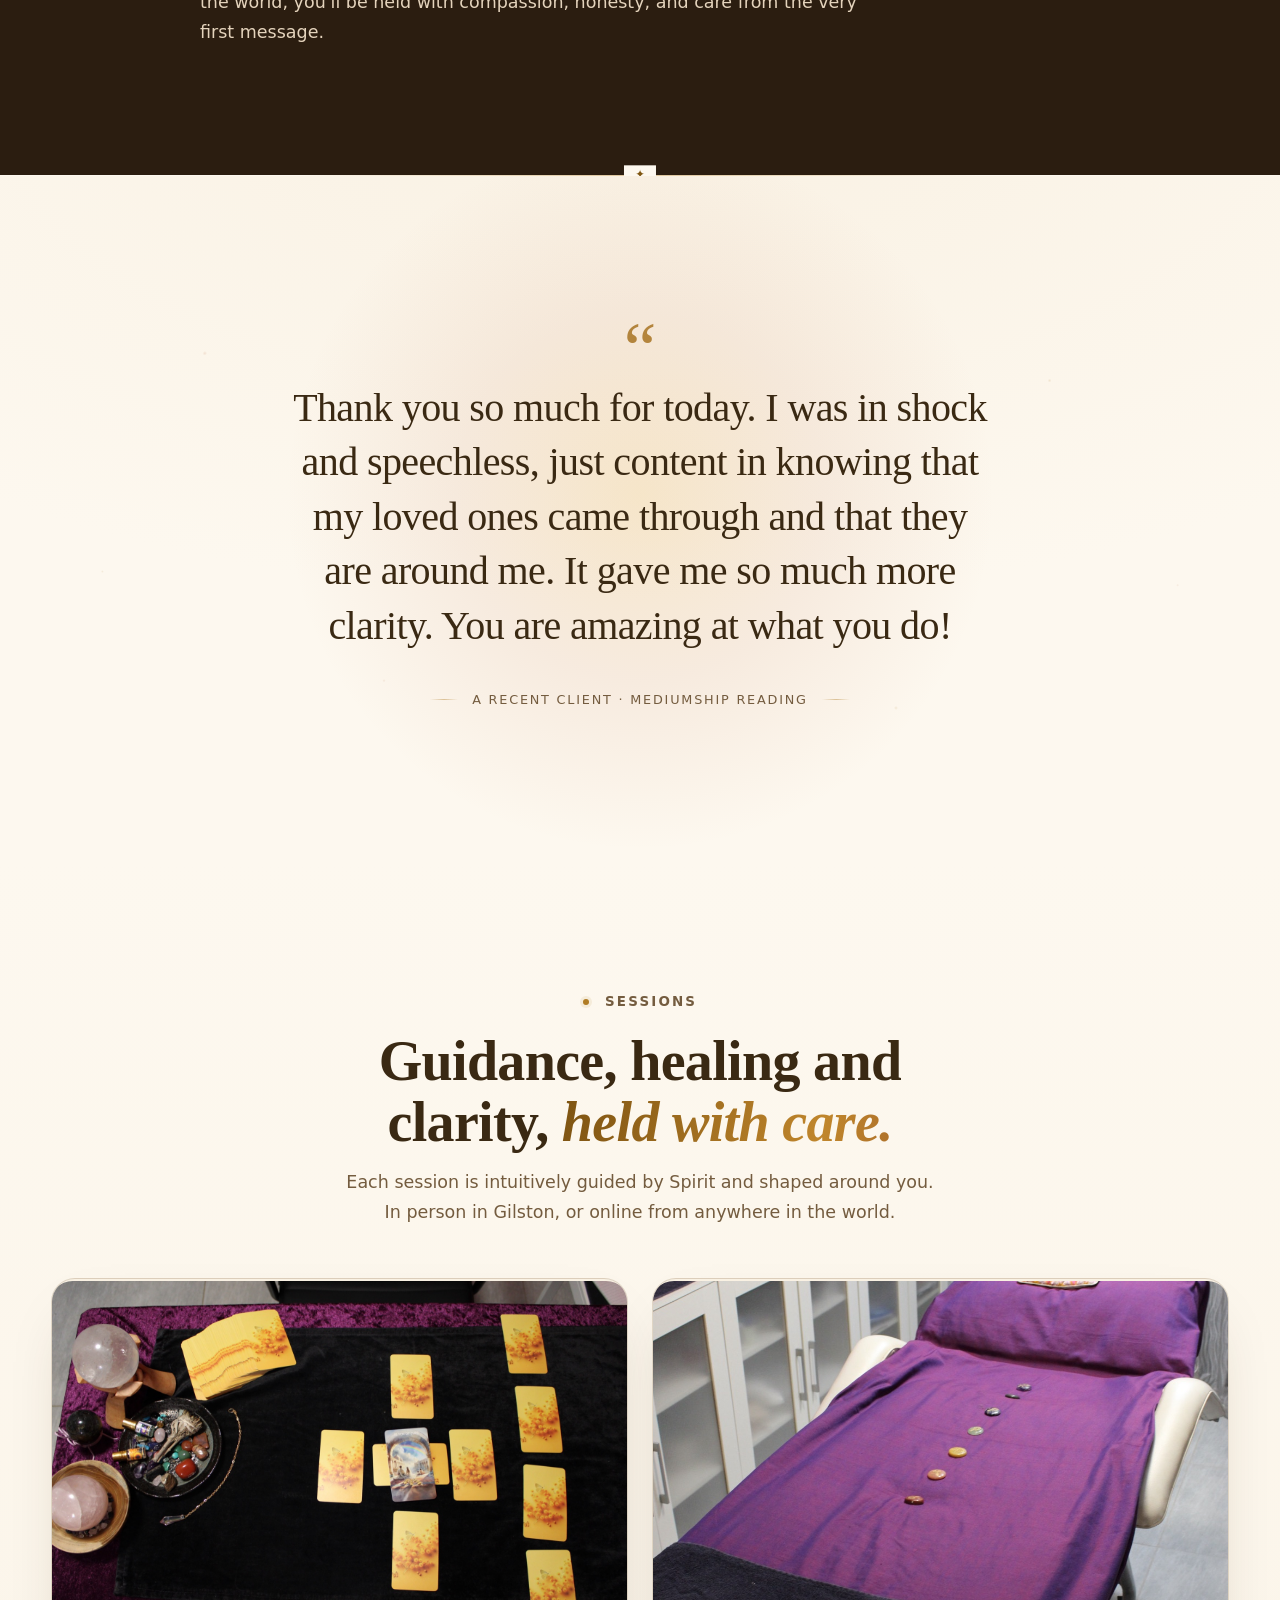
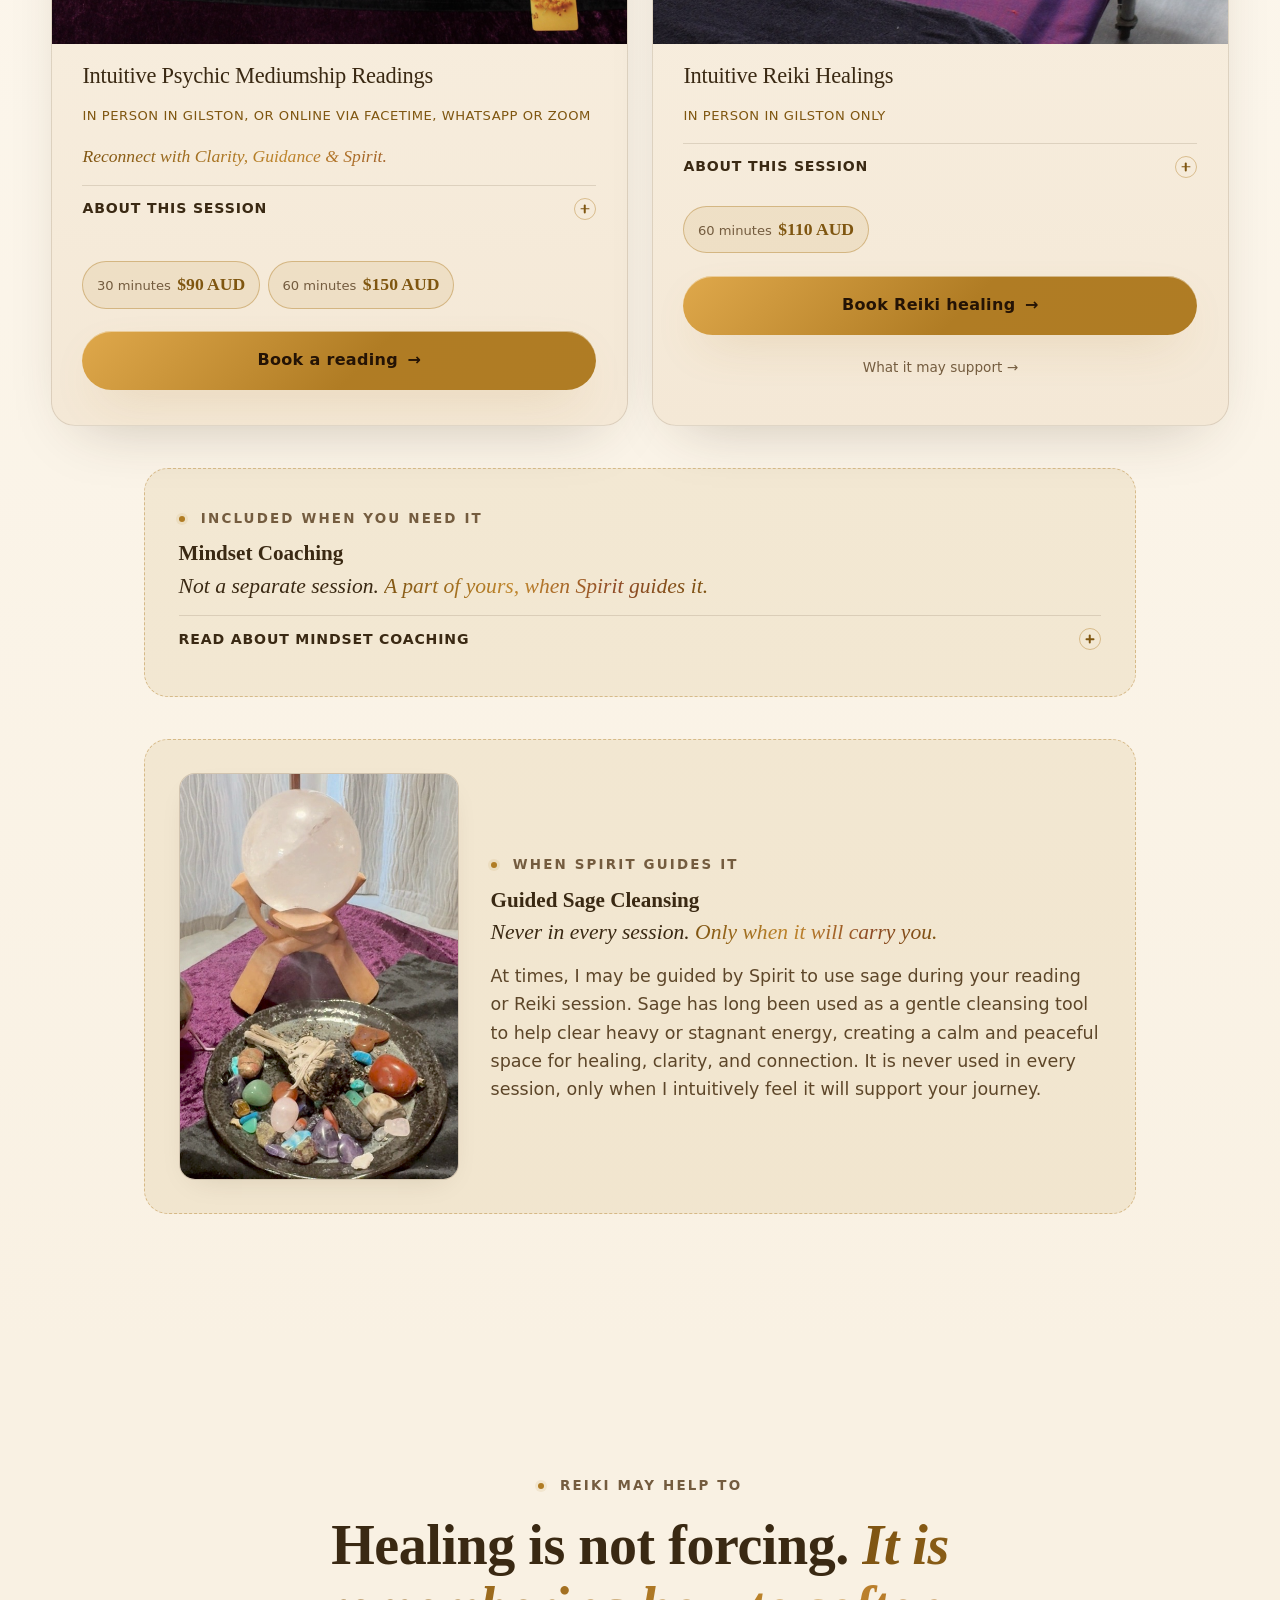
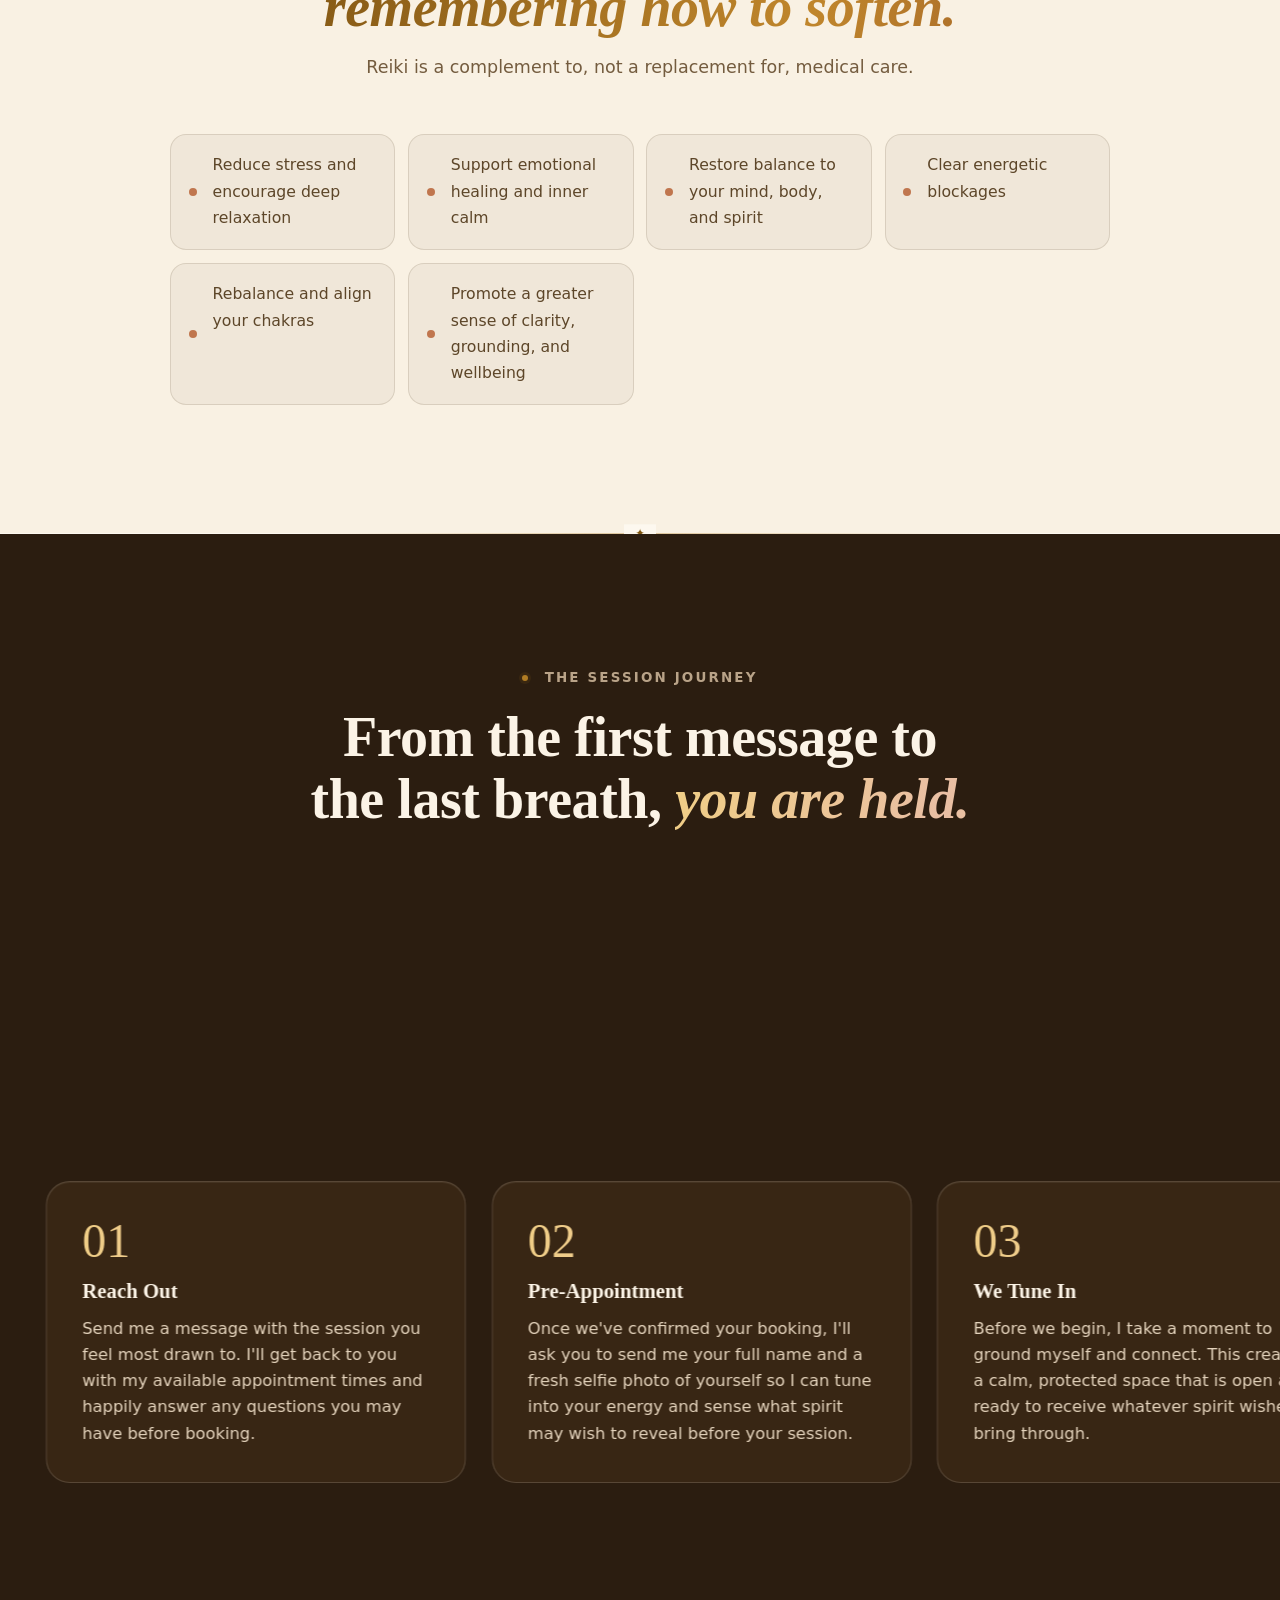
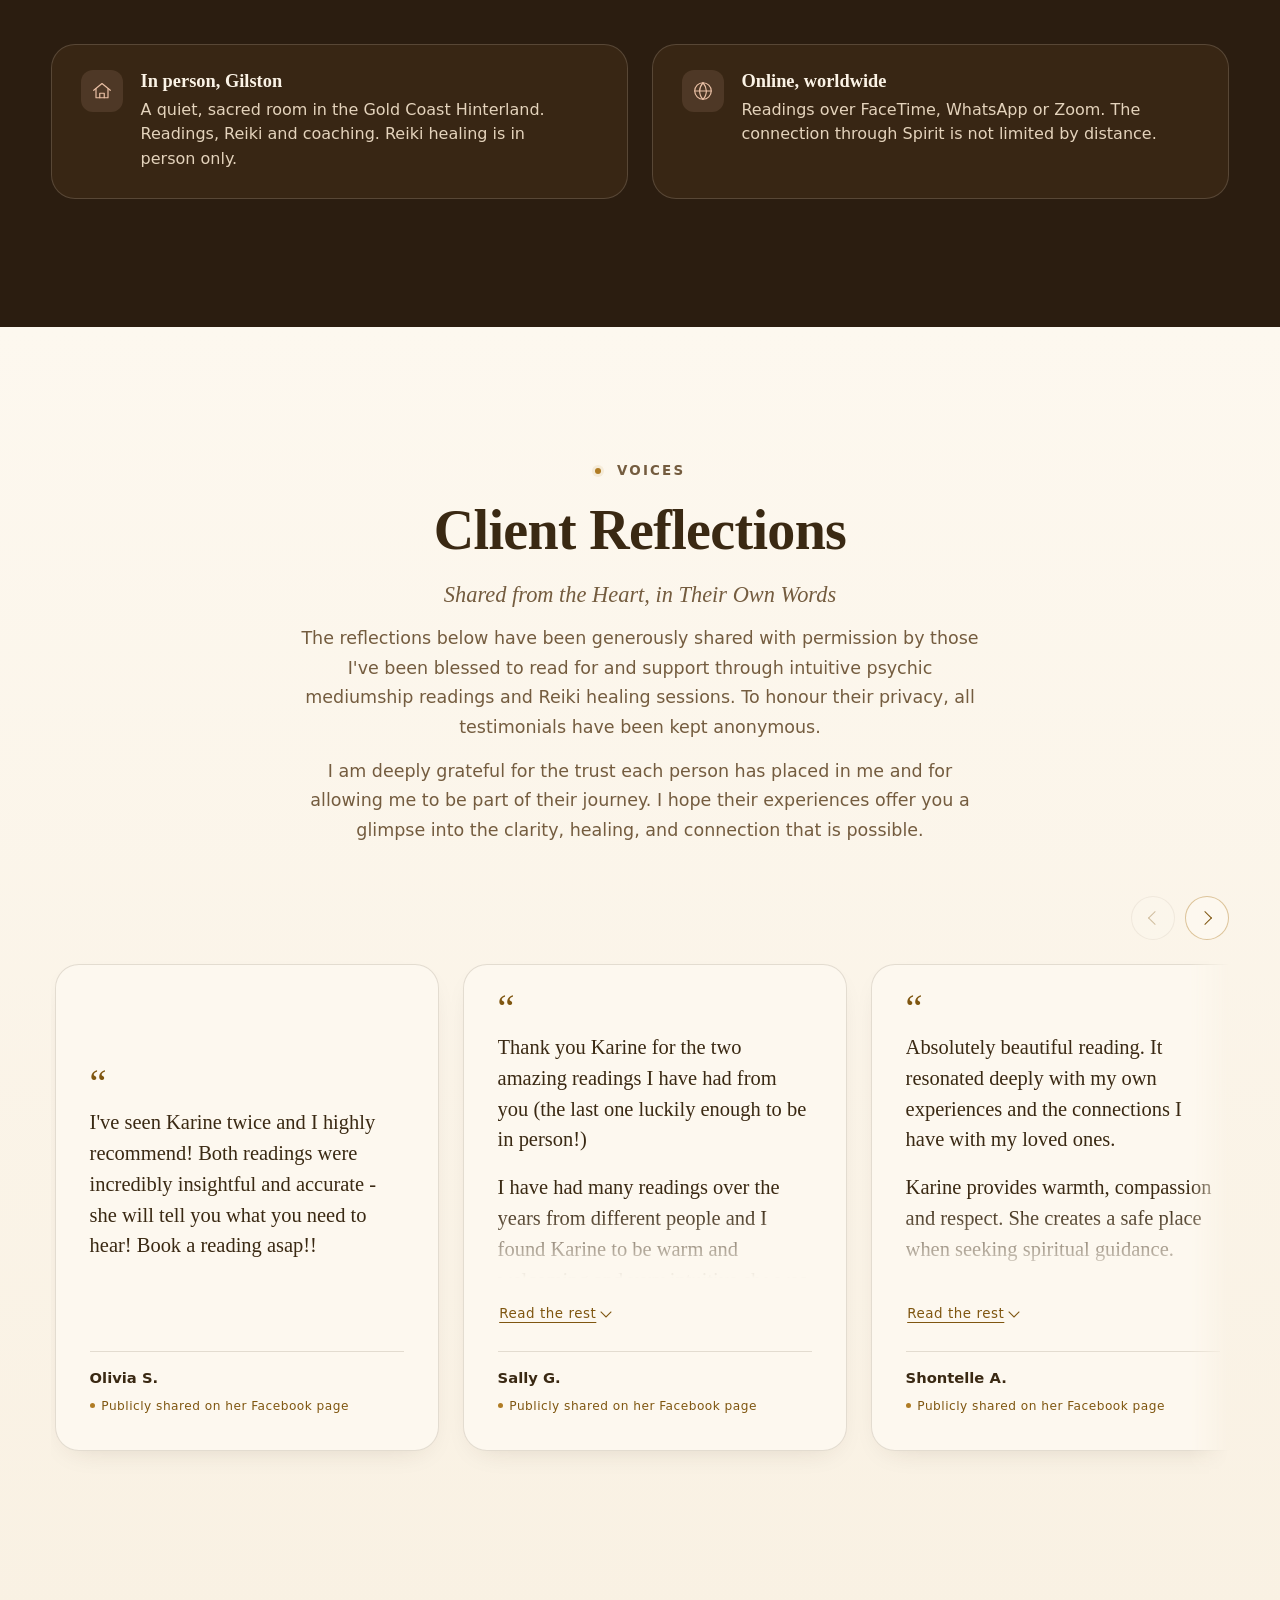
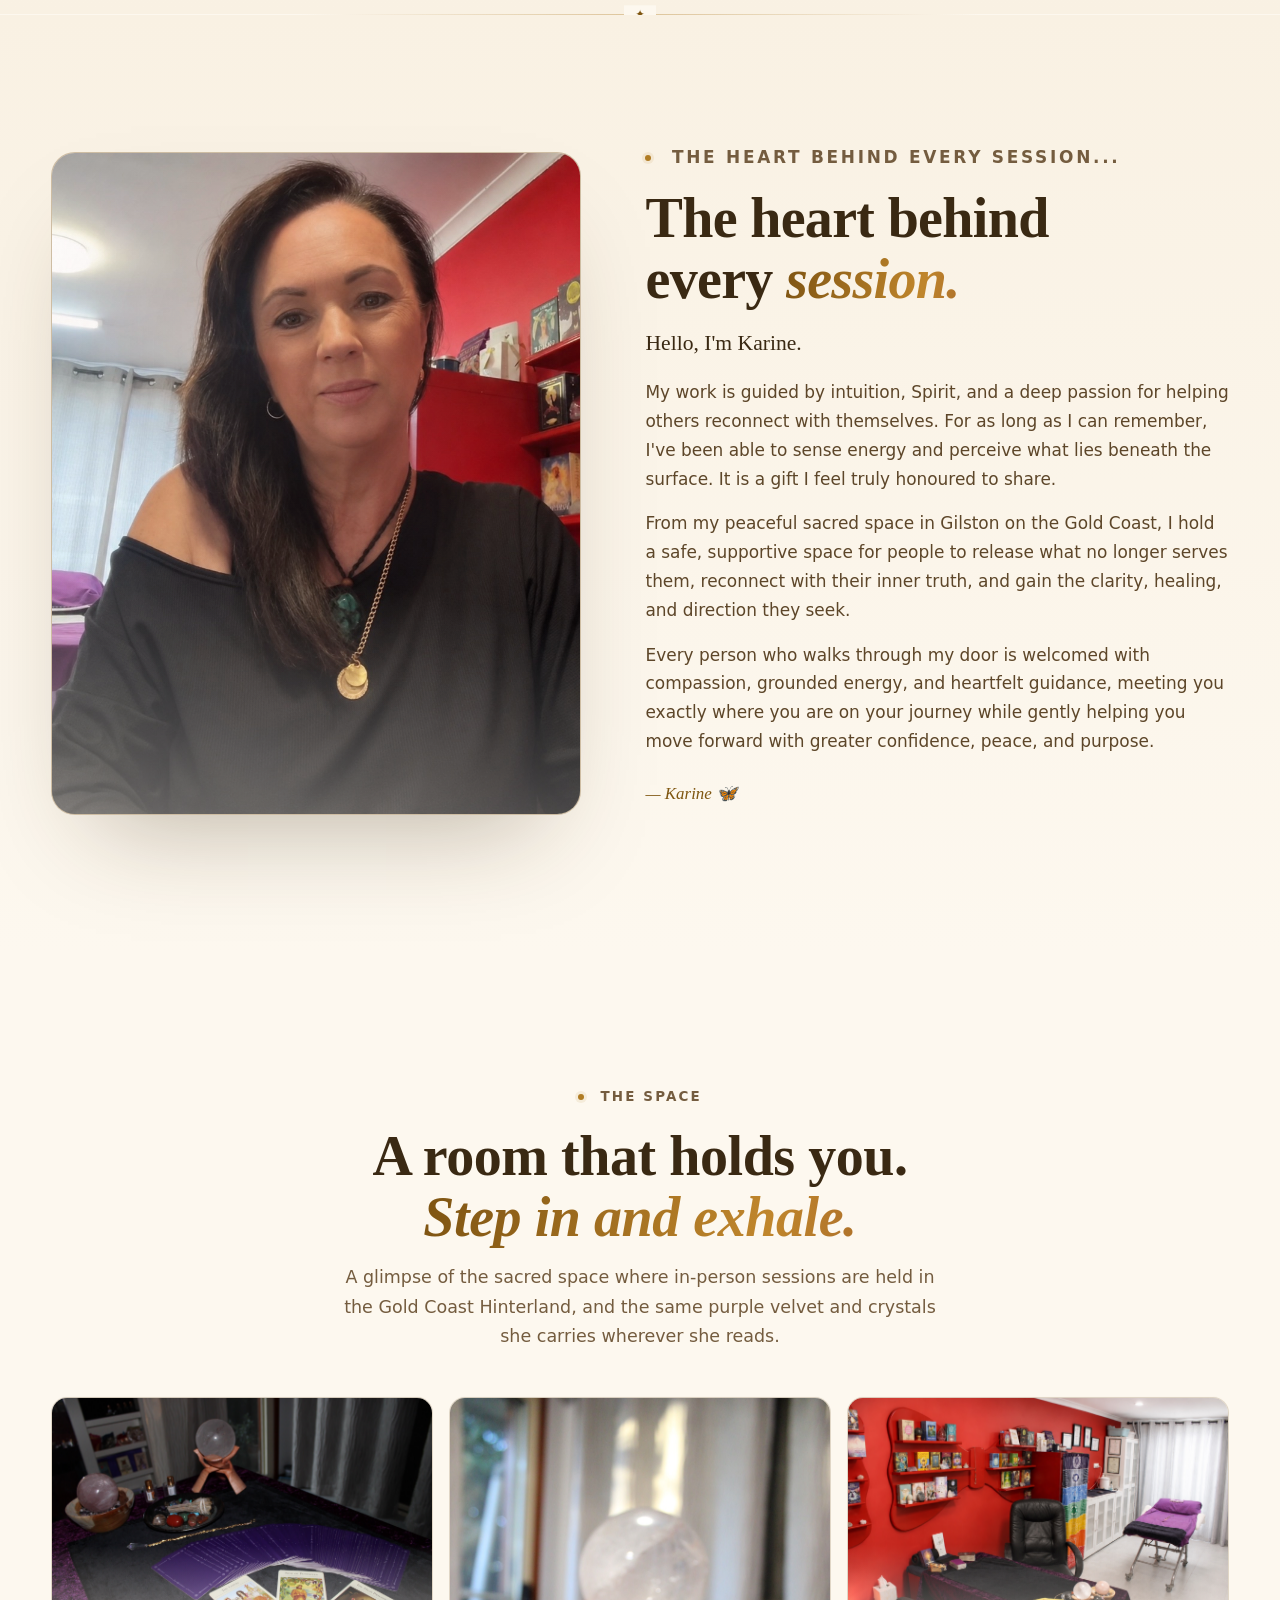
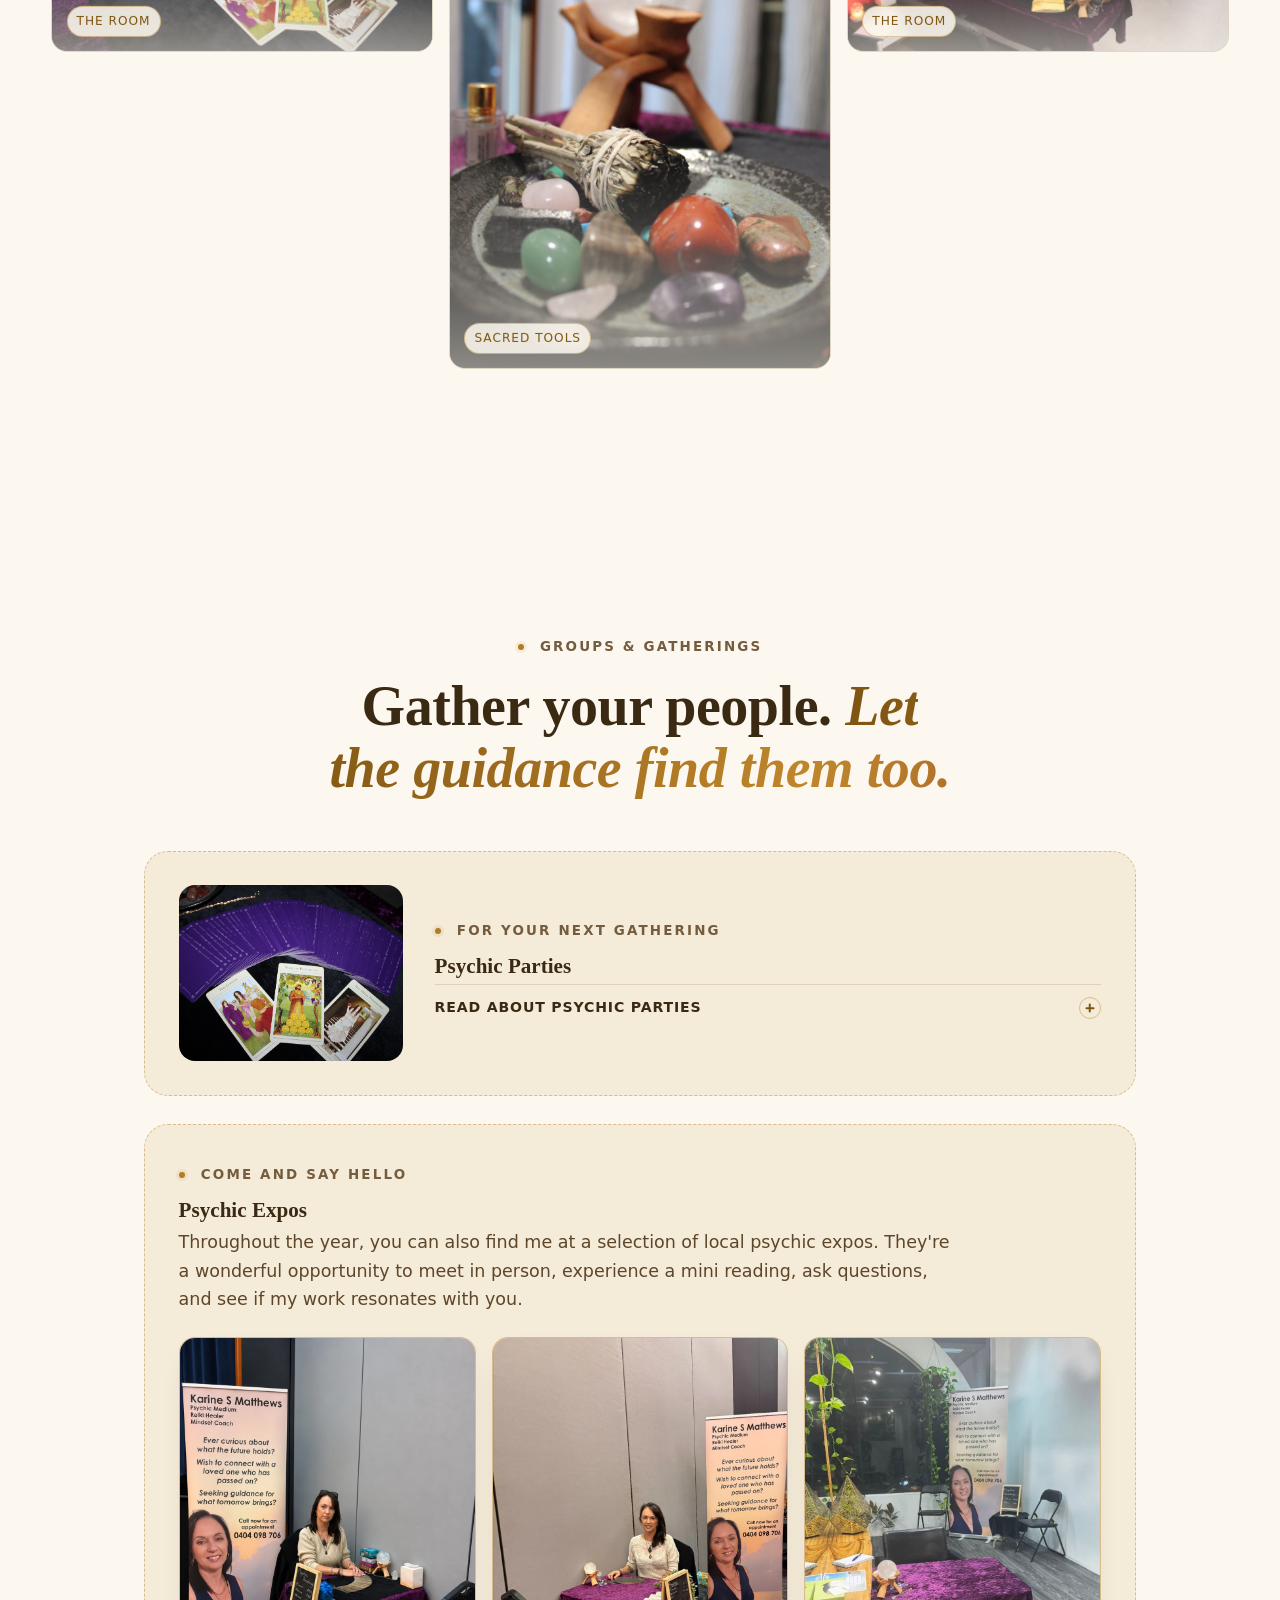
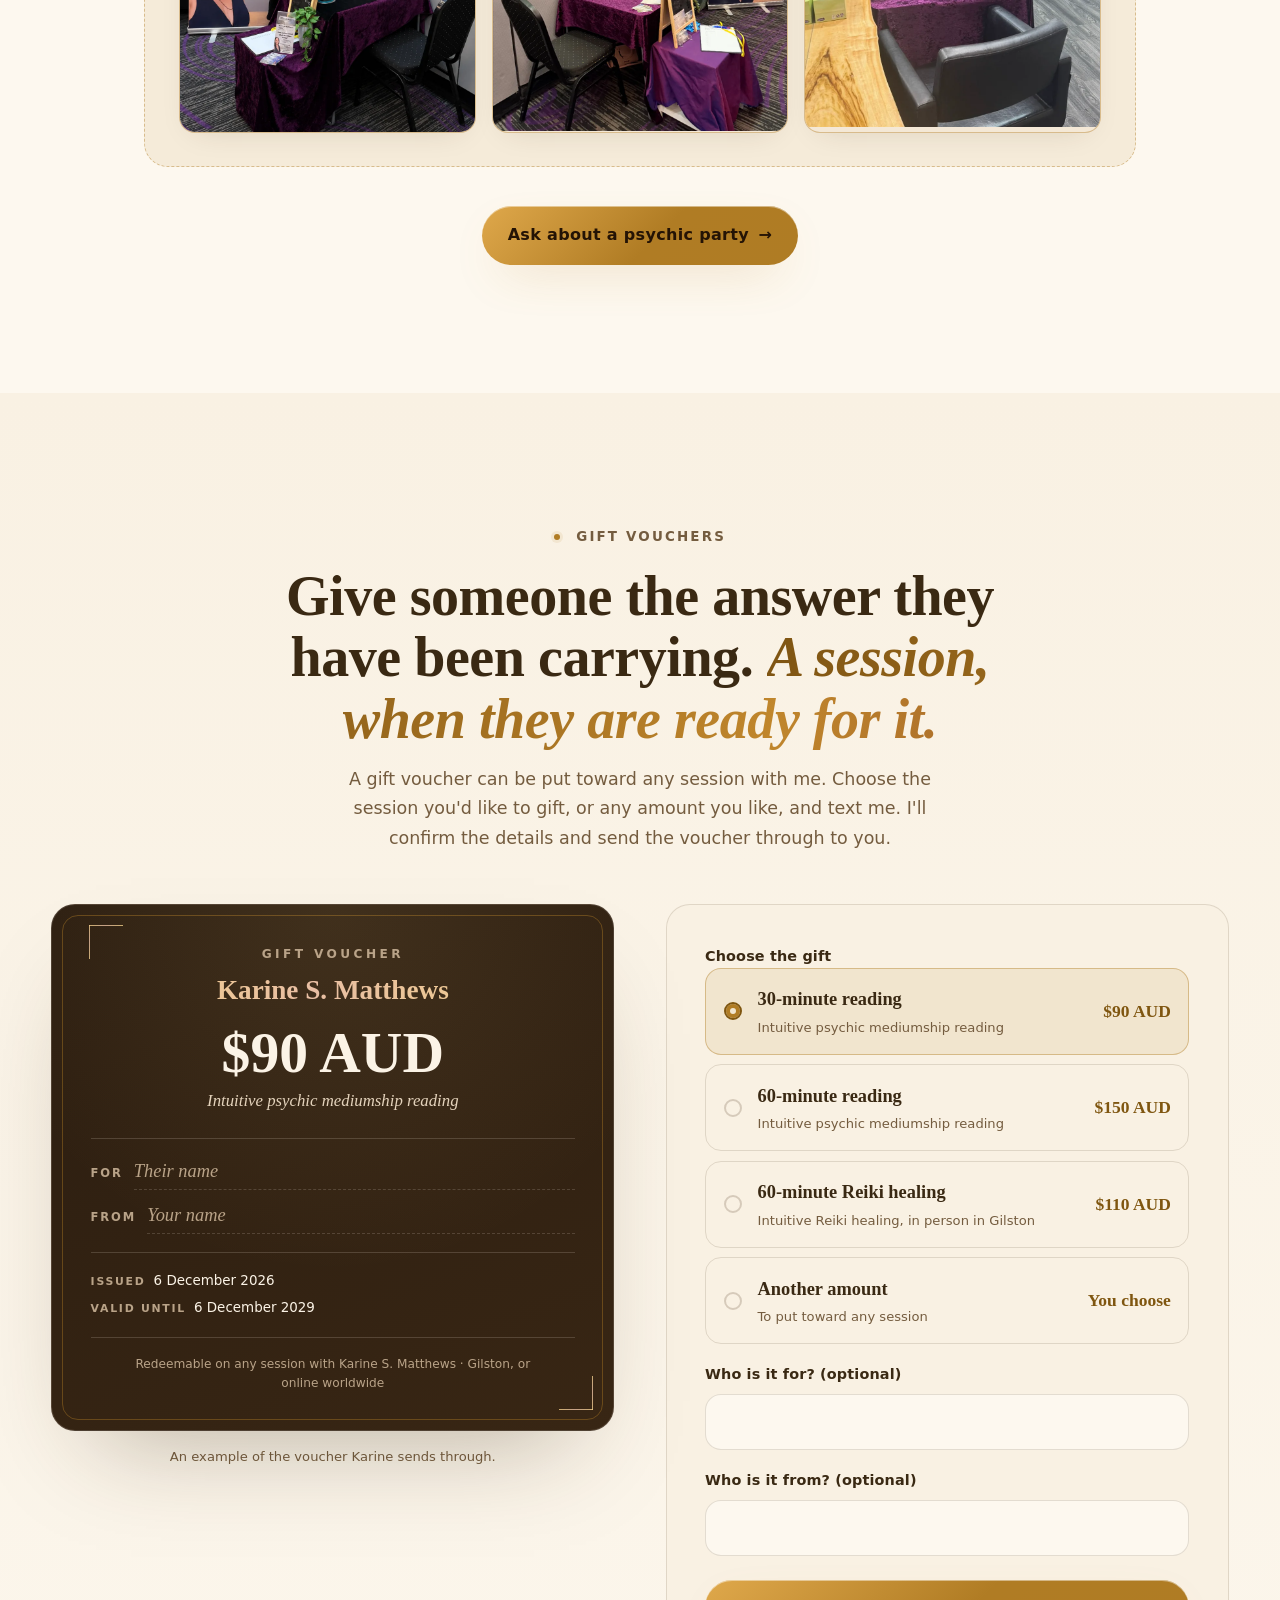
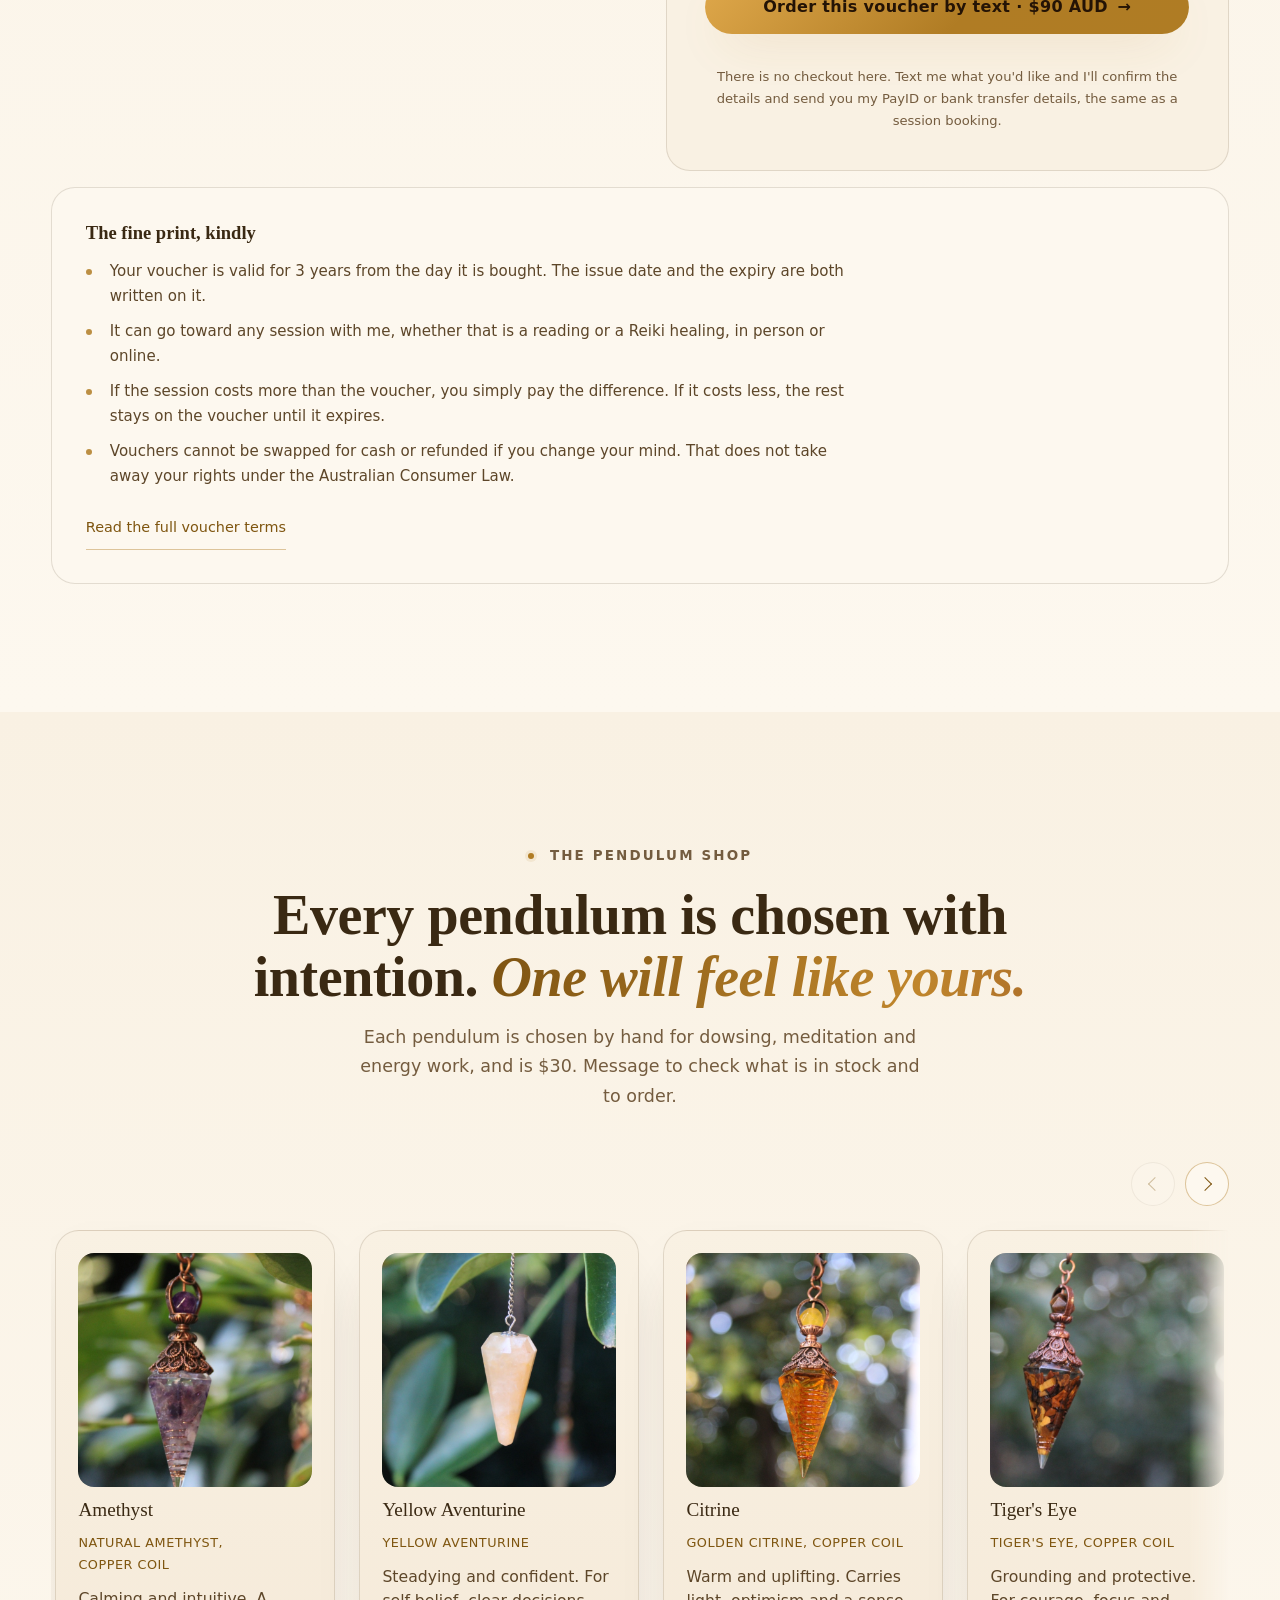
==== commit ed9372d0: "Revert "Preload the two hero faces, so the text does not reflow when they land" This reverts commit " ====
--- a/index.html
+++ b/index.html
@@ -44,16 +44,6 @@
   <link rel="icon" href="data:image/svg+xml,%3Csvg xmlns='http://www.w3.org/2000/svg' viewBox='0 0 32 32'%3E%3Crect width='32' height='32' rx='8' fill='%232B1D10'/%3E%3Cpath d='M20.5 21a7 7 0 1 1-4.2-12.9 8 8 0 1 0 4.2 12.9z' fill='%23E8C583'/%3E%3Ccircle cx='22' cy='10' r='1.3' fill='%23C0764E'/%3E%3C/svg%3E">
   <!-- fetchpriority high: this stylesheet is what the first text paint waits on, and it
        was arriving last behind three animation libraries on a slow connection. -->
-  <!-- The two faces the hero paints in, preloaded.
-       Removing these sped the first paint up (the stylesheet stopped queueing behind
-       them) and then cost more than it bought: with font-display:swap the text painted
-       in a fallback at ~1.5s and REFLOWED when the real font landed at 2.7s, measured
-       as 0.179 layout shift on the hero. Paint speed is worth less than the page
-       holding still, so these come back and the stylesheet keeps its priority. -->
-  <link rel="preload" href="assets/fonts/jost-400-normal-latin.woff2" as="font"
-        type="font/woff2" crossorigin fetchpriority="high">
-  <link rel="preload" href="assets/fonts/cormorantgaramond-600-normal-latin.woff2"
-        as="font" type="font/woff2" crossorigin fetchpriority="high">
   <link rel="stylesheet" href="styles.css" fetchpriority="high">
 </head>
 <body>
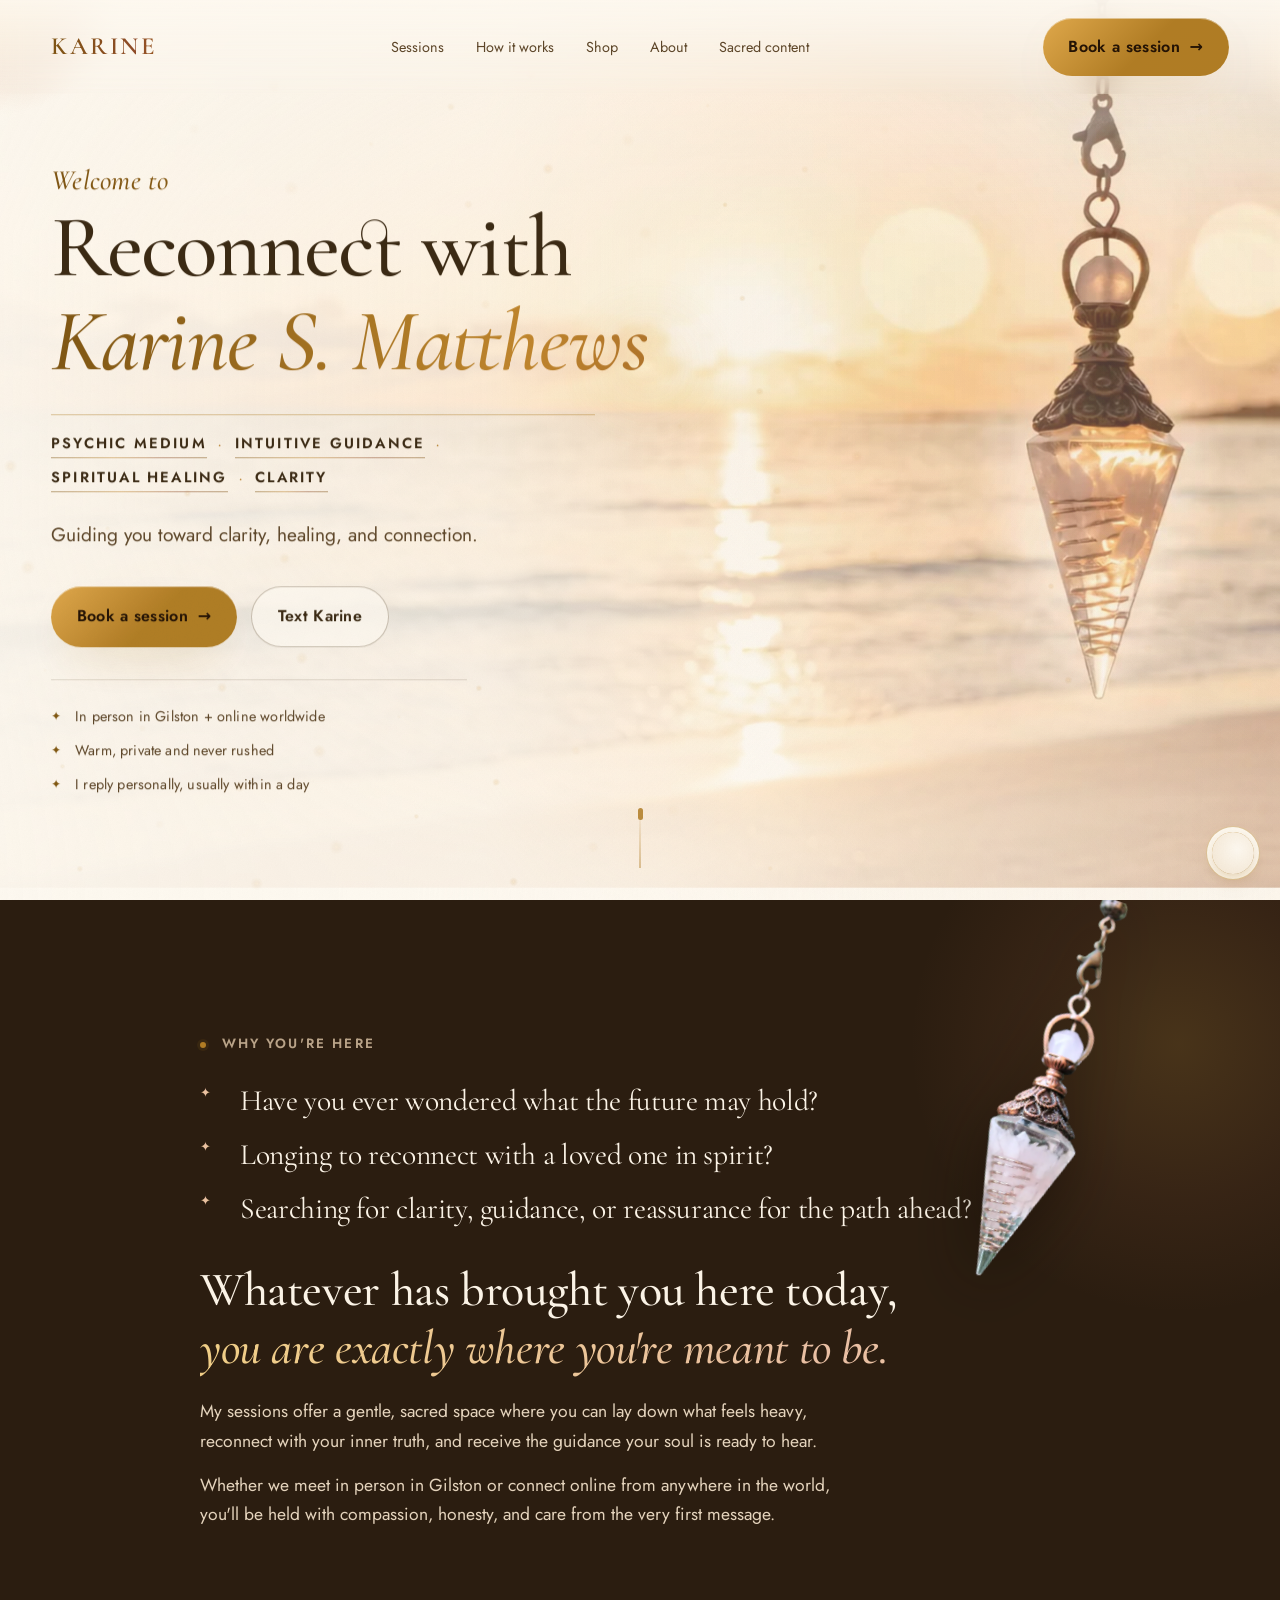
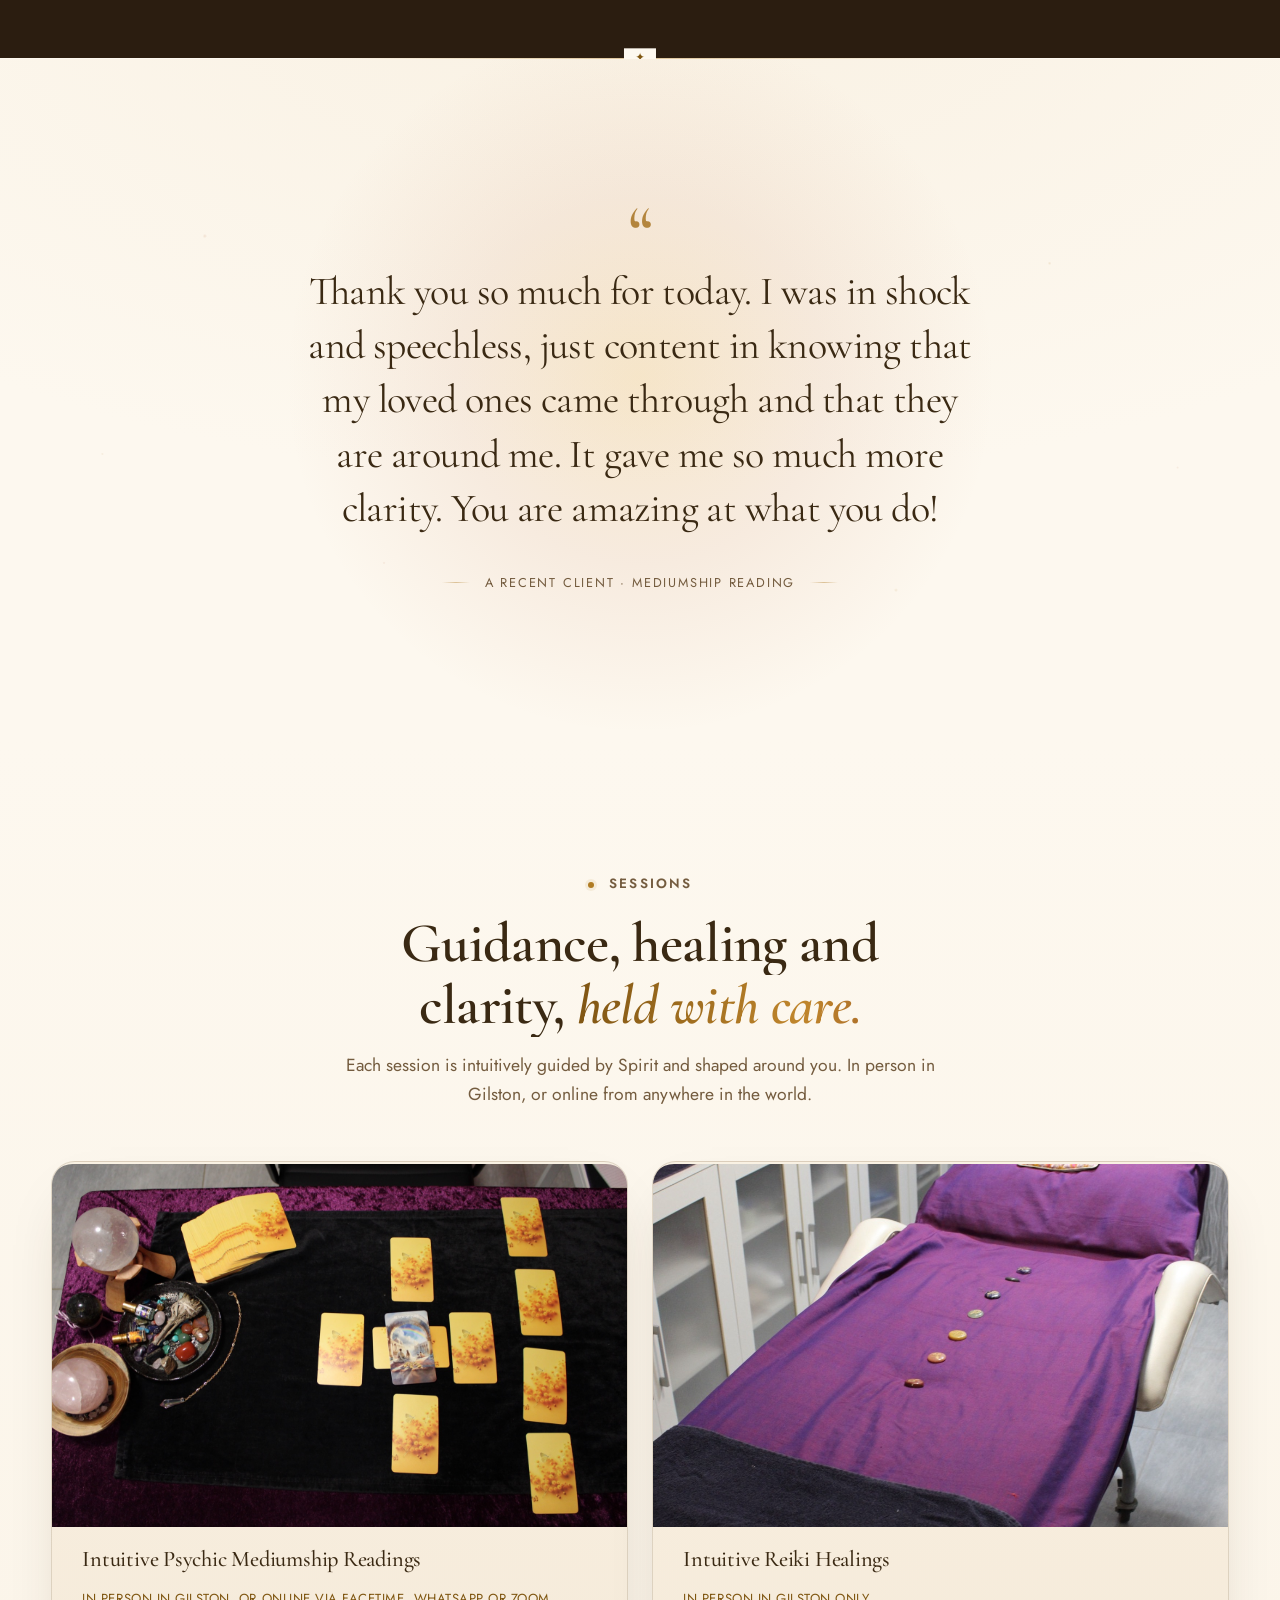
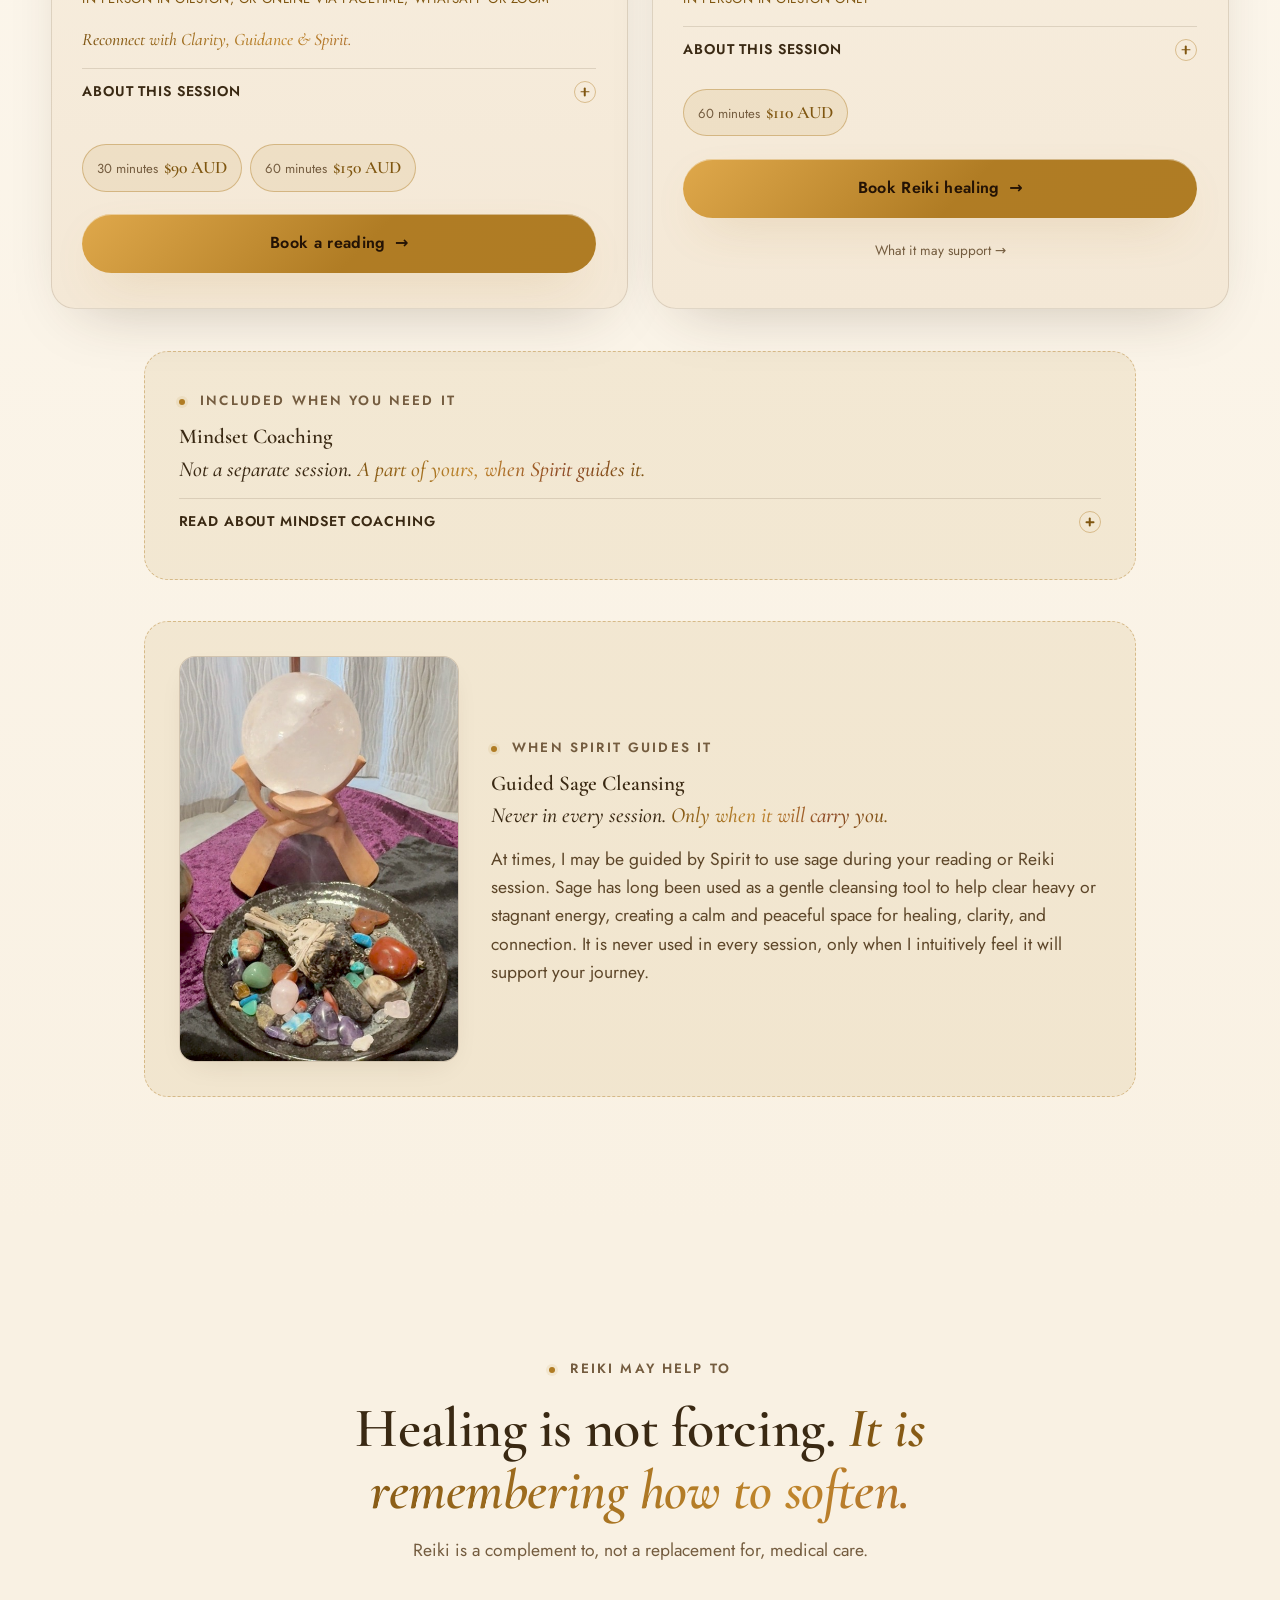
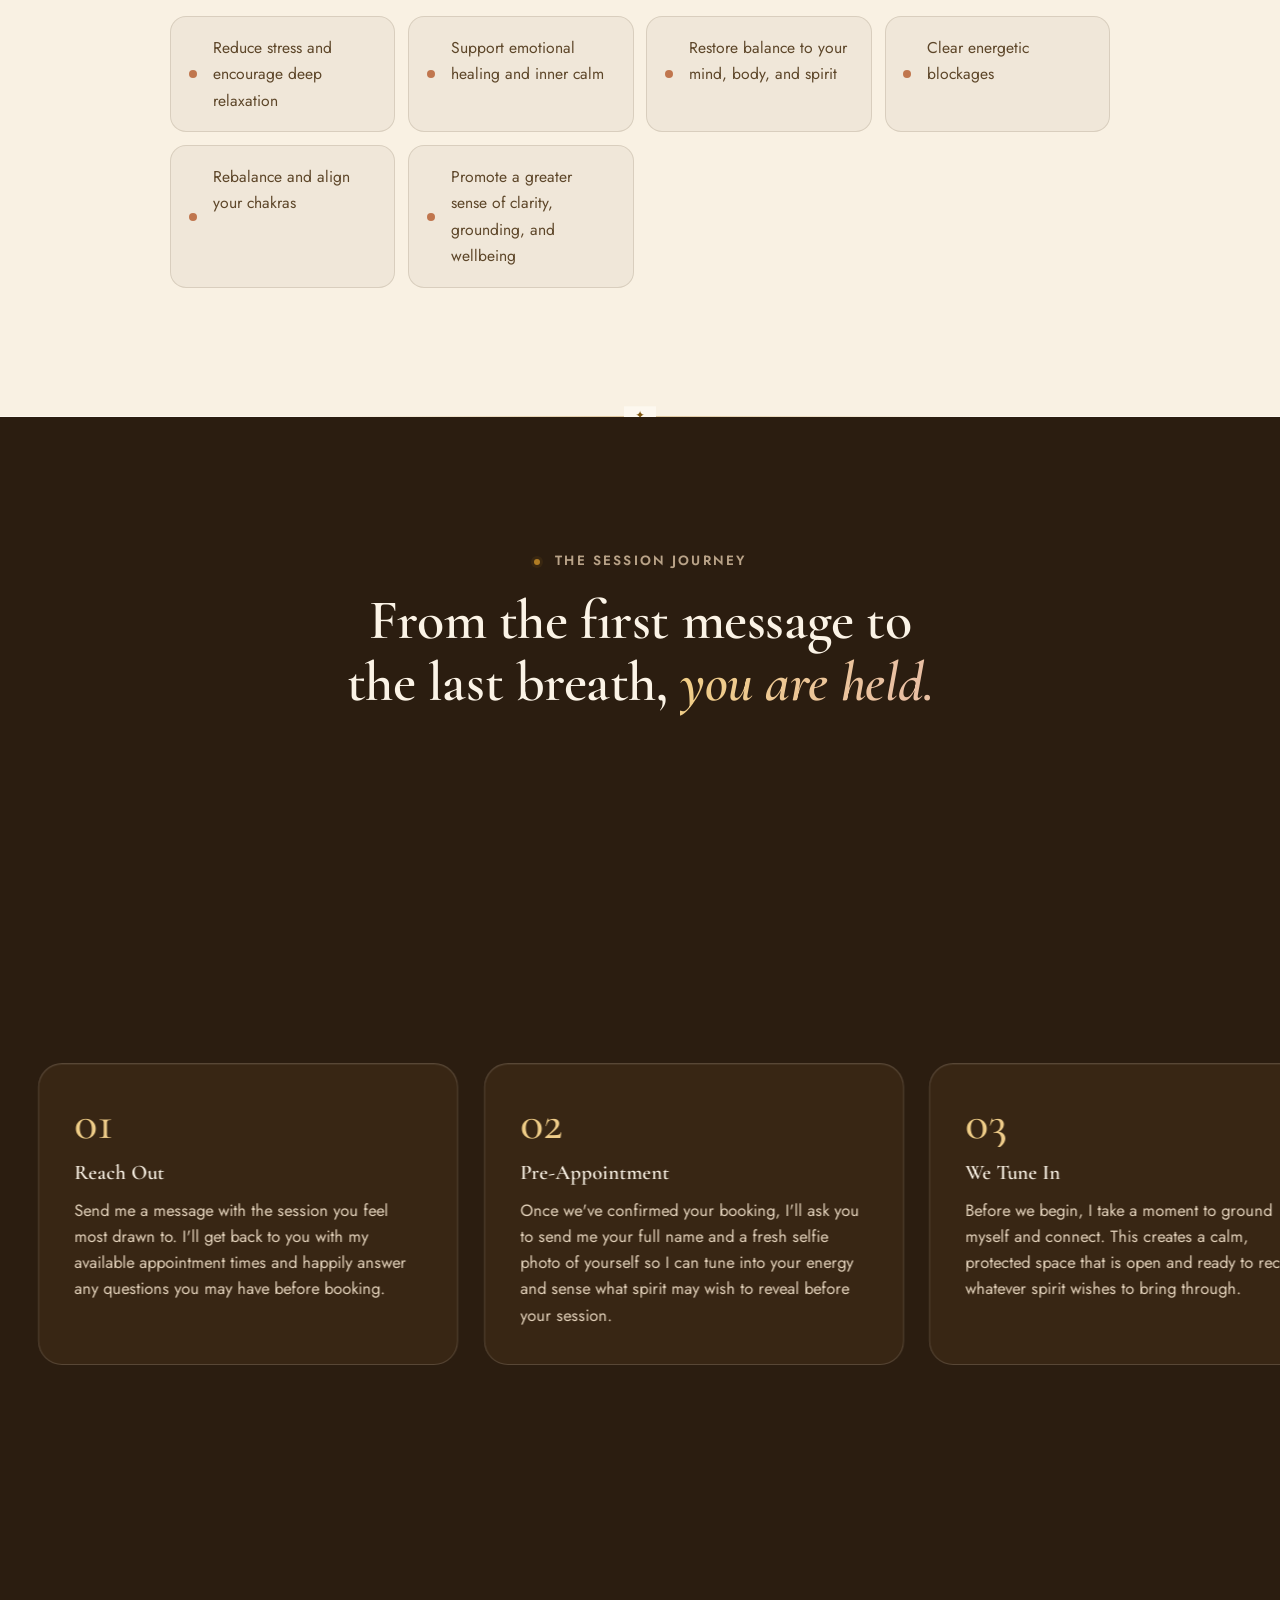
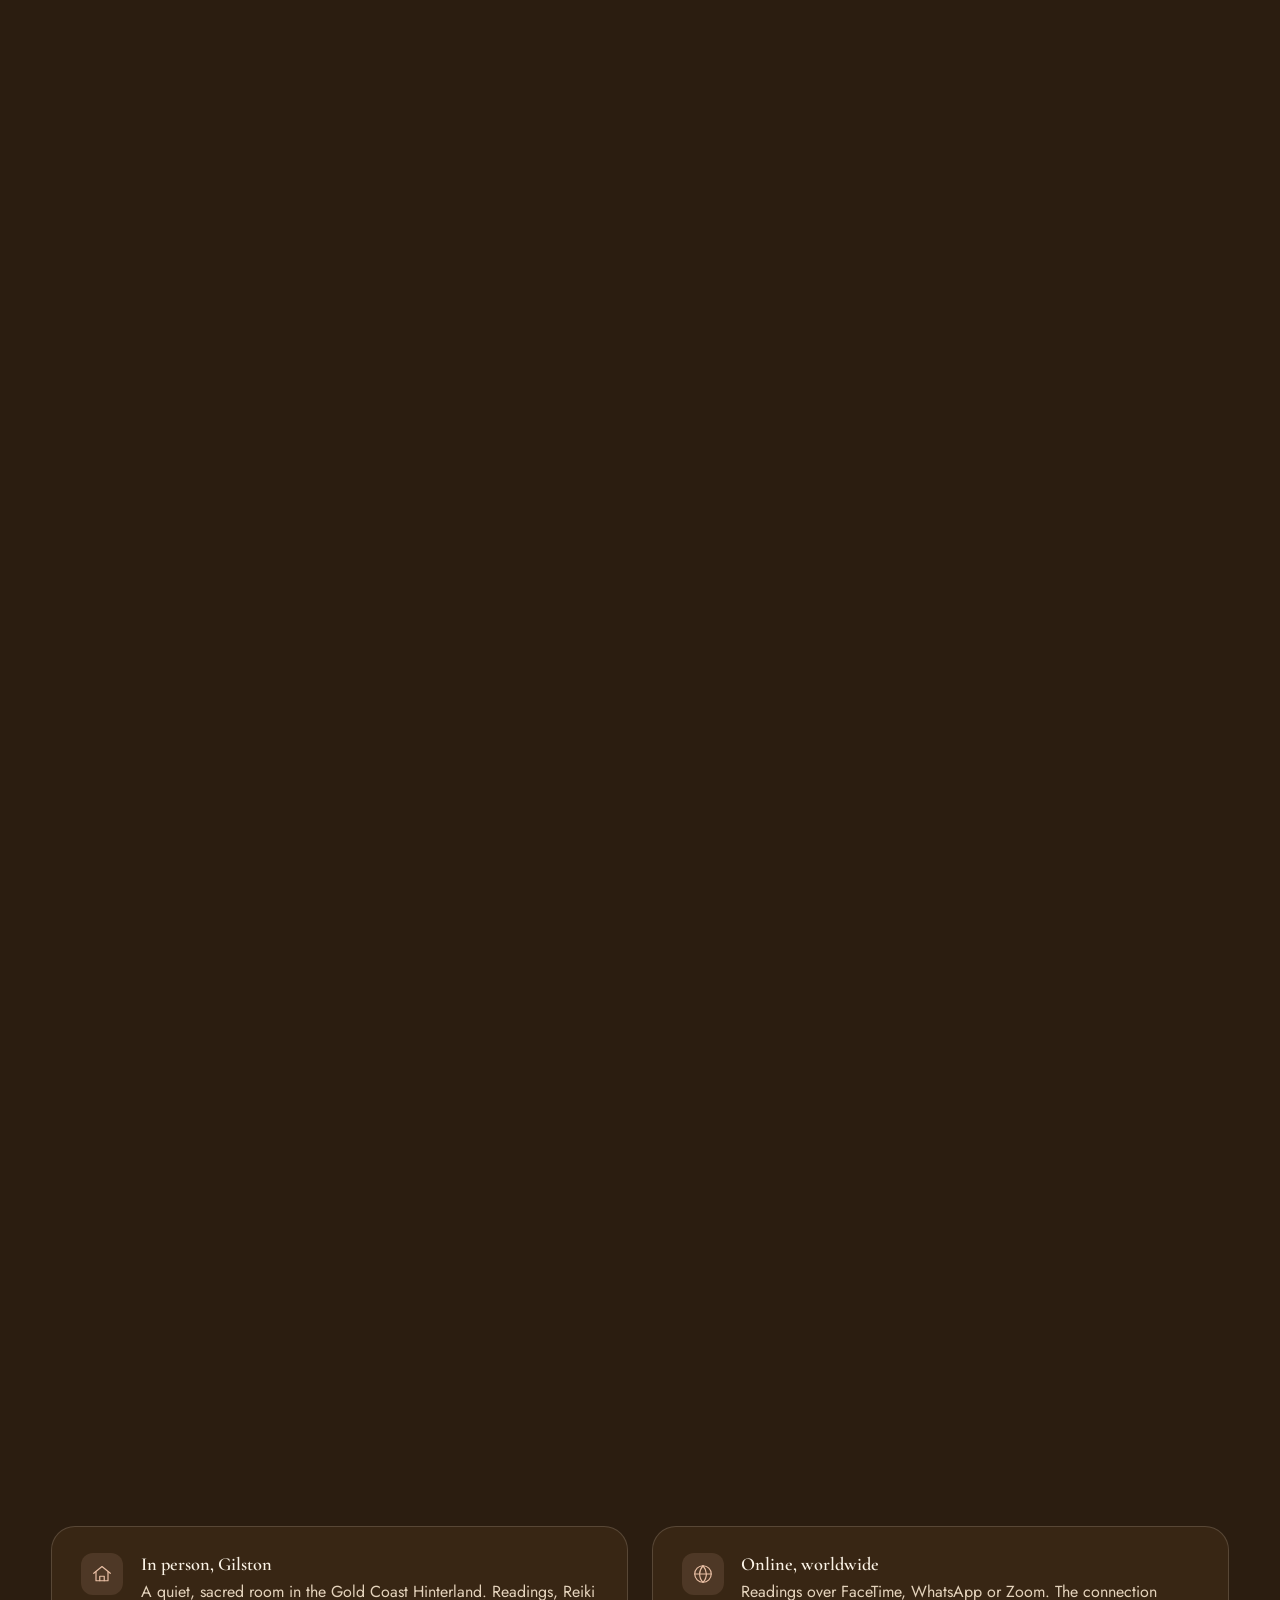
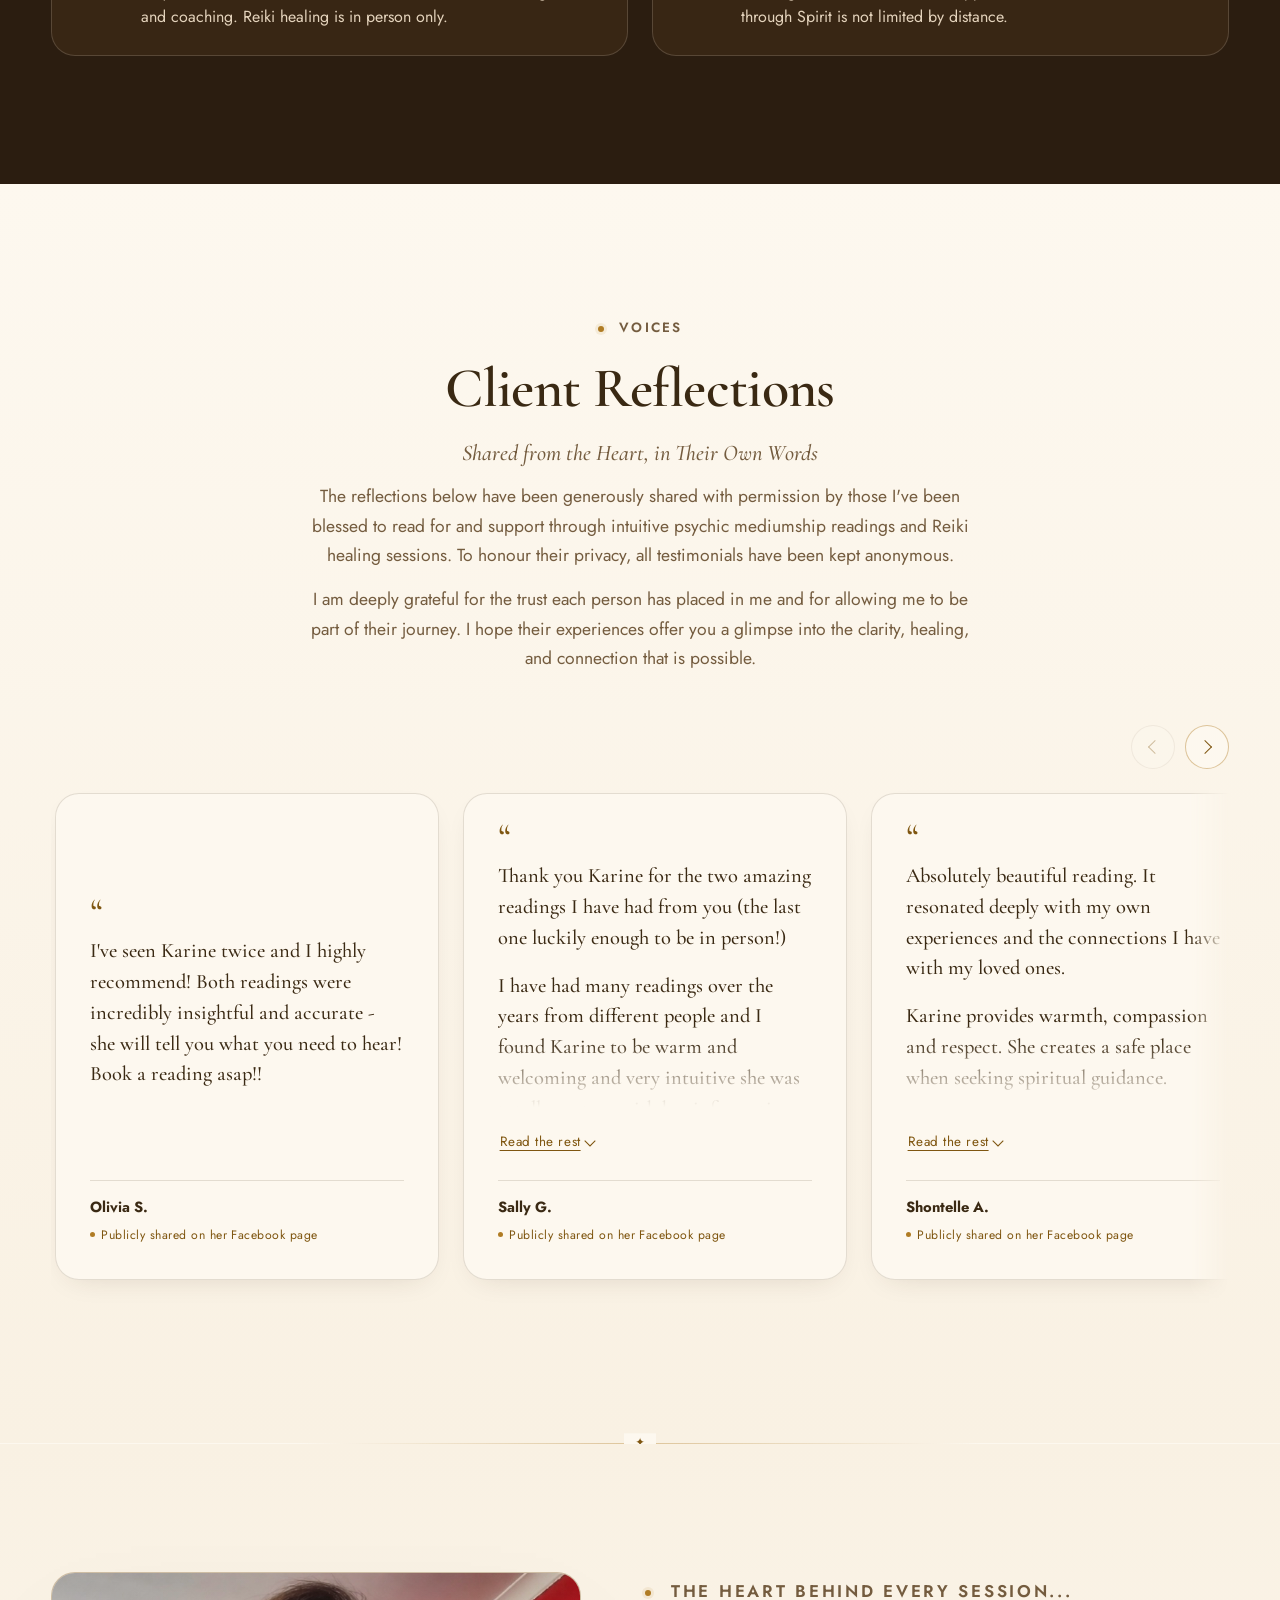
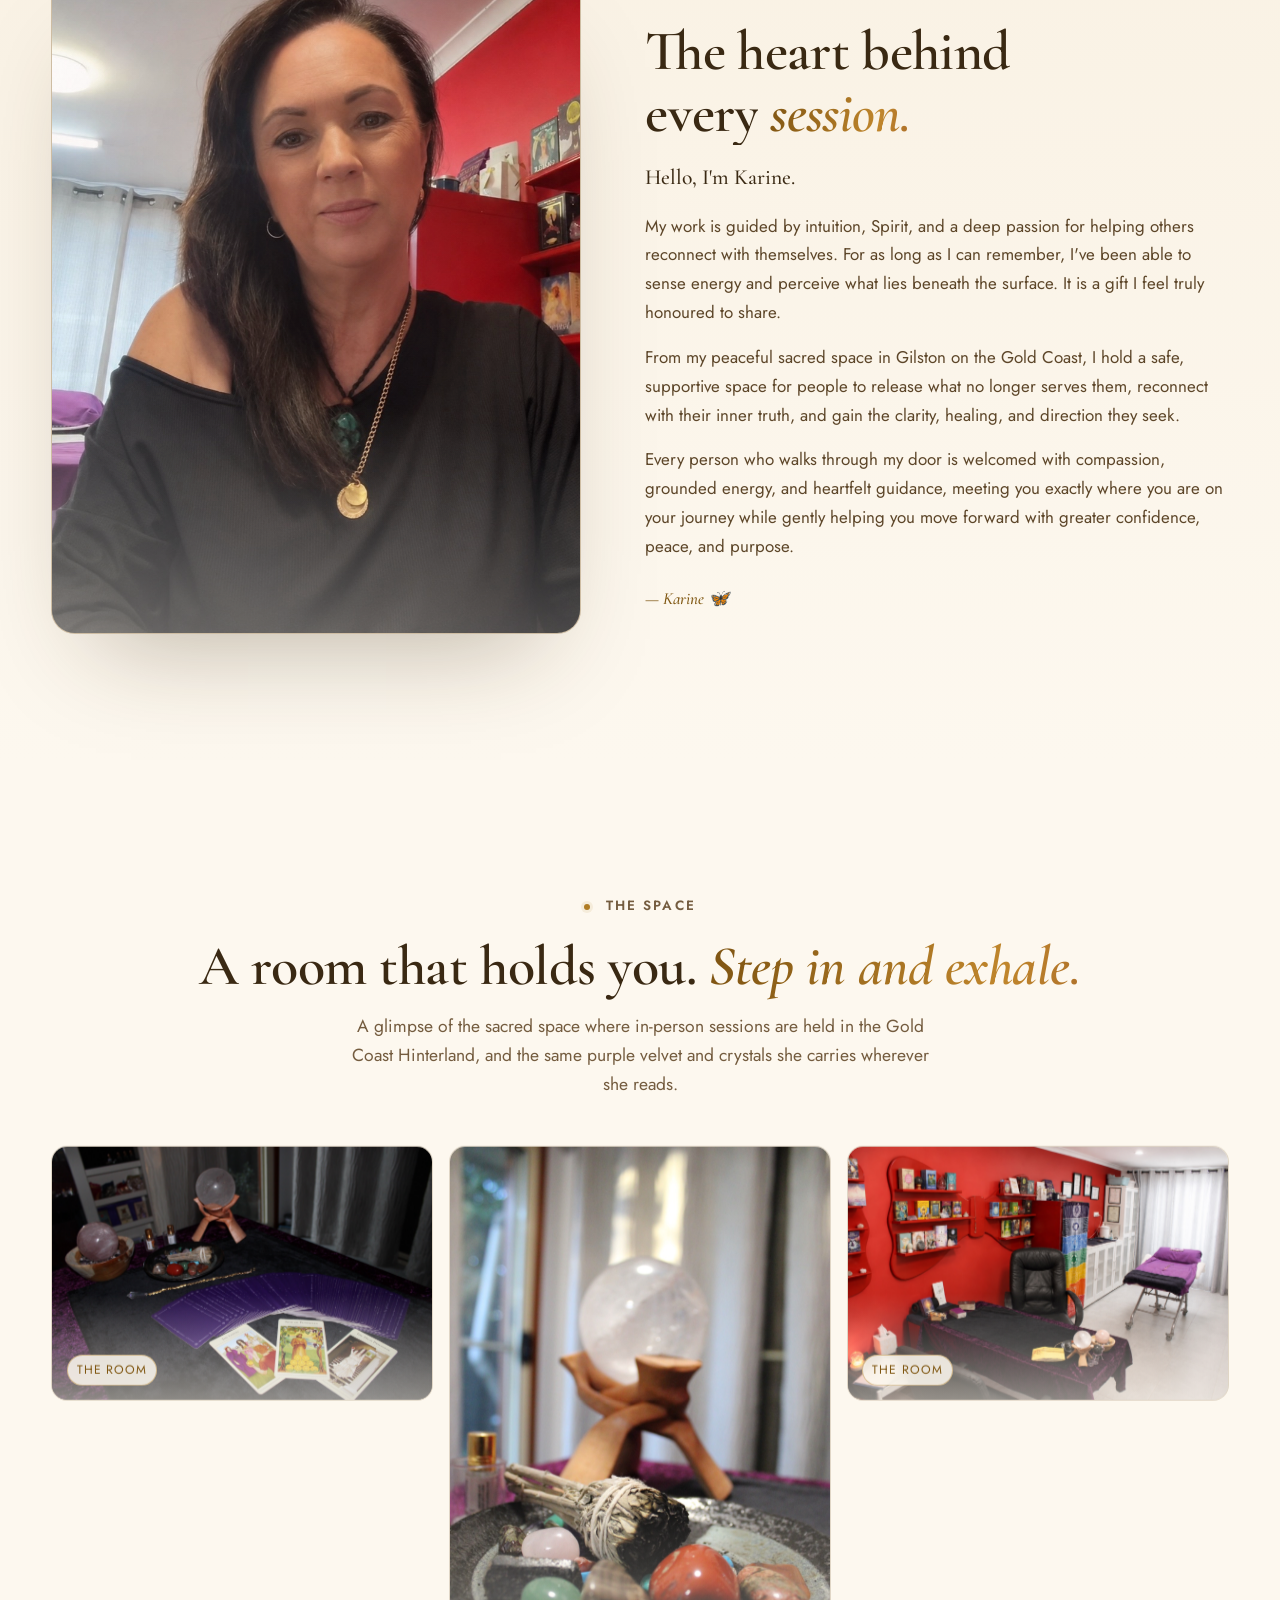
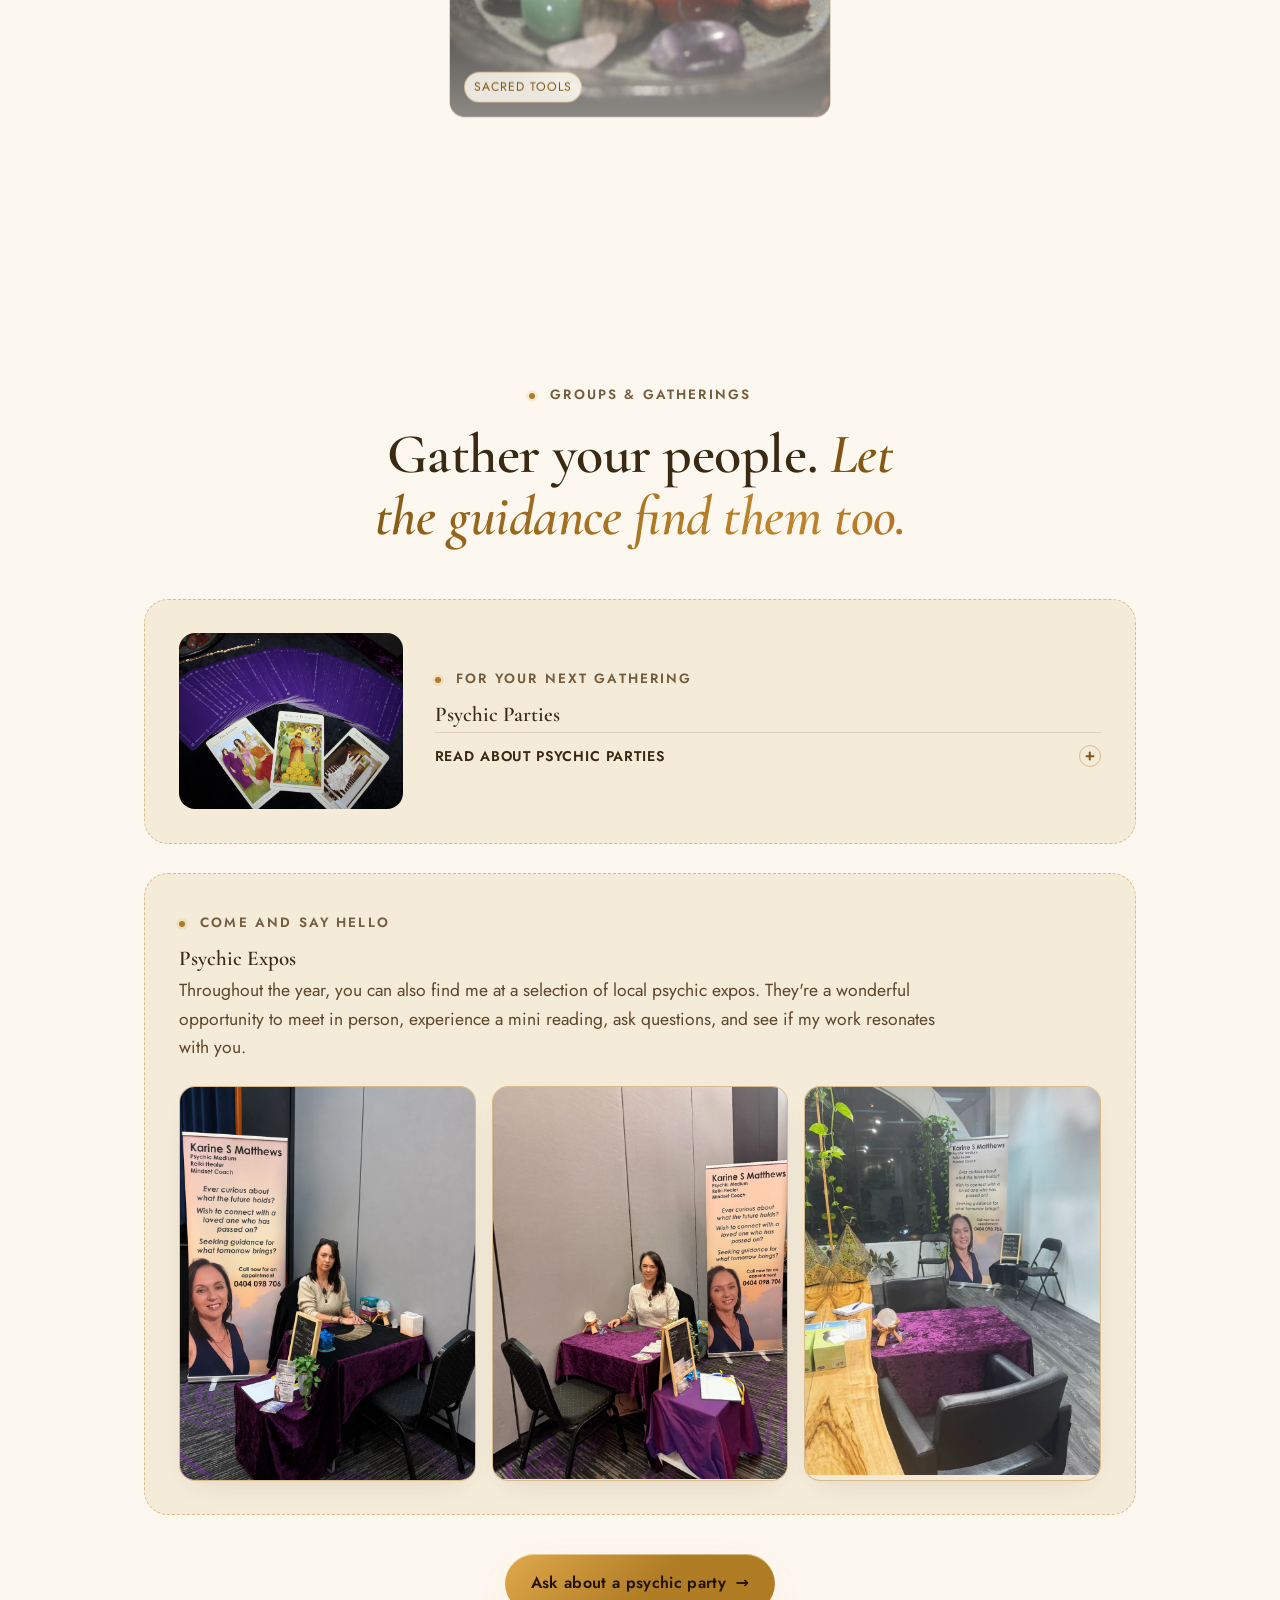
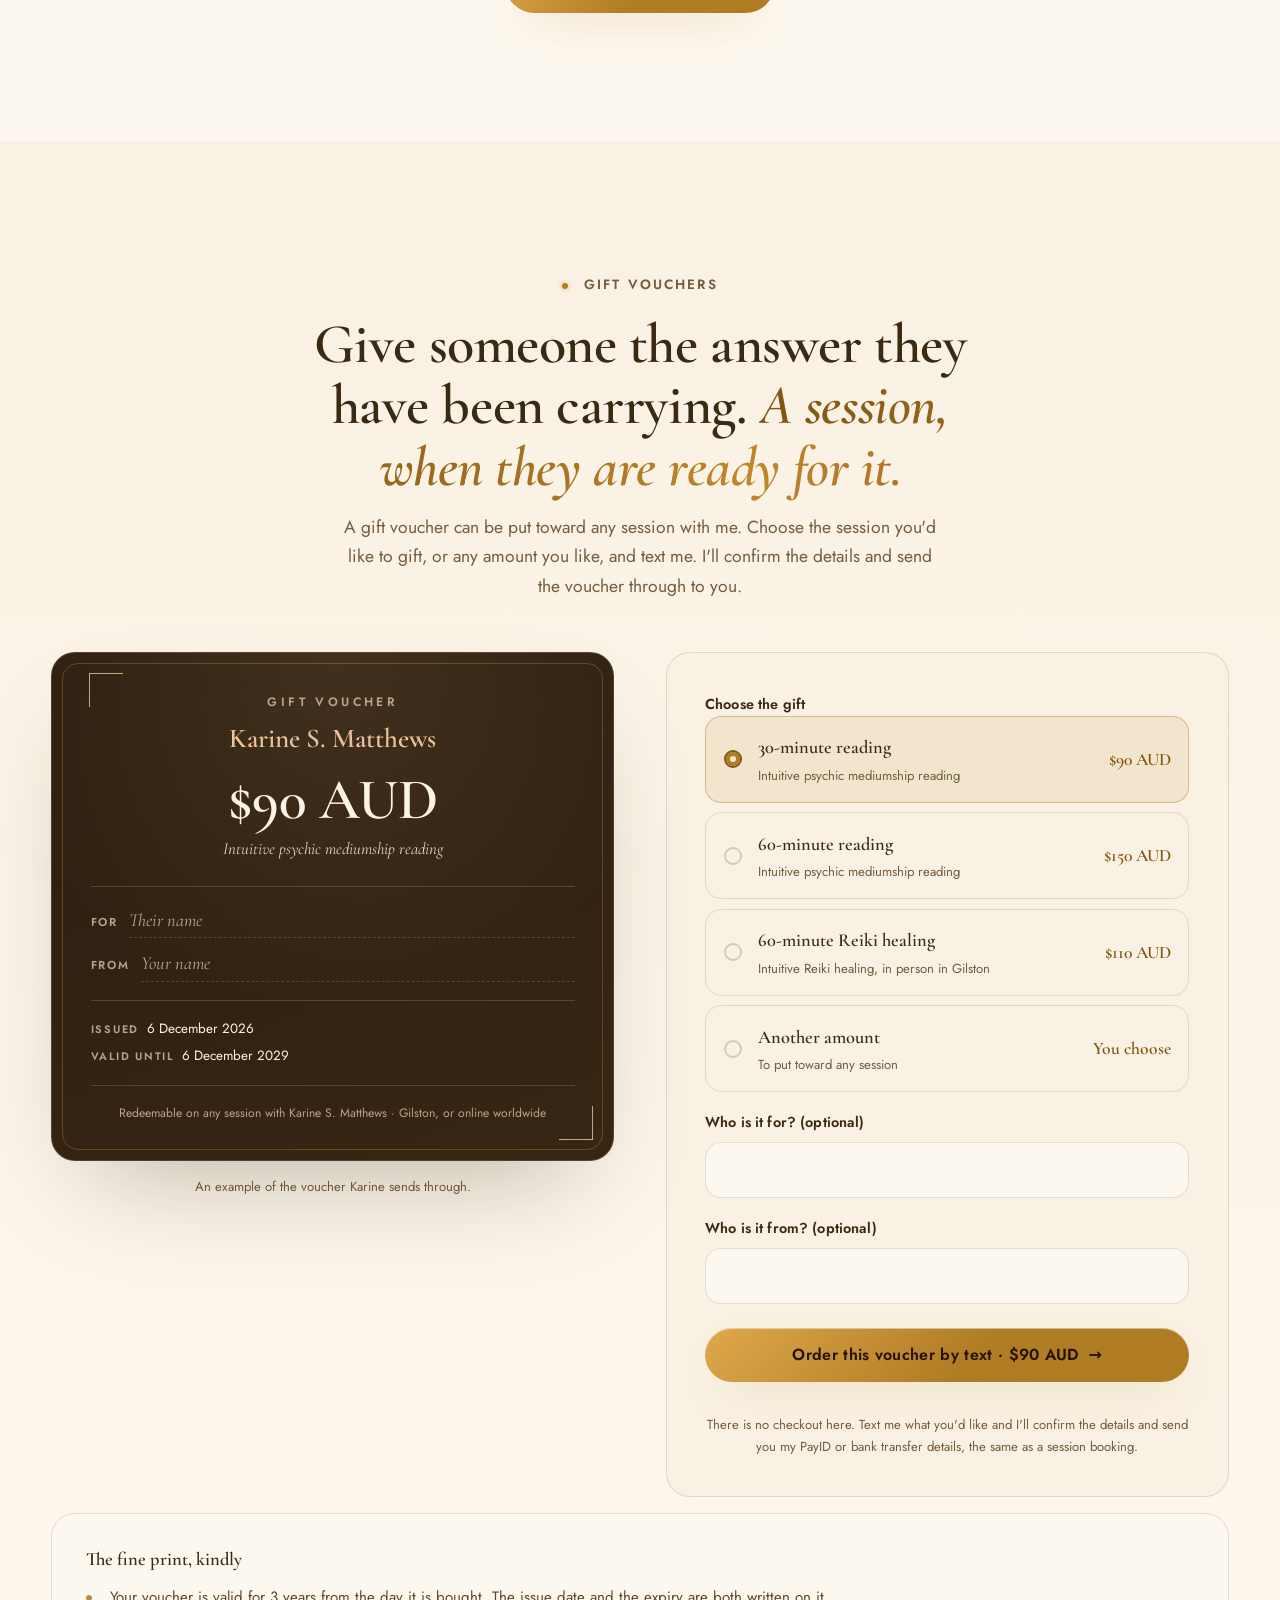
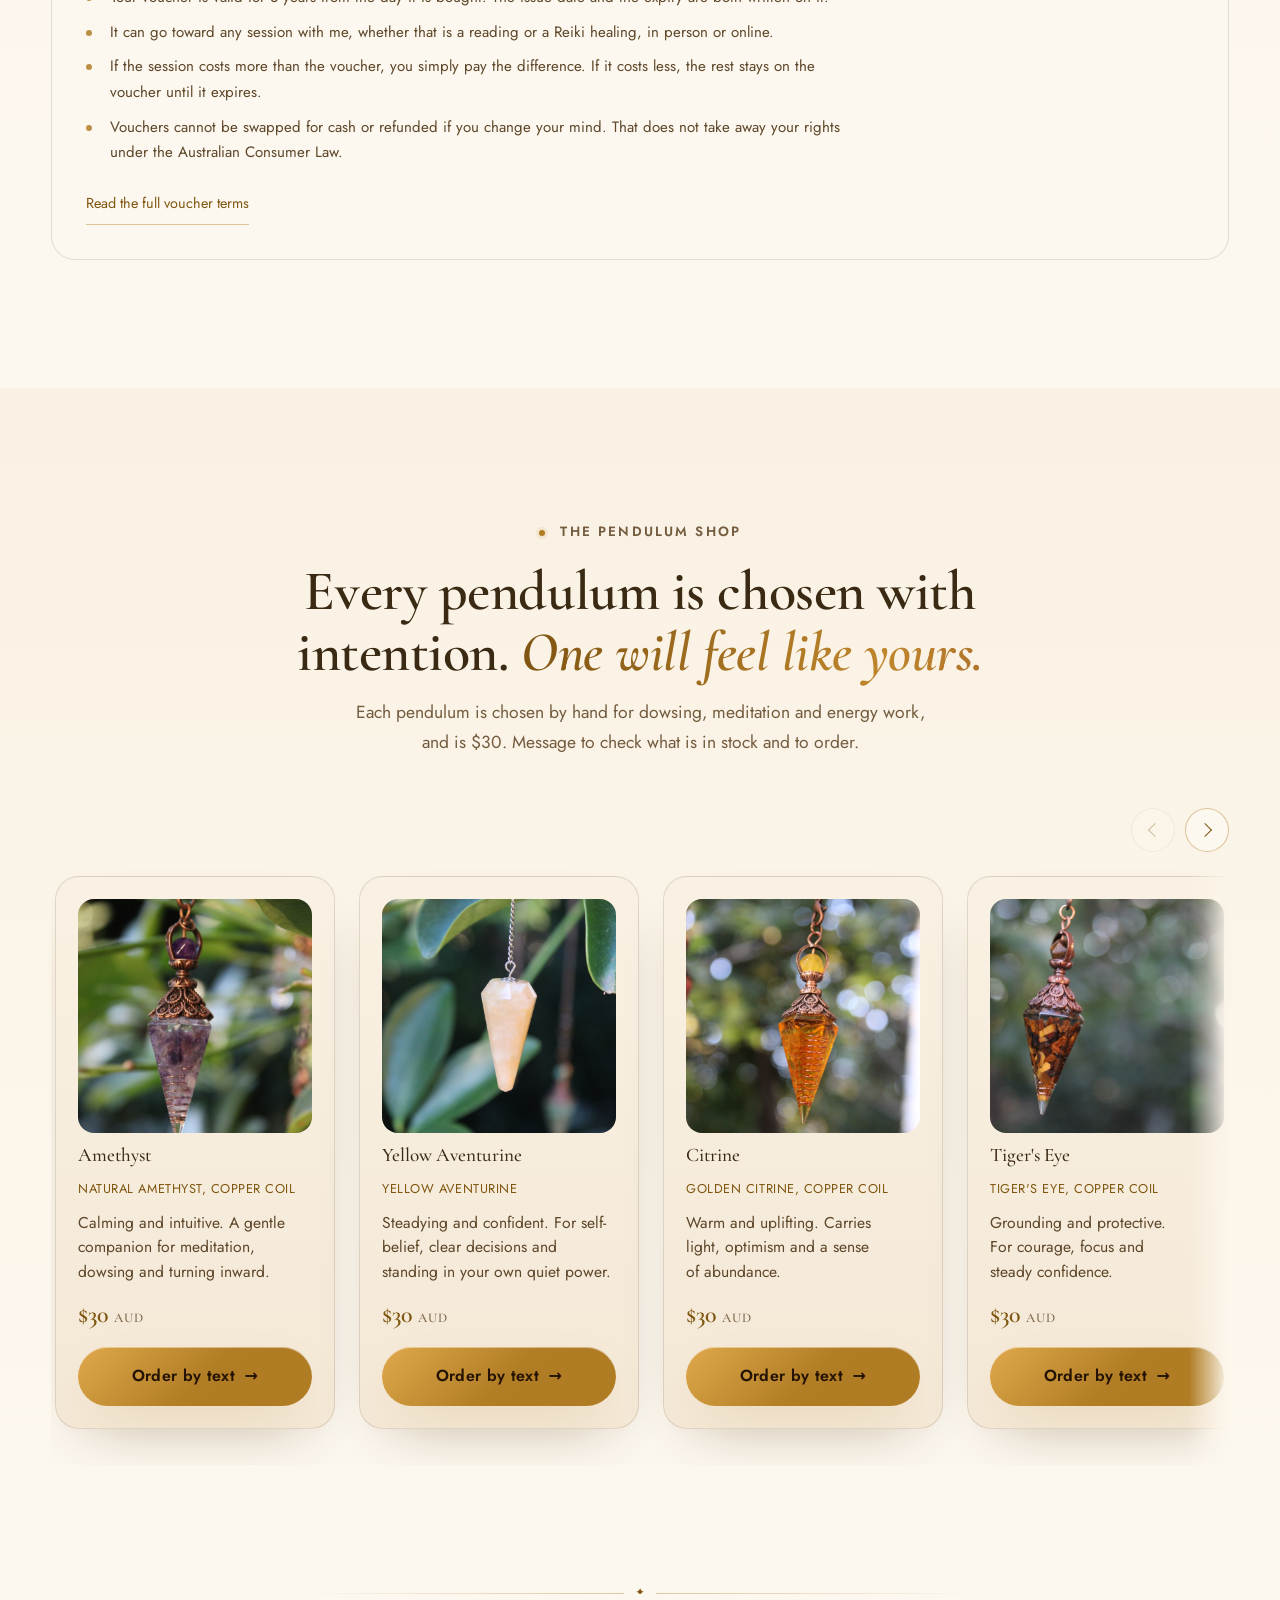
==== commit b9d97d0a: "Revert "Serve her own fonts, and let the stylesheet win the race" This reverts commit 4a628ab1f1126f" ====
--- a/index.html
+++ b/index.html
@@ -26,25 +26,13 @@
   <meta name="twitter:card" content="summary_large_image">
 
   <!-- Fonts: Cormorant Garamond (serif display + emotional italics) + Jost (sans body/UI) -->
-  <!-- Fonts are self-hosted. Identical files, weights, styles and font-display to what
-       the Google CDN served; only the latin and latin-ext subsets are kept.
-       Reason: the CDN stylesheet is render-blocking AND sits on a different origin,
-       which then points at a THIRD origin for the files. Measured on this page with a
-       3ms server response, that chain alone held the first text paint to 2028ms.
-       Same bytes, same look, served from here so nothing has to be negotiated first. -->
-  <style>
-  /* @font-face inlined rather than linked. A separate stylesheet for fonts is a
-     render-blocking round trip of its own: measured here it pushed the first text
-     paint OUT to 2372ms, worse than the Google CDN it replaced. Inlined there is no
-     request at all, so the browser knows about the faces the moment it reads the head.
-     assets/fonts/fonts.css is kept on disk as the readable source of these rules. */
-  @font-face{ font-family: 'Cormorant Garamond'; font-style: italic; font-weight: 400; font-display: swap; src: url(assets/fonts/cormorantgaramond-400-italic-latin-ext.woff2) format('woff2'); unicode-range: U+0100-02BA, U+02BD-02C5, U+02C7-02CC, U+02CE-02D7, U+02DD-02FF, U+0304, U+0308, U+0329, U+1D00-1DBF, U+1E00-1E9F, U+1EF2-1EFF, U+2020, U+20A0-20AB, U+20AD-20C0, U+2113, U+2C60-2C7F, U+A720-A7FF} @font-face{ font-family: 'Cormorant Garamond'; font-style: italic; font-weight: 400; font-display: swap; src: url(assets/fonts/cormorantgaramond-400-italic-latin.woff2) format('woff2'); unicode-range: U+0000-00FF, U+0131, U+0152-0153, U+02BB-02BC, U+02C6, U+02DA, U+02DC, U+0304, U+0308, U+0329, U+2000-206F, U+20AC, U+2122, U+2191, U+2193, U+2212, U+2215, U+FEFF, U+FFFD} @font-face{ font-family: 'Cormorant Garamond'; font-style: italic; font-weight: 500; font-display: swap; src: url(assets/fonts/cormorantgaramond-500-italic-latin-ext.woff2) format('woff2'); unicode-range: U+0100-02BA, U+02BD-02C5, U+02C7-02CC, U+02CE-02D7, U+02DD-02FF, U+0304, U+0308, U+0329, U+1D00-1DBF, U+1E00-1E9F, U+1EF2-1EFF, U+2020, U+20A0-20AB, U+20AD-20C0, U+2113, U+2C60-2C7F, U+A720-A7FF} @font-face{ font-family: 'Cormorant Garamond'; font-style: italic; font-weight: 500; font-display: swap; src: url(assets/fonts/cormorantgaramond-500-italic-latin.woff2) format('woff2'); unicode-range: U+0000-00FF, U+0131, U+0152-0153, U+02BB-02BC, U+02C6, U+02DA, U+02DC, U+0304, U+0308, U+0329, U+2000-206F, U+20AC, U+2122, U+2191, U+2193, U+2212, U+2215, U+FEFF, U+FFFD} @font-face{ font-family: 'Cormorant Garamond'; font-style: italic; font-weight: 600; font-display: swap; src: url(assets/fonts/cormorantgaramond-600-italic-latin-ext.woff2) format('woff2'); unicode-range: U+0100-02BA, U+02BD-02C5, U+02C7-02CC, U+02CE-02D7, U+02DD-02FF, U+0304, U+0308, U+0329, U+1D00-1DBF, U+1E00-1E9F, U+1EF2-1EFF, U+2020, U+20A0-20AB, U+20AD-20C0, U+2113, U+2C60-2C7F, U+A720-A7FF} @font-face{ font-family: 'Cormorant Garamond'; font-style: italic; font-weight: 600; font-display: swap; src: url(assets/fonts/cormorantgaramond-600-italic-latin.woff2) format('woff2'); unicode-range: U+0000-00FF, U+0131, U+0152-0153, U+02BB-02BC, U+02C6, U+02DA, U+02DC, U+0304, U+0308, U+0329, U+2000-206F, U+20AC, U+2122, U+2191, U+2193, U+2212, U+2215, U+FEFF, U+FFFD} @font-face{ font-family: 'Cormorant Garamond'; font-style: normal; font-weight: 400; font-display: swap; src: url(assets/fonts/cormorantgaramond-400-normal-latin-ext.woff2) format('woff2'); unicode-range: U+0100-02BA, U+02BD-02C5, U+02C7-02CC, U+02CE-02D7, U+02DD-02FF, U+0304, U+0308, U+0329, U+1D00-1DBF, U+1E00-1E9F, U+1EF2-1EFF, U+2020, U+20A0-20AB, U+20AD-20C0, U+2113, U+2C60-2C7F, U+A720-A7FF} @font-face{ font-family: 'Cormorant Garamond'; font-style: normal; font-weight: 400; font-display: swap; src: url(assets/fonts/cormorantgaramond-400-normal-latin.woff2) format('woff2'); unicode-range: U+0000-00FF, U+0131, U+0152-0153, U+02BB-02BC, U+02C6, U+02DA, U+02DC, U+0304, U+0308, U+0329, U+2000-206F, U+20AC, U+2122, U+2191, U+2193, U+2212, U+2215, U+FEFF, U+FFFD} @font-face{ font-family: 'Cormorant Garamond'; font-style: normal; font-weight: 500; font-display: swap; src: url(assets/fonts/cormorantgaramond-500-normal-latin-ext.woff2) format('woff2'); unicode-range: U+0100-02BA, U+02BD-02C5, U+02C7-02CC, U+02CE-02D7, U+02DD-02FF, U+0304, U+0308, U+0329, U+1D00-1DBF, U+1E00-1E9F, U+1EF2-1EFF, U+2020, U+20A0-20AB, U+20AD-20C0, U+2113, U+2C60-2C7F, U+A720-A7FF} @font-face{ font-family: 'Cormorant Garamond'; font-style: normal; font-weight: 500; font-display: swap; src: url(assets/fonts/cormorantgaramond-500-normal-latin.woff2) format('woff2'); unicode-range: U+0000-00FF, U+0131, U+0152-0153, U+02BB-02BC, U+02C6, U+02DA, U+02DC, U+0304, U+0308, U+0329, U+2000-206F, U+20AC, U+2122, U+2191, U+2193, U+2212, U+2215, U+FEFF, U+FFFD} @font-face{ font-family: 'Cormorant Garamond'; font-style: normal; font-weight: 600; font-display: swap; src: url(assets/fonts/cormorantgaramond-600-normal-latin-ext.woff2) format('woff2'); unicode-range: U+0100-02BA, U+02BD-02C5, U+02C7-02CC, U+02CE-02D7, U+02DD-02FF, U+0304, U+0308, U+0329, U+1D00-1DBF, U+1E00-1E9F, U+1EF2-1EFF, U+2020, U+20A0-20AB, U+20AD-20C0, U+2113, U+2C60-2C7F, U+A720-A7FF} @font-face{ font-family: 'Cormorant Garamond'; font-style: normal; font-weight: 600; font-display: swap; src: url(assets/fonts/cormorantgaramond-600-normal-latin.woff2) format('woff2'); unicode-range: U+0000-00FF, U+0131, U+0152-0153, U+02BB-02BC, U+02C6, U+02DA, U+02DC, U+0304, U+0308, U+0329, U+2000-206F, U+20AC, U+2122, U+2191, U+2193, U+2212, U+2215, U+FEFF, U+FFFD} @font-face{ font-family: 'Jost'; font-style: normal; font-weight: 400; font-display: swap; src: url(assets/fonts/jost-400-normal-latin-ext.woff2) format('woff2'); unicode-range: U+0100-02BA, U+02BD-02C5, U+02C7-02CC, U+02CE-02D7, U+02DD-02FF, U+0304, U+0308, U+0329, U+1D00-1DBF, U+1E00-1E9F, U+1EF2-1EFF, U+2020, U+20A0-20AB, U+20AD-20C0, U+2113, U+2C60-2C7F, U+A720-A7FF} @font-face{ font-family: 'Jost'; font-style: normal; font-weight: 400; font-display: swap; src: url(assets/fonts/jost-400-normal-latin.woff2) format('woff2'); unicode-range: U+0000-00FF, U+0131, U+0152-0153, U+02BB-02BC, U+02C6, U+02DA, U+02DC, U+0304, U+0308, U+0329, U+2000-206F, U+20AC, U+2122, U+2191, U+2193, U+2212, U+2215, U+FEFF, U+FFFD} @font-face{ font-family: 'Jost'; font-style: normal; font-weight: 500; font-display: swap; src: url(assets/fonts/jost-500-normal-latin-ext.woff2) format('woff2'); unicode-range: U+0100-02BA, U+02BD-02C5, U+02C7-02CC, U+02CE-02D7, U+02DD-02FF, U+0304, U+0308, U+0329, U+1D00-1DBF, U+1E00-1E9F, U+1EF2-1EFF, U+2020, U+20A0-20AB, U+20AD-20C0, U+2113, U+2C60-2C7F, U+A720-A7FF} @font-face{ font-family: 'Jost'; font-style: normal; font-weight: 500; font-display: swap; src: url(assets/fonts/jost-500-normal-latin.woff2) format('woff2'); unicode-range: U+0000-00FF, U+0131, U+0152-0153, U+02BB-02BC, U+02C6, U+02DA, U+02DC, U+0304, U+0308, U+0329, U+2000-206F, U+20AC, U+2122, U+2191, U+2193, U+2212, U+2215, U+FEFF, U+FFFD} @font-face{ font-family: 'Jost'; font-style: normal; font-weight: 600; font-display: swap; src: url(assets/fonts/jost-600-normal-latin-ext.woff2) format('woff2'); unicode-range: U+0100-02BA, U+02BD-02C5, U+02C7-02CC, U+02CE-02D7, U+02DD-02FF, U+0304, U+0308, U+0329, U+1D00-1DBF, U+1E00-1E9F, U+1EF2-1EFF, U+2020, U+20A0-20AB, U+20AD-20C0, U+2113, U+2C60-2C7F, U+A720-A7FF} @font-face{ font-family: 'Jost'; font-style: normal; font-weight: 600; font-display: swap; src: url(assets/fonts/jost-600-normal-latin.woff2) format('woff2'); unicode-range: U+0000-00FF, U+0131, U+0152-0153, U+02BB-02BC, U+02C6, U+02DA, U+02DC, U+0304, U+0308, U+0329, U+2000-206F, U+20AC, U+2122, U+2191, U+2193, U+2212, U+2215, U+FEFF, U+FFFD} @font-face{ font-family: 'Jost'; font-style: normal; font-weight: 700; font-display: swap; src: url(assets/fonts/jost-700-normal-latin-ext.woff2) format('woff2'); unicode-range: U+0100-02BA, U+02BD-02C5, U+02C7-02CC, U+02CE-02D7, U+02DD-02FF, U+0304, U+0308, U+0329, U+1D00-1DBF, U+1E00-1E9F, U+1EF2-1EFF, U+2020, U+20A0-20AB, U+20AD-20C0, U+2113, U+2C60-2C7F, U+A720-A7FF} @font-face{ font-family: 'Jost'; font-style: normal; font-weight: 700; font-display: swap; src: url(assets/fonts/jost-700-normal-latin.woff2) format('woff2'); unicode-range: U+0000-00FF, U+0131, U+0152-0153, U+02BB-02BC, U+02C6, U+02DA, U+02DC, U+0304, U+0308, U+0329, U+2000-206F, U+20AC, U+2122, U+2191, U+2193, U+2212, U+2215, U+FEFF, U+FFFD}
-  </style>
+  <link rel="preconnect" href="https://fonts.googleapis.com">
+  <link rel="preconnect" href="https://fonts.gstatic.com" crossorigin>
+  <link href="https://fonts.googleapis.com/css2?family=Cormorant+Garamond:ital,wght@0,400;0,500;0,600;1,400;1,500;1,600&family=Jost:wght@400;500;600;700&display=swap" rel="stylesheet">
+
   <!-- Favicon — crescent moon in candlelight gold on a deep warm field -->
   <link rel="icon" href="data:image/svg+xml,%3Csvg xmlns='http://www.w3.org/2000/svg' viewBox='0 0 32 32'%3E%3Crect width='32' height='32' rx='8' fill='%232B1D10'/%3E%3Cpath d='M20.5 21a7 7 0 1 1-4.2-12.9 8 8 0 1 0 4.2 12.9z' fill='%23E8C583'/%3E%3Ccircle cx='22' cy='10' r='1.3' fill='%23C0764E'/%3E%3C/svg%3E">
-  <!-- fetchpriority high: this stylesheet is what the first text paint waits on, and it
-       was arriving last behind three animation libraries on a slow connection. -->
-  <link rel="stylesheet" href="styles.css" fetchpriority="high">
+  <link rel="stylesheet" href="styles.css">
 </head>
 <body>
 
@@ -606,9 +594,9 @@
   <script type="application/ld+json" id="ldSchema"></script>
 
   <!-- Vendor -->
-  <script defer src="vendor/lenis.min.js"></script>
-  <script defer src="vendor/gsap.min.js"></script>
-  <script defer src="vendor/ScrollTrigger.min.js"></script>
+  <script src="vendor/lenis.min.js"></script>
+  <script src="vendor/gsap.min.js"></script>
+  <script src="vendor/ScrollTrigger.min.js"></script>
 
   <!-- App -->
   <script defer src="analytics.js"></script>
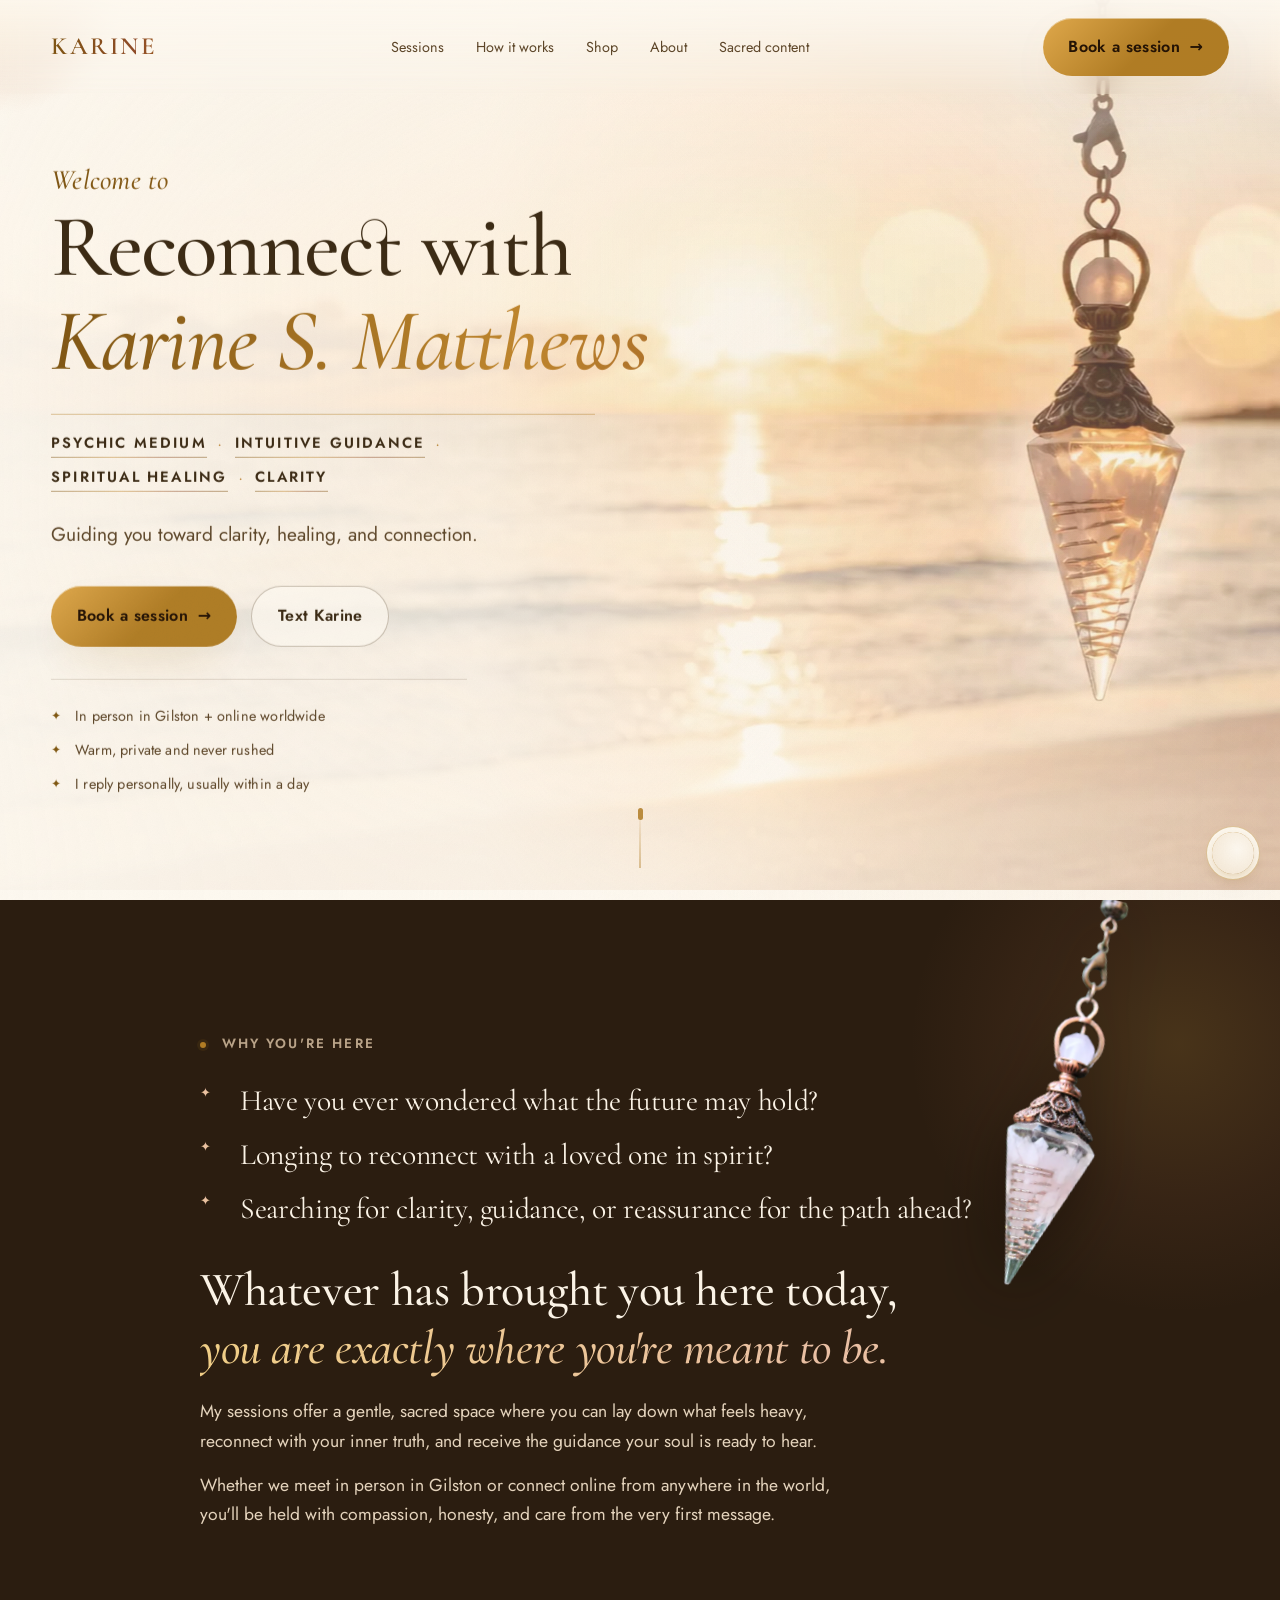
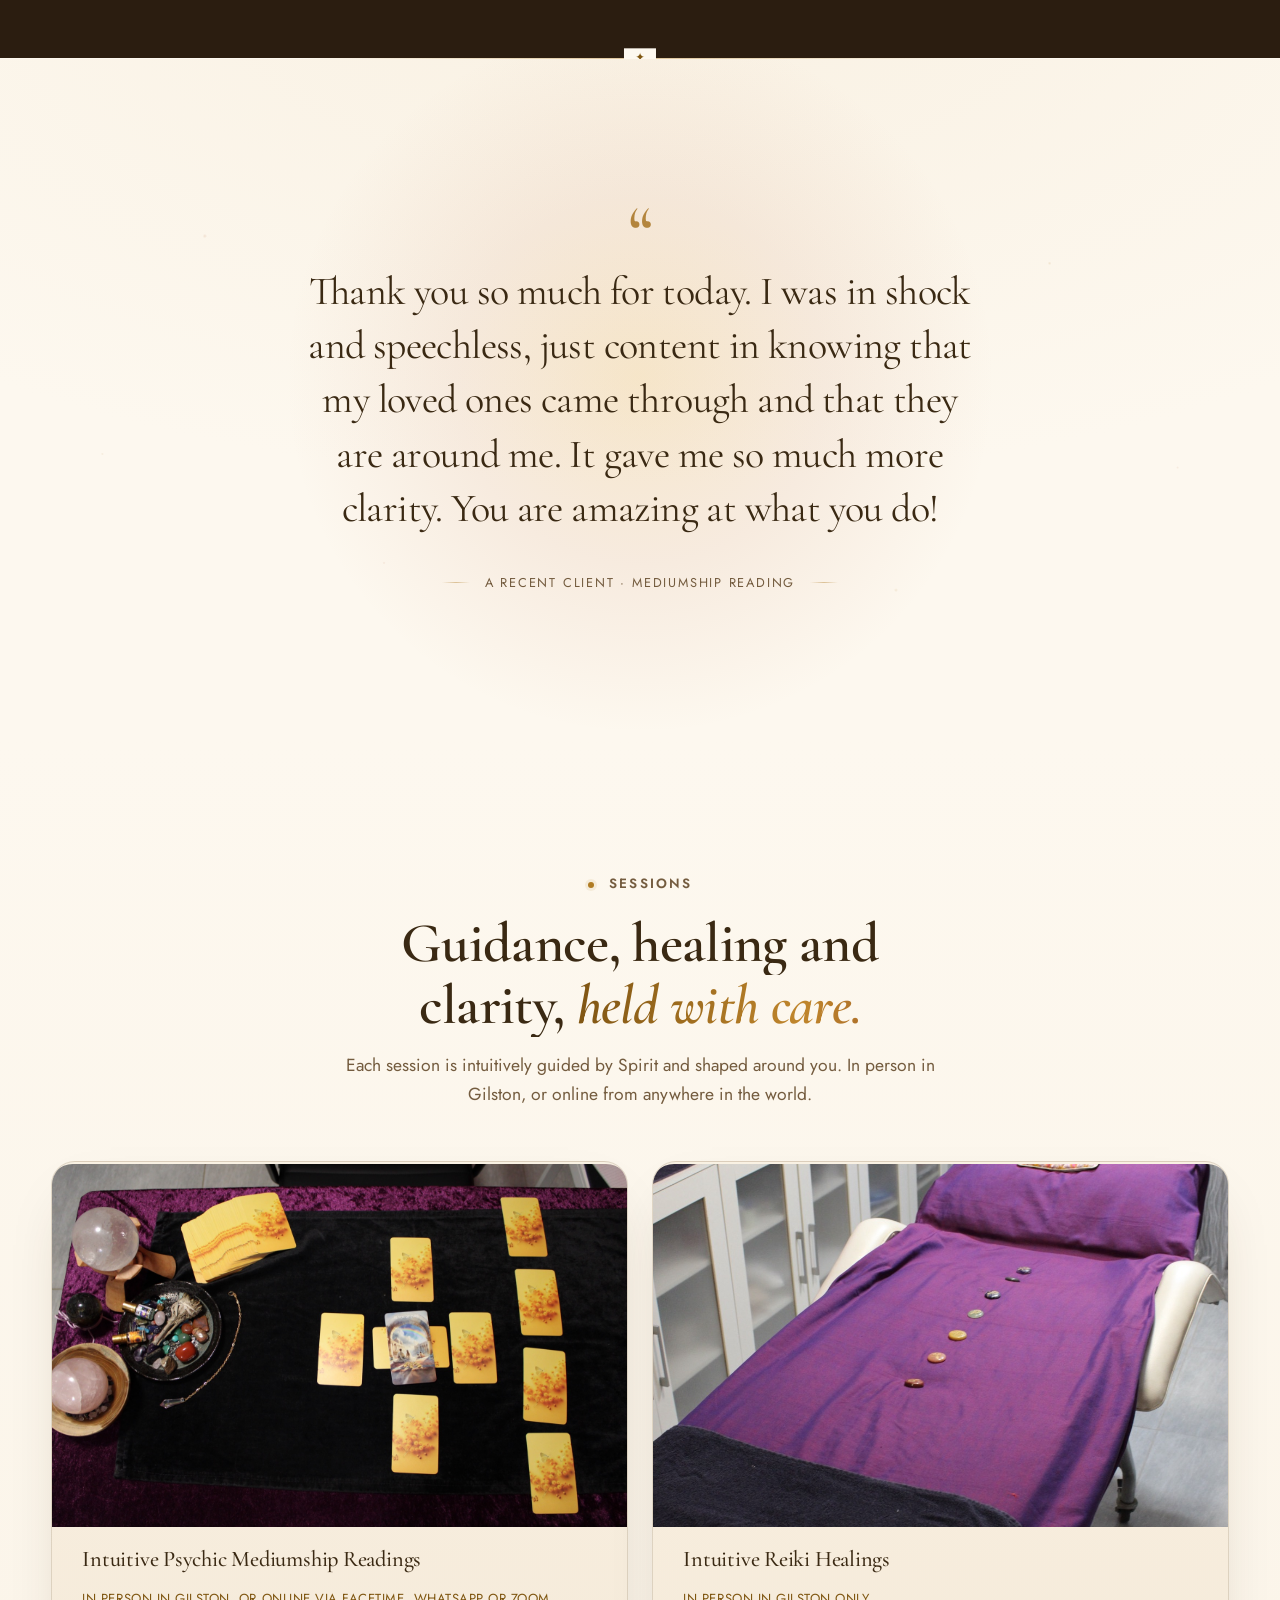
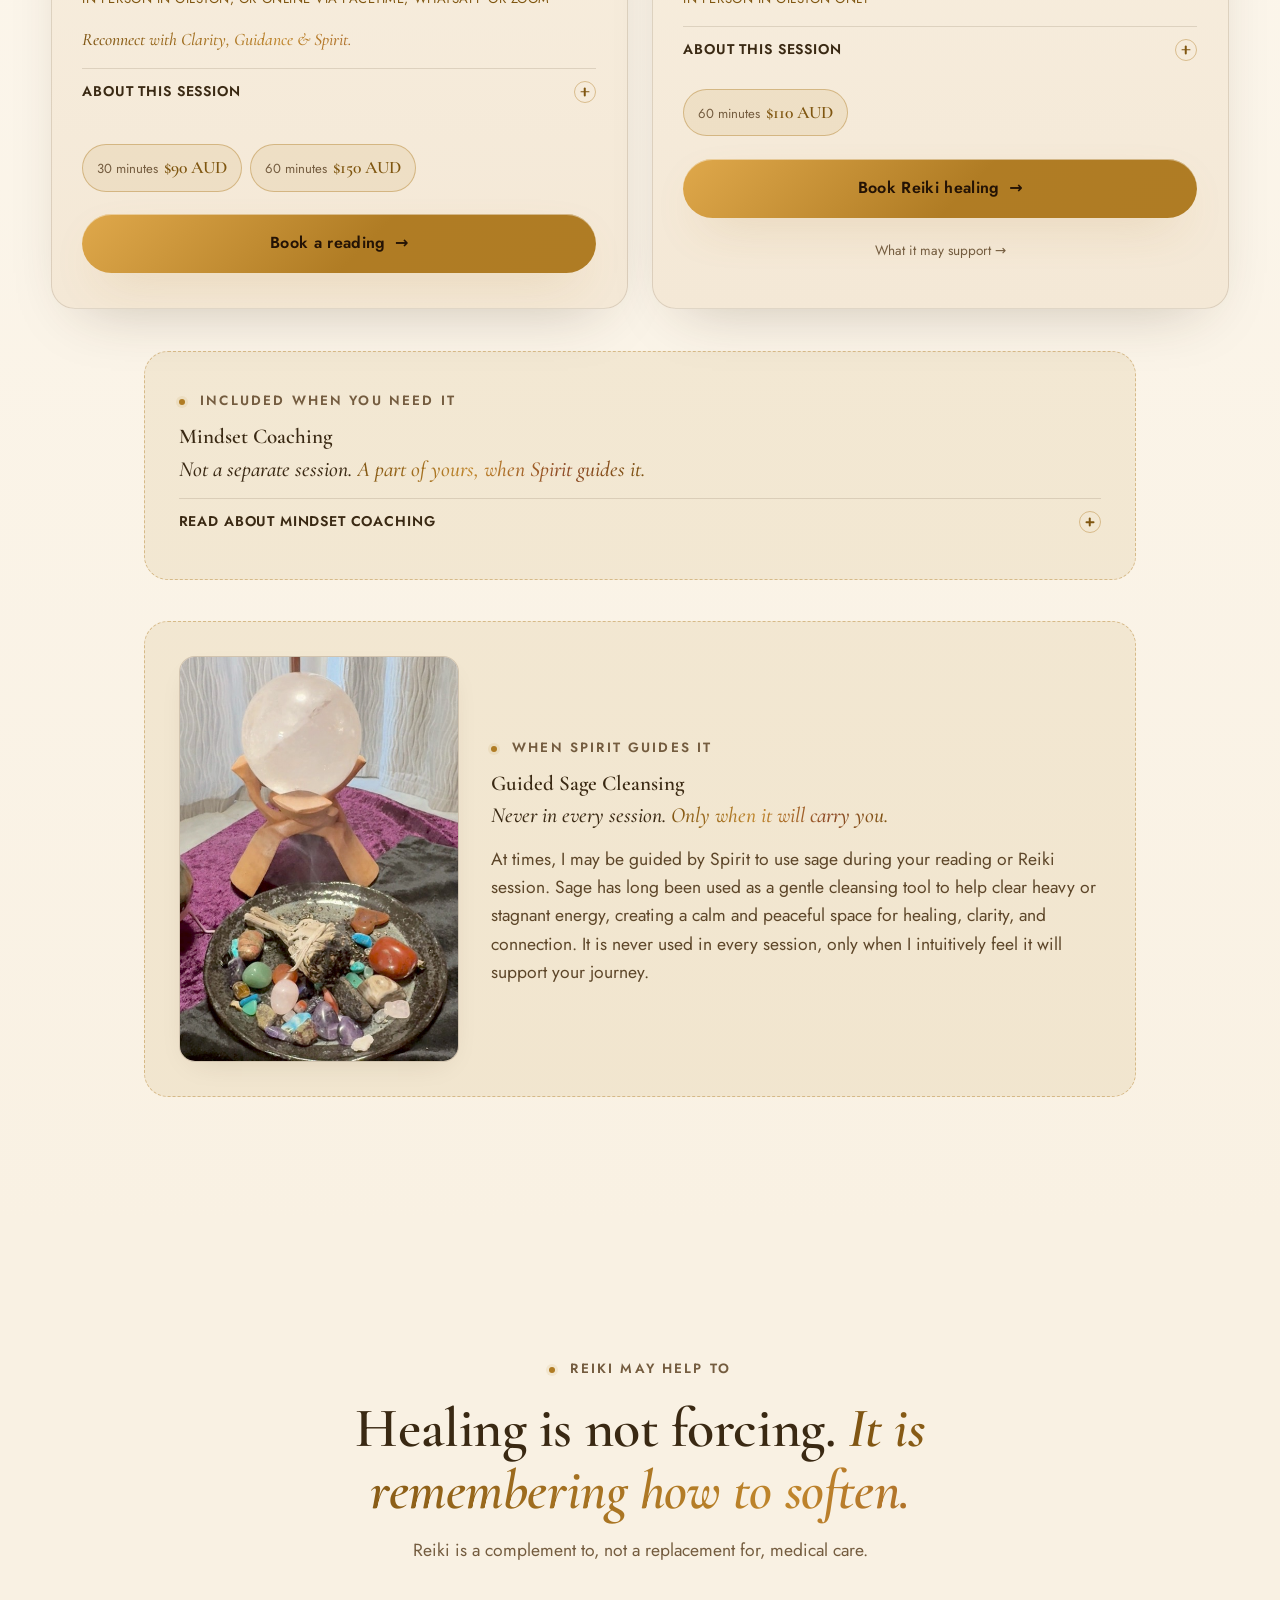
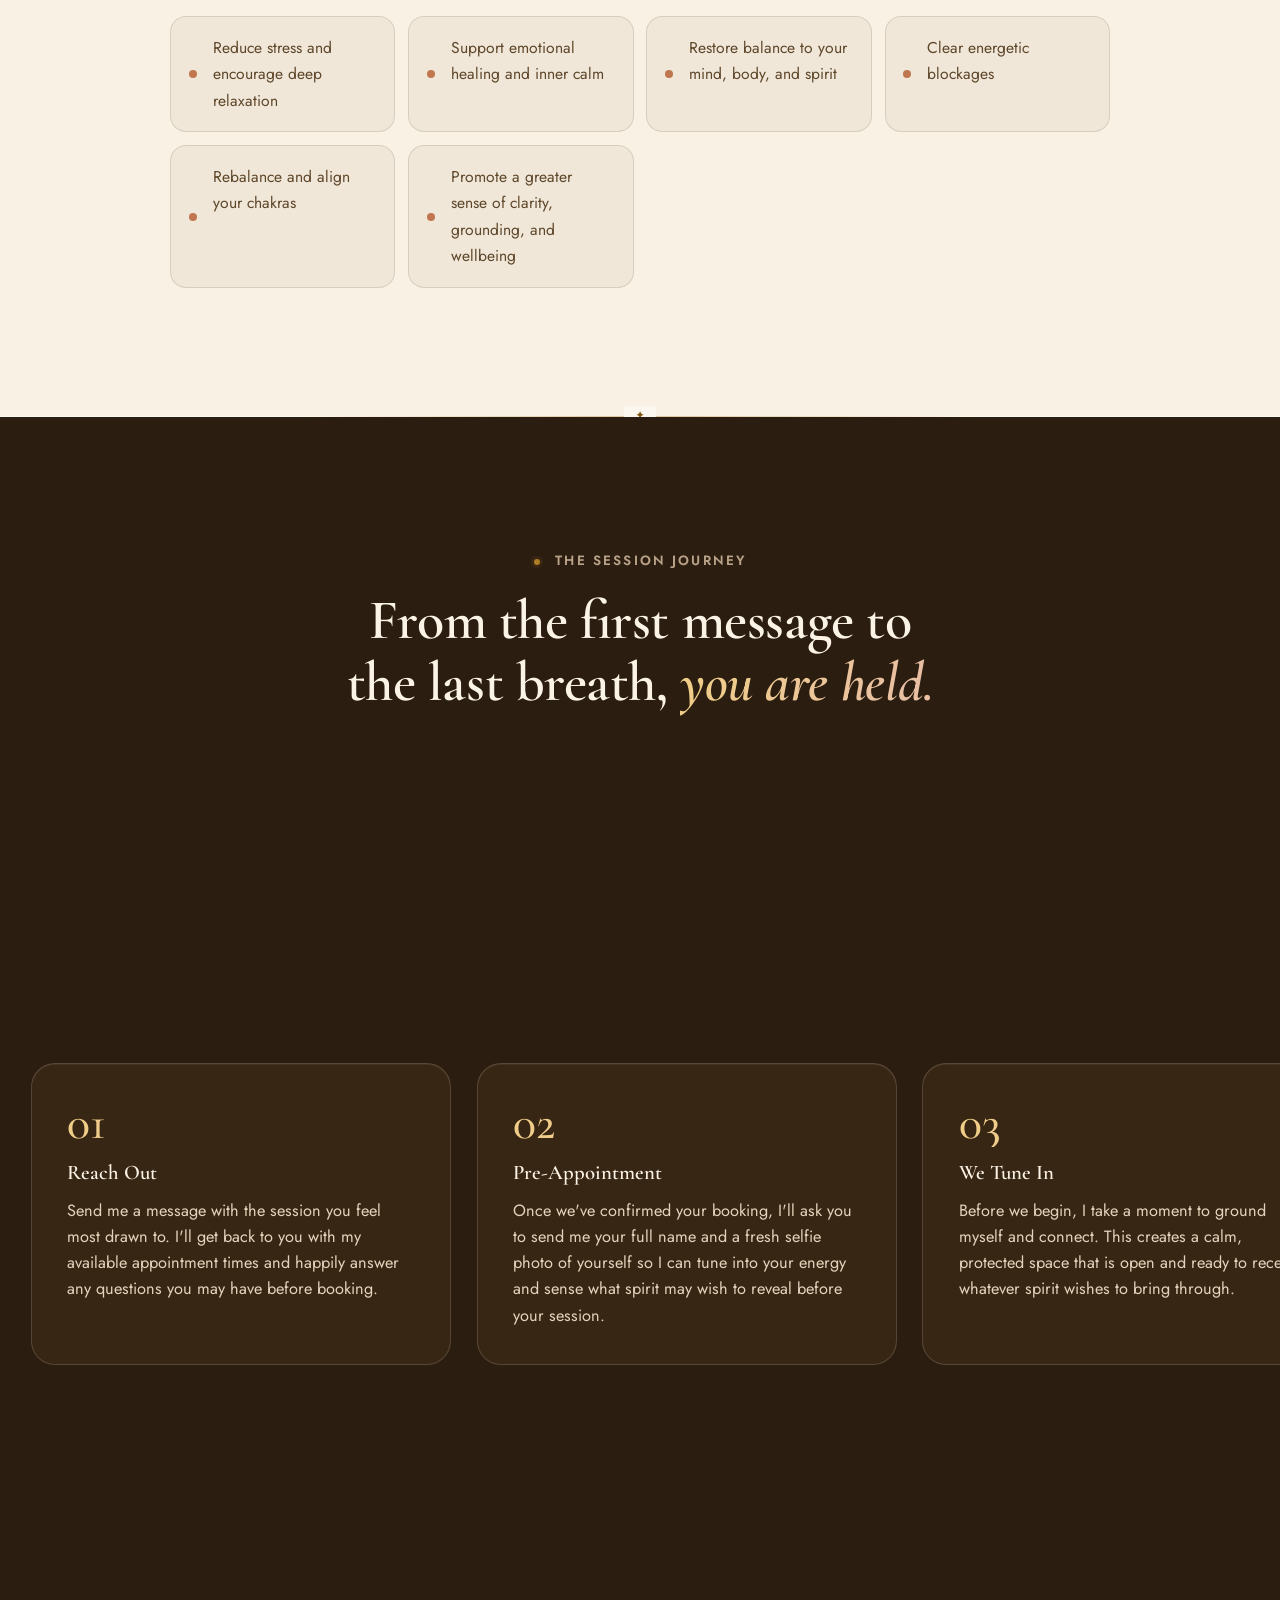
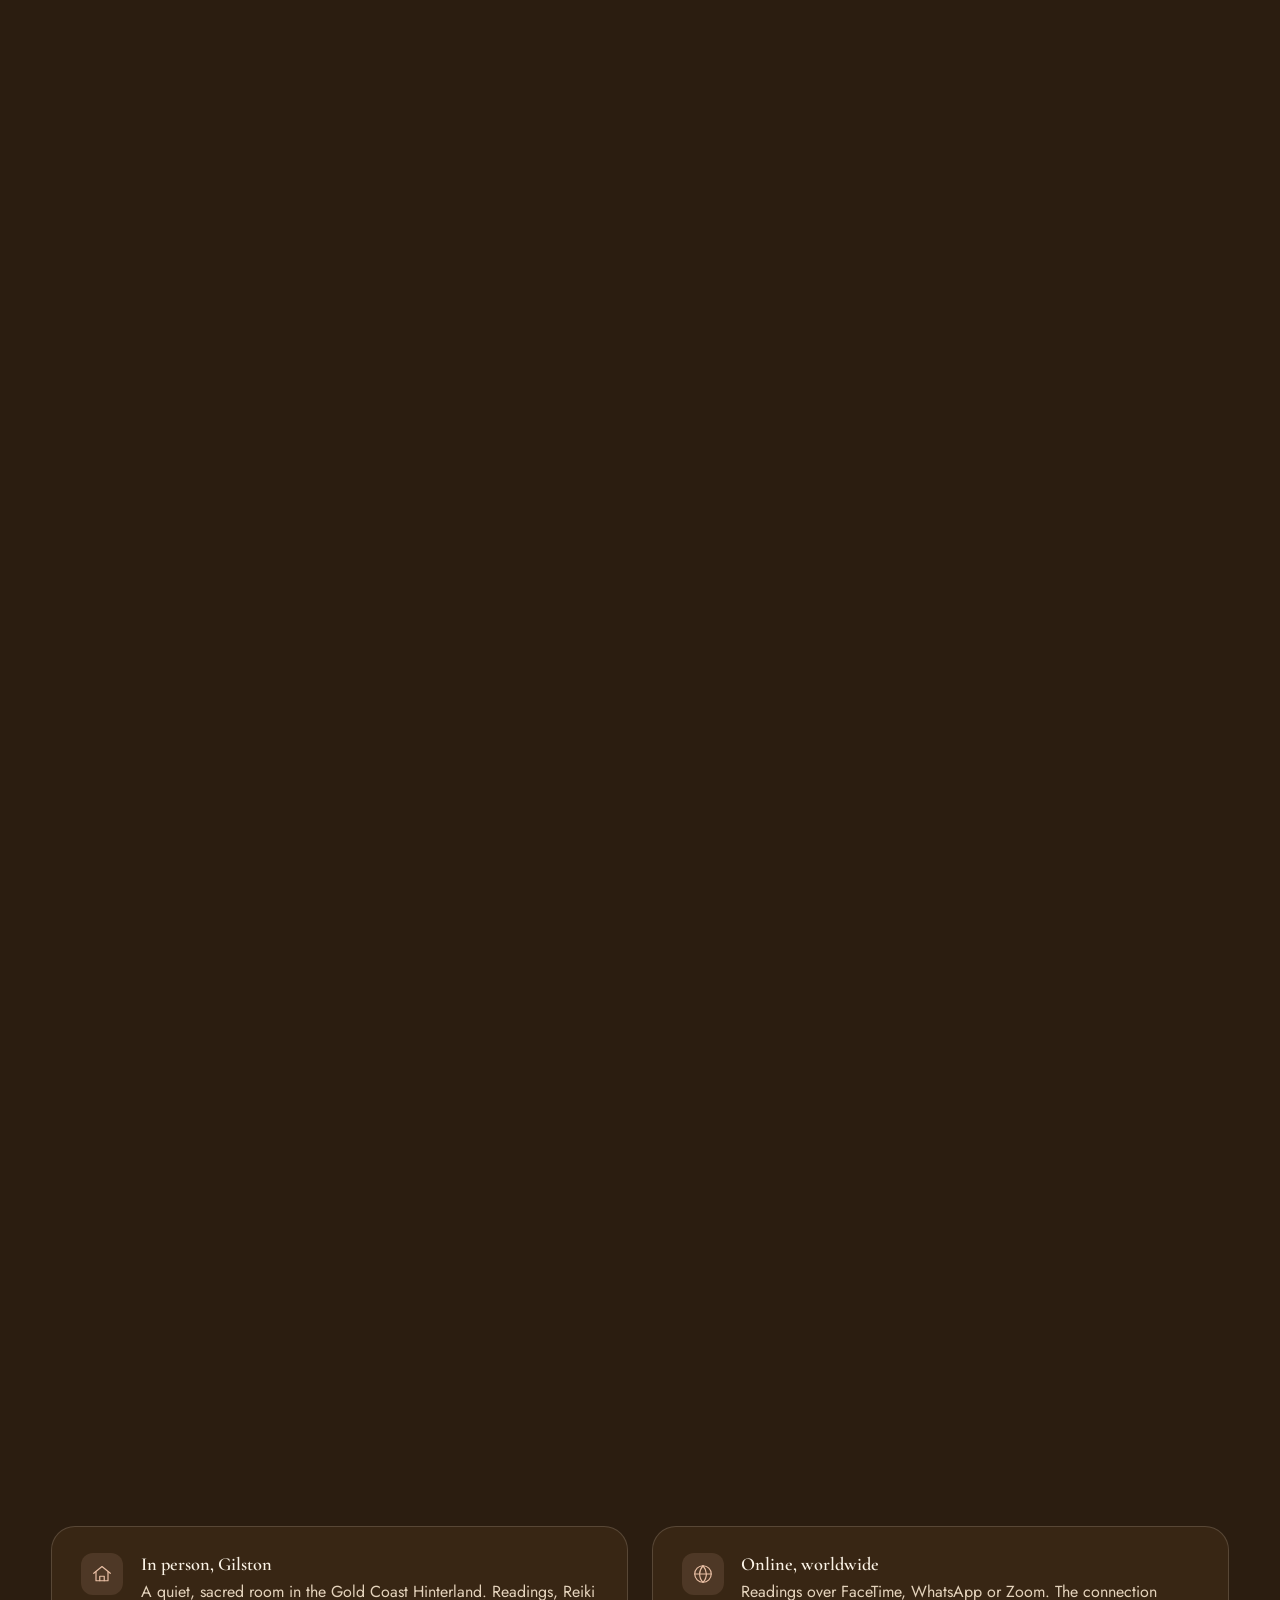
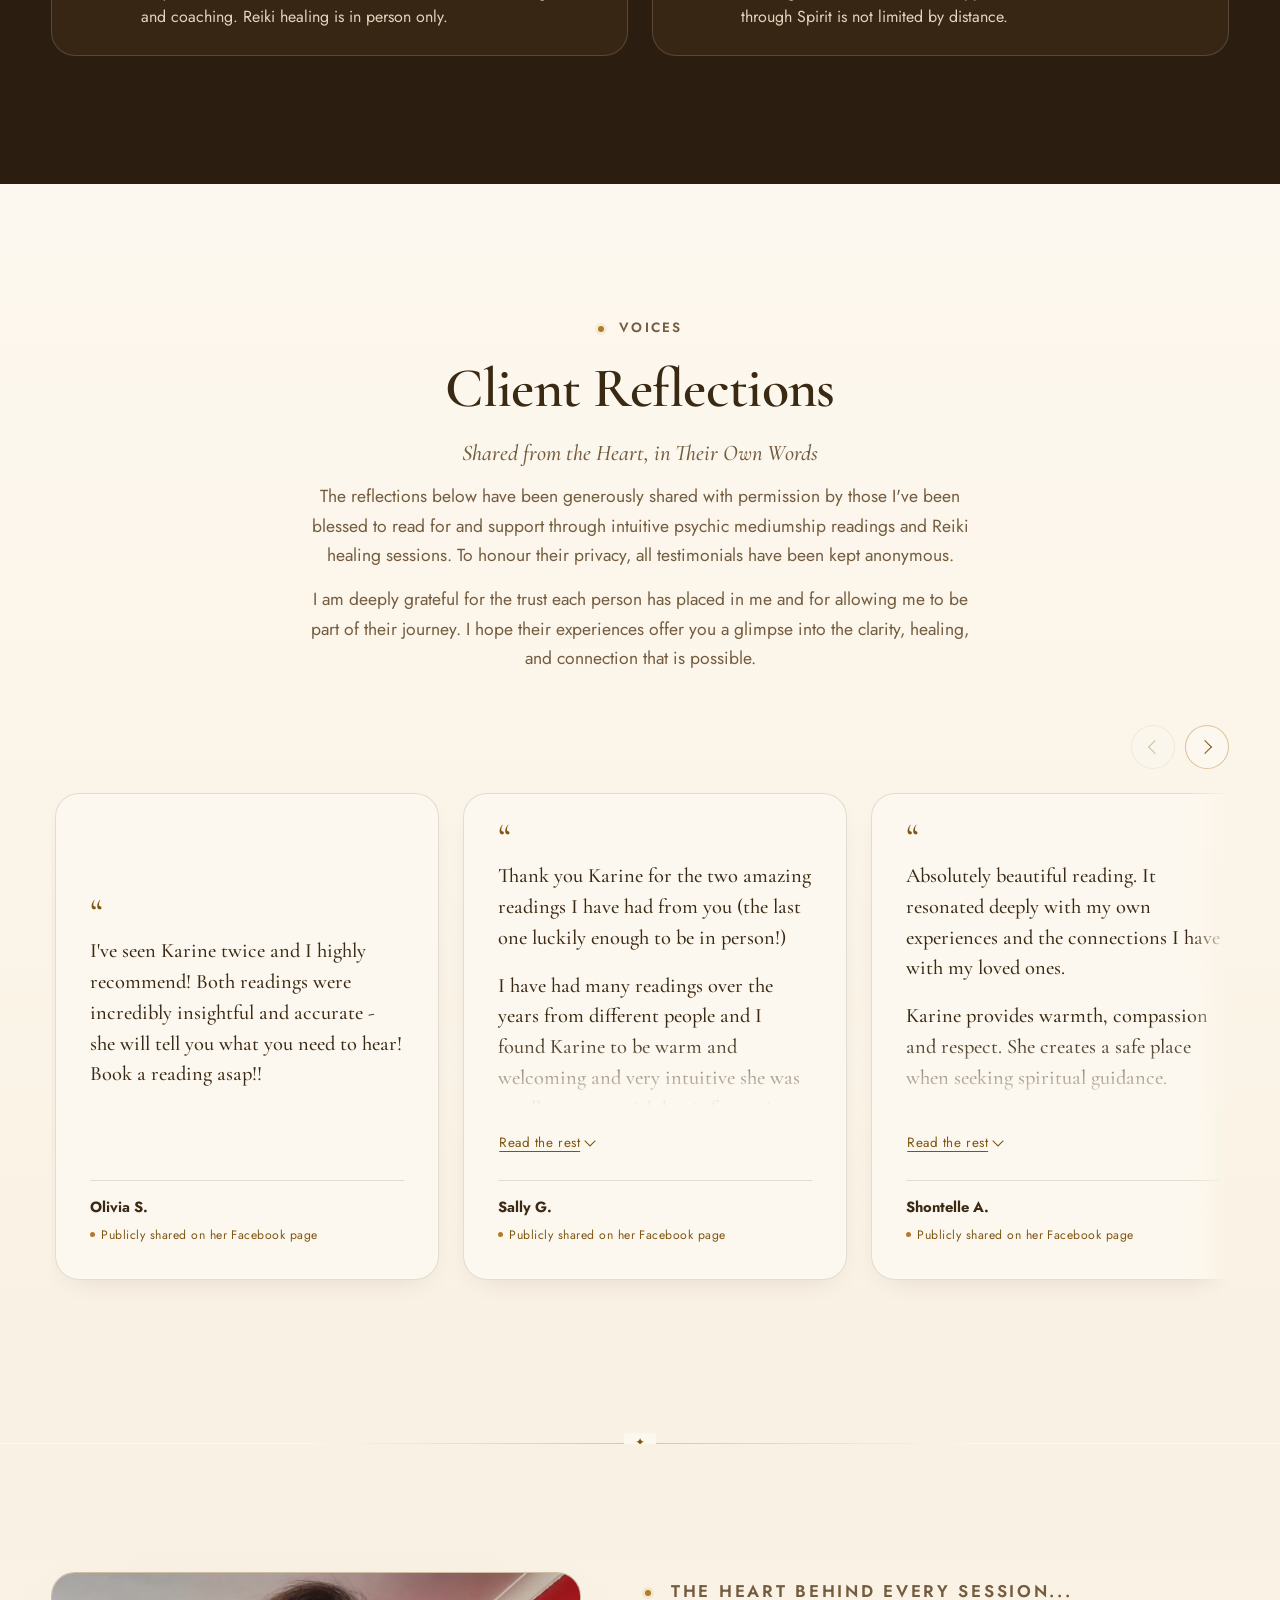
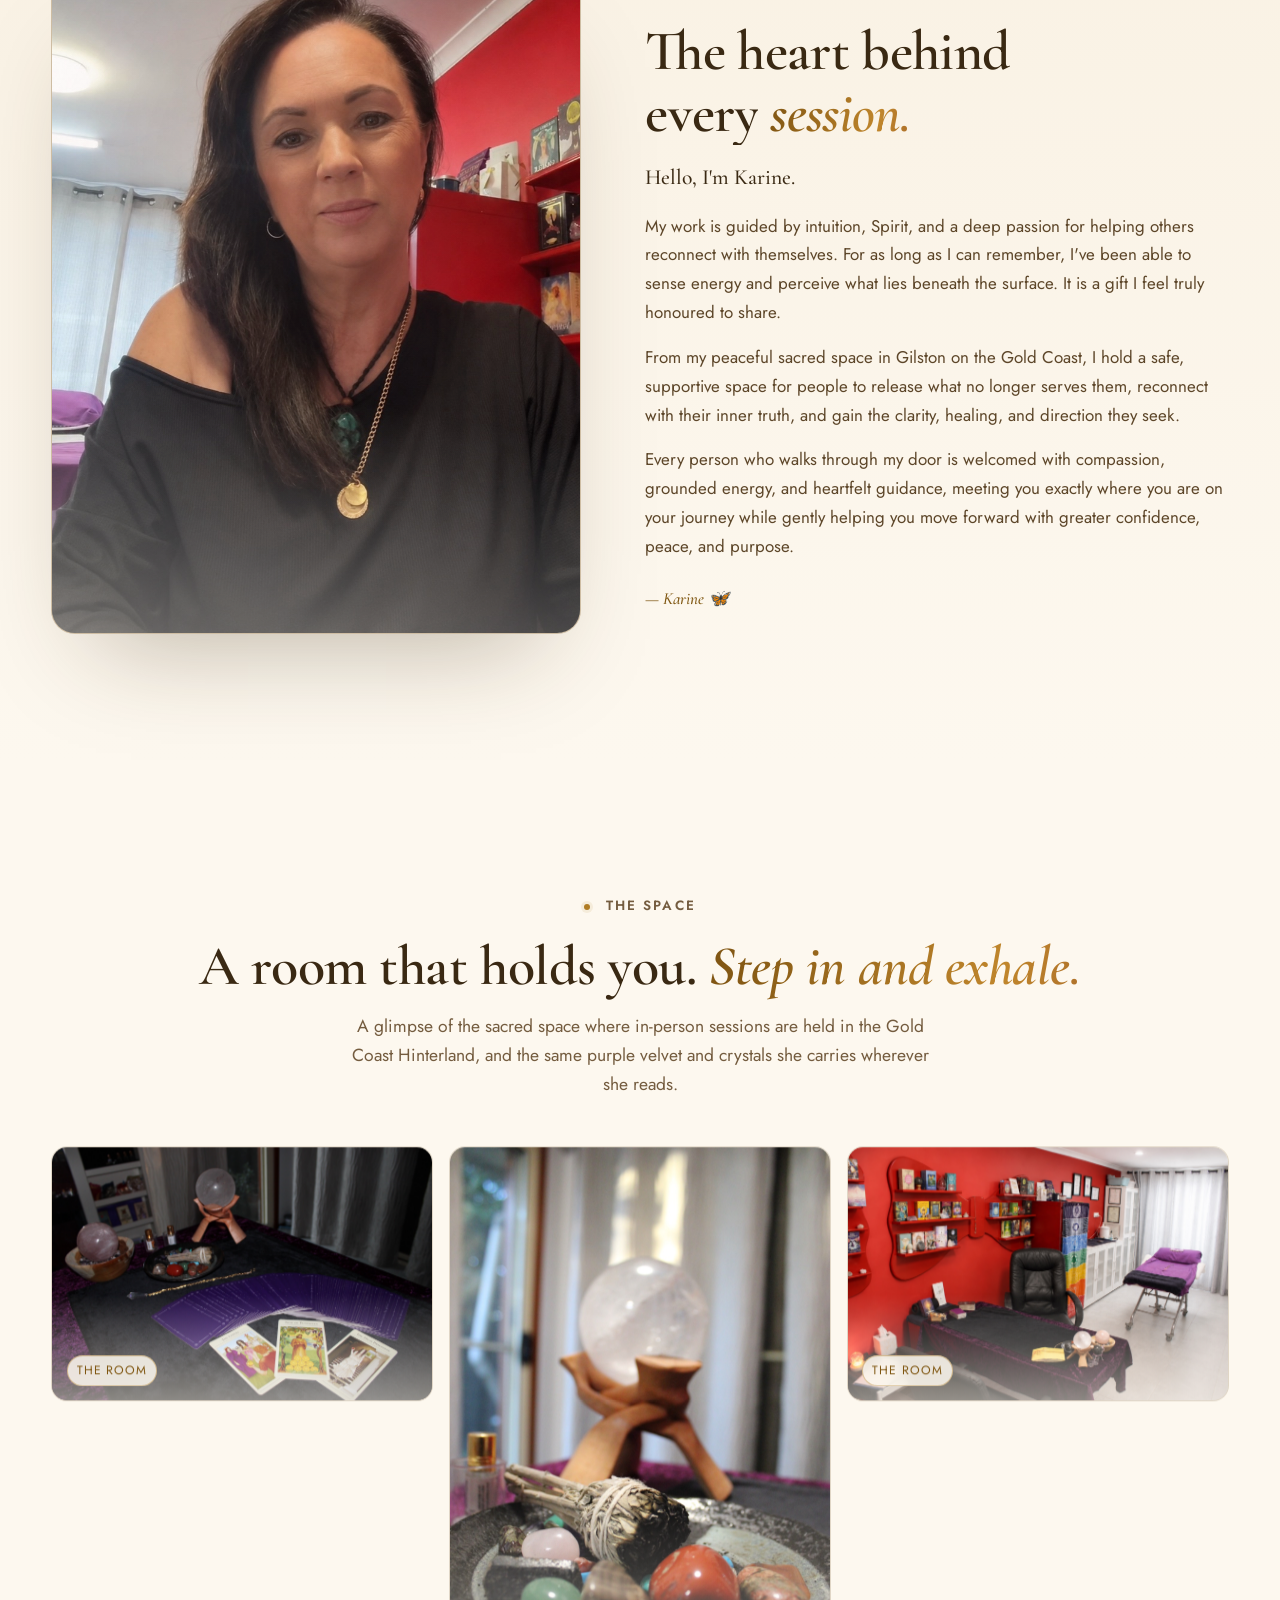
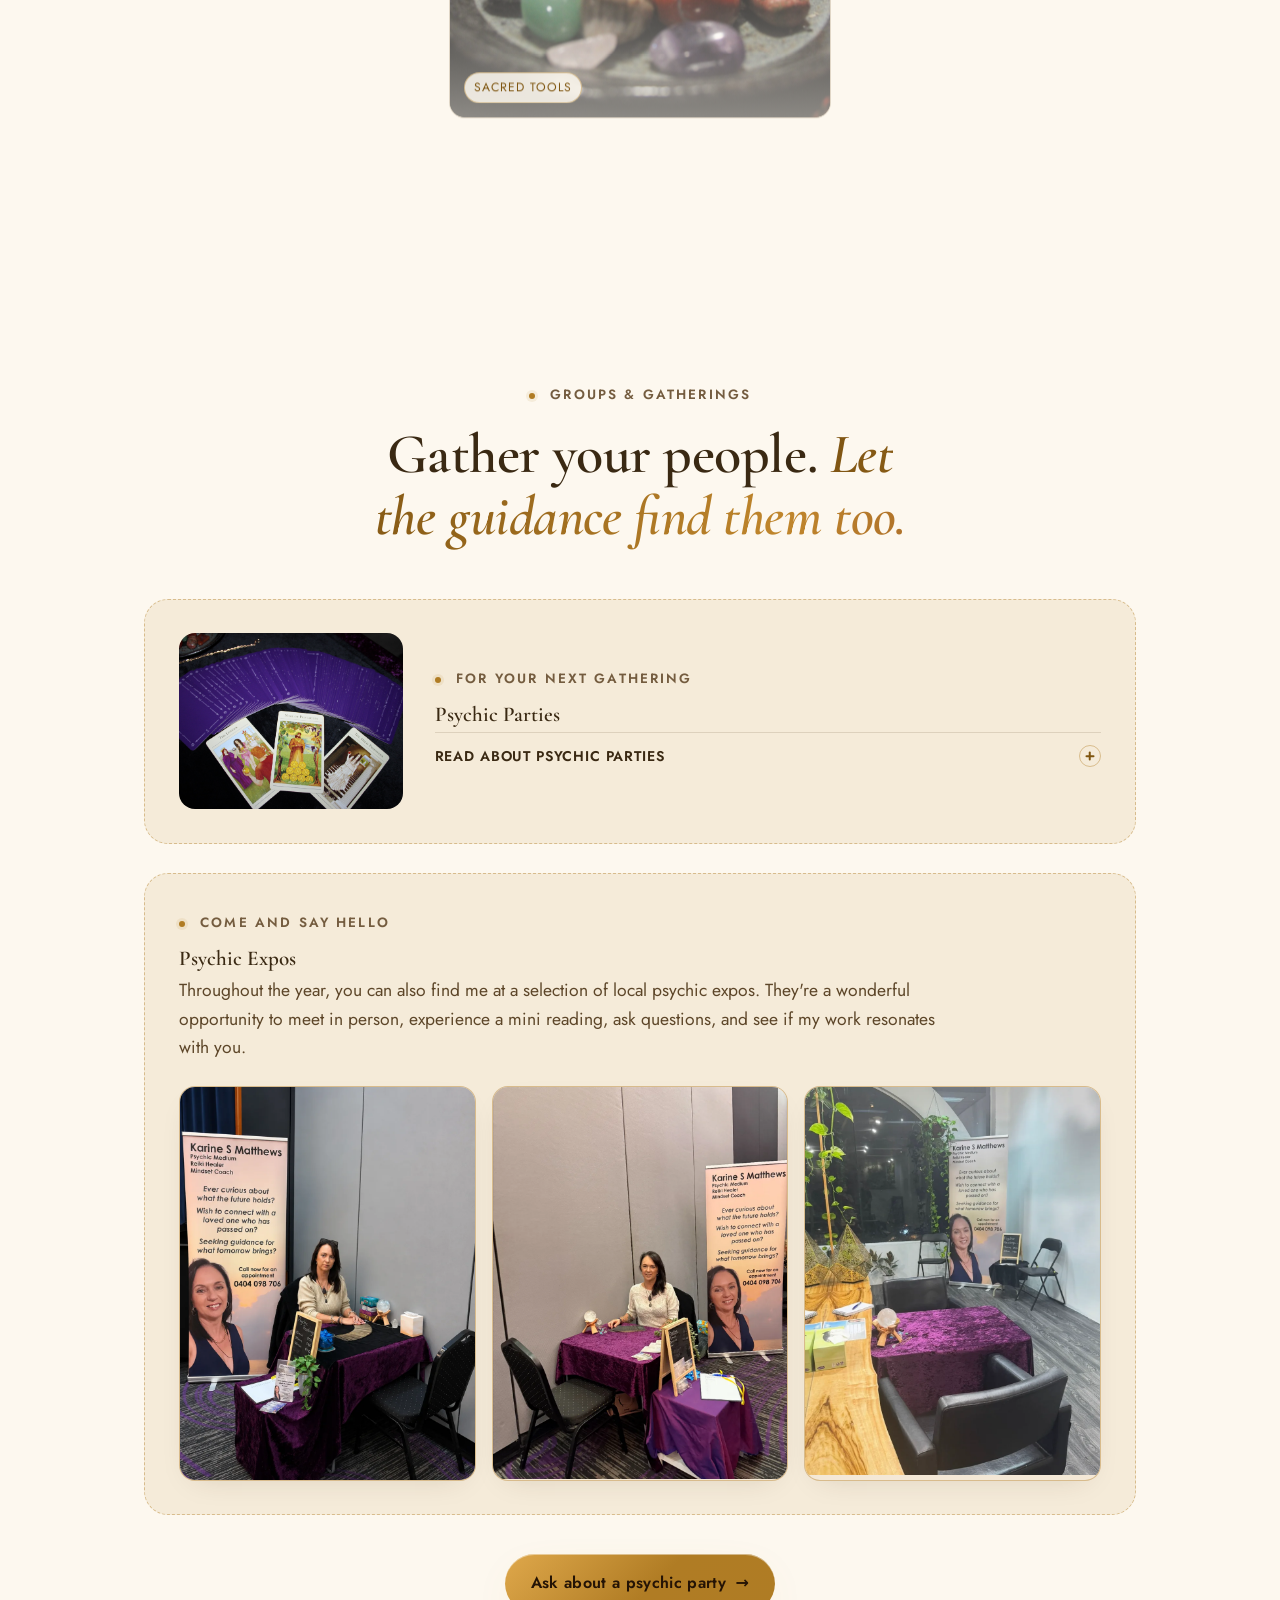
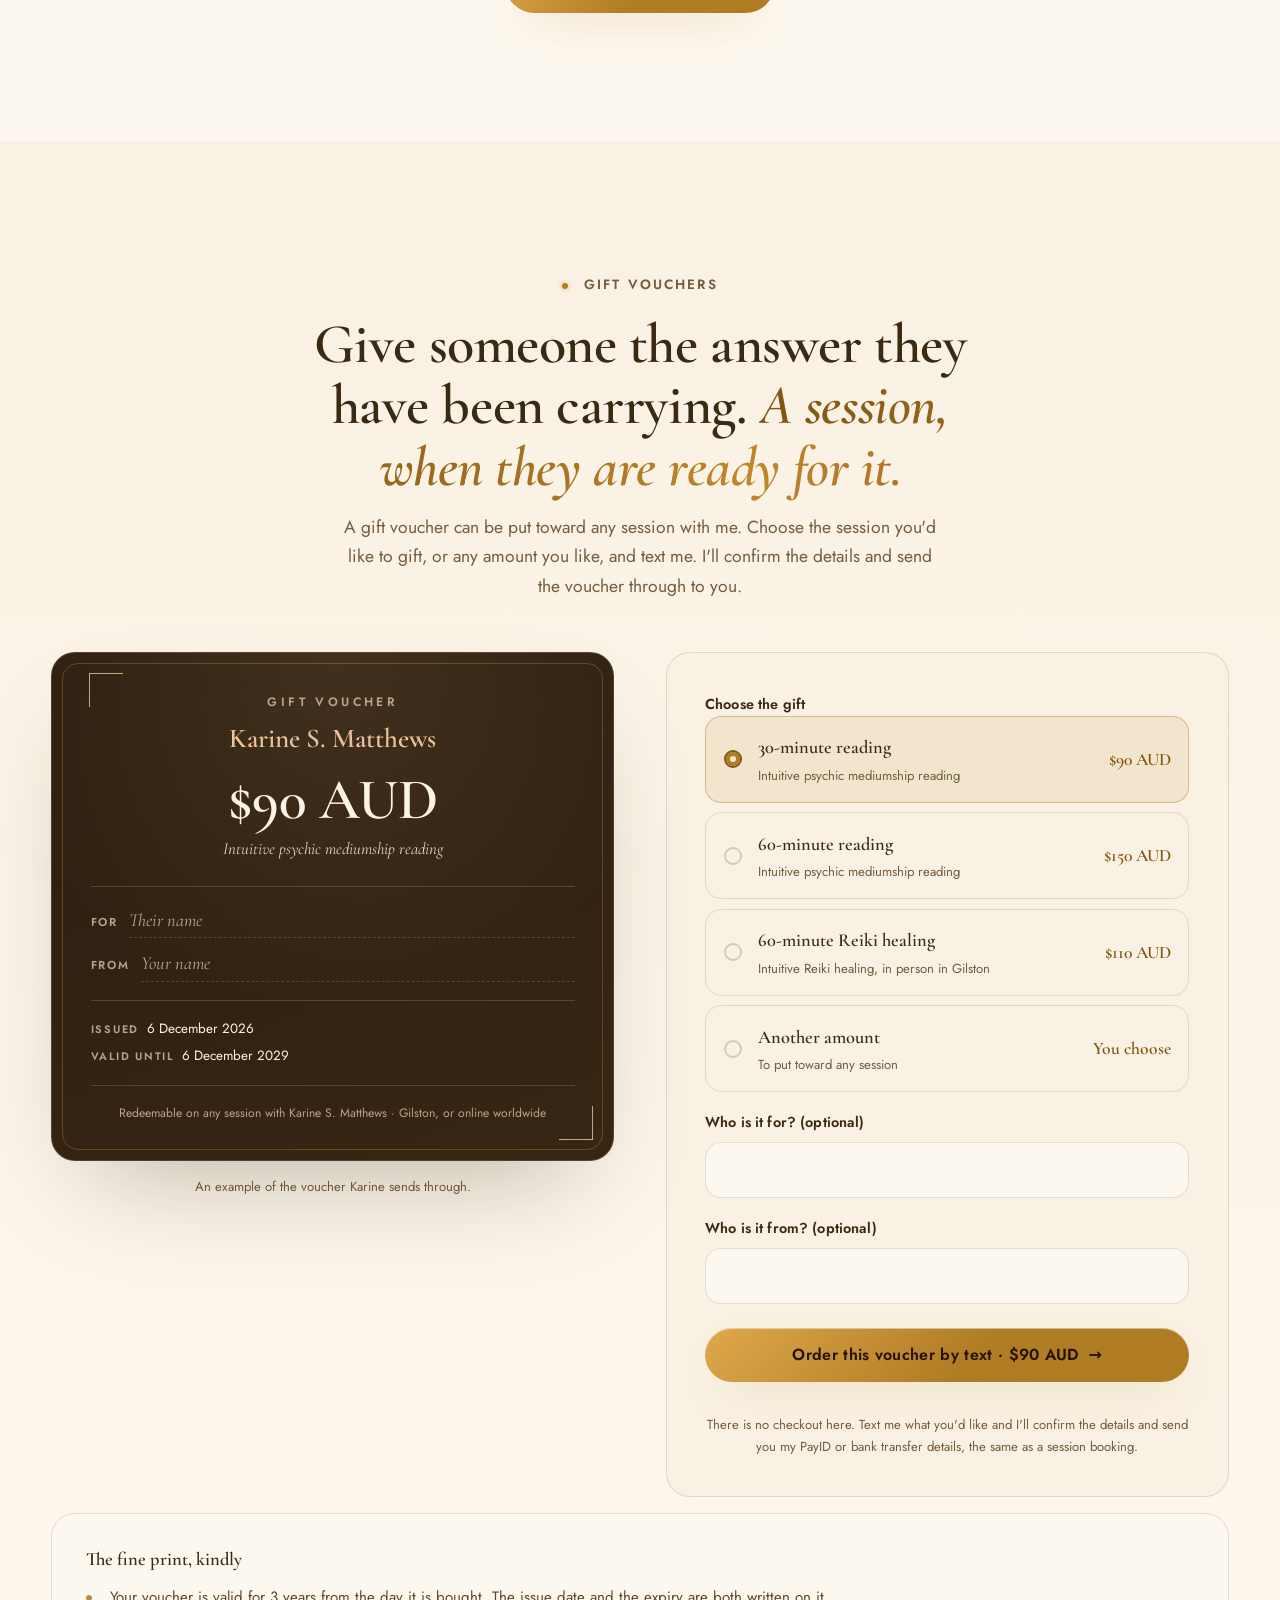
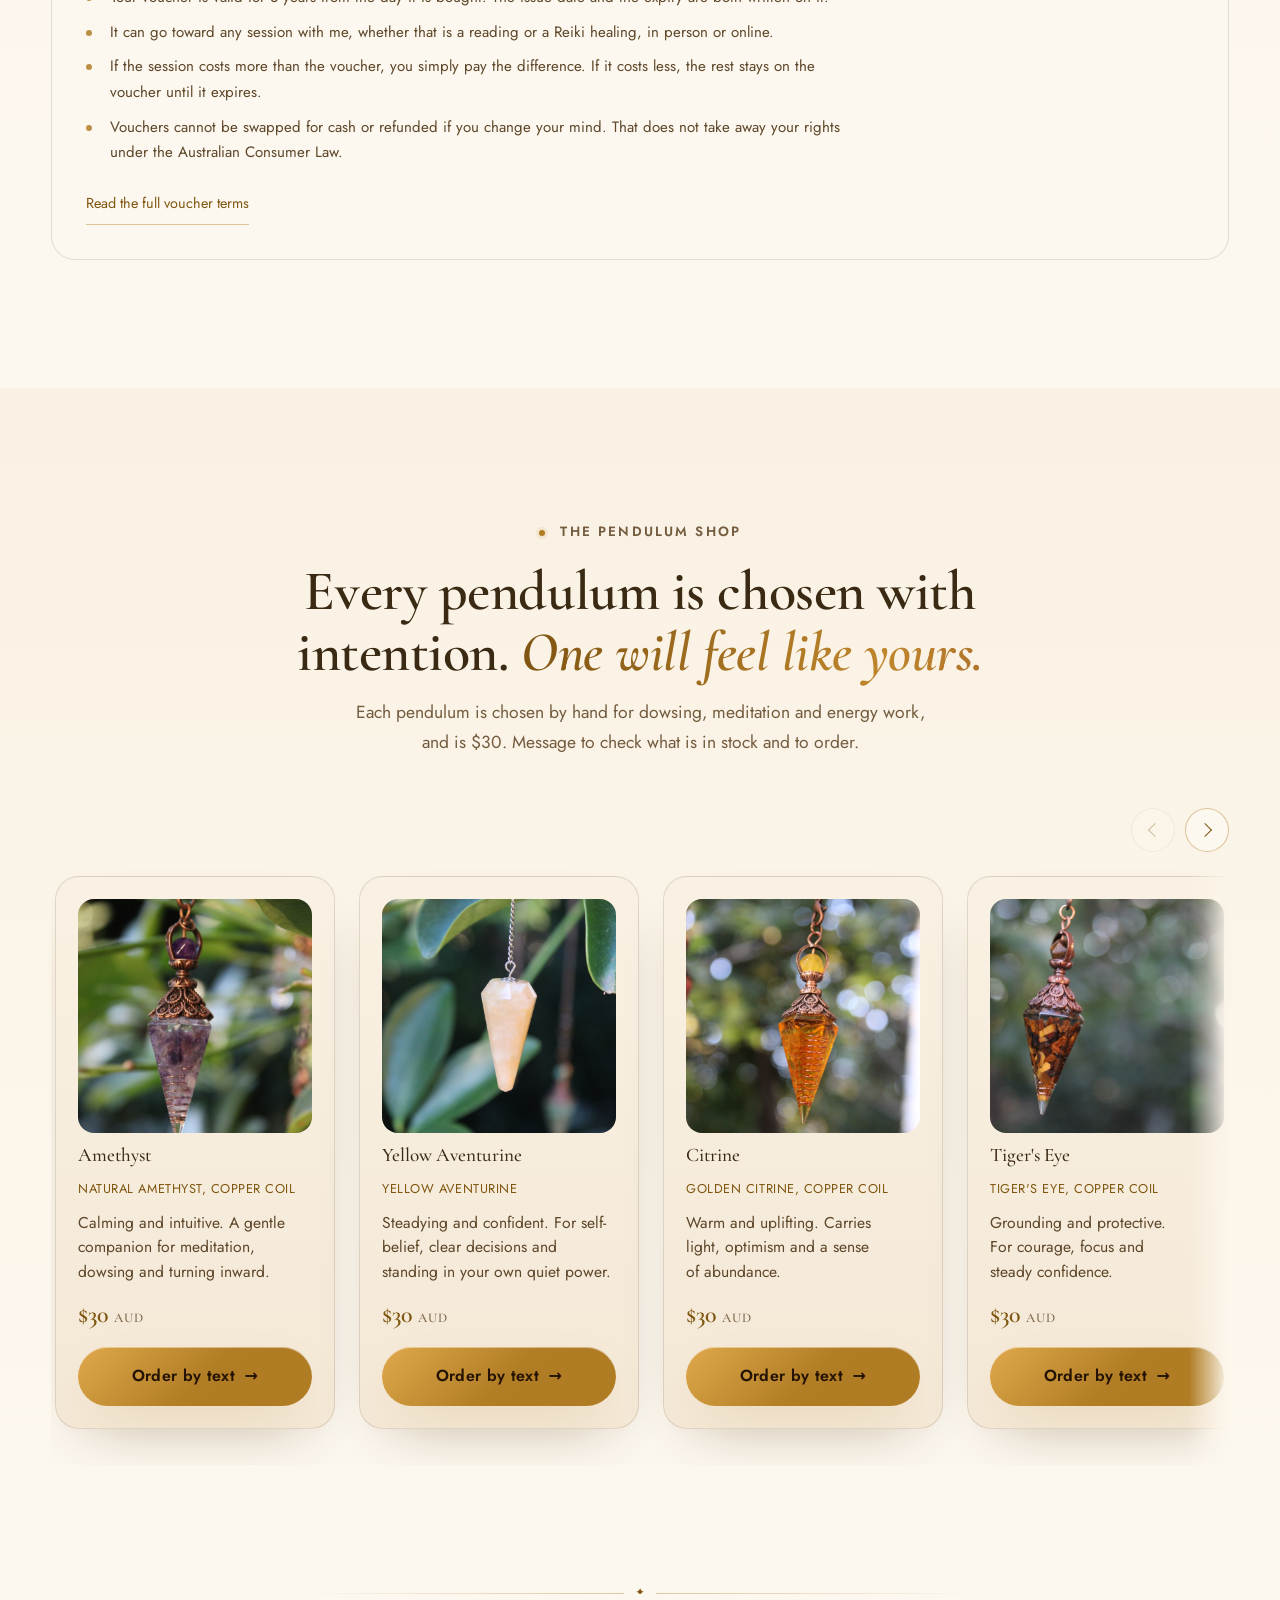
==== commit e690a250: "Load her own stylesheet before the font CDN Both stylesheets block rendering, so the browser waits f" ====
--- a/index.html
+++ b/index.html
@@ -26,13 +26,19 @@
   <meta name="twitter:card" content="summary_large_image">
 
   <!-- Fonts: Cormorant Garamond (serif display + emotional italics) + Jost (sans body/UI) -->
+  <!-- Her own stylesheet FIRST. Both this and the Google Fonts sheet block rendering,
+       so the browser waits for both either way, but this one is what decides whether
+       the hero text wraps at all. Discovered second it started second, and the hero
+       copy (now in the HTML) painted unstyled as one long line before rewrapping:
+       measured as the sub-headline going 18px to 55px, which is most of a 0.18
+       layout shift. A third-party font sheet should not be ahead of the layout. -->
+  <link rel="stylesheet" href="styles.css">
   <link rel="preconnect" href="https://fonts.googleapis.com">
   <link rel="preconnect" href="https://fonts.gstatic.com" crossorigin>
   <link href="https://fonts.googleapis.com/css2?family=Cormorant+Garamond:ital,wght@0,400;0,500;0,600;1,400;1,500;1,600&family=Jost:wght@400;500;600;700&display=swap" rel="stylesheet">
 
   <!-- Favicon — crescent moon in candlelight gold on a deep warm field -->
   <link rel="icon" href="data:image/svg+xml,%3Csvg xmlns='http://www.w3.org/2000/svg' viewBox='0 0 32 32'%3E%3Crect width='32' height='32' rx='8' fill='%232B1D10'/%3E%3Cpath d='M20.5 21a7 7 0 1 1-4.2-12.9 8 8 0 1 0 4.2 12.9z' fill='%23E8C583'/%3E%3Ccircle cx='22' cy='10' r='1.3' fill='%23C0764E'/%3E%3C/svg%3E">
-  <link rel="stylesheet" href="styles.css">
 </head>
 <body>
 
--- a/styles.css
+++ b/styles.css
@@ -1,3 +1,36 @@
+/* ---------------------------------------------------------------------------
+   Metric-matched fallbacks.
+
+   The hero copy now sits in the HTML, so text paints immediately in a fallback
+   font and then RE-FLOWS when Cormorant Garamond and Jost arrive. Measured on a
+   normally-connected machine that reflow is 0.179 layout shift on the hero,
+   against Google's 0.1 limit. It is not caused by self-hosting or by the CDN:
+   a layout shift needs a previous frame to compare against, and before the hero
+   copy was in the HTML there was nothing on screen to shift.
+
+   These two faces are Georgia and Helvetica RE-SCALED so they occupy exactly the
+   space the real fonts will. The values are computed from the actual font files
+   (x-height ratios and hhea metrics via fontTools), not guessed. Nothing about
+   the finished page changes: once the real font loads it renders as before. What
+   changes is that the page no longer jumps when it does.
+   --------------------------------------------------------------------------- */
+@font-face {
+  font-family: 'Cormorant Garamond Fallback';
+  src: local('Georgia'), local('Times New Roman');
+  size-adjust: 80.18%;
+  ascent-override: 114.36%;
+  descent-override: 27.34%;
+  line-gap-override: 0%;
+}
+@font-face {
+  font-family: 'Jost Fallback';
+  src: local('Helvetica Neue'), local('Helvetica'), local('Arial');
+  size-adjust: 87.97%;
+  ascent-override: 87.53%;
+  descent-override: 26.14%;
+  line-gap-override: 0%;
+}
+
 /* ============================================================
    KARINE S. MATTHEWS — STYLES
    Golden hour: warm cream and sand, candlelight gold + soft
@@ -85,8 +118,8 @@
   --mote:         rgba(198, 150, 74, 0.55);
 
   /* Type — serif display (emotion) + clean sans (UI/body) */
-  --font-display: 'Cormorant Garamond', Georgia, 'Times New Roman', serif;
-  --font-body:    'Jost', system-ui, -apple-system, BlinkMacSystemFont, sans-serif;
+  --font-display: 'Cormorant Garamond', 'Cormorant Garamond Fallback', Georgia, 'Times New Roman', serif;
+  --font-body:    'Jost', 'Jost Fallback', system-ui, -apple-system, BlinkMacSystemFont, sans-serif;
 
   /* Rhythm */
   --gap-section:    clamp(5rem, 10vw, 9rem);
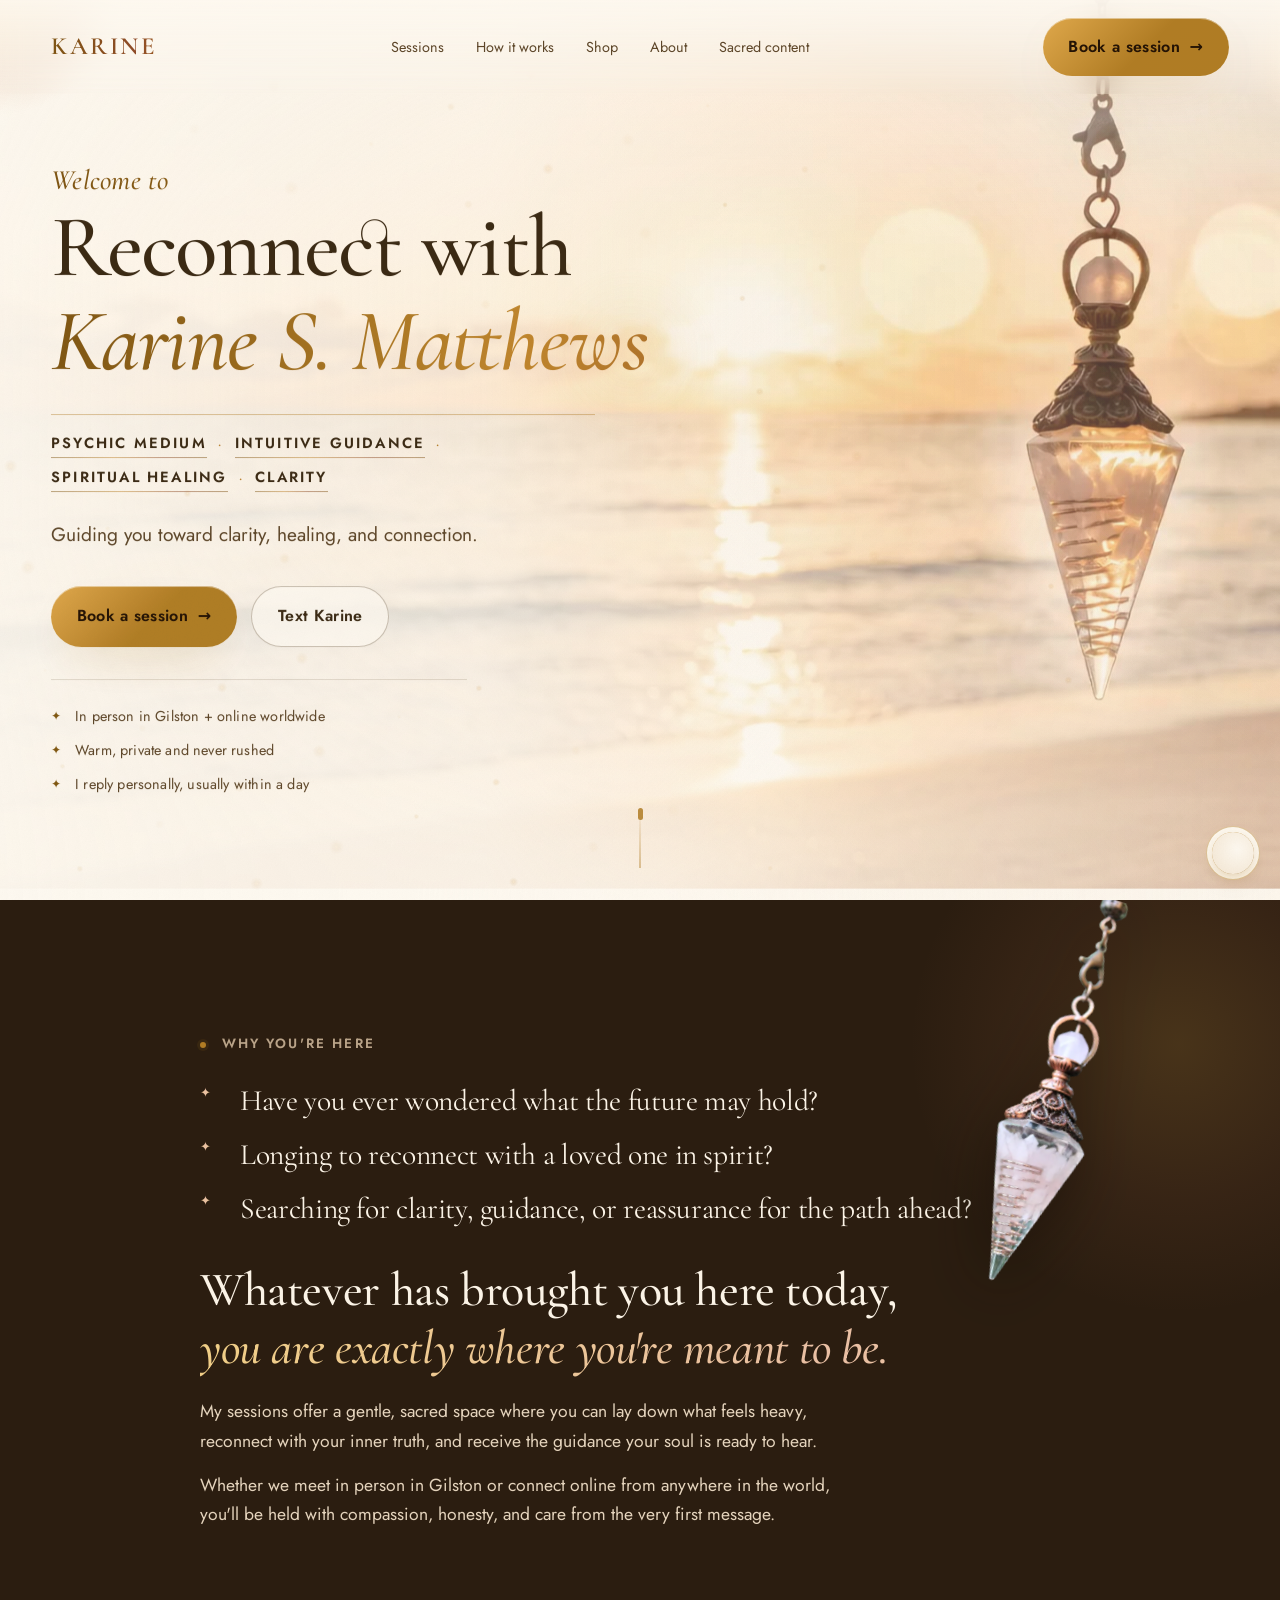
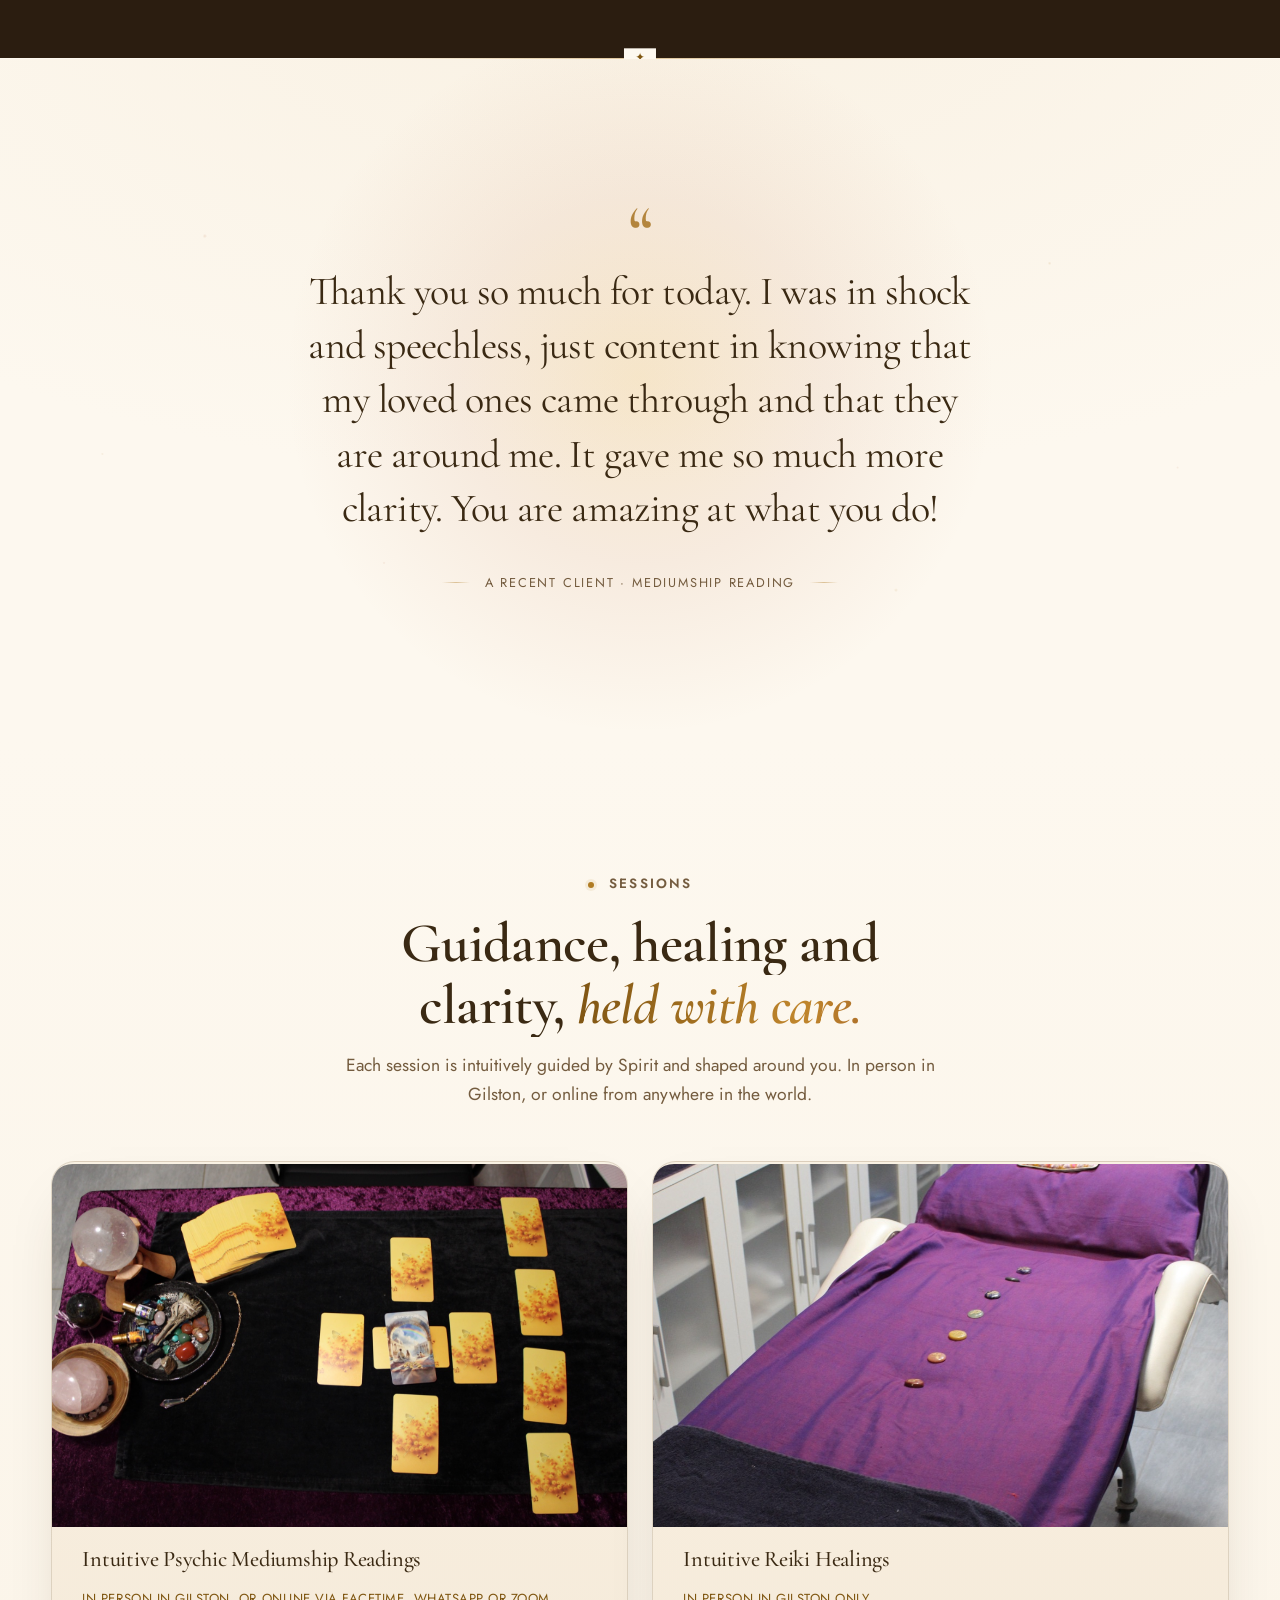
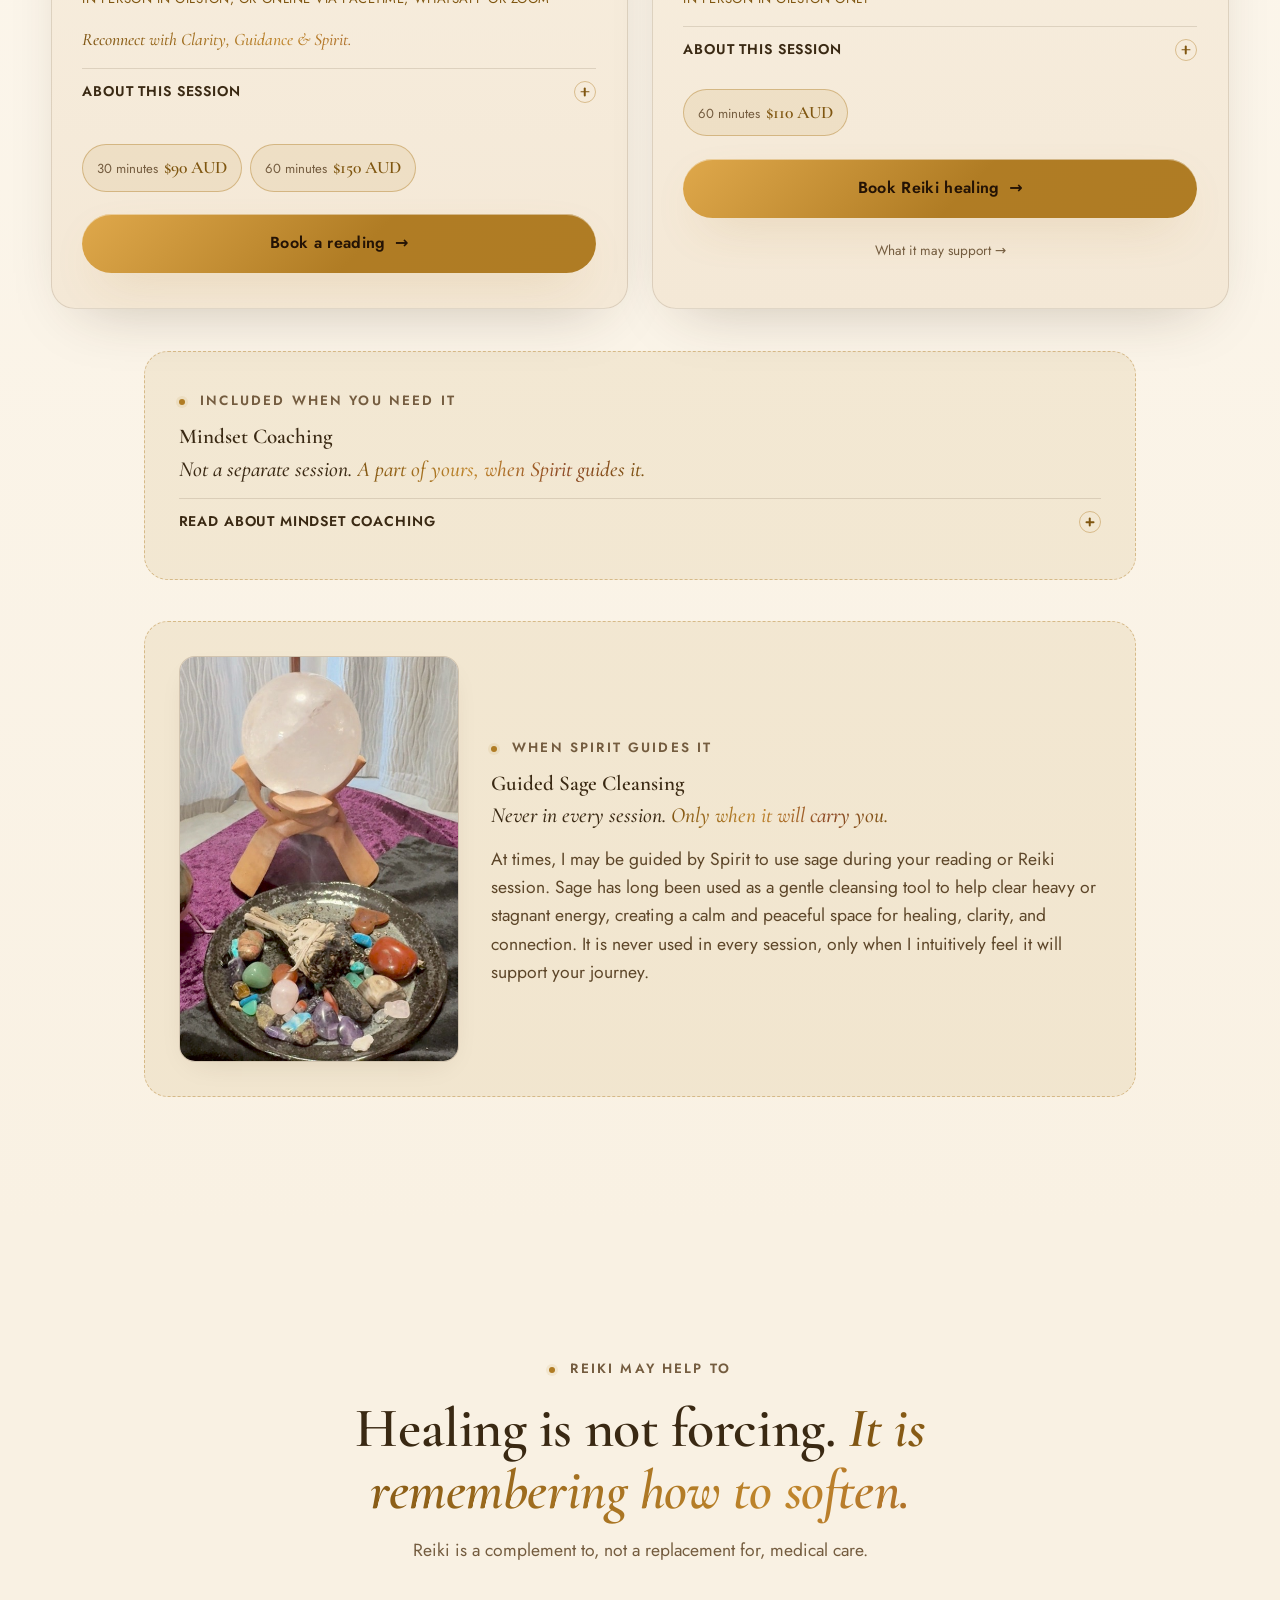
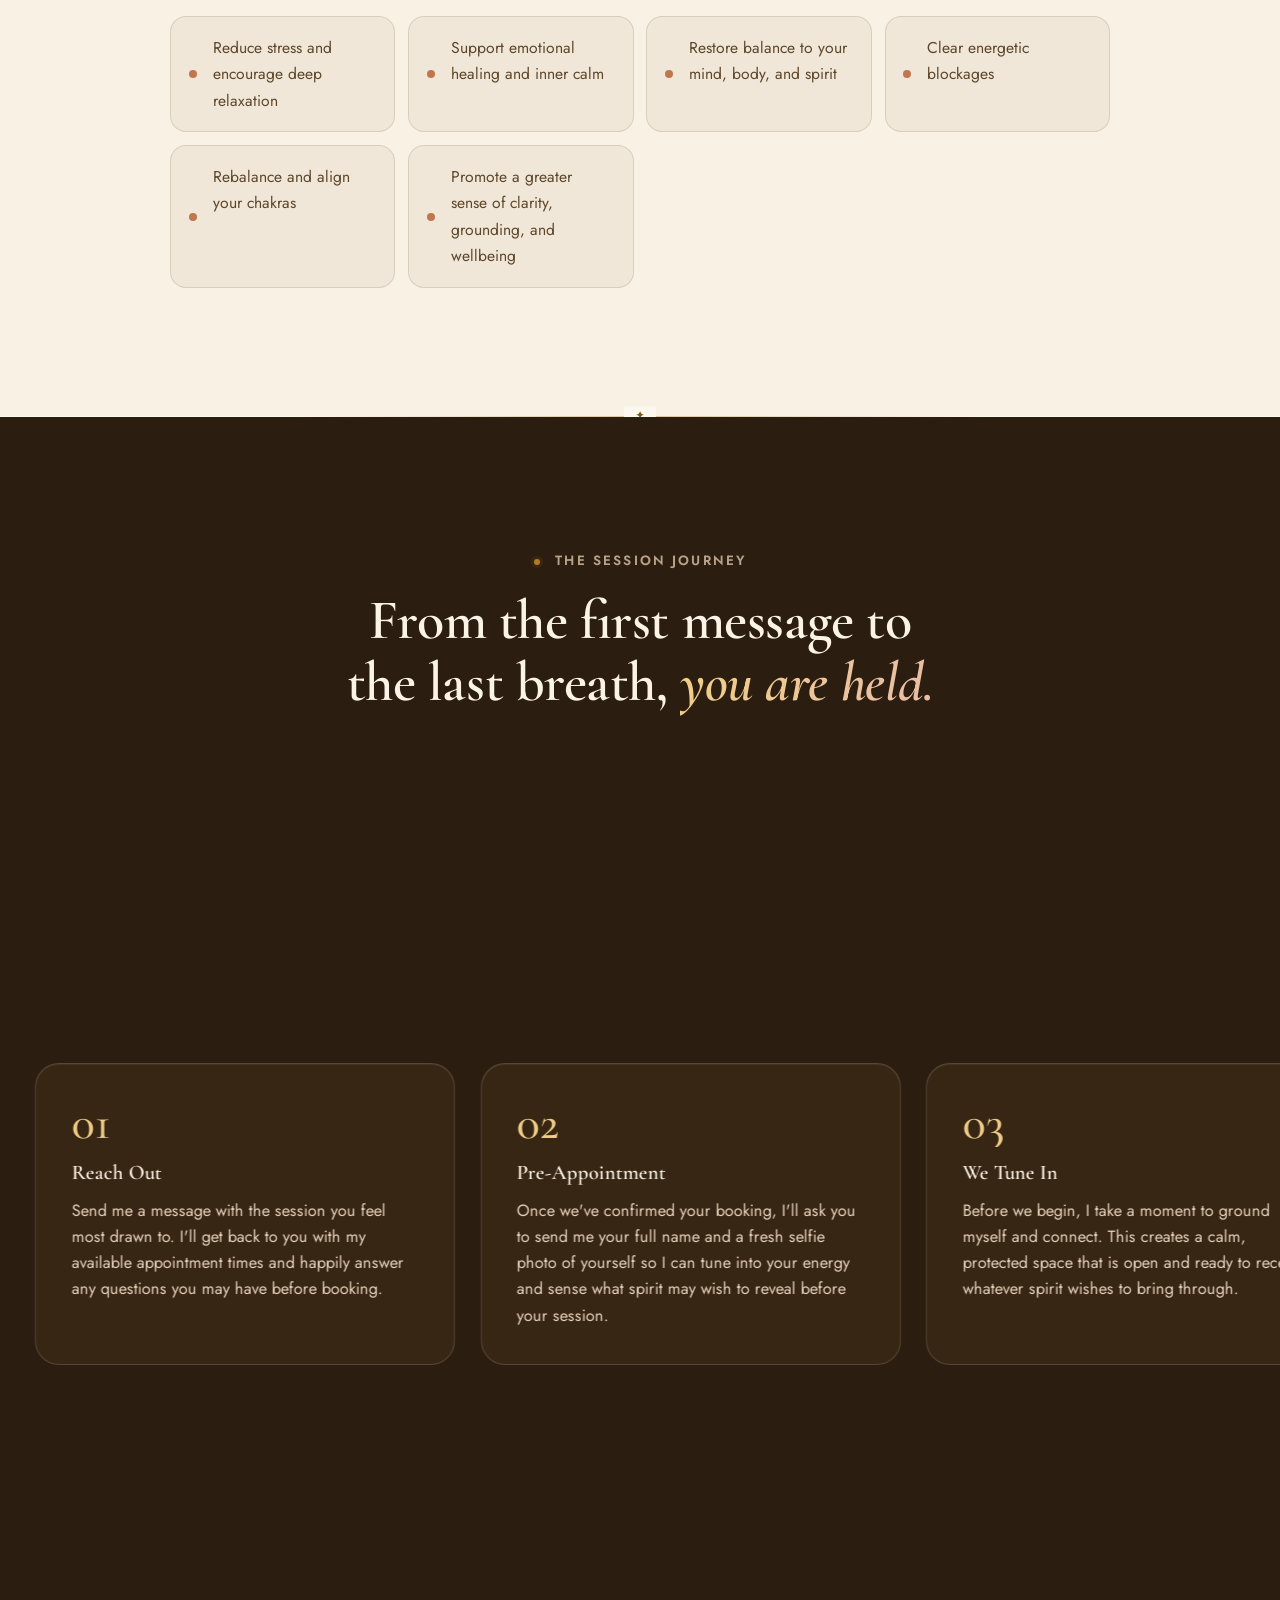
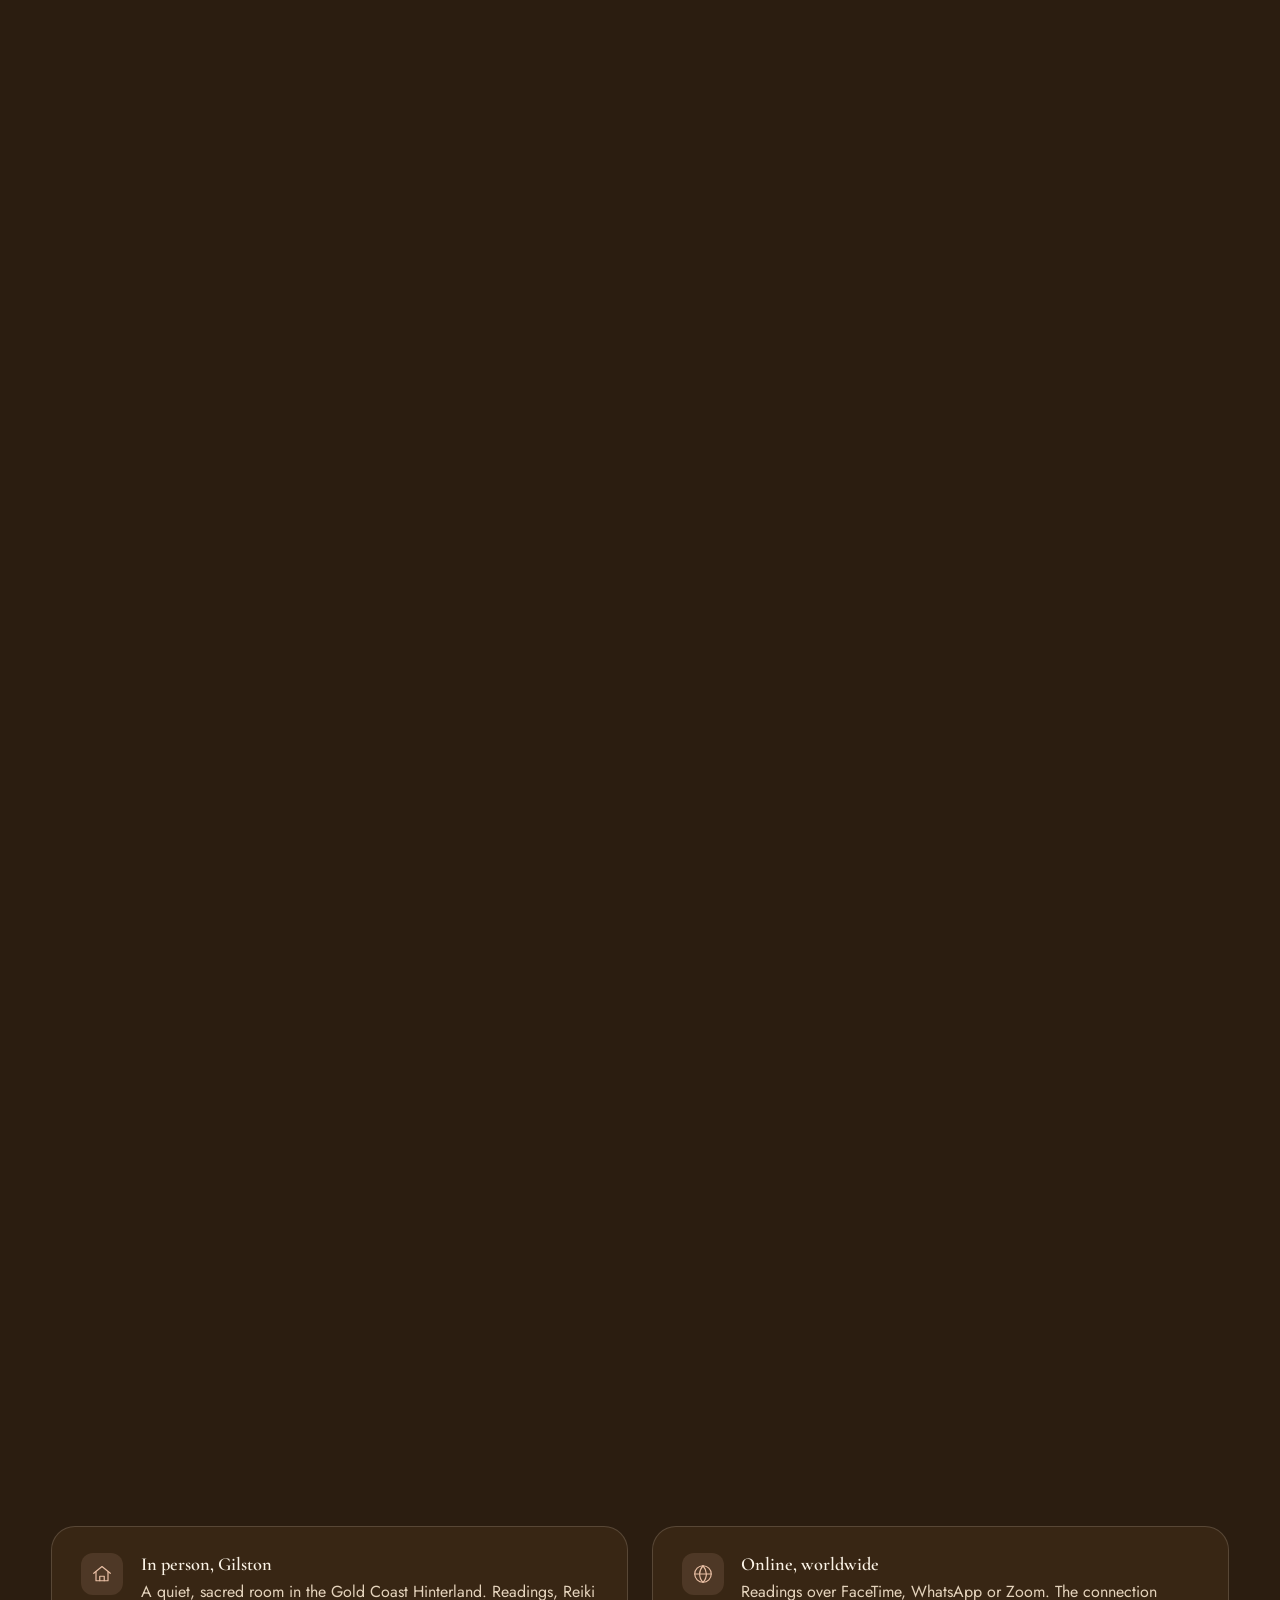
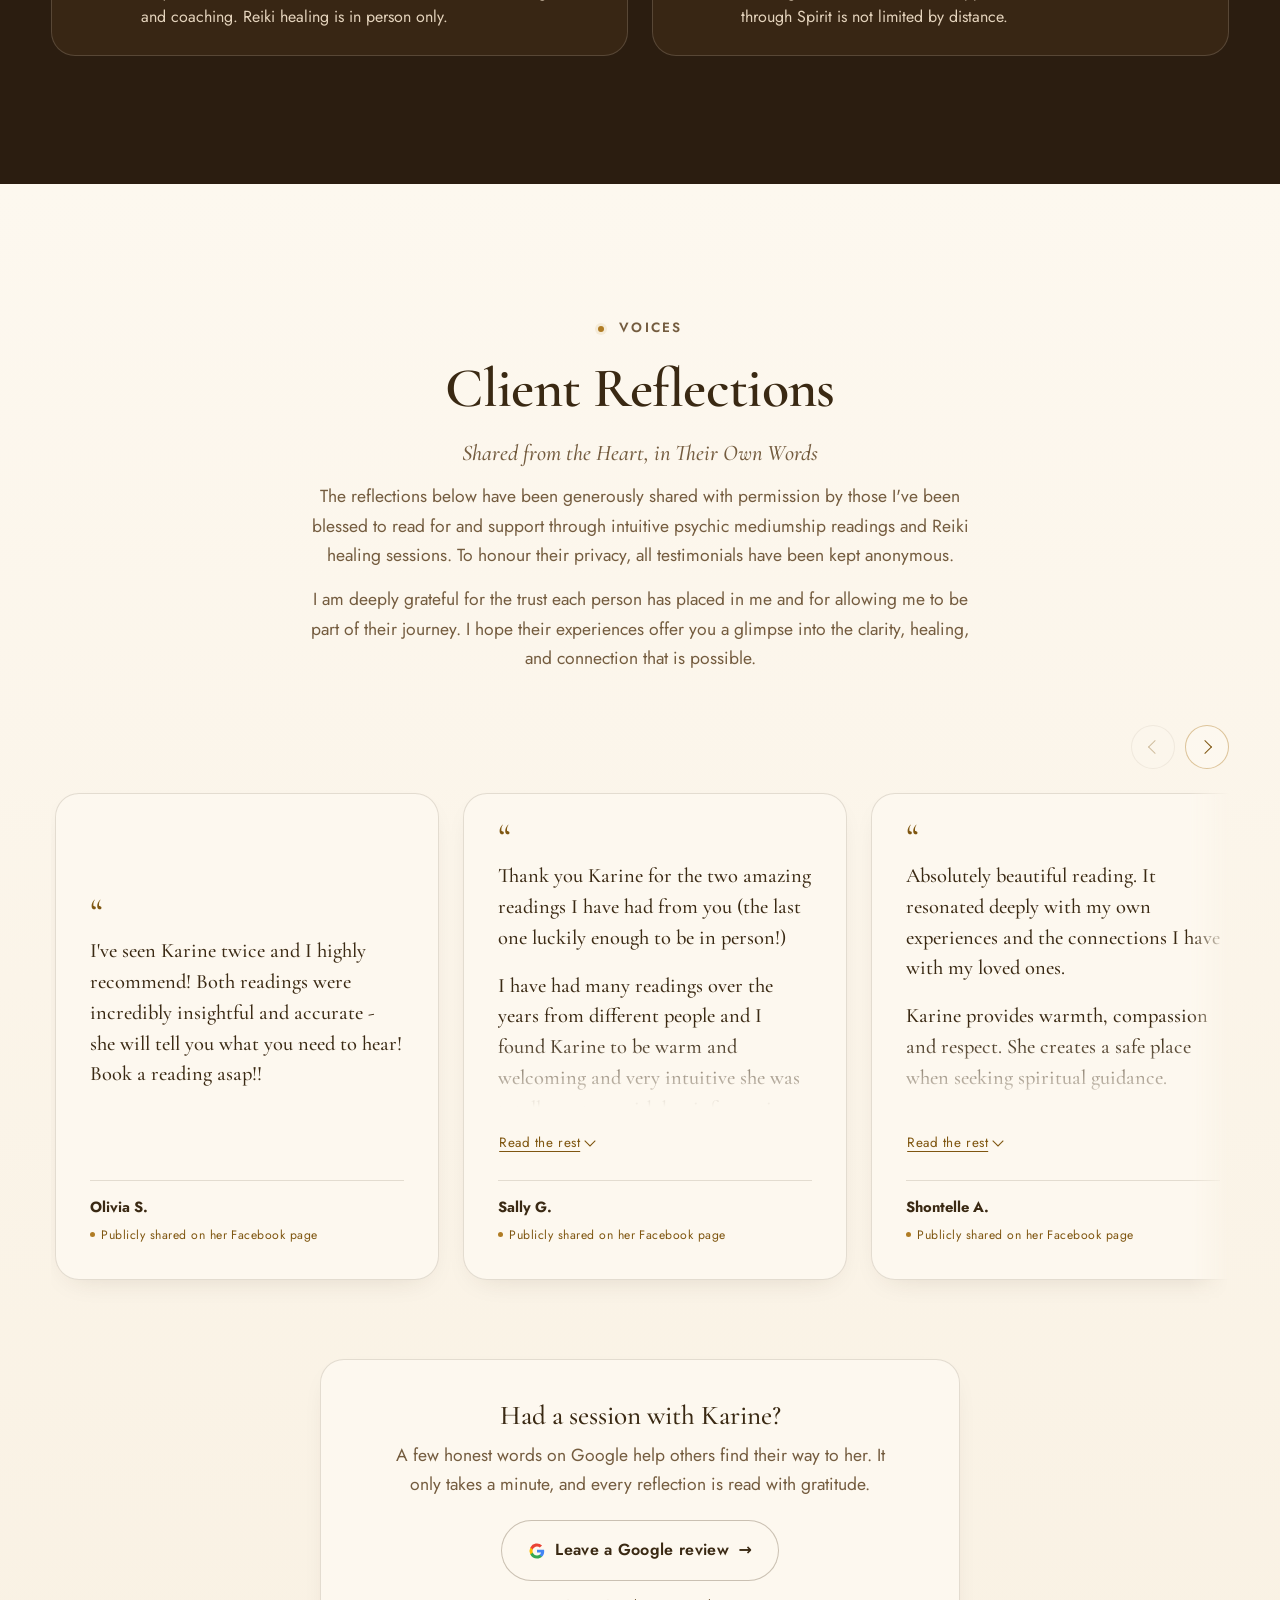
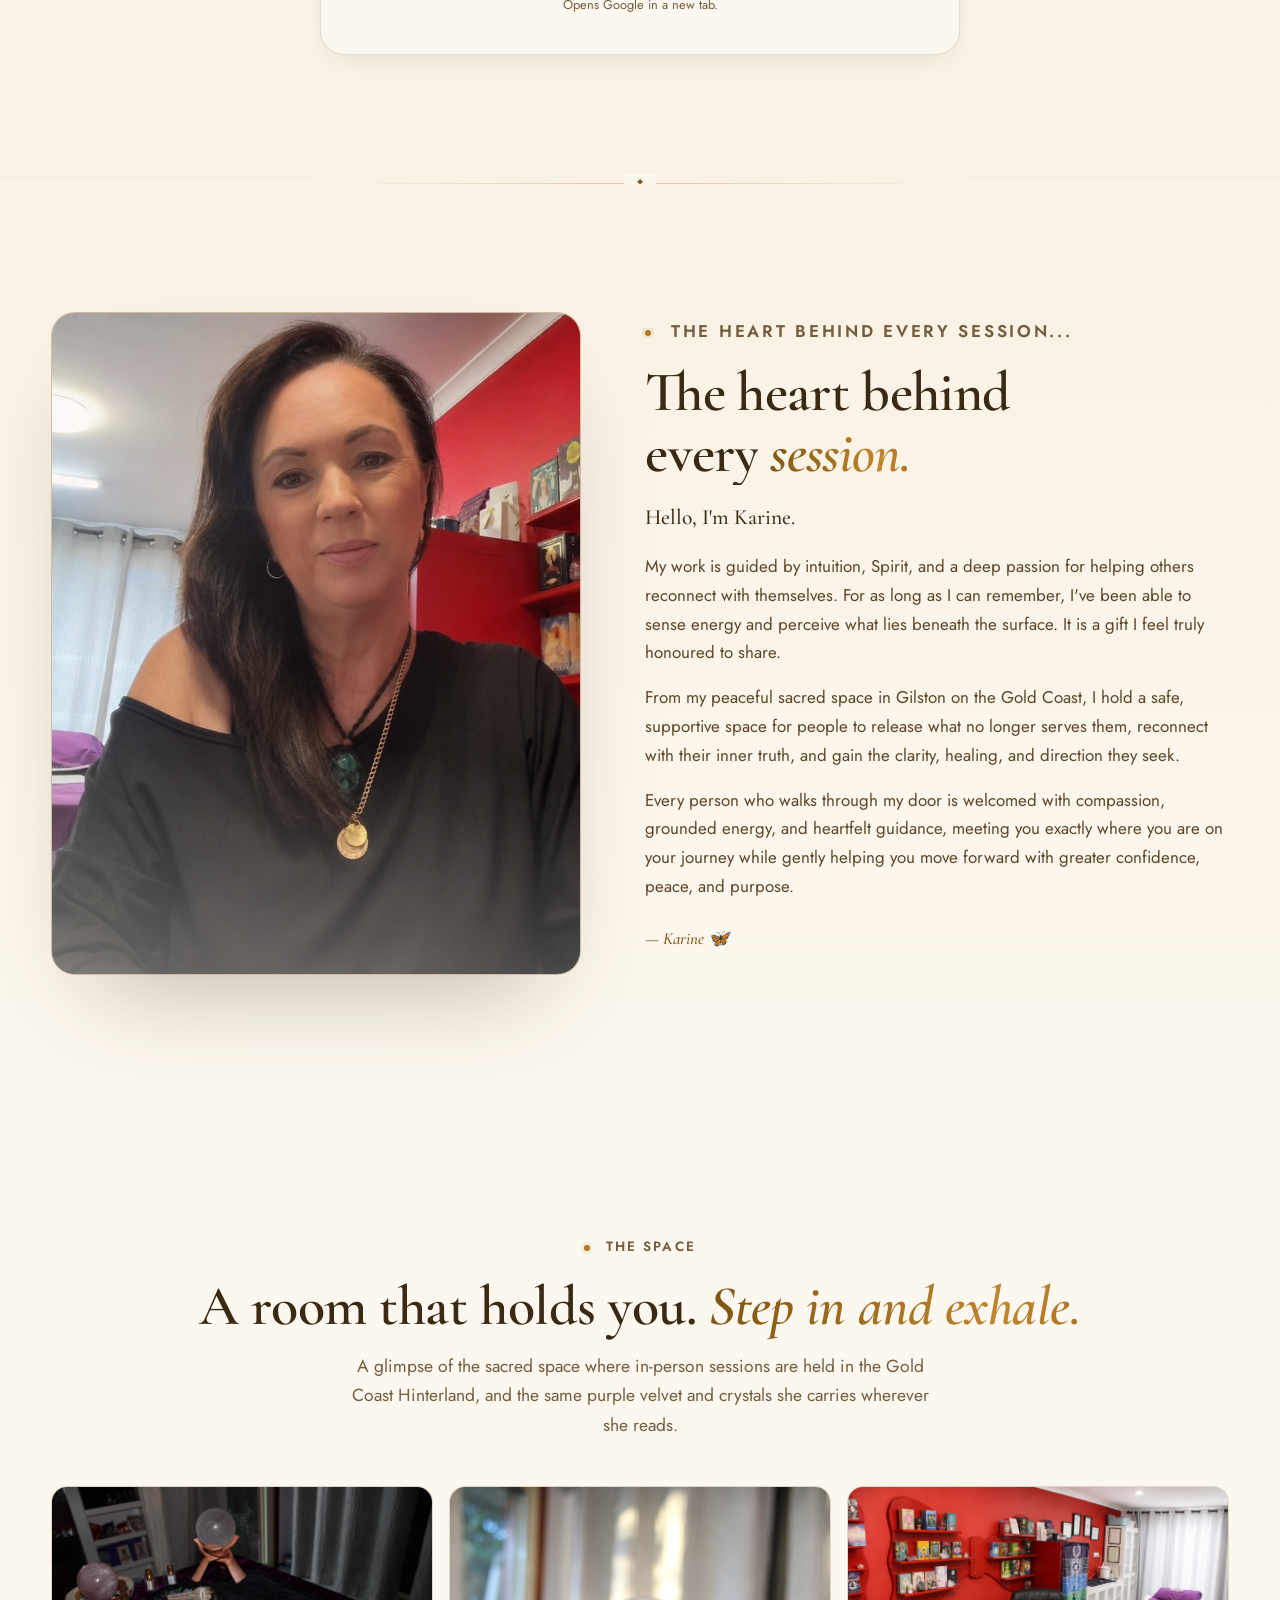
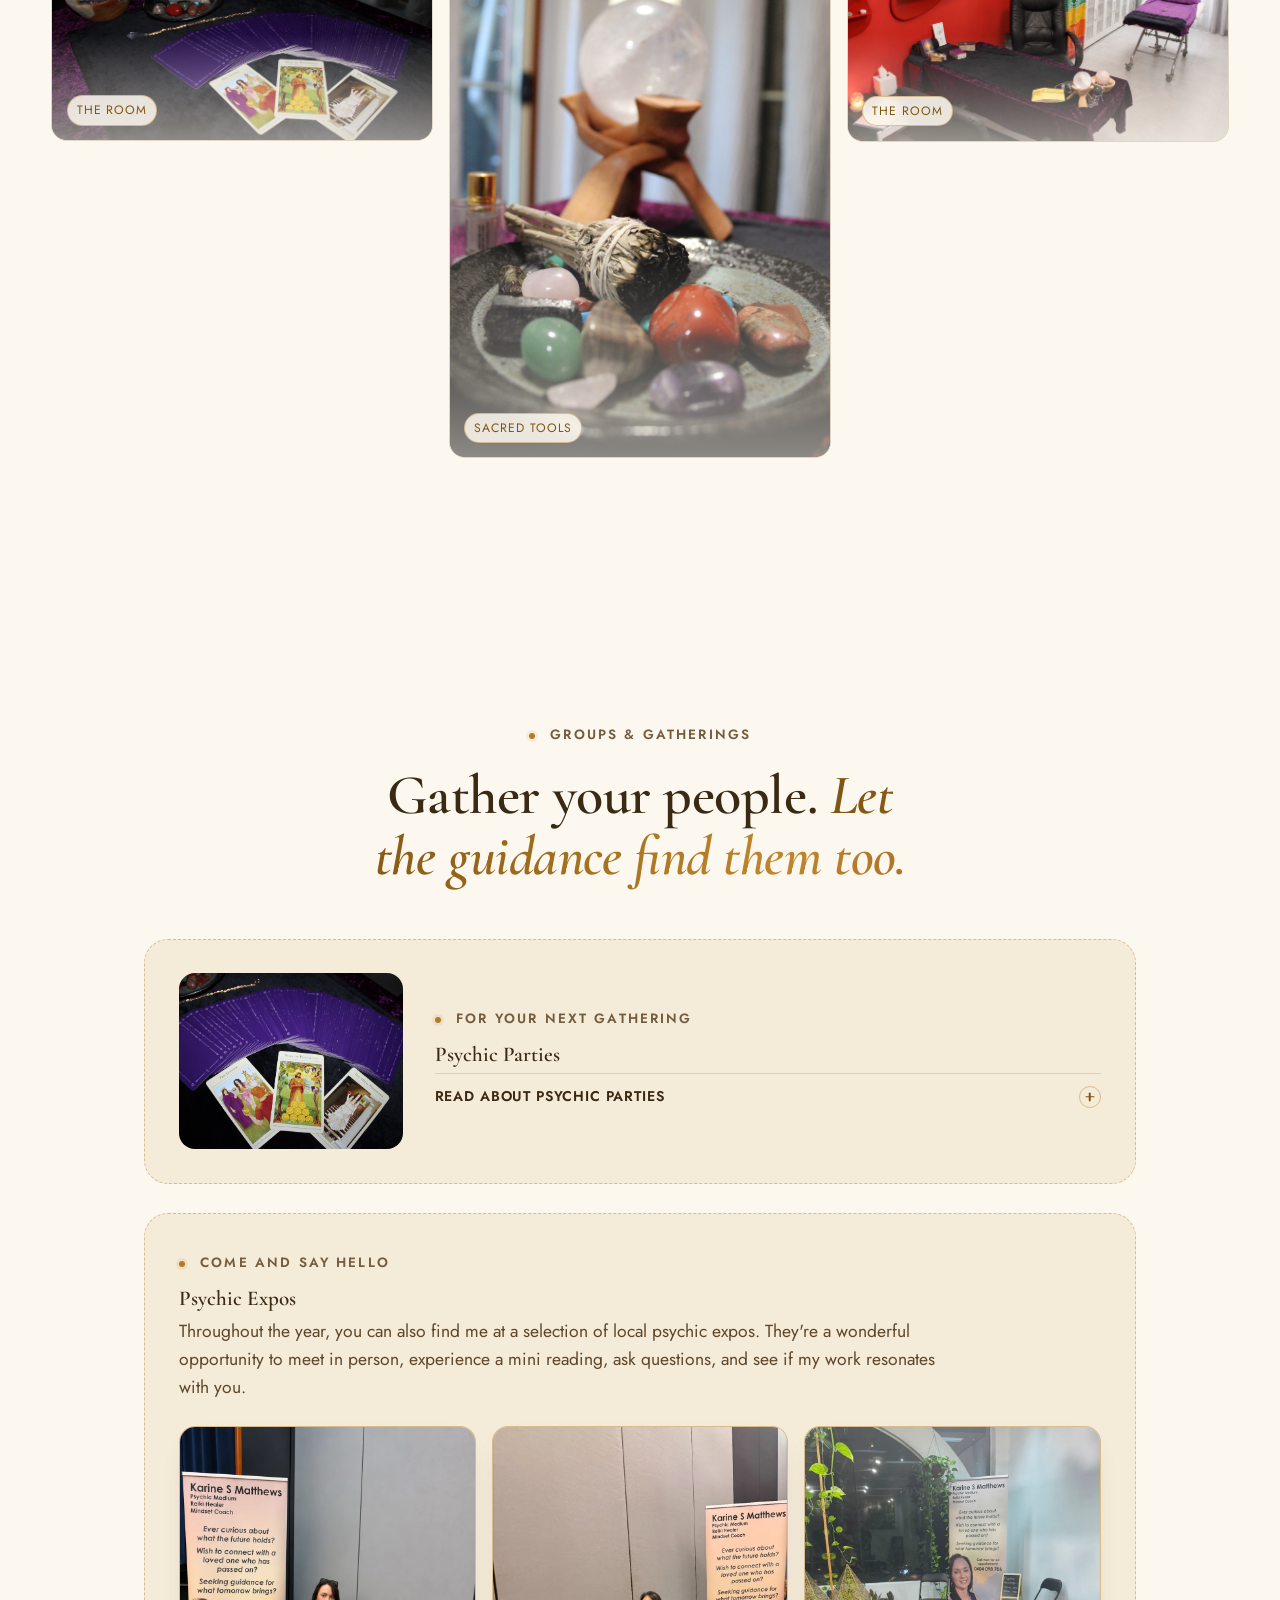
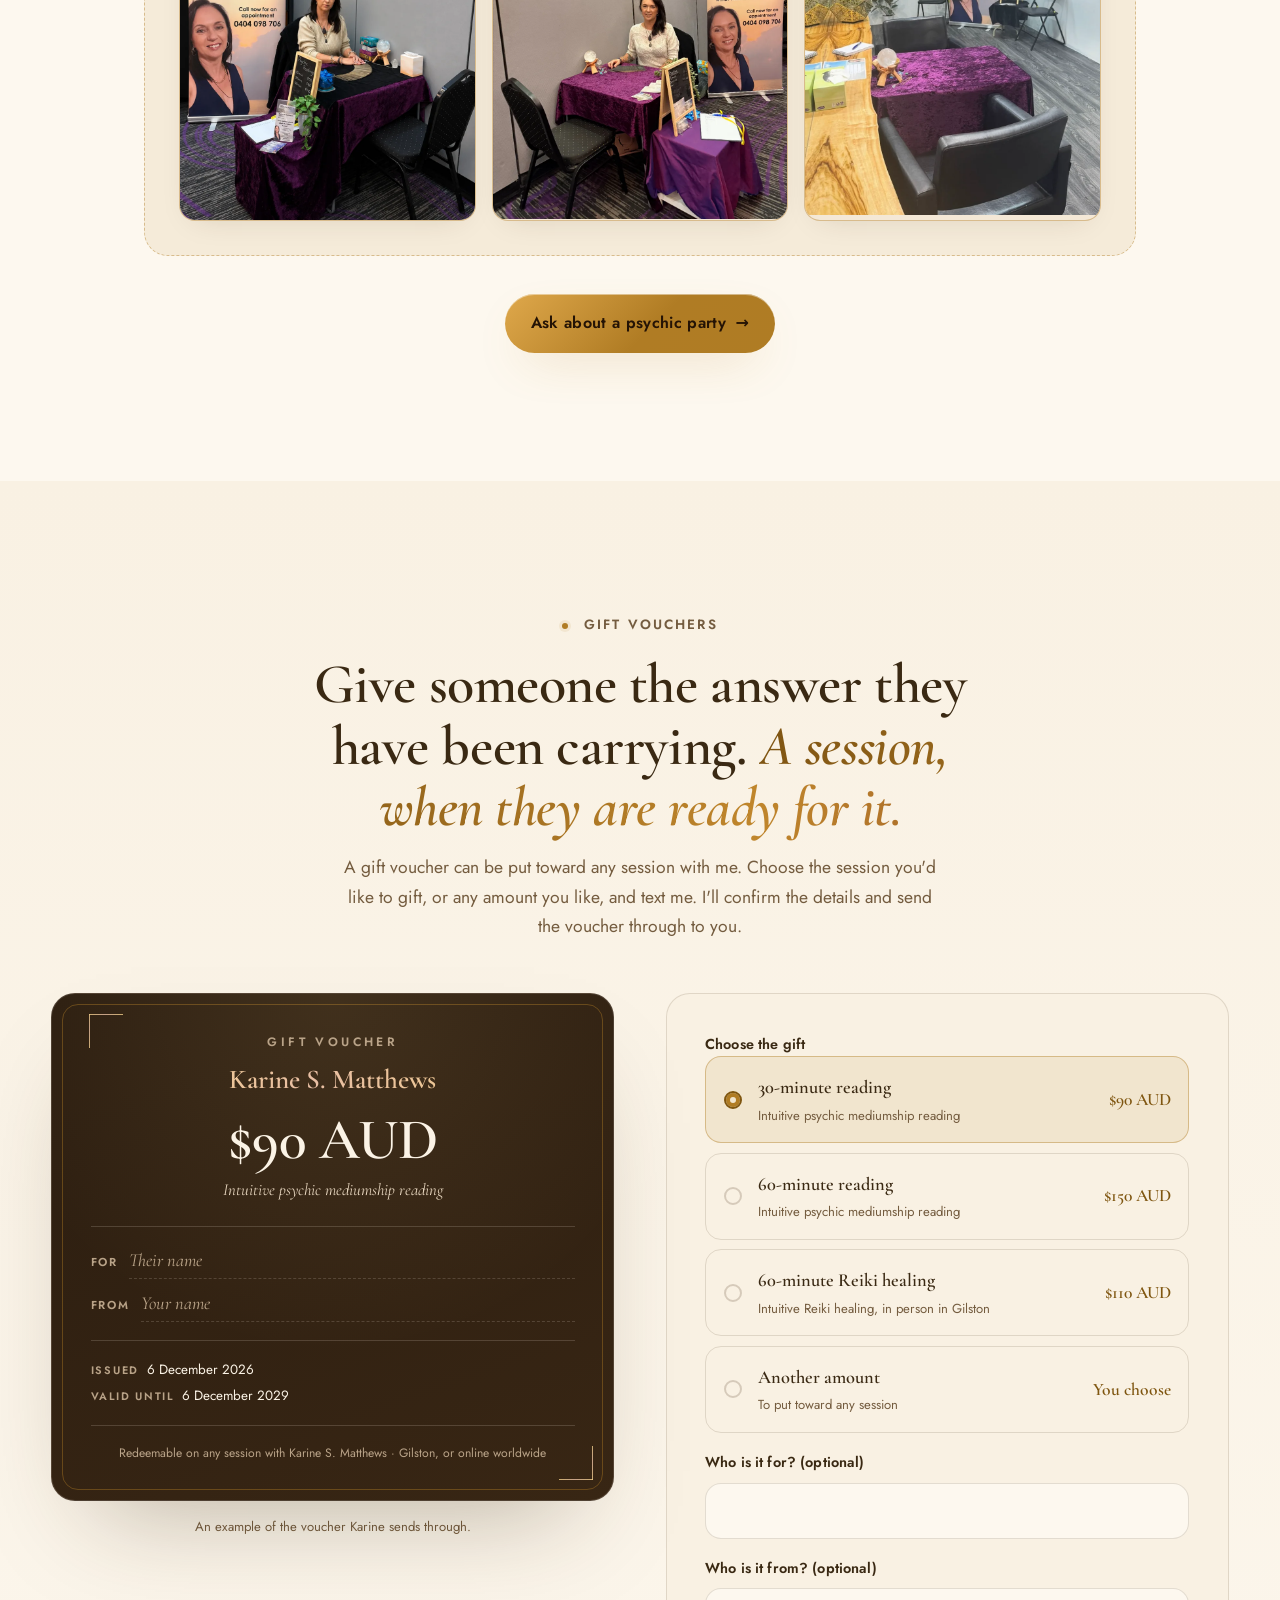
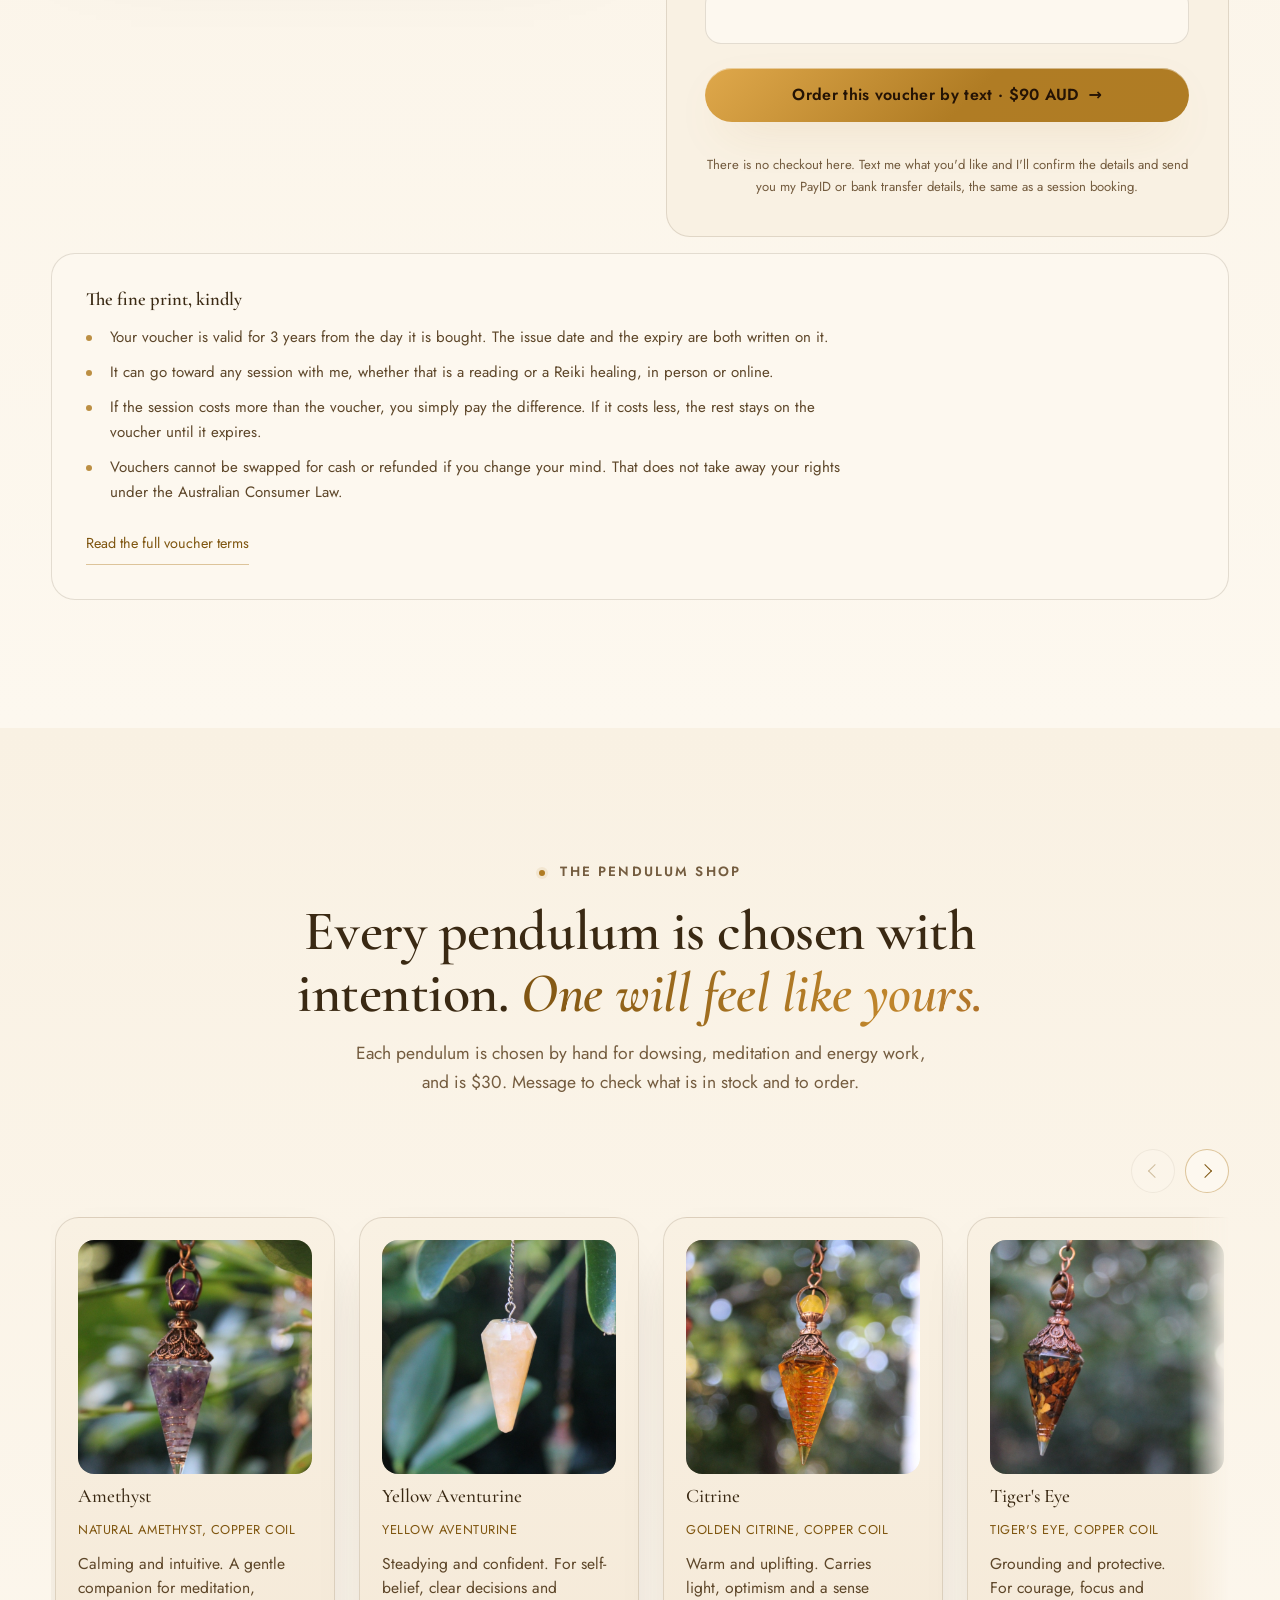
==== commit 08df3a98: "Ask for a Google review, right under the reviews A quiet card at the foot of Client Reflections link" ====
--- a/index.html
+++ b/index.html
@@ -238,6 +238,9 @@
           <div class="rail-track rail-track--voices" id="voicesGrid" tabindex="0" role="group"
                aria-label="Client reflections. Scroll sideways, or use the left and right arrow keys, to read them all."></div>
         </div>
+        <!-- Leave a Google review (Nicholas, 2026-09-30). Rendered from
+             content.testimonials.reviewCta; hidden when the link is missing. -->
+        <div class="voices-cta" id="voicesCta" hidden></div>
       </div>
     </section>
     <div class="divider" data-reveal></div>
--- a/styles.css
+++ b/styles.css
@@ -978,6 +978,23 @@
 .gatherings-panels .inclusion { margin-top: 0; }
 .gatherings-cta { margin-top: clamp(1.6rem, 3.5vw, 2.4rem); text-align: center; }
 
+/* --- Leave a Google review (2026-09-30): a quiet card under the reviews rail.
+   Ghost button, not gold — the ask is secondary to booking. --- */
+.voices-cta { margin-top: clamp(1.8rem, 4vw, 2.8rem); text-align: center; }
+.voices-cta-inner {
+  max-width: 40rem; margin-inline: auto; padding: clamp(1.5rem, 3.5vw, 2.4rem);
+  background: var(--surface); border: 1px solid var(--line); border-radius: var(--r-lg); box-shadow: var(--shadow-soft);
+}
+.voices-cta-lead { font-family: var(--font-display); font-weight: 500; font-size: clamp(1.4rem, 2.6vw, 1.7rem); line-height: 1.25; color: var(--text-primary); margin-bottom: 0.5rem; }
+.voices-cta-body { color: var(--text-muted); max-width: 46ch; margin: 0 auto 1.3rem; }
+.voices-cta-btn .g-mark { flex: none; }
+.voices-cta-note { margin-top: 0.8rem; font-size: 0.8rem; color: var(--text-muted); }
+/* The pill is ~280px wide; a 320px phone leaves it ~250px, so it may wrap there. */
+@media (max-width: 640px) {
+  .voices-cta-inner { padding-inline: 1.1rem; }
+  .voices-cta-btn { white-space: normal; text-align: left; max-width: 100%; }
+}
+
 /* --- Karine writes in paragraphs. These carry her breaks. --- */
 .svc-blurb + .svc-blurb,
 .about-bio-p + .about-bio-p,
